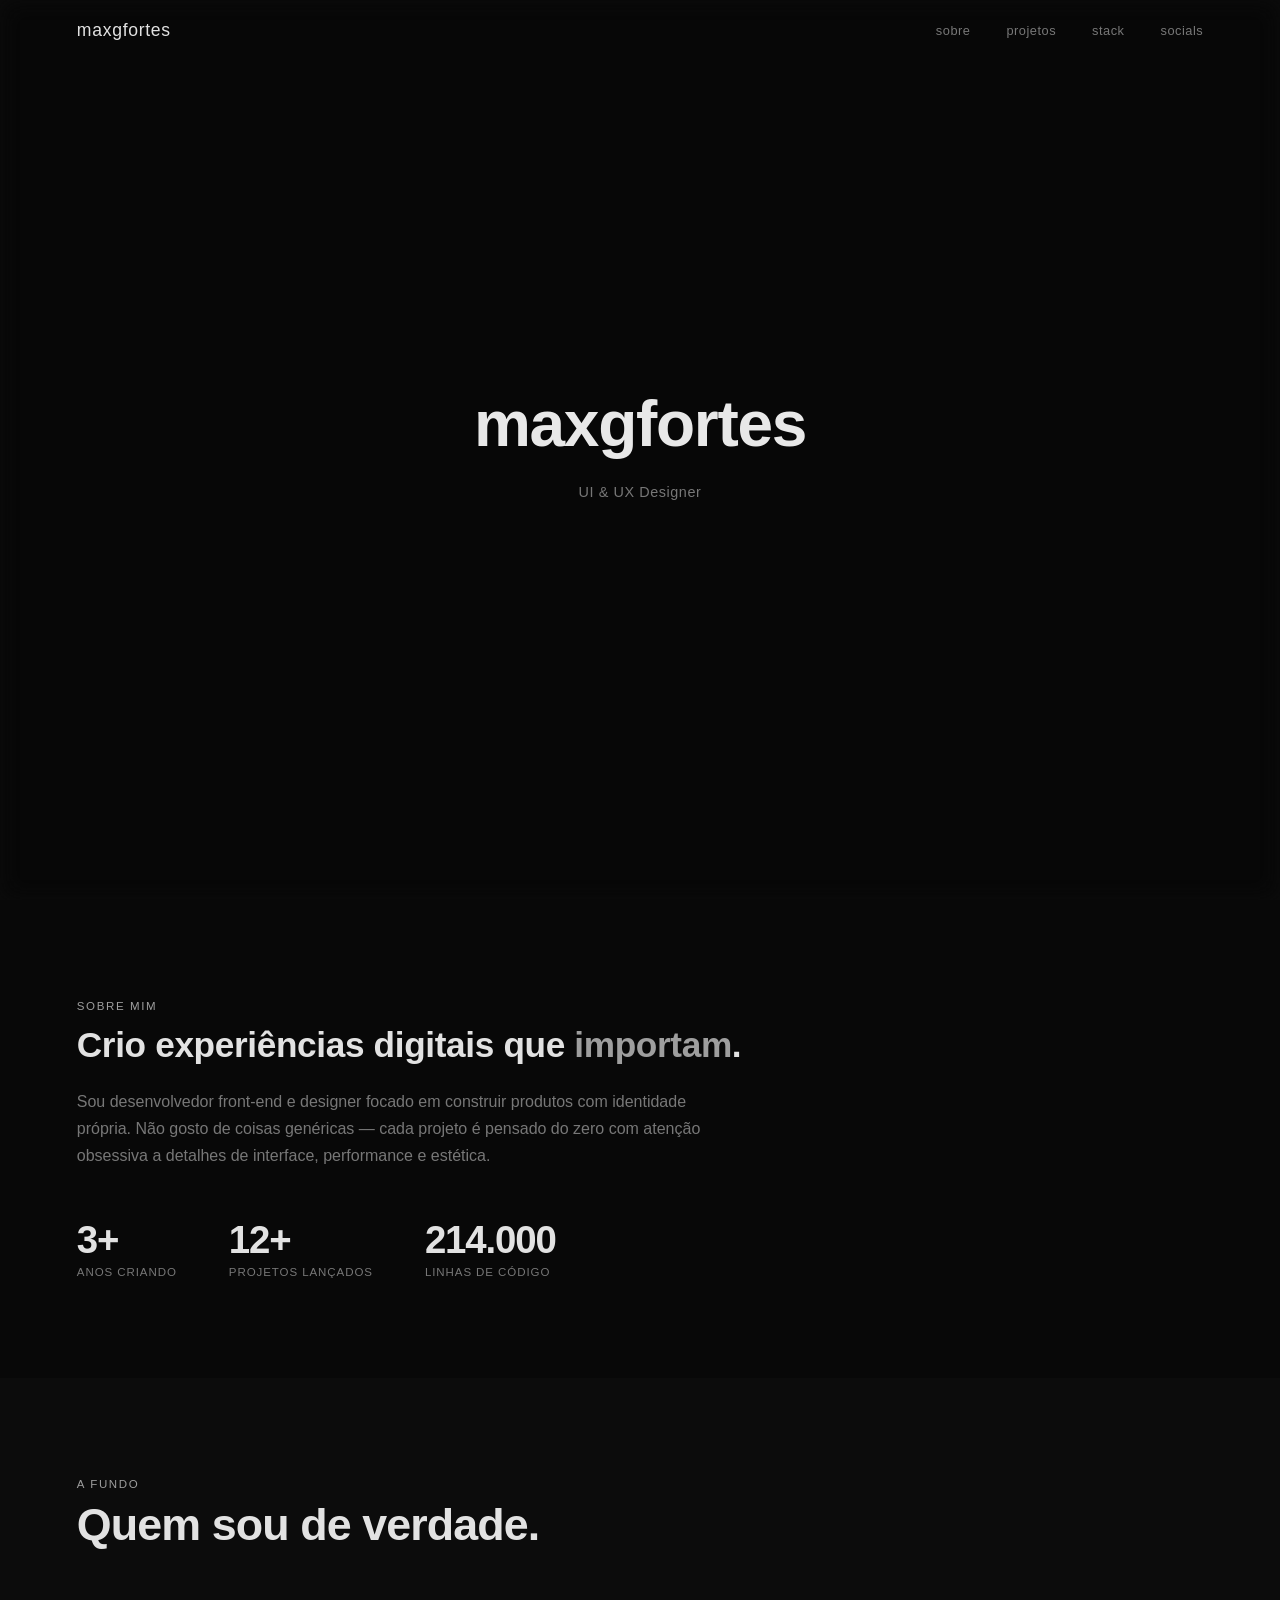
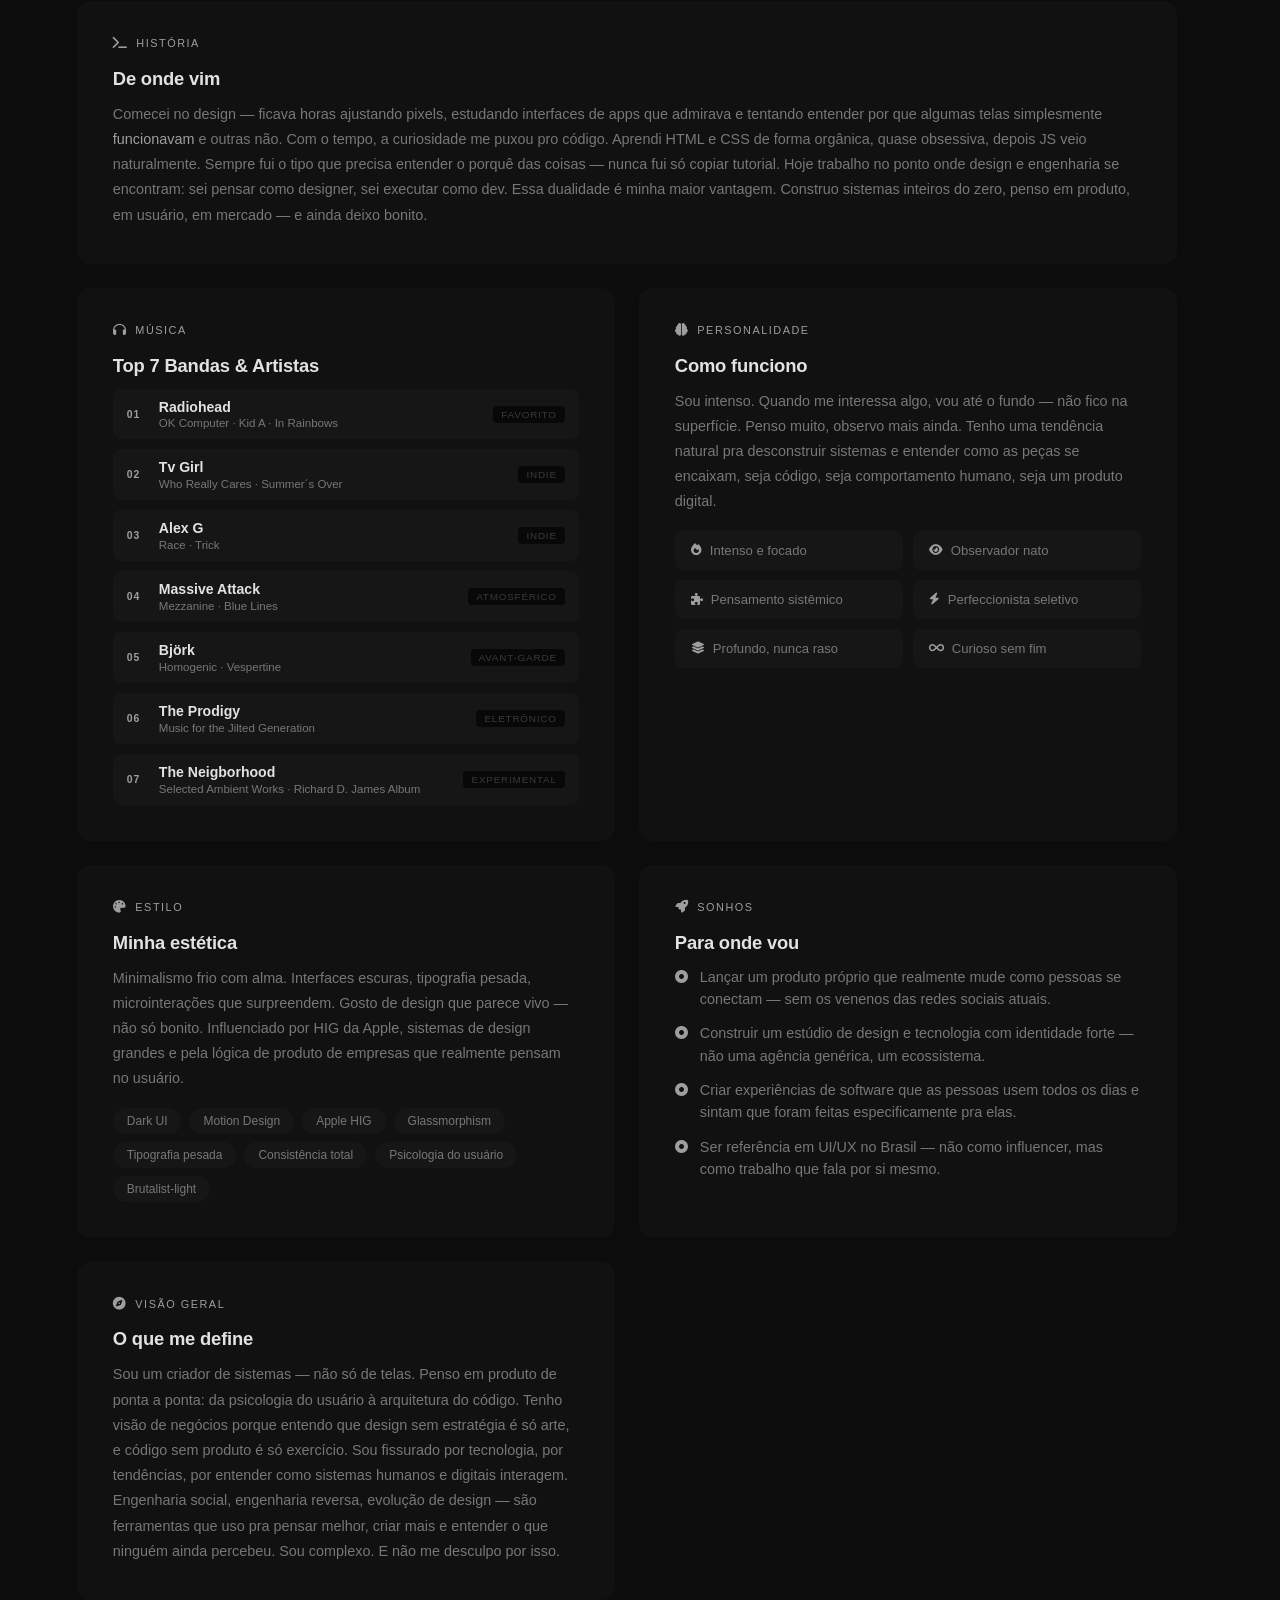
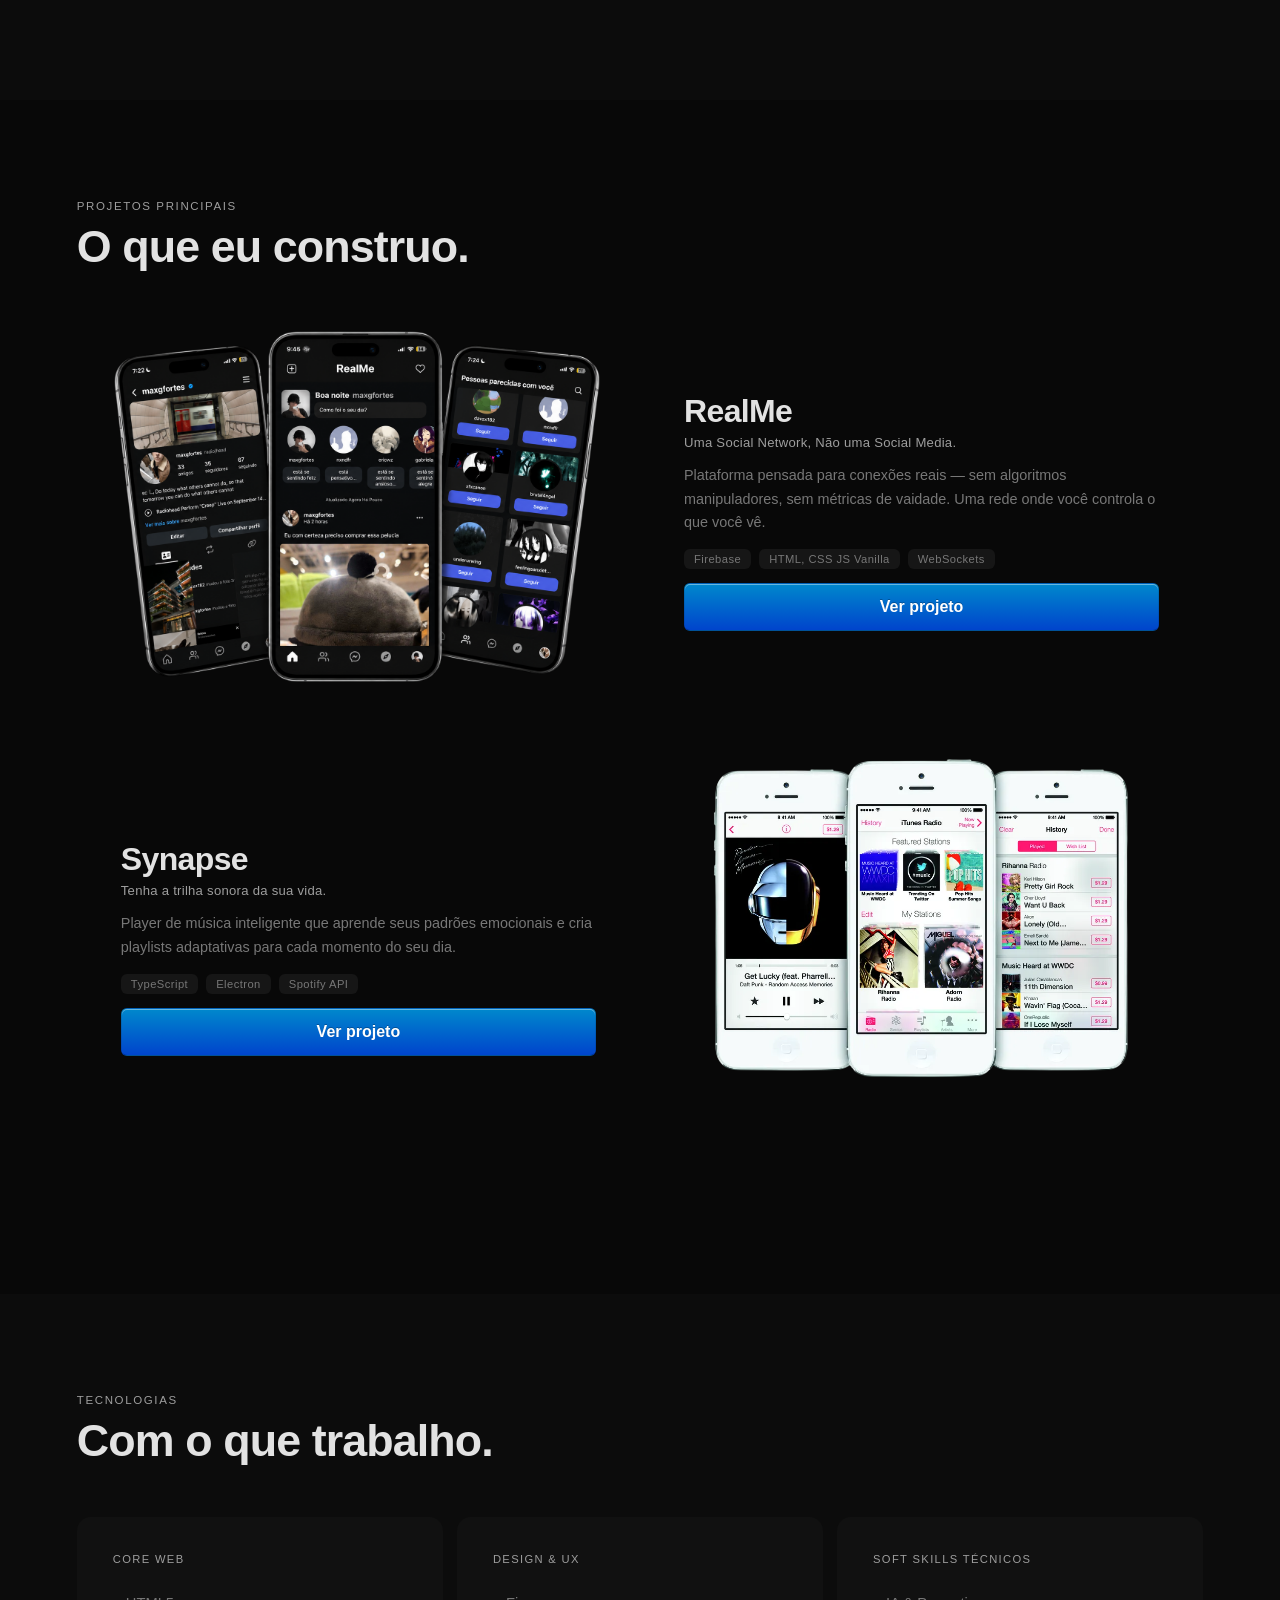
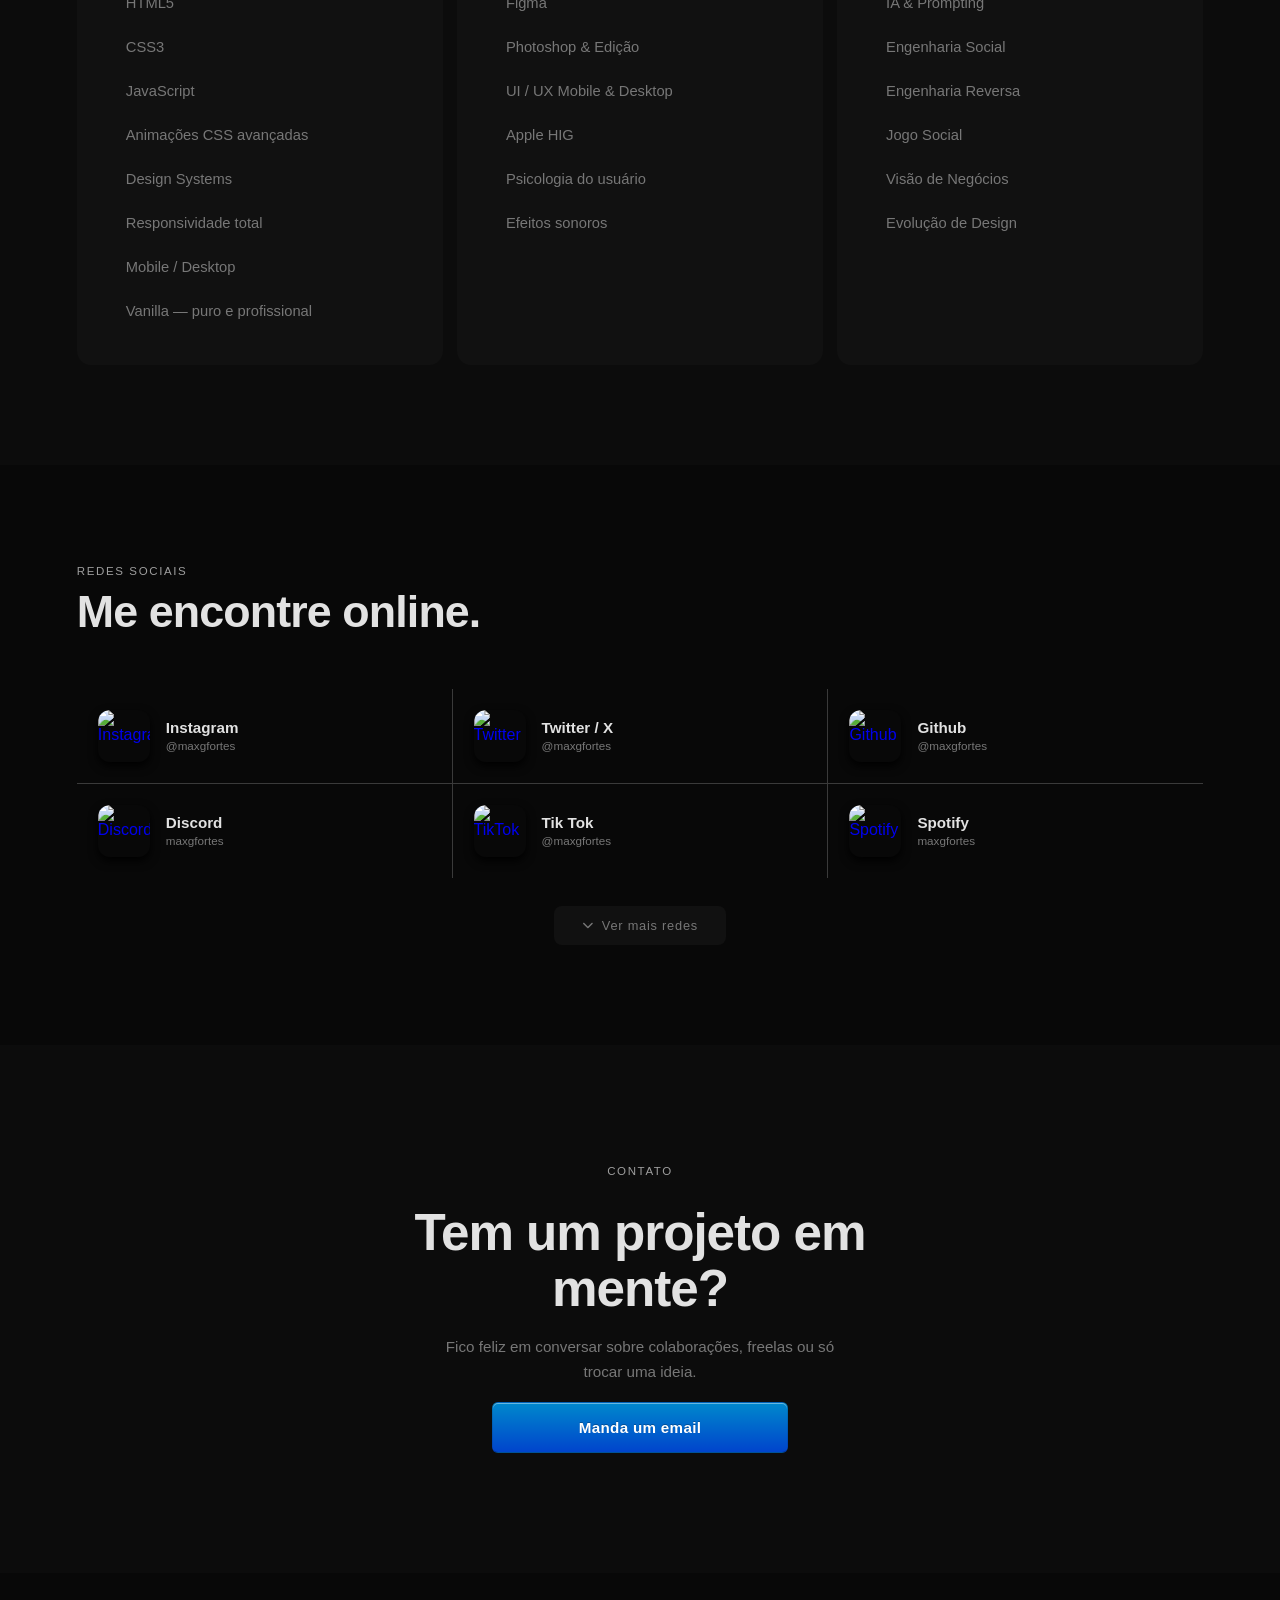
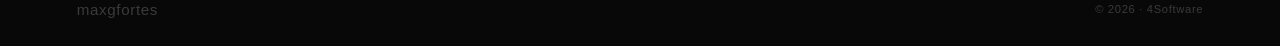
==== index.html @ 912c3d66 "Add files via upload" ====
<!DOCTYPE html>
<html lang="pt-br">
<head>
  <meta charset="UTF-8" />
  <meta name="viewport" content="width=device-width, initial-scale=1.0, maximum-scale=1.0, user-scalable=no">
  <title>maxgfortes</title>
  <link rel="stylesheet" href="https://cdnjs.cloudflare.com/ajax/libs/font-awesome/6.5.0/css/all.min.css">
  <link rel="stylesheet" href="./src/css/style.css">
</head>
<body>

<nav class="navbar-top">
  <div class="logo-nav">maxgfortes</div>
  <div class="nav-links">
    <a href="#about">sobre</a>
    <a href="#projects">projetos</a>
    <a href="#stack">stack</a>
    <a href="#social">socials</a>
  </div>
</nav>

<section class="welcome" id="home">
  <div class="welcome-area">
    <div class="welcome-title">maxgfortes</div>
    <div class="welcome-rows">
      <div class="welcome-text">Programador Front-end</div>
      <div class="welcome-text">UI & UX Designer</div>
      <div class="welcome-text">Mobile and Desktop Dev</div>
      <div class="welcome-text">EcoSystem Creator</div>
      <div class="welcome-text">Responsivity Designer</div>
      <div class="welcome-text">Radiohead Fan</div>
      <div class="welcome-text">Intense</div>
      <div class="welcome-text">Complex</div>
      <div class="welcome-text">A profound person</div>
    </div>
  </div>
</section>

<section class="about-me" id="about">
  <div class="about-inner">
    <div class="about-label section-label">sobre mim</div>
    <div class="about-content">
      <p class="about-big">Crio experiências digitais que <em>importam</em>.</p>
      <p class="about-body">Sou desenvolvedor front-end e designer focado em construir produtos com identidade própria. Não gosto de coisas genéricas — cada projeto é pensado do zero com atenção obsessiva a detalhes de interface, performance e estética.</p>
    </div>
    <div class="about-stats">
      <div class="stat">
        <div class="stat-number">3+</div>
        <div class="stat-label">anos criando</div>
      </div>
      <div class="stat">
        <div class="stat-number">12+</div>
        <div class="stat-label">projetos lançados</div>
      </div>
      <div class="stat">
        <div class="stat-number">214.000</div>
        <div class="stat-label">linhas de código</div>
      </div>
    </div>
  </div>
</section>

<section class="deep-about" id="deep-about">
  <div class="section-header">
    <div class="section-label">a fundo</div>
    <div class="section-title">Quem sou de verdade.</div>
  </div>

  <div class="deep-about-grid">

    <div class="da-card da-card-wide">
      <div class="da-card-label"><i class="fas fa-terminal"></i> história</div>
      <div class="da-card-title">De onde vim</div>
      <div class="da-card-body">
        Comecei no design — ficava horas ajustando pixels, estudando interfaces de apps que admirava e tentando entender por que algumas telas simplesmente <em style="color:var(--accent);font-style:normal;">funcionavam</em> e outras não. Com o tempo, a curiosidade me puxou pro código. Aprendi HTML e CSS de forma orgânica, quase obsessiva, depois JS veio naturalmente. Sempre fui o tipo que precisa entender o porquê das coisas — nunca fui só copiar tutorial. Hoje trabalho no ponto onde design e engenharia se encontram: sei pensar como designer, sei executar como dev. Essa dualidade é minha maior vantagem. Construo sistemas inteiros do zero, penso em produto, em usuário, em mercado — e ainda deixo bonito.
      </div>
    </div>

    <div class="da-card">
      <div class="da-card-label"><i class="fas fa-headphones"></i> música</div>
      <div class="da-card-title">Top 7 Bandas & Artistas</div>
      <div class="music-grid">
        <div class="music-item">
          <div class="music-rank">01</div>
          <div class="music-info">
            <div class="music-name">Radiohead</div>
            <div class="music-sub">OK Computer · Kid A · In Rainbows</div>
          </div>
          <div class="music-tag">Favorito</div>
        </div>
        <div class="music-item">
          <div class="music-rank">02</div>
          <div class="music-info">
            <div class="music-name">Tv Girl</div>
            <div class="music-sub">Who Really Cares · Summer´s Over</div>
          </div>
          <div class="music-tag">Indie</div>
        </div>
        <div class="music-item">
          <div class="music-rank">03</div>
          <div class="music-info">
            <div class="music-name">Alex G</div>
            <div class="music-sub">Race · Trick</div>
          </div>
          <div class="music-tag">Indie</div>
        </div>
        <div class="music-item">
          <div class="music-rank">04</div>
          <div class="music-info">
            <div class="music-name">Massive Attack</div>
            <div class="music-sub">Mezzanine · Blue Lines</div>
          </div>
          <div class="music-tag">Atmosférico</div>
        </div>
        <div class="music-item">
          <div class="music-rank">05</div>
          <div class="music-info">
            <div class="music-name">Björk</div>
            <div class="music-sub">Homogenic · Vespertine</div>
          </div>
          <div class="music-tag">Avant-garde</div>
        </div>
        <div class="music-item">
          <div class="music-rank">06</div>
          <div class="music-info">
            <div class="music-name">The Prodigy</div>
            <div class="music-sub">Music for the Jilted Generation</div>
          </div>
          <div class="music-tag">Eletrônico</div>
        </div>
        <div class="music-item">
          <div class="music-rank">07</div>
          <div class="music-info">
            <div class="music-name">The Neigborhood</div>
            <div class="music-sub">Selected Ambient Works · Richard D. James Album</div>
          </div>
          <div class="music-tag">Experimental</div>
        </div>
      </div>
    </div>

    <div class="da-card">
      <div class="da-card-label"><i class="fas fa-brain"></i> personalidade</div>
      <div class="da-card-title">Como funciono</div>
      <div class="da-card-body" style="margin-bottom: 16px;">
        Sou intenso. Quando me interessa algo, vou até o fundo — não fico na superfície. Penso muito, observo mais ainda. Tenho uma tendência natural pra desconstruir sistemas e entender como as peças se encaixam, seja código, seja comportamento humano, seja um produto digital.
      </div>
      <div class="trait-grid">
        <div class="trait-item"><i class="fas fa-fire"></i> Intenso e focado</div>
        <div class="trait-item"><i class="fas fa-eye"></i> Observador nato</div>
        <div class="trait-item"><i class="fas fa-puzzle-piece"></i> Pensamento sistêmico</div>
        <div class="trait-item"><i class="fas fa-bolt"></i> Perfeccionista seletivo</div>
        <div class="trait-item"><i class="fas fa-layer-group"></i> Profundo, nunca raso</div>
        <div class="trait-item"><i class="fas fa-infinity"></i> Curioso sem fim</div>
      </div>
    </div>

    <div class="da-card">
      <div class="da-card-label"><i class="fas fa-palette"></i> estilo</div>
      <div class="da-card-title">Minha estética</div>
      <div class="da-card-body" style="margin-bottom: 16px;">
        Minimalismo frio com alma. Interfaces escuras, tipografia pesada, microinterações que surpreendem. Gosto de design que parece vivo — não só bonito. Influenciado por HIG da Apple, sistemas de design grandes e pela lógica de produto de empresas que realmente pensam no usuário.
      </div>
      <div class="style-tags">
        <span class="style-tag">Dark UI</span>
        <span class="style-tag">Motion Design</span>
        <span class="style-tag">Apple HIG</span>
        <span class="style-tag">Glassmorphism</span>
        <span class="style-tag">Tipografia pesada</span>
        <span class="style-tag">Consistência total</span>
        <span class="style-tag">Psicologia do usuário</span>
        <span class="style-tag">Brutalist-light</span>
      </div>
    </div>

    <div class="da-card">
      <div class="da-card-label"><i class="fas fa-rocket"></i> sonhos</div>
      <div class="da-card-title">Para onde vou</div>
      <div class="dream-list">
        <div class="dream-item">
          <div class="dream-icon"><i class="fas fa-circle-dot"></i></div>
          <div class="dream-text">Lançar um produto próprio que realmente mude como pessoas se conectam — sem os venenos das redes sociais atuais.</div>
        </div>
        <div class="dream-item">
          <div class="dream-icon"><i class="fas fa-circle-dot"></i></div>
          <div class="dream-text">Construir um estúdio de design e tecnologia com identidade forte — não uma agência genérica, um ecossistema.</div>
        </div>
        <div class="dream-item">
          <div class="dream-icon"><i class="fas fa-circle-dot"></i></div>
          <div class="dream-text">Criar experiências de software que as pessoas usem todos os dias e sintam que foram feitas especificamente pra elas.</div>
        </div>
        <div class="dream-item">
          <div class="dream-icon"><i class="fas fa-circle-dot"></i></div>
          <div class="dream-text">Ser referência em UI/UX no Brasil — não como influencer, mas como trabalho que fala por si mesmo.</div>
        </div>
      </div>
    </div>

    <div class="da-card">
      <div class="da-card-label"><i class="fas fa-compass"></i> visão geral</div>
      <div class="da-card-title">O que me define</div>
      <div class="da-card-body">
        Sou um criador de sistemas — não só de telas. Penso em produto de ponta a ponta: da psicologia do usuário à arquitetura do código. Tenho visão de negócios porque entendo que design sem estratégia é só arte, e código sem produto é só exercício. Sou fissurado por tecnologia, por tendências, por entender como sistemas humanos e digitais interagem. Engenharia social, engenharia reversa, evolução de design — são ferramentas que uso pra pensar melhor, criar mais e entender o que ninguém ainda percebeu. Sou complexo. E não me desculpo por isso.
      </div>
    </div>

  </div>
</section>


<section class="projects" id="projects">
  <div class="section-header">
    <div class="section-label">projetos principais</div>
    <div class="section-title">O que eu construo.</div>
  </div>

  <div class="projects-grid">
    <div class="project-card" data-index="01">
      <div class="project-img">
        <img src="./src/img/realme.png" alt="RealMe">
        <div class="project-overlay"></div>
      </div>
      <div class="project-info">
        <div class="project-meta">
          <div class="project-title">RealMe</div>
          <div class="project-sub">Uma Social Network, Não uma Social Media.</div>
        </div>
        <div class="project-text">Plataforma pensada para conexões reais — sem algoritmos manipuladores, sem métricas de vaidade. Uma rede onde você controla o que você vê.</div>
        <div class="project-tags">
          <span>Firebase</span>
          <span>HTML, CSS JS Vanilla</span>
          <span>WebSockets</span>
        </div>
        <a href="https://socialrealme.com/" class="project-link">Ver projeto</a>
      </div>
    </div>

    <div class="project-card" data-index="02">
      <div class="project-img placeholder-img">
        <img src="./src/img/synapse.png" alt="Synapse">
        <div class="project-overlay"></div>
      </div>
      <div class="project-info">
        <div class="project-meta">
          <div class="project-title">Synapse</div>
          <div class="project-sub">Tenha a trilha sonora da sua vida.</div>
        </div>
        <div class="project-text">Player de música inteligente que aprende seus padrões emocionais e cria playlists adaptativas para cada momento do seu dia.</div>
        <div class="project-tags">
          <span>TypeScript</span>
          <span>Electron</span>
          <span>Spotify API</span>
        </div>
        <a href="https://maxgfortes.github.io/synapse" class="project-link">Ver projeto</a>
      </div>
    </div>
  </div>
</section>


<section class="stack" id="stack">
  <div class="section-header">
    <div class="section-label">tecnologias</div>
    <div class="section-title">Com o que trabalho.</div>
  </div>

  <div class="stack-grid">
    <div class="stack-group">
      <div class="stack-group-title">Core Web</div>
      <div class="stack-items">
        <div class="stack-item">HTML5 </div>
        <div class="stack-item">CSS3 </div>
        <div class="stack-item">JavaScript </div>
        <div class="stack-item">Animações CSS avançadas</div>
        <div class="stack-item">Design Systems</div>
        <div class="stack-item">Responsividade total</div>
        <div class="stack-item">Mobile / Desktop</div>
        <div class="stack-item">Vanilla — puro e profissional</div>
      </div>
    </div>

    <div class="stack-group">
      <div class="stack-group-title">Design & UX</div>
      <div class="stack-items">
        <div class="stack-item">Figma </div>
        <div class="stack-item">Photoshop & Edição</div>
        <div class="stack-item">UI / UX Mobile & Desktop</div>
        <div class="stack-item">Apple HIG</div>
        <div class="stack-item">Psicologia do usuário</div>
        <div class="stack-item">Efeitos sonoros</div>
      </div>
    </div>

    <div class="stack-group">
      <div class="stack-group-title">Soft Skills Técnicos</div>
      <div class="stack-items">
        <div class="stack-item">IA & Prompting</div>
        <div class="stack-item">Engenharia Social</div>
        <div class="stack-item">Engenharia Reversa</div>
        <div class="stack-item">Jogo Social</div>
        <div class="stack-item">Visão de Negócios</div>
        <div class="stack-item">Evolução de Design</div>
      </div>
    </div>
  </div>
</section>


<section class="social-media" id="social">
  <div class="section-header">
    <div class="section-label">redes sociais</div>
    <div class="section-title">Me encontre online.</div>
  </div>

  <div class="social-grid">
    <a href="#" class="social-card">
      <div class="social-icon">
        <img src="https://i.redd.it/n50b6goja95d1.png" alt="Instagram">
      </div>
      <div class="social-card-body">
        <div class="social-card-title">Instagram</div>
        <div class="social-card-sub">@maxgfortes</div>
      </div>
    </a>

    <a href="#" class="social-card">
      <div class="social-icon">
        <img src="https://i.pinimg.com/1200x/7e/1b/c6/7e1bc66bdeaafbc5e36c9eb718090c8f.jpg" alt="Twitter">
      </div>
      <div class="social-card-body">
        <div class="social-card-title">Twitter / X</div>
        <div class="social-card-sub">@maxgfortes</div>
      </div>
    </a>

    <a href="#" class="social-card">
      <div class="social-icon">
        <img src="https://play-lh.googleusercontent.com/PCpXdqvUWfCW1mXhH1Y_98yBpgsWxuTSTofy3NGMo9yBTATDyzVkqU580bfSln50bFU" alt="Github">
      </div>
      <div class="social-card-body">
        <div class="social-card-title">Github</div>
        <div class="social-card-sub">@maxgfortes</div>
      </div>
    </a>

    <a href="#" class="social-card">
      <div class="social-icon">
        <img src="https://i.pinimg.com/736x/ae/0c/97/ae0c9775618e41ba5472ec0f989a8bf6.jpg" alt="Discord">
      </div>
      <div class="social-card-body">
        <div class="social-card-title">Discord</div>
        <div class="social-card-sub">maxgfortes</div>
      </div>
    </a>

    <a href="#" class="social-card">
      <div class="social-icon">
        <img src="https://images.refero.design/favicon/app_116/3f3802c6-1685-471f-ac3d-be1ee09598d3.jpg" alt="TikTok">
      </div>
      <div class="social-card-body">
        <div class="social-card-title">Tik Tok</div>
        <div class="social-card-sub">@maxgfortes</div>
      </div>
    </a>

    <a href="#" class="social-card">
      <div class="social-icon">
        <img src="https://upload.wikimedia.org/wikipedia/commons/thumb/7/74/Spotify_App_Logo.svg/500px-Spotify_App_Logo.svg.png" alt="Spotify">
      </div>
      <div class="social-card-body">
        <div class="social-card-title">Spotify</div>
        <div class="social-card-sub">maxgfortes</div>
      </div>
    </a>

    <a href="#" class="social-card social-extra" style="display:none;">
      <div class="social-icon">
        <img src="./src/img/yt.jpg" alt="YouTube">
      </div>
      <div class="social-card-body">
        <div class="social-card-title">YouTube</div>
        <div class="social-card-sub">@maxgfortes</div>
      </div>
    </a>

    <a href="#" class="social-card social-extra" style="display:none;">
      <div class="social-icon">
        <img src="./src/img/reddit.png" alt="Snapchat">
      </div>
      <div class="social-card-body">
        <div class="social-card-title">Reddit</div>
        <div class="social-card-sub">@maxgfortes</div>
      </div>
    </a>

    <a href="#" class="social-card social-extra" style="display:none;">
      <div class="social-icon">
        <img src="./src/img/bs.jpeg" alt="LinkedIn">
      </div>
      <div class="social-card-body">
        <div class="social-card-title">BlueSky</div>
        <div class="social-card-sub">maxgfortes</div>
      </div>
    </a>

    <a href="#" class="social-card social-extra" style="display:none;">
      <div class="social-icon">
        <img src="./src/img/ps.png" alt="WhatsApp">
      </div>
      <div class="social-card-body">
        <div class="social-card-title">PlayStation Network</div>
        <div class="social-card-sub">maxgfortes</div>
      </div>
    </a>

    <a href="#" class="social-card social-extra" style="display:none;">
      <div class="social-icon">
        <img src="./src/img/pin.jpg" alt="Pinterest">
      </div>
      <div class="social-card-body">
        <div class="social-card-title">Pinterest</div>
        <div class="social-card-sub">@maxgfortes</div>
      </div>
    </a>

    <a href="#" class="social-card social-extra" style="display:none;">
      <div class="social-icon">
        <img src="./src/img/rm.png" alt="Twitch">
      </div>
      <div class="social-card-body">
        <div class="social-card-title">RealMe</div>
        <div class="social-card-sub">maxgfortes</div>
      </div>
    </a>
  </div>

  <div class="social-show-more">
    <button class="btn-show-more" id="btnShowMore" onclick="toggleSocialExtra(this)">
      <i class="fas fa-chevron-down"></i> Ver mais redes
    </button>
  </div>
</section>


<section class="contact-me" id="contact">
  <div class="contact-inner">
    <div class="section-label">contato</div>
    <div class="contact-big">Tem um projeto em mente?</div>
    <p class="contact-sub">Fico feliz em conversar sobre colaborações, freelas ou só trocar uma ideia.</p>
    <a href="mailto:maxgfortes@yahoo.com" class="btn-primary btn-large">Manda um email</a>
  </div>
</section>


<footer class="footer">
  <div class="footer-inner">
    <div class="footer-logo">maxgfortes</div>
    <div class="footer-copy">© 2026 · 4Software</div>
  </div>
</footer>


<script src="./src/js/main.js"></script>
</body>
</html>



<!--

----------- created by ------------------------------------

                            __           _            
                           ╱ _│         │ │           
 _ __ ___   __ ___  ____ _│ │_ ___  _ __│ │_ ___  ___ 
│ '_ ` _ ╲ ╱ _` ╲ ╲╱ ╱ _` │  _╱ _ ╲│ '__│ __╱ _ ╲╱ __│
│ │ │ │ │ │ (_│ │>  < (_│ │ ││ (_) │ │  │ ││  __╱╲__ ╲
│_│ │_│ │_│╲__,_╱_╱╲_╲__, │_│ ╲___╱│_│   ╲__╲___││___╱
                      __╱ │                           
                     │___╱                            





                     

                         ..sSs$$$$$$b.                                       
                       .$$$$$$$$$$$$$$$.                                     
                    .$$$$$$$$$$$$$$$$$$$$$b.                                 
                  .$$$$$$$$$$$$$$$$$$$$$$$$$                                 
                 $$$$$$$$$$$$$$$$$S'   `$$$$                                 
                 $$$$$$$$$$$$$$S'        $$$                                 
                 $$$$$$$$$$$$$'          `$$.                                
                 `$$$$$$$$$$$$$           `$$$.                              
                   `$$$$$$$$$'       .s$$$ $$ $                              
                     $$$$$$$$$.sSs .s$$s"   s s                               
                      $$$$$$$$$$$$           $P                              
                      `$$$$$$$$$$$s          $                               
                        $$$$$$$$$$$.    ",                                   
                        `$$$$$$$$$$sS$                                       
        s$$$.            `$$$$$$$$$$$$.s"'   .$.                              
        $$$$$.              `$$$$$$$$$$.    .$$$Ss.s$s.                      
         $$$$$.              `$$$$$$$$$P   .$$$$$$$$$$$$.                    
         $$$$$$.               `$$$$$$$' .$$$$$$$$$$$$$$$$.                  
         `$$$$$$.                 $$$$$$$$$$$$$$$$$$$$$$$$$$$$$$$s.         
           $$$$$$.                `$$$$$$$$$ $$$$$$$$$$$$$$$$$$$$$$$$s.      
         .s$$$$$$$.                 `$$$$$$$$$$$$$$$$$$$$$$$$$$$$$$$$$$$.    
         s  $$$$$$$.                .$$$$$$$$$$$$$$$$$$$$$$$$$$$$$$$$$$$$.   
         `$$$$$$$$$$.             .$$$' $$$$$$$$$$$$$$$$$$$$$$$$$$$$$$$$$$. 
          `$$$$$$$$$$.           s$'   $$$$$$$$$$$$$$$$$$$$$$$$$$$$$$$$$$$$$. 
          $$$$$$$$$$$$e         $$$     `$$$$$$$$$$$$$$$$$$$$$$$$$$$$$$$$$$$$ 
        .' $$$$$$$$$$7         $$$$       `$$$$$$$$$$$$$$$$$$$$$$$$$$$$$$$$$$
       "   `$$$$$$$$7         $$$$$       .$$$$$$$$$$$$$$$$$$$$$$$$$$$$$$$$$$
      $$Ss..$$$$$$$7        $$$$$$$    .s$$$$$$$$$$$$$$$$$$$$$$$$$$$$$$$$$$$$
       $$$$$$$$$$$$        $$$$$$$$ .s$$$$$$$$$$$$$$$$$$$$$$$$$$$$$$$$$$$$$$$
        $$$$$$$$$$$     .$$$$$$$$$$$$$$$$$$$$$$$$$$$$$$$$$$$$$$$$$$$$$$$$$$$$
      .$$$$$$$$$$$$$   .$$$$$$$$$$$$$$$$$$$$$$$$$$$$$$$$$$$$$$$$$$$$$$$$$$$$$
      $$$$$$$$$$$$$$  .$$$$$$$$$$$ $$$$$$$$$$$$$$$$$$$$$$$$$$$$$$$$$$$$$$$$$$
      $$$$$$$$$$$$$$ .$$$$$$$$$$$' `$$$$$$$$$$$$$$$$$$$$$$$$$$$$$$$$$$$$$$$$$
      $$$$$$$$$$$$$$ $$$$$$$$$$$$   `$$$$$$$$$$$$$$$$$$$$$$$$$$$$$$$$$$$$$$$$
      $$$$$$$$$$$$$$$$$$$$$$$$$$$    `$$$$$$$$$$$$$$$$$$$$$$$$$$$$$$$$$$$$$$$
      `$$$$$$$$$$$$$$$$$$$$$$$$$$     `$$$$$$$$$$$$$$$$$$$$$$$$$$$$$$$$$$$$$$
       $$$$$$$$$$$$$$$$$$$$$$$$$$.     $$$$$$$$$$$$$$$$$$$$$$$$$$$$$$$$$$$$$$
       `$$$$$$$$$$$$$$$$$$$$$$$$$$     `$$$$$$$$$$$$$$$$$$$$$$$$$$$$$$$$$$$$$
         $$$$$$$$$$$$$$$$$$$$$$$$$      $$$$$$$$$$$$$$$$$$$$$$$$$$$$$$$$$$$$$
          $$$$$$$$$$$$$$$$$$$$$$$$      $$$$$$$$$$$$$$$$$$$$$$$$$$$$$$$$$$$$$
           $$$$$$$$$$ $$$$$$$$$$$$      $$$$$$$$$$$$$$$$$$$$$$$$$$$$$$$$$$$$$
            $$$$$$$$$$$$$$$$$$$$$$      $$$$$$$$$$$$$$$$$$$$$$$$$$$$$$$$$$$$$
             $$$$$$$$$$$$$$$$$$$$'      $$$$$$$$$$$$$$$$$$$$$$$$$$$$$$$$$$$$$
             `$$$$$$$$$$$$$$$$$$$       $$$$$$$$$$$$$$$$$$$$$$$$$$$$$$$$$$$$$
              `$$$$$$$$$$$$$$$$$$.      $$$$$$$$$$$$$$$$$$$$$$$$$$$$$$$$$$$$$
               `$$$$$$$$$$$$$$$$$$      $$$$$$$$$$$$$$$$$$$$$$$$$$$$$$$$$$$$$
                 $$$$$$$$$$$$$$$$$.     $$$$$$$$$$$$$$$$$$$$$$$$$$$$$$$$$$$$$
                  `$$$$$$$$$$$$$$$$     $$$$$$$$$$$$$$$$$$$$$$$$$$$$$$$$$$$$$
                    $$$$$$$$$$$$$$$     `$$$$$$$$$$$$$$$$$$$$$$$$$$$$$$$$$$$$
                    $$$$$$$$$$$$$$$      $$$$$$$$$$$$$$$$$$$$$$$$$$$$$$$$$$$$
$$$$$$$$$$$$$$$$$$$$$$$$$$$$$$$$$$$$$$$$$$$$$$$$$$$$$$$$$$$$$$$$$$$$$$$$$$$$$
$$$$$$$$$$$$$$$$$$$$$$$$$$$$$$$$$$$$$$$$$$$$$$$$$$$$$$$$$$$$$$$$$$$$$$$$$$$$$
$$$$$$$$$$$$$$$$$$$$$$$$$$$$$$$$$$$$$$$$$$$$$$$$$$$$$$$$$$$$$$$$$$$$$$$$$$$$$           
$    q$P    $$$'  `$$$   $$   $$$$$      `$$$$'  `$$$   $   $$   q$   $     $
$     $     $$'    `$$   qp   $$$$$   $b  `$$'    `$$.  $  .$$    q   $   $$$
$     '     $'  db  `$.      .$$$$$   $P  .$'  db  `$$     $$$        $   $$$
$           $   $$   $$s    s$$$$$$      .$$   $$   $$.   .$$$        $     $
$   b   d   $   $$   $'      `$$$$$   $$$$$$   $$   $$$   $$$$        $   $$$
$   $   $   $        $   db   $$$$$   $$$$$$        $$$   $$$$   b    $   $$$ 
$   $. .$   $   $$   $   $$   $$$$$   $$$$$$   $$   $$$   $$$$   $b   $     $ 
$$$$$$$$$$$$$$$$$$$$$$$$$$$$$$$$$$$$$$$$$$$$$$$$$$$$$$$$$$$$$$$$$$$$$$$$$$$$$
$$$$$$$$$$$$$$$$$$$$$$$$$$$$$$$$$$$$$$$$$$$$$$$$$$$$$$$$$$$$$$$$$$$$$$$$$$$$$
$$$$$$$$$$$$$$$$$$$$$$$$$$$$$$$$$$$$$$$$$$$$$$$$$$$$$$$$$$$$$$$$$$$$$$$$ dp $




-->
---- src/css/style.css ----
* { 
  margin: 0; 
  padding: 0; 
  box-sizing: border-box; 
}

:root {
  --text-primary: #e2e2e2;
  --text-muted: #777777;
  --text-dim: #3a3a3a;
  --bg-0: #080808;
  --bg-1: #0c0c0c;
  --bg-2: #111111;
  --bg-3: #161616;
  --accent: #9e9e9e;
  --radius: 14px;
  --radius-sm: 8px;
}

html { scroll-behavior: smooth; }

body {
  font-family: "Helvetica Neue", Helvetica, Arial, sans-serif;
  background-color: var(--bg-1);
  color: var(--text-primary);
  overflow-x: hidden;
}

/* ─── NAVBAR ──────────────────────────────────── */
.navbar-top {
  height: 60px;
  width: 100%;
  display: flex;
  align-items: center;
  justify-content: space-between;
  padding: 0 6%;
  position: fixed;
  z-index: 9999;
  transition: background 0.3s, border-color 0.3s;
}

.navbar-top.scrolled {
  backdrop-filter: blur(16px);
  background: #080808F0;
background: linear-gradient(0deg, rgba(8, 8, 8, 0) 0%, rgba(8, 8, 8, 1) 100%);
}

.logo-nav {
  font-size: 1.1rem;
  letter-spacing: 0.04em;
  color: #e2e2e2;
}

.nav-links {
  display: flex;
  gap: 36px;
}

.nav-links a {
  font-family: "Helvetica Neue", Helvetica, Arial, sans-serif;
  font-size: 0.8rem;
  color: var(--text-muted);
  text-decoration: none;
  letter-spacing: 0.04em;
  transition: color 0.2s;
}

.nav-links a:hover { color: var(--text-primary); }


/* ─── WELCOME ─────────────────────────────────── */
.welcome {
  height: 100vh;
  min-height: 600px;
  display: flex;
  align-items: center;
  justify-content: center;
  position: relative;
  overflow: hidden;
  background-image: url('https://maxgfortes.github.io/maxgfortes/src/assets/bg/bg.gif');
  background-size: cover;
  background-position: center;
}

.welcome-area {
  position: relative;
  z-index: 2;
  display: flex;
  flex-direction: column;
  align-items: center;
  text-align: center;
  justify-content: center;
  gap: 20px;
  padding: 0 6%;
  animation: fadeUp 0.9s ease both;
  backdrop-filter: blur(12px) brightness(0.55) saturate(0.7);
  height: 100%;
  width: 100%;
}

@keyframes fadeUp {
  from { opacity: 0; transform: translateY(28px); }
  to   { opacity: 1; transform: translateY(0); }
}

.welcome-eyebrow {
  display: flex;
  align-items: center;
  gap: 8px;
  font-family: "Helvetica Neue", Helvetica, Arial, sans-serif;
  font-size: 0.75rem;
  color: var(--accent);
  text-transform: uppercase;
  animation: fadeUp 0.9s 0.1s ease both;
}

.dot {
  width: 7px;
  height: 7px;
  border-radius: 50%;
  background: var(--accent);
  animation: pulse 2s infinite;
}

@keyframes pulse {
  0%, 100% { box-shadow: 0 0 0 0 var(--accent-glow); }
  50%       { box-shadow: 0 0 0 7px transparent; }
}

.welcome-title {
  font-size: clamp(2.2rem, 5vw, 5.5rem);
  font-weight: 800;
  color: #e8e8e8;
  letter-spacing: -0.02em;
  line-height: 1;
  animation: fadeUp 0.9s 0.15s ease both;
}

.welcome-rows {
  overflow: hidden;
  height: 32px;
  position: relative;
  width: 100%;
  display: flex;
  align-items: center;
  justify-content: center;
  animation: fadeUp 0.9s 0.25s ease both;
}

.welcome-text {
  position: absolute;
  font-family: "Helvetica Neue", Helvetica, Arial, sans-serif;
  font-size: 0.9rem;
  color: var(--text-muted);
  letter-spacing: 0.04em;
  opacity: 0;
  transform: translateY(16px);
  transition: opacity 0.4s ease, transform 0.4s ease;
  white-space: nowrap;
}

.welcome-text.active { opacity: 1; transform: translateY(0); }
.welcome-text.exit   { opacity: 0; transform: translateY(-16px); }

.welcome-cta {
  display: flex;
  gap: 14px;
  margin-top: 12px;
  animation: fadeUp 0.9s 0.35s ease both;
}

.scroll-hint {
  position: absolute;
  bottom: 32px;
  left: 50%;
  transform: translateX(-50%);
  display: flex;
  flex-direction: column;
  align-items: center;
  gap: 8px;
  z-index: 2;
  animation: fadeUp 1.2s 0.6s ease both;
}

.scroll-hint span {
  font-family: "Helvetica Neue", Helvetica, Arial, sans-serif;
  font-size: 0.65rem;
  letter-spacing: 0.12em;
  text-transform: uppercase;
  color: var(--text-dim);
}

.scroll-line {
  width: 1px;
  height: 40px;
  background: linear-gradient(to bottom, var(--text-dim), transparent);
  animation: scrollDrop 2s ease-in-out infinite;
}

@keyframes scrollDrop {
  0%   { transform: scaleY(0); transform-origin: top; }
  50%  { transform: scaleY(1); transform-origin: top; }
  51%  { transform: scaleY(1); transform-origin: bottom; }
  100% { transform: scaleY(0); transform-origin: bottom; }
}


/* ─── BUTTONS ─────────────────────────────────── */
.btn-primary {
  display: inline-flex;
  align-items: center;
  gap: 8px;
  background: var(--accent);
  color: #080808;
  border-radius: var(--radius-sm);
  text-decoration: none;
  font-size: 0.85rem;
  font-weight: 700;
  letter-spacing: 0.02em;
  transition: background 0.2s, transform 0.15s, box-shadow 0.2s;
    padding: 14px 88px;
  font-size: 16px;
  color: white;
  text-decoration: none;
  border-radius: 6px;
  border: 1px solid;
  box-shadow: 
    inset 0 1px 0 rgba(255, 255, 255, 0.397);
  text-shadow: 0 -1px 0 rgba(0,0,0,0.3);
  cursor: pointer;
    text-shadow: 0 -1px 0 rgba(0, 0, 0, 0.25);
    background-color: #006dcc;
    background-image: -moz-linear-gradient(top, #0088cc, #0044cc);
    background-image: -webkit-gradient(linear, 0 0, 0 100%, from(#0088cc), to(#0044cc));
    background-image: -webkit-linear-gradient(top, #0088cc, #0044cc);
    background-image: -o-linear-gradient(top, #0088cc, #0044cc);
    background-image: linear-gradient(to bottom, #0088cc, #0044cc);
    background-repeat: repeat-x;
    border-color: #0044cc #0044cc #002a80;
    border-color: rgba(0, 0, 0, 0.1) rgba(0, 0, 0, 0.1) rgba(0, 0, 0, 0.25);
}


.btn-ghost {
  display: inline-flex;
  align-items: center;
  padding: 12px 26px;
  background: transparent;
  color: var(--text-muted);
  border: 1px solid var(--border);
  border-radius: var(--radius-sm);
  text-decoration: none;
  font-size: 0.85rem;
  font-weight: 500;
  transition: color 0.2s, border-color 0.2s, transform 0.15s;
}

.btn-ghost:hover {
  color: var(--text-primary);
  border-color: var(--border-hover);
  transform: translateY(-2px);
}

.btn-large { padding: 16px 86px; font-size: 0.95rem; }


/* ─── SECTION COMMONS ─────────────────────────── */
.section-header {
  margin-bottom: 52px;
}

.section-label {
  font-family: "Helvetica Neue", Helvetica, Arial, sans-serif;
  font-size: 0.72rem;
  letter-spacing: 0.14em;
  text-transform: uppercase;
  color: var(--accent);
  margin-bottom: 10px;
}

.section-title {
  font-size: clamp(1.8rem, 3.5vw, 2.8rem);
  font-weight: 800;
  color: #e2e2e2;
  letter-spacing: -0.02em;
  line-height: 1.1;
}


/* ─── ABOUT ───────────────────────────────────── */
.about-me {
  padding: 100px 6%;
  background: var(--bg-0);
  border-top: 1px solid var(--border);
}

.about-inner {
  max-width: 860px;
}

.about-content {
  margin: 0 0 52px;
  opacity: 0;
  transform: translateY(24px);
  transition: opacity 0.6s ease, transform 0.6s ease;
}

.about-content.revealed { opacity: 1; transform: translateY(0); }

.about-big {
  font-size: clamp(1.6rem, 2.8vw, 2.2rem);
  font-weight: 700;
  color: #e2e2e2;
  line-height: 1.3;
  margin-bottom: 20px;
  letter-spacing: -0.01em;
}

.about-big em {
  font-style: normal;
  color: var(--accent);
}

.about-body {
  font-size: 1rem;
  color: var(--text-muted);
  line-height: 1.7;
  max-width: 640px;
}

.about-stats {
  display: flex;
  gap: 52px;
  opacity: 0;
  transform: translateY(24px);
  transition: opacity 0.6s 0.15s ease, transform 0.6s 0.15s ease;
}

.about-stats.revealed { opacity: 1; transform: translateY(0); }

.stat-number {
  font-size: 2.4rem;
  font-weight: 800;
  color: #e2e2e2;
  letter-spacing: -0.03em;
  line-height: 1;
  margin-bottom: 6px;
}

.stat-label {
  font-family: "Helvetica Neue", Helvetica, Arial, sans-serif;
  font-size: 0.72rem;
  letter-spacing: 0.08em;
  color: var(--text-muted);
  text-transform: uppercase;
}


/* ─── DEEP ABOUT ──────────────────────────────── */
.deep-about {
  padding: 100px 6%;
  background: var(--bg-1);
  border-top: 1px solid var(--border);
}

.deep-about-grid {
  display: grid;
  grid-template-columns: 1fr 1fr;
  gap: 24px;
  max-width: 1100px;
}

.da-card {
  background: var(--bg-2);
  border: 1px solid var(--border);
  border-radius: var(--radius);
  padding: 36px;
  opacity: 0;
  transform: translateY(28px);
  transition: opacity 0.6s ease, transform 0.6s ease, border-color 0.3s;
}

.da-card.revealed { opacity: 1; transform: translateY(0); }
.da-card:nth-child(2) { transition-delay: 0.08s; }
.da-card:nth-child(3) { transition-delay: 0.16s; }
.da-card:nth-child(4) { transition-delay: 0.24s; }
.da-card:nth-child(5) { transition-delay: 0.32s; }

.da-card:hover {
  border-color: rgba(255,255,255,0.12);
}

.da-card-wide {
  grid-column: 1 / -1;
}

.da-card-label {
  font-size: 0.68rem;
  letter-spacing: 0.14em;
  text-transform: uppercase;
  color: var(--accent);
  margin-bottom: 18px;
  display: flex;
  align-items: center;
  gap: 8px;
}

.da-card-label i {
  font-size: 0.8rem;
}

.da-card-title {
  font-size: 1.15rem;
  font-weight: 700;
  color: #e2e2e2;
  margin-bottom: 12px;
  letter-spacing: -0.01em;
}

.da-card-body {
  font-size: 0.9rem;
  color: var(--text-muted);
  line-height: 1.75;
}

/* Music grid */
.music-grid {
  display: flex;
  flex-direction: column;
  gap: 10px;
  margin-top: 4px;
}

.music-item {
  display: flex;
  align-items: center;
  gap: 14px;
  padding: 10px 14px;
  border-radius: var(--radius-sm);
  border: 1px solid var(--border);
  background: var(--bg-3);
  transition: background 0.2s, border-color 0.2s;
}

.music-item:hover {
  background: var(--accent-dim);
  border-color: rgba(255,255,255,0.14);
}

.music-rank {
  font-size: 0.65rem;
  font-weight: 800;
  color: var(--accent);
  letter-spacing: 0.08em;
  width: 18px;
  flex-shrink: 0;
}

.music-info {
  flex: 1;
}

.music-name {
  font-size: 0.88rem;
  font-weight: 600;
  color: var(--text-primary);
  line-height: 1.2;
}

.music-sub {
  font-size: 0.72rem;
  color: var(--text-muted);
  margin-top: 2px;
}

.music-tag {
  font-size: 0.62rem;
  letter-spacing: 0.08em;
  text-transform: uppercase;
  color: var(--text-dim);
  background: var(--bg-0);
  border: 1px solid var(--border);
  border-radius: 4px;
  padding: 3px 8px;
}

/* Style tags */
.style-tags {
  display: flex;
  flex-wrap: wrap;
  gap: 8px;
  margin-top: 4px;
}

.style-tag {
  font-size: 0.75rem;
  font-weight: 500;
  color: var(--text-muted);
  background: var(--bg-3);
  border: 1px solid var(--border);
  border-radius: 20px;
  padding: 6px 14px;
  transition: border-color 0.2s, color 0.2s;
}

.style-tag:hover {
  border-color: rgba(255,255,255,0.18);
  color: var(--accent);
}

/* Dreams list */
.dream-list {
  display: flex;
  flex-direction: column;
  gap: 12px;
  margin-top: 4px;
}

.dream-item {
  display: flex;
  gap: 12px;
  align-items: flex-start;
}

.dream-icon {
  color: var(--accent);
  font-size: 0.8rem;
  margin-top: 3px;
  flex-shrink: 0;
}

.dream-text {
  font-size: 0.9rem;
  color: var(--text-muted);
  line-height: 1.55;
}

/* Personality traits */
.trait-grid {
  display: grid;
  grid-template-columns: 1fr 1fr;
  gap: 10px;
  margin-top: 4px;
}

.trait-item {
  padding: 12px 16px;
  background: var(--bg-3);
  border: 1px solid var(--border);
  border-radius: var(--radius-sm);
  font-size: 0.82rem;
  color: var(--text-muted);
  display: flex;
  align-items: center;
  gap: 8px;
}

.trait-item i {
  color: var(--accent);
  font-size: 0.75rem;
}


/* ─── PROJECTS ────────────────────────────────── */
.projects {
  padding: 100px 6%;
  background: var(--bg-0);
  border-top: 1px solid var(--border);
}

.projects-grid {
  display: flex;
  flex-direction: column;
  gap: 2px;
}

.project-card {
  display: grid;
  grid-template-columns: 1fr 1fr;
  overflow: hidden;
  opacity: 0;
  transform: translateY(32px);
  transition: opacity 0.65s ease, transform 0.65s ease, border-color 0.3s, box-shadow 0.3s;
  margin-bottom: 24px;
}

.project-card.revealed { opacity: 1; transform: translateY(0); }
.project-card:nth-child(2) { transition-delay: 0.1s; }


.project-card:nth-child(even) .project-img { order: 2; }
.project-card:nth-child(even) .project-info { order: 1; }

.project-img {
  position: relative;
  overflow: hidden;
  min-height: 320px;
}

.project-img img {
  width: 100%;
  height: 100%;
  object-fit: cover;
  transition: transform 0.5s ease;
}


.placeholder-img {
  display: flex;
  align-items: center;
  justify-content: center;
}

.placeholder-icon {
  font-size: 3rem;
  color: var(--text-dim);
}

.project-overlay {
  position: absolute;
  inset: 0;
  pointer-events: none;
}

.project-card:nth-child(even) .project-overlay {
}

.project-info {
  padding: 44px;
  display: flex;
  flex-direction: column;
  justify-content: center;
  gap: 14px;
}

.project-index {
  font-family: "Helvetica Neue", Helvetica, Arial, sans-serif;
  font-size: 0.7rem;
  color: var(--text-dim);
  letter-spacing: 0.1em;
}

.project-meta {
    display: flex;
    flex-direction: column;
    gap: 8px;
}

.project-title {
  font-size: 2rem;
  font-weight: 800;
  color: #e2e2e2;
  letter-spacing: -0.02em;
  line-height: 1;
}

.project-sub {
  font-size: 0.82rem;
  color: var(--accent);
  font-family: "Helvetica Neue", Helvetica, Arial, sans-serif;
  letter-spacing: 0.02em;
}

.project-text {
  font-size: 0.9rem;
  color: var(--text-muted);
  line-height: 1.65;
}

.project-tags {
  display: flex;
  flex-wrap: wrap;
  gap: 8px;
}

.project-tags span {
  font-family: "Helvetica Neue", Helvetica, Arial, sans-serif;
  font-size: 0.7rem;
  color: var(--text-muted);
  background: var(--bg-3);
  border: 1px solid var(--border);
  border-radius: 6px;
  padding: 4px 10px;
  letter-spacing: 0.04em;
}

.project-link {
  align-items: center;
  gap: 8px;
  font-size: 0.82rem;
  font-weight: 600;
  color: var(--text-primary);
  text-align: center;
  text-decoration: none;
  padding: 14px 68px;
  font-size: 16px;
  width: 100%;
  color: white;
  text-decoration: none;
  border-radius: 6px;
  border: 1px solid;
  box-shadow: 
    inset 0 1px 0 rgba(255, 255, 255, 0.397);
  text-shadow: 0 -1px 0 rgba(0,0,0,0.3);
  cursor: pointer;
    text-shadow: 0 -1px 0 rgba(0, 0, 0, 0.25);
    background-color: #006dcc;
    background-image: -moz-linear-gradient(top, #0088cc, #0044cc);
    background-image: -webkit-gradient(linear, 0 0, 0 100%, from(#0088cc), to(#0044cc));
    background-image: -webkit-linear-gradient(top, #0088cc, #0044cc);
    background-image: -o-linear-gradient(top, #0088cc, #0044cc);
    background-image: linear-gradient(to bottom, #0088cc, #0044cc);
    background-repeat: repeat-x;
    border-color: #0044cc #0044cc #002a80;
    border-color: rgba(0, 0, 0, 0.1) rgba(0, 0, 0, 0.1) rgba(0, 0, 0, 0.25);
}

.project-link:hover { color: #ccc; 
      box-shadow: 
    inset 0 1px 0 rgba(255, 255, 255, 0.397);
  text-shadow: 0 -1px 0 rgba(0,0,0,0.3);
  cursor: pointer;
    text-shadow: 0 -1px 0 rgba(0, 0, 0, 0.25);
    background-color: #0061b6;
    background-image: -moz-linear-gradient(top, #0088cc, #0044cc);
    background-image: -webkit-gradient(linear, 0 0, 0 100%, from(#0088cc), to(#0044cc));
    background-image: -webkit-linear-gradient(top, #0088cc, #0044cc);
    background-image: -o-linear-gradient(top, #0088cc, #0044cc);
    background-image: linear-gradient(to bottom, #0088cc, #0044cc);
    background-repeat: repeat-x;
    border-color: #002f8d #0044cc #00246b;
    border-color: rgba(0, 0, 0, 0.1) rgba(0, 0, 0, 0.1) rgba(0, 0, 0, 0.25);
}


/* ─── STACK ───────────────────────────────────── */
.stack {
  padding: 100px 6%;
  background: var(--bg-1);
  border-top: 1px solid var(--border);
}

.stack-grid {
  display: grid;
  grid-template-columns: repeat(3, 1fr);
  gap: 14px;
}

.stack-group {
  padding: 36px;
  background: var(--bg-2);
  border: 1px solid var(--border);
  border-radius: var(--radius);
  opacity: 0;
  transform: translateY(24px);
  transition: opacity 0.6s ease, transform 0.6s ease, border-color 0.3s;
}

.stack-group.revealed { opacity: 1; transform: translateY(0); }
.stack-group:nth-child(2) { transition-delay: 0.08s; }
.stack-group:nth-child(3) { transition-delay: 0.16s; }
.stack-group:nth-child(4) { transition-delay: 0.24s; }
.stack-group:nth-child(5) { transition-delay: 0.32s; }
.stack-group:nth-child(6) { transition-delay: 0.40s; }

.stack-group:hover {
  border-color: rgba(255,255,255,0.12);
}

.stack-group-title {
  font-family: "Helvetica Neue", Helvetica, Arial, sans-serif;
  font-size: 0.7rem;
  letter-spacing: 0.12em;
  text-transform: uppercase;
  color: var(--accent);
  margin-bottom: 20px;
}

.stack-items {
  display: flex;
  flex-direction: column;
  gap: 8px;
}

.stack-item {
  font-size: 0.92rem;
  font-weight: 500;
  color: var(--text-muted);
  display: flex;
  align-items: center;
  gap: 10px;
  padding: 9px 12px;
  border-radius: var(--radius-sm);
  border: 1px solid transparent;
  transition: background 0.2s, border-color 0.2s, color 0.2s;
  cursor: default;
}

.stack-item:hover {
  background: var(--accent-dim);
  border-color: rgba(255,255,255,0.12);
  color: var(--text-primary);
}

.stack-item i {
  color: var(--accent);
  font-size: 0.9rem;
  width: 16px;
  text-align: center;
}

.stack-item .stack-badge {
  margin-left: auto;
  font-size: 0.6rem;
  letter-spacing: 0.1em;
  text-transform: uppercase;
  color: var(--accent);
  background: var(--accent-dim);
  border: 1px solid rgba(255,255,255,0.14);
  border-radius: 4px;
  padding: 2px 7px;
}


/* ─── SOCIAL ──────────────────────────────────── */
.social-media {
  padding: 100px 6%;
  background: var(--bg-0);
  border-top: 1px solid var(--border);
}

.social-grid {
  display: grid;
  grid-template-columns: repeat(3, 1fr);
  gap: 1px;
  background-color: transparent;
  opacity: 0;
}


.social-grid.revealed { opacity: 1; transform: translateY(0); background-color: #3a3a3a;}

.social-card {
  border: 1px solid transparent;
  background: var(--bg-2);
  padding: 20px;
  display: flex;
  align-items: center;
  gap: 16px;
  text-decoration: none;
  opacity: 0;
  transform: translateY(20px);
  transition: opacity 0.5s ease, transform 0.5s ease, background 0.2s, border-color 0.2s;
  background: #121212;
background: linear-gradient(0deg, rgba(18, 18, 18, 1) 0%, rgba(28, 28, 28, 1) 100%);
background: var(--bg-0);
}

.social-card.revealed { opacity: 1; transform: translateY(0); }

.social-card:nth-child(2) { transition-delay: 0.05s; }
.social-card:nth-child(3) { transition-delay: 0.1s; }
.social-card:nth-child(4) { transition-delay: 0.15s; }
.social-card:nth-child(5) { transition-delay: 0.2s; }
.social-card:nth-child(6) { transition-delay: 0.25s; }

.social-card:hover {
    background: var(--bg-1);
}

.social-icon {
  width: 52px;
  height: 52px;
  border-radius: 12px;
  overflow: hidden;
  flex-shrink: 0;
  box-shadow: 0 4px 10px rgb(0, 0, 0);
}

.social-icon img {
  width: 100%;
  height: 100%;
  object-fit: cover;
  display: block;
}

.social-card-body { flex: 1; }

.social-card-title {
  font-weight: 700;
  font-size: 0.95rem;
  color: var(--text-primary);
  margin-bottom: 3px;
}

.social-card-sub {
  font-family: "Helvetica Neue", Helvetica, Arial, sans-serif;
  font-size: 0.73rem;
  color: var(--text-muted);
}



/* ─── CONTACT ─────────────────────────────────── */
.contact-me {
  padding: 120px 6%;
  background: var(--bg-1);
  border-top: 1px solid var(--border);
  text-align: center;
}

.contact-inner {
  max-width: 560px;
  margin: 0 auto;
  display: flex;
  flex-direction: column;
  align-items: center;
  gap: 18px;
}

.contact-big {
  font-size: clamp(2rem, 4vw, 3.2rem);
  font-weight: 800;
  color: #e2e2e2;
  letter-spacing: -0.02em;
  line-height: 1.1;
}

.contact-sub {
  font-size: 0.95rem;
  color: var(--text-muted);
  line-height: 1.6;
  max-width: 420px;
}


/* ─── FOOTER ──────────────────────────────────── */
.footer {
  padding: 28px 6%;
  background: var(--bg-0);
}

.footer-inner {
  display: flex;
  justify-content: space-between;
  align-items: center;
}

.footer-logo {
  font-size: 0.95rem;
  color: var(--text-dim);
  letter-spacing: 0.04em;
}

.footer-copy {
  font-family: "Helvetica Neue", Helvetica, Arial, sans-serif;
  font-size: 0.7rem;
  color: var(--text-dim);
  letter-spacing: 0.06em;
}


/* ─── SOCIAL SHOW MORE ────────────────────────── */
.social-show-more {
  display: flex;
  justify-content: center;
  margin-top: 28px;
}

.btn-show-more {
  background: var(--bg-2);
  border: 1px solid var(--border);
  color: var(--text-muted);
  font-family: "Helvetica Neue", Helvetica, Arial, sans-serif;
  font-size: 0.8rem;
  letter-spacing: 0.06em;
  padding: 12px 28px;
  border-radius: var(--radius-sm);
  cursor: pointer;
  display: inline-flex;
  align-items: center;
  gap: 8px;
  transition: color 0.2s, border-color 0.2s, background 0.2s;
}

.btn-show-more:hover {
  color: var(--text-primary);
  border-color: rgba(255,255,255,0.14);
  background: var(--bg-3);
}

.btn-show-more i {
  font-size: 0.7rem;
  transition: transform 0.3s ease;
}

.btn-show-more.open i {
  transform: rotate(180deg);
}

.btn-show-more.open {
  color: var(--accent);
  border-color: rgba(33,138,255,0.3);
}


/* ─── RESPONSIVE ──────────────────────────────── */
@media (max-width: 900px) {
  .project-card {
    grid-template-columns: 1fr;
  }

  .project-card:nth-child(even) .project-img { order: unset; }
  .project-card:nth-child(even) .project-info { order: unset; }

  .project-img {
    width: 100%;
    min-height: unset;
  }

  .project-info {
    padding: 28px;
  }

  .stack-grid {
    grid-template-columns: 1fr;
    gap: 12px;
  }

  .social-grid.revealed {
    grid-template-columns: 1fr;
    background: transparent;
  }

  .about-stats {
    gap: 32px;
  }

  .nav-links {
    gap: 20px;
  }

  .deep-about-grid {
    grid-template-columns: 1fr;
  }

  .da-card-wide {
    grid-column: 1;
  }

  .trait-grid {
    grid-template-columns: 1fr;
  }

  .stack-group {
    background: transparent;
  }

  .footer {
    padding-bottom: 80px;
  }

  .nav-links a:hover { color: var(--text-muted); }

  .project-img img {
    width: 100%;
    height: 100%;
    object-fit: cover;
    transition: transform 0.5s ease;
  }

  /* ── No hover effects on mobile ── */
  .social-card:hover {
    transform: none !important;
    background: var(--bg-0) !important;
    border-color: transparent !important;
  }

  .stack-item:hover {
    background: transparent !important;
    border-color: transparent !important;
    color: var(--text-muted) !important;
  }

  .stack-group:hover {
    border-color: var(--border) !important;
  }

  .da-card:hover {
    border-color: var(--border) !important;
  }

  .music-item:hover {
    background: var(--bg-3) !important;
    border-color: var(--border) !important;
  }

  .style-tag:hover {
    border-color: var(--border) !important;
    color: var(--text-muted) !important;
  }

  .nav-links a:hover {
    color: var(--text-muted) !important;
  }

  .btn-ghost:hover {
    color: var(--text-muted) !important;
    border-color: var(--border) !important;
    transform: none !important;
  }

  /* ── Stack groups collapsible on mobile ── */
  .stack-group {
    cursor: pointer;
    background: var(--bg-2) !important;
    border: 1px solid var(--border);
  }

  .stack-group-title {
    display: flex;
    align-items: center;
    justify-content: space-between;
    margin-bottom: 0;
    padding-bottom: 0;
  }

  .stack-group-title::after {
    content: '\f078';
    font-family: 'Font Awesome 6 Free';
    font-weight: 900;
    font-size: 0.65rem;
    color: var(--text-dim);
    transition: transform 0.3s ease;
  }

  .stack-group.open .stack-group-title::after {
    transform: rotate(180deg);
  }

  .stack-items {
    display: none;
    margin-top: 16px;
  }

  .stack-group.open .stack-items {
    display: flex;
  }
}







/*

----------- created by ------------------------------------

                            __           _            
                           ╱ _│         │ │           
 _ __ ___   __ ___  ____ _│ │_ ___  _ __│ │_ ___  ___ 
│ '_ ` _ ╲ ╱ _` ╲ ╲╱ ╱ _` │  _╱ _ ╲│ '__│ __╱ _ ╲╱ __│
│ │ │ │ │ │ (_│ │>  < (_│ │ ││ (_) │ │  │ ││  __╱╲__ ╲
│_│ │_│ │_│╲__,_╱_╱╲_╲__, │_│ ╲___╱│_│   ╲__╲___││___╱
                      __╱ │                           
                     │___╱                            





                     

                         ..sSs$$$$$$b.                                       
                       .$$$$$$$$$$$$$$$.                                     
                    .$$$$$$$$$$$$$$$$$$$$$b.                                 
                  .$$$$$$$$$$$$$$$$$$$$$$$$$                                 
                 $$$$$$$$$$$$$$$$$S'   `$$$$                                 
                 $$$$$$$$$$$$$$S'        $$$                                 
                 $$$$$$$$$$$$$'          `$$.                                
                 `$$$$$$$$$$$$$           `$$$.                              
                   `$$$$$$$$$'       .s$$$ $$ $                              
                     $$$$$$$$$.sSs .s$$s"   s s                               
                      $$$$$$$$$$$$           $P                              
                      `$$$$$$$$$$$s          $                               
                        $$$$$$$$$$$.    ",                                   
                        `$$$$$$$$$$sS$                                       
        s$$$.            `$$$$$$$$$$$$.s"'   .$.                              
        $$$$$.              `$$$$$$$$$$.    .$$$Ss.s$s.                      
         $$$$$.              `$$$$$$$$$P   .$$$$$$$$$$$$.                    
         $$$$$$.               `$$$$$$$' .$$$$$$$$$$$$$$$$.                  
         `$$$$$$.                 $$$$$$$$$$$$$$$$$$$$$$$$$$$$$$$s.         
           $$$$$$.                `$$$$$$$$$ $$$$$$$$$$$$$$$$$$$$$$$$s.      
         .s$$$$$$$.                 `$$$$$$$$$$$$$$$$$$$$$$$$$$$$$$$$$$$.    
         s  $$$$$$$.                .$$$$$$$$$$$$$$$$$$$$$$$$$$$$$$$$$$$$.   
         `$$$$$$$$$$.             .$$$' $$$$$$$$$$$$$$$$$$$$$$$$$$$$$$$$$$. 
          `$$$$$$$$$$.           s$'   $$$$$$$$$$$$$$$$$$$$$$$$$$$$$$$$$$$$$. 
          $$$$$$$$$$$$e         $$$     `$$$$$$$$$$$$$$$$$$$$$$$$$$$$$$$$$$$$ 
        .' $$$$$$$$$$7         $$$$       `$$$$$$$$$$$$$$$$$$$$$$$$$$$$$$$$$$
       "   `$$$$$$$$7         $$$$$       .$$$$$$$$$$$$$$$$$$$$$$$$$$$$$$$$$$
      $$Ss..$$$$$$$7        $$$$$$$    .s$$$$$$$$$$$$$$$$$$$$$$$$$$$$$$$$$$$$
       $$$$$$$$$$$$        $$$$$$$$ .s$$$$$$$$$$$$$$$$$$$$$$$$$$$$$$$$$$$$$$$
        $$$$$$$$$$$     .$$$$$$$$$$$$$$$$$$$$$$$$$$$$$$$$$$$$$$$$$$$$$$$$$$$$
      .$$$$$$$$$$$$$   .$$$$$$$$$$$$$$$$$$$$$$$$$$$$$$$$$$$$$$$$$$$$$$$$$$$$$
      $$$$$$$$$$$$$$  .$$$$$$$$$$$ $$$$$$$$$$$$$$$$$$$$$$$$$$$$$$$$$$$$$$$$$$
      $$$$$$$$$$$$$$ .$$$$$$$$$$$' `$$$$$$$$$$$$$$$$$$$$$$$$$$$$$$$$$$$$$$$$$
      $$$$$$$$$$$$$$ $$$$$$$$$$$$   `$$$$$$$$$$$$$$$$$$$$$$$$$$$$$$$$$$$$$$$$
      $$$$$$$$$$$$$$$$$$$$$$$$$$$    `$$$$$$$$$$$$$$$$$$$$$$$$$$$$$$$$$$$$$$$
      `$$$$$$$$$$$$$$$$$$$$$$$$$$     `$$$$$$$$$$$$$$$$$$$$$$$$$$$$$$$$$$$$$$
       $$$$$$$$$$$$$$$$$$$$$$$$$$.     $$$$$$$$$$$$$$$$$$$$$$$$$$$$$$$$$$$$$$
       `$$$$$$$$$$$$$$$$$$$$$$$$$$     `$$$$$$$$$$$$$$$$$$$$$$$$$$$$$$$$$$$$$
         $$$$$$$$$$$$$$$$$$$$$$$$$      $$$$$$$$$$$$$$$$$$$$$$$$$$$$$$$$$$$$$
          $$$$$$$$$$$$$$$$$$$$$$$$      $$$$$$$$$$$$$$$$$$$$$$$$$$$$$$$$$$$$$
           $$$$$$$$$$ $$$$$$$$$$$$      $$$$$$$$$$$$$$$$$$$$$$$$$$$$$$$$$$$$$
            $$$$$$$$$$$$$$$$$$$$$$      $$$$$$$$$$$$$$$$$$$$$$$$$$$$$$$$$$$$$
             $$$$$$$$$$$$$$$$$$$$'      $$$$$$$$$$$$$$$$$$$$$$$$$$$$$$$$$$$$$
             `$$$$$$$$$$$$$$$$$$$       $$$$$$$$$$$$$$$$$$$$$$$$$$$$$$$$$$$$$
              `$$$$$$$$$$$$$$$$$$.      $$$$$$$$$$$$$$$$$$$$$$$$$$$$$$$$$$$$$
               `$$$$$$$$$$$$$$$$$$      $$$$$$$$$$$$$$$$$$$$$$$$$$$$$$$$$$$$$
                 $$$$$$$$$$$$$$$$$.     $$$$$$$$$$$$$$$$$$$$$$$$$$$$$$$$$$$$$
                  `$$$$$$$$$$$$$$$$     $$$$$$$$$$$$$$$$$$$$$$$$$$$$$$$$$$$$$
                    $$$$$$$$$$$$$$$     `$$$$$$$$$$$$$$$$$$$$$$$$$$$$$$$$$$$$
                    $$$$$$$$$$$$$$$      $$$$$$$$$$$$$$$$$$$$$$$$$$$$$$$$$$$$
$$$$$$$$$$$$$$$$$$$$$$$$$$$$$$$$$$$$$$$$$$$$$$$$$$$$$$$$$$$$$$$$$$$$$$$$$$$$$
$$$$$$$$$$$$$$$$$$$$$$$$$$$$$$$$$$$$$$$$$$$$$$$$$$$$$$$$$$$$$$$$$$$$$$$$$$$$$
$$$$$$$$$$$$$$$$$$$$$$$$$$$$$$$$$$$$$$$$$$$$$$$$$$$$$$$$$$$$$$$$$$$$$$$$$$$$$           
$    q$P    $$$'  `$$$   $$   $$$$$      `$$$$'  `$$$   $   $$   q$   $     $
$     $     $$'    `$$   qp   $$$$$   $b  `$$'    `$$.  $  .$$    q   $   $$$
$     '     $'  db  `$.      .$$$$$   $P  .$'  db  `$$     $$$        $   $$$
$           $   $$   $$s    s$$$$$$      .$$   $$   $$.   .$$$        $     $
$   b   d   $   $$   $'      `$$$$$   $$$$$$   $$   $$$   $$$$        $   $$$
$   $   $   $        $   db   $$$$$   $$$$$$        $$$   $$$$   b    $   $$$ 
$   $. .$   $   $$   $   $$   $$$$$   $$$$$$   $$   $$$   $$$$   $b   $     $ 
$$$$$$$$$$$$$$$$$$$$$$$$$$$$$$$$$$$$$$$$$$$$$$$$$$$$$$$$$$$$$$$$$$$$$$$$$$$$$
$$$$$$$$$$$$$$$$$$$$$$$$$$$$$$$$$$$$$$$$$$$$$$$$$$$$$$$$$$$$$$$$$$$$$$$$$$$$$
$$$$$$$$$$$$$$$$$$$$$$$$$$$$$$$$$$$$$$$$$$$$$$$$$$$$$$$$$$$$$$$$$$$$$$$$ dp $



*/
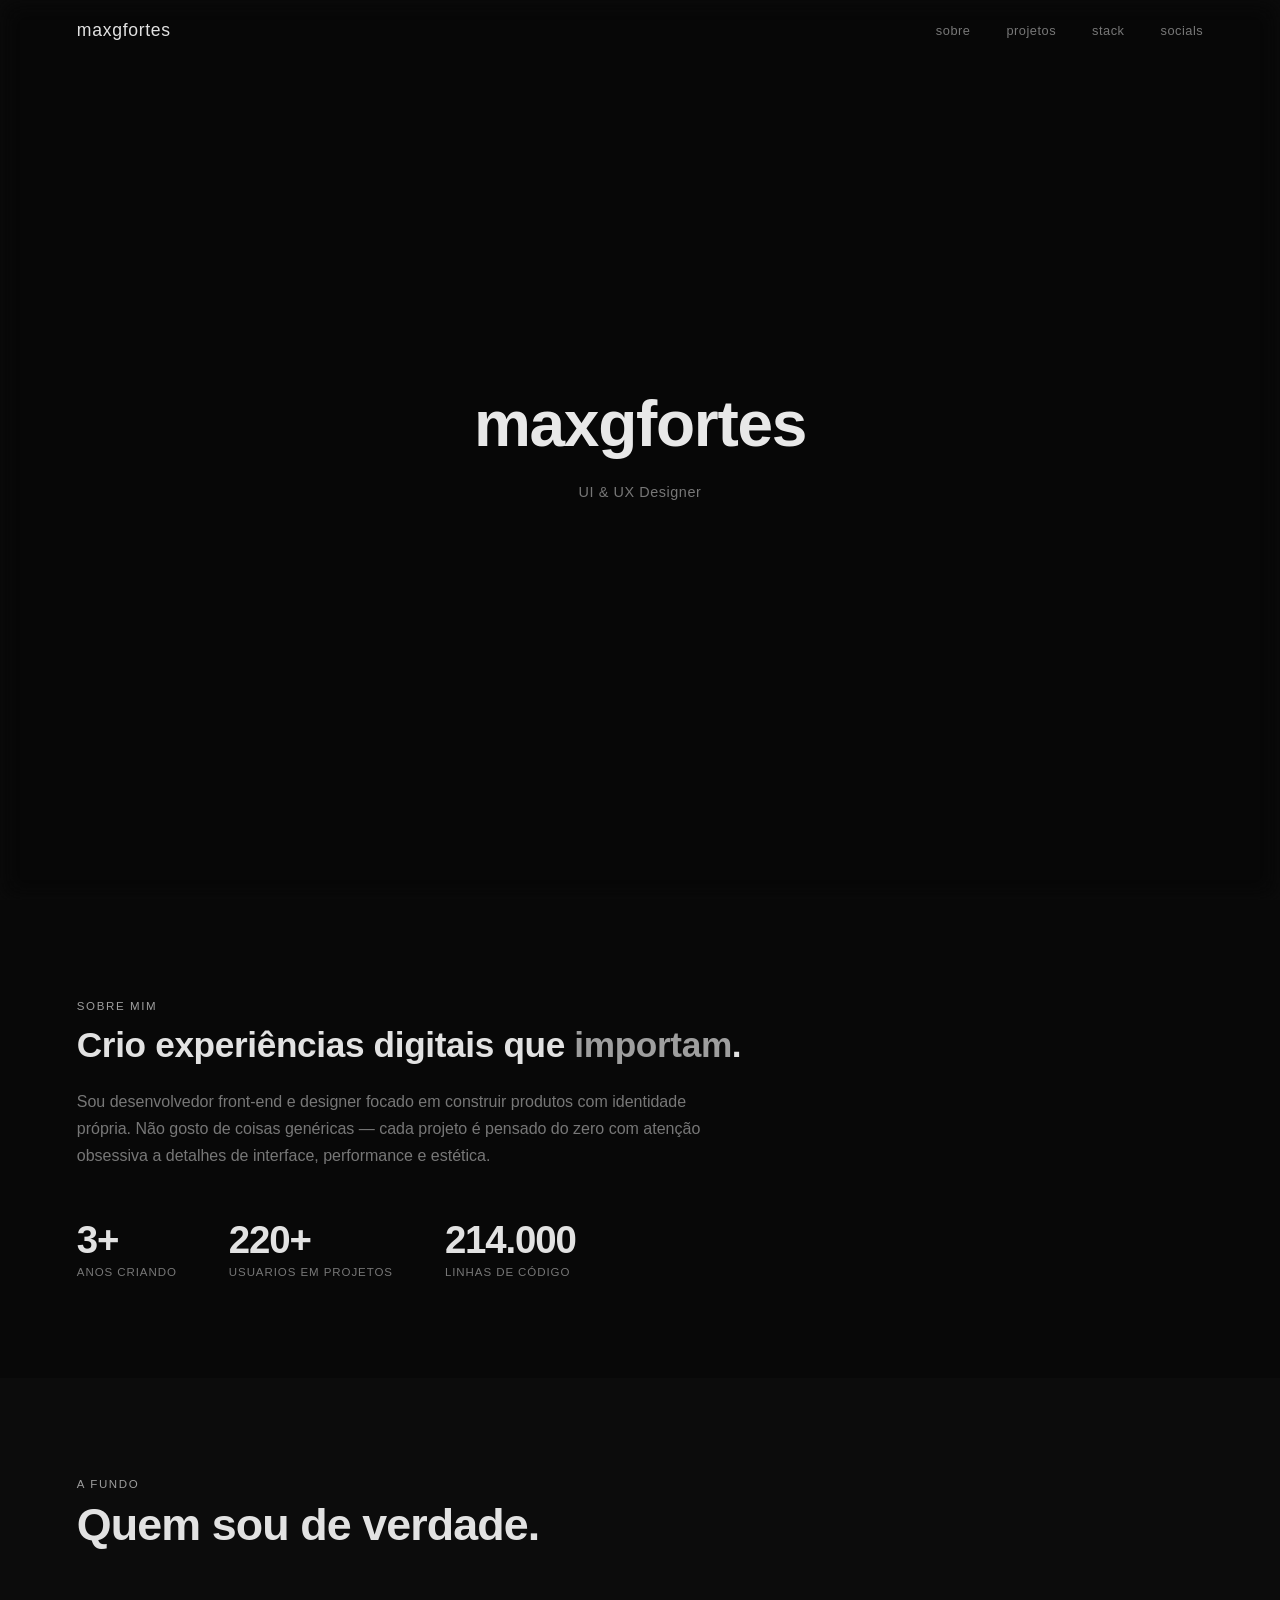
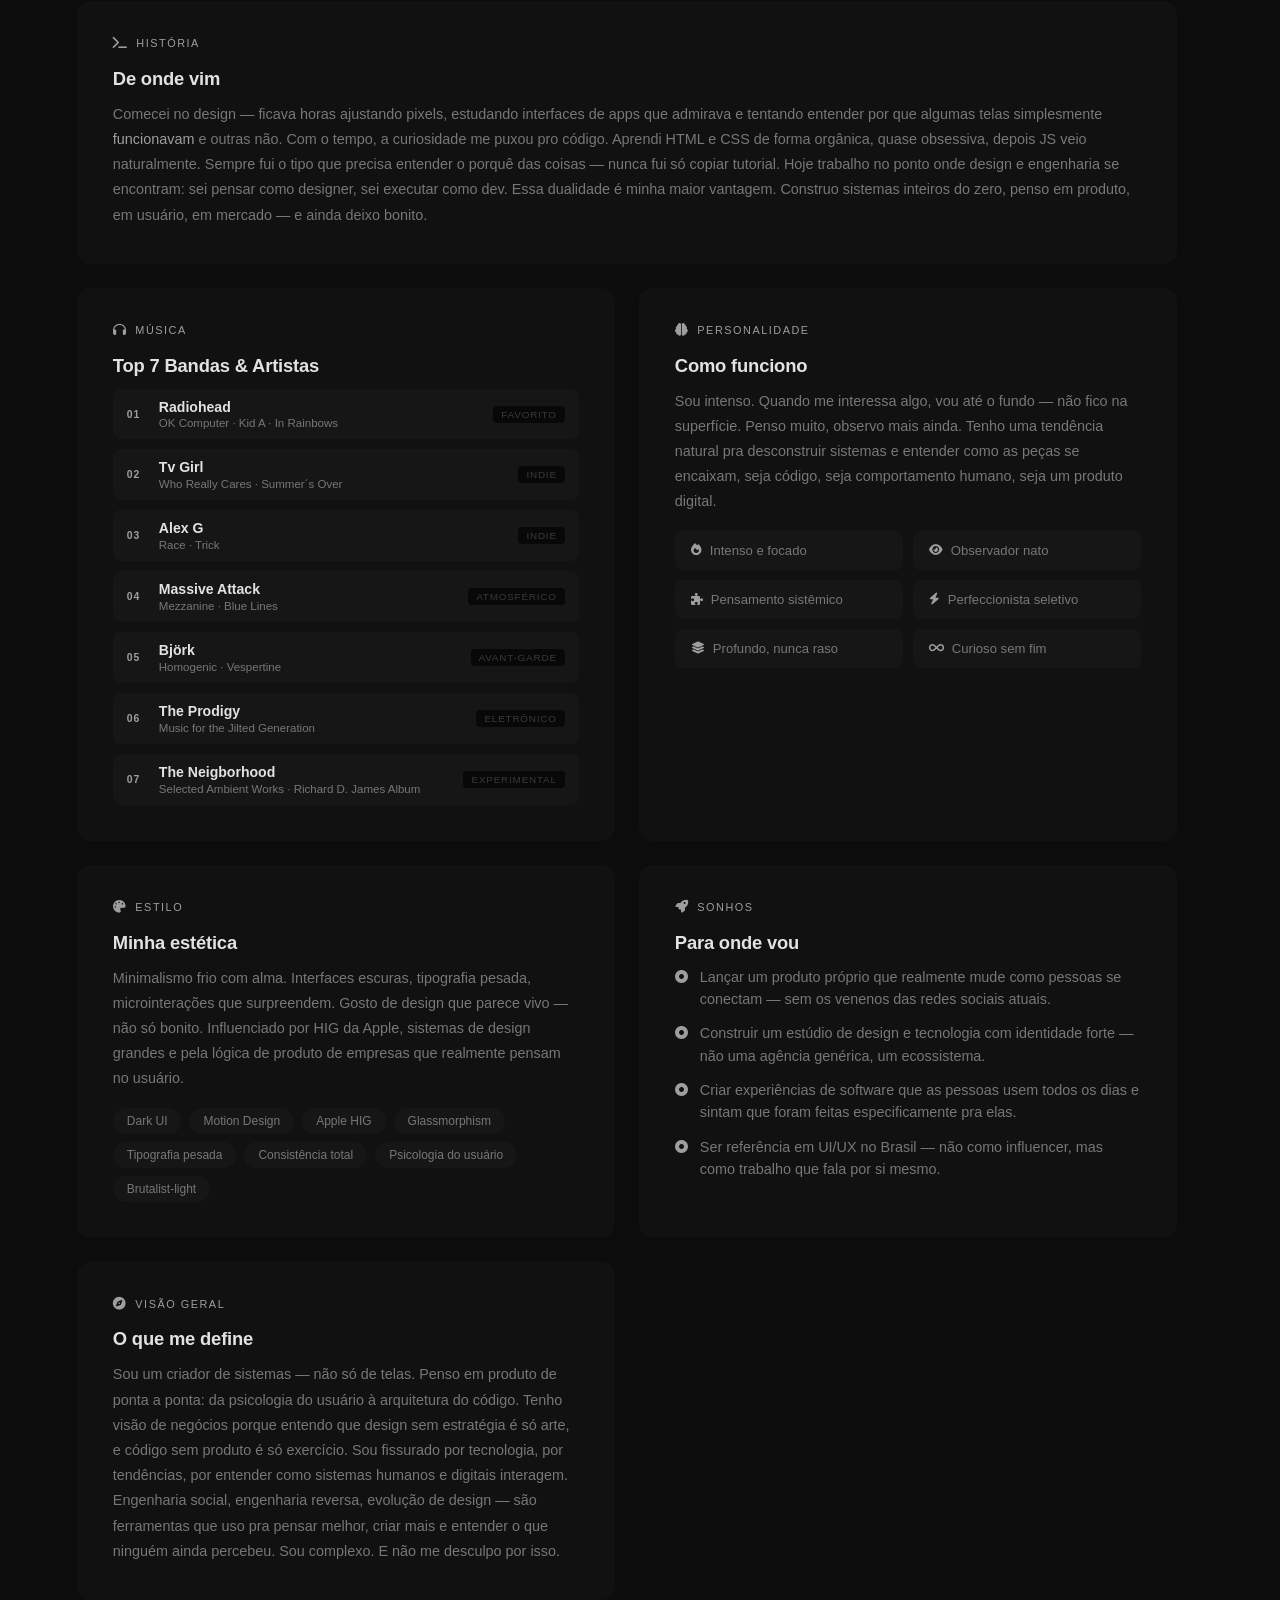
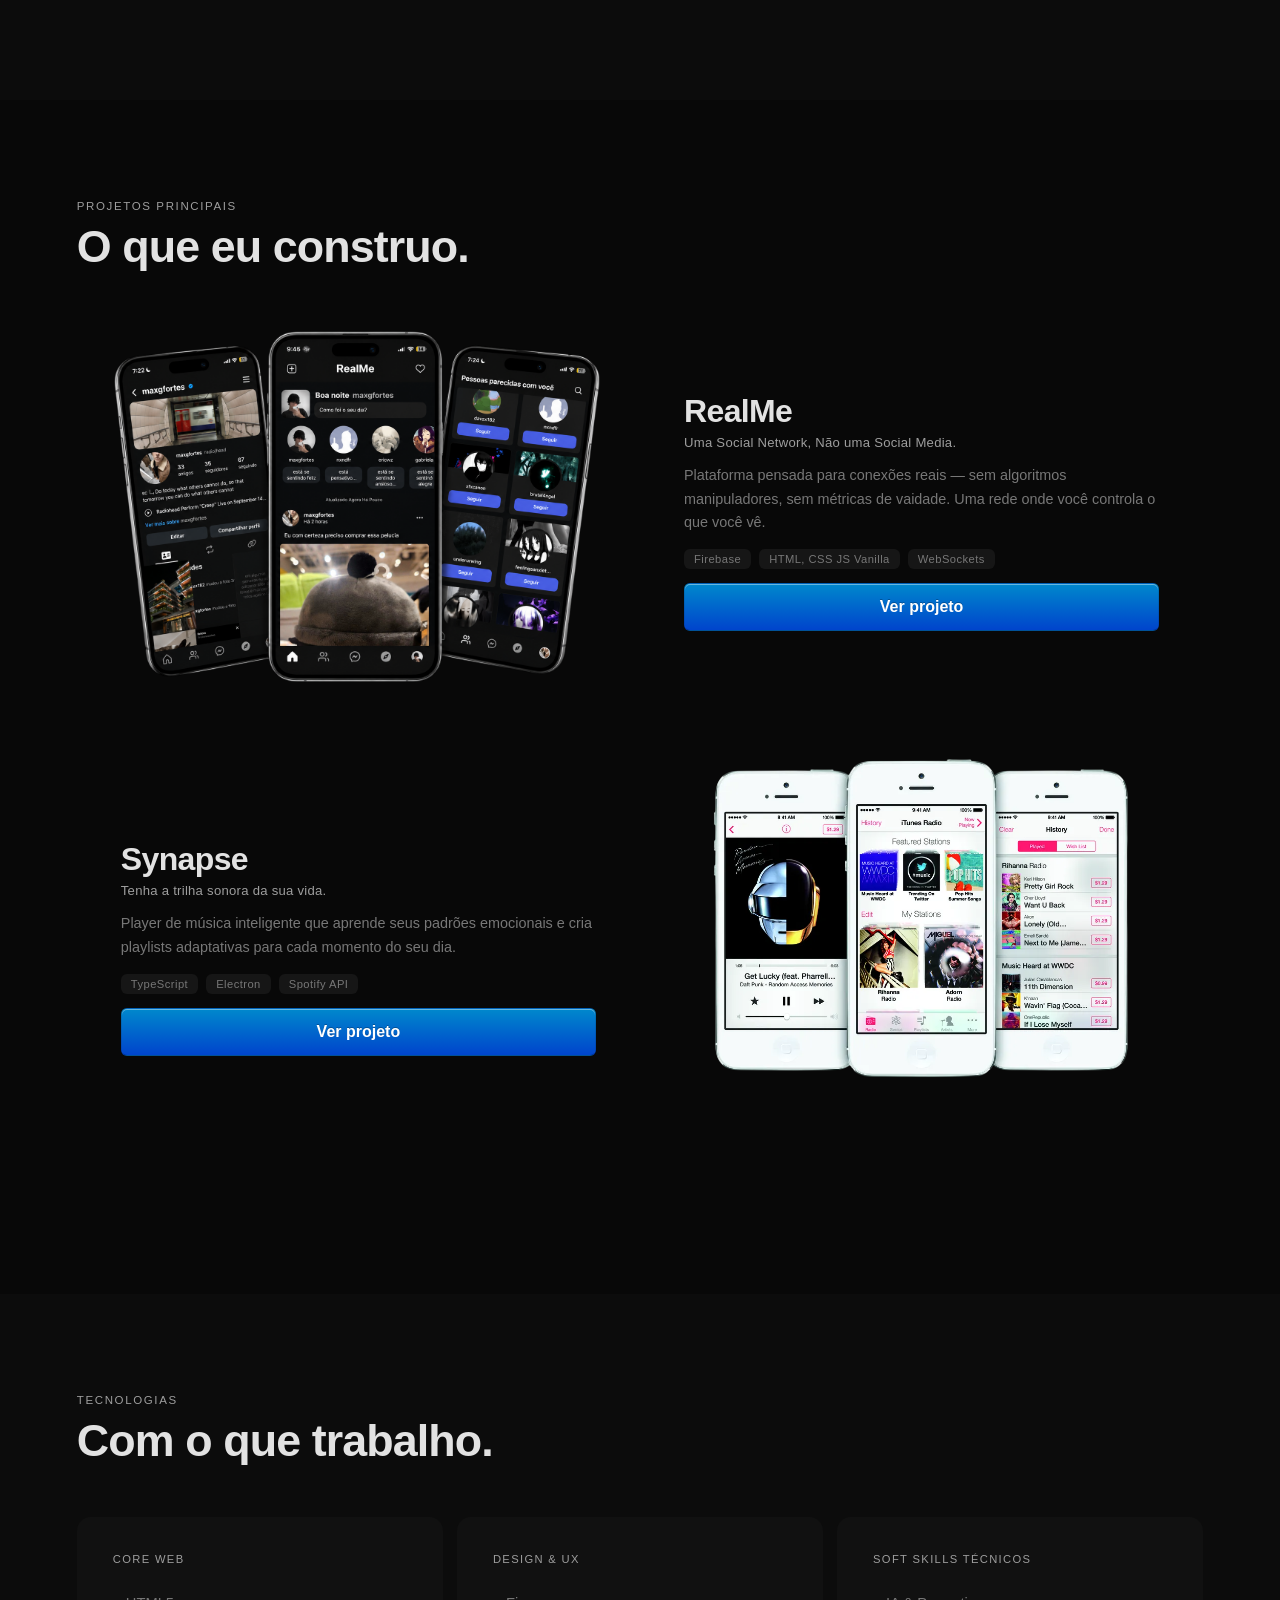
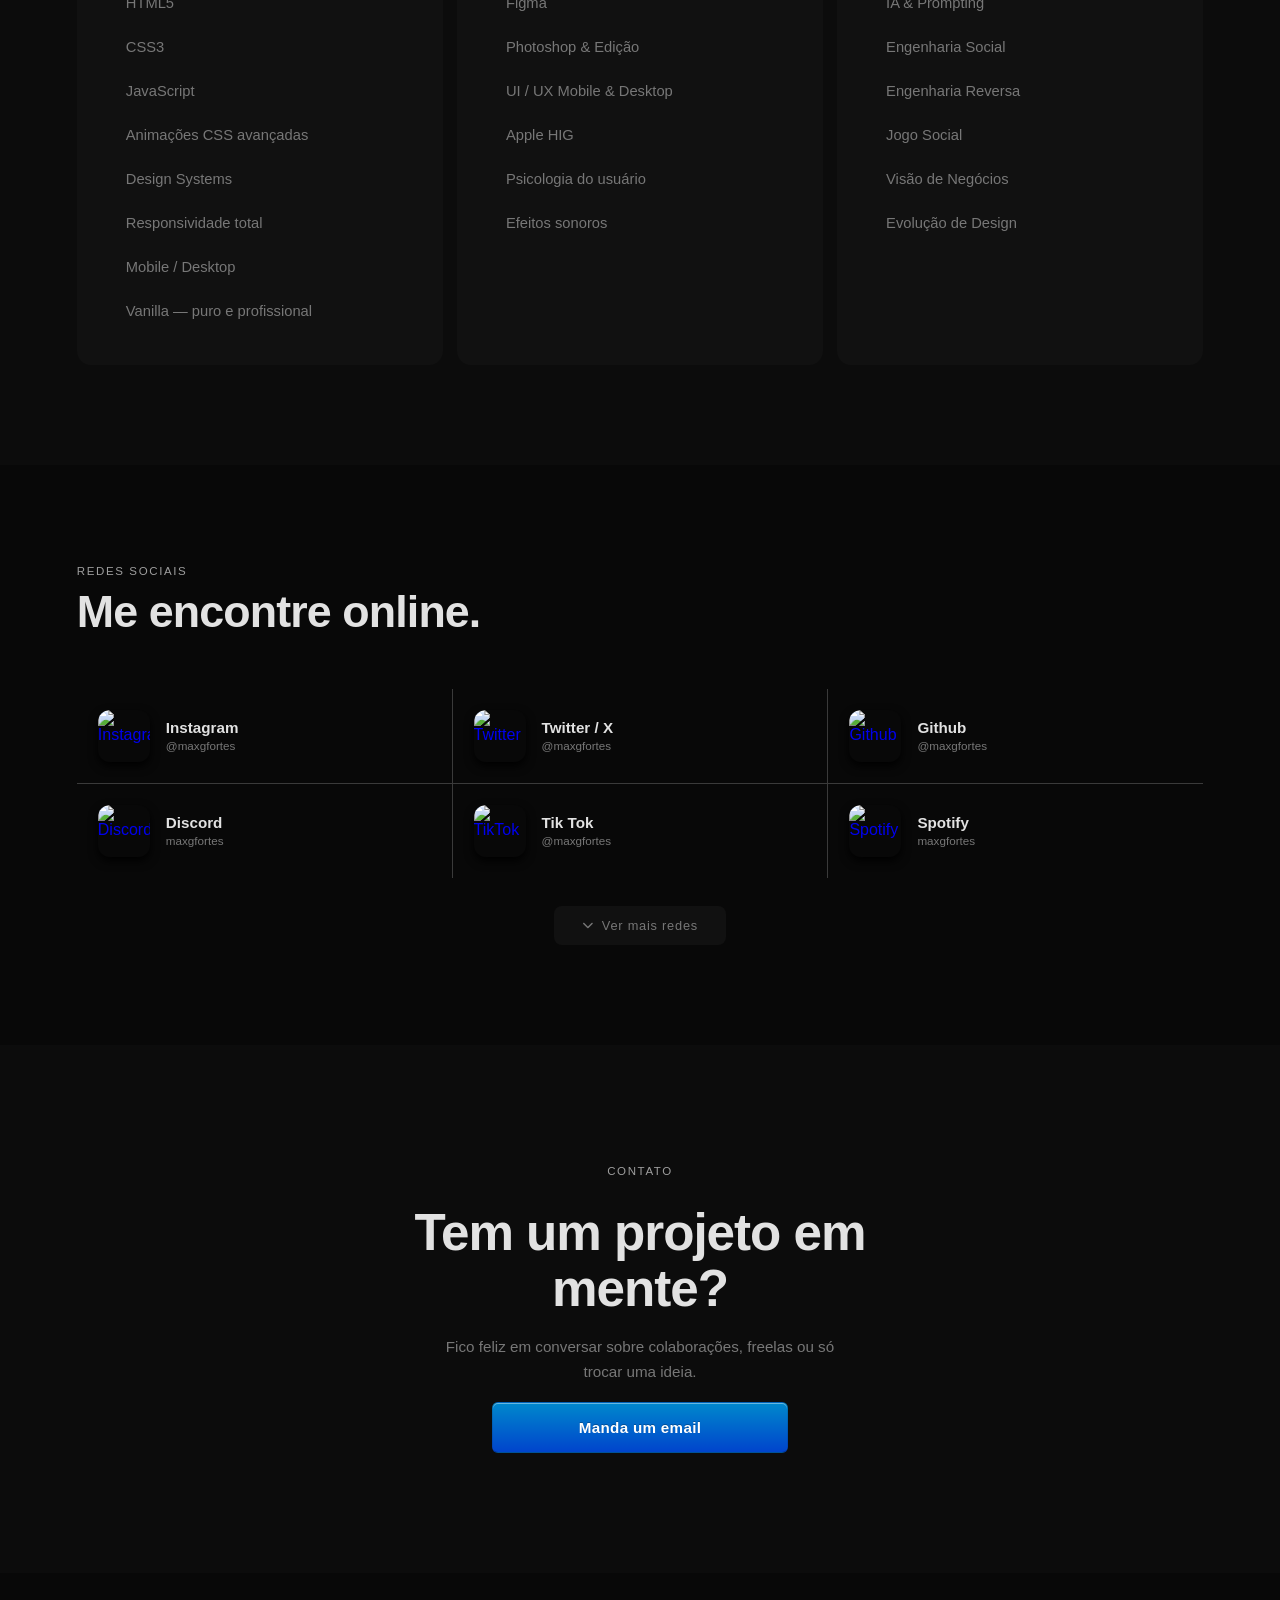
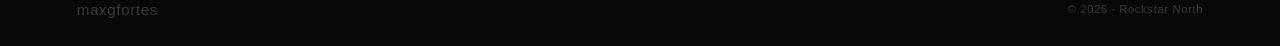
==== commit 8bc3bd29: "Add files via upload" ====
--- a/index.html
+++ b/index.html
@@ -6,6 +6,7 @@
   <title>maxgfortes</title>
   <link rel="stylesheet" href="https://cdnjs.cloudflare.com/ajax/libs/font-awesome/6.5.0/css/all.min.css">
   <link rel="stylesheet" href="./src/css/style.css">
+  <link rel="icon" href="https://assets.codepen.io/605876/finder.png">
 </head>
 <body>
 
@@ -49,8 +50,8 @@
         <div class="stat-label">anos criando</div>
       </div>
       <div class="stat">
-        <div class="stat-number">12+</div>
-        <div class="stat-label">projetos lançados</div>
+        <div class="stat-number">220+</div>
+        <div class="stat-label">usuarios em projetos</div>
       </div>
       <div class="stat">
         <div class="stat-number">214.000</div>
@@ -455,7 +456,7 @@
 <footer class="footer">
   <div class="footer-inner">
     <div class="footer-logo">maxgfortes</div>
-    <div class="footer-copy">© 2026 · 4Software</div>
+    <div class="footer-copy">© 2026 · Rockstar North</div>
   </div>
 </footer>
 
--- a/src/css/style.css
+++ b/src/css/style.css
@@ -77,7 +77,7 @@
   justify-content: center;
   position: relative;
   overflow: hidden;
-  background-image: url('https://maxgfortes.github.io/maxgfortes/src/assets/bg/bg.gif');
+  background-image: url('../img/bg.gif');
   background-size: cover;
   background-position: center;
 }
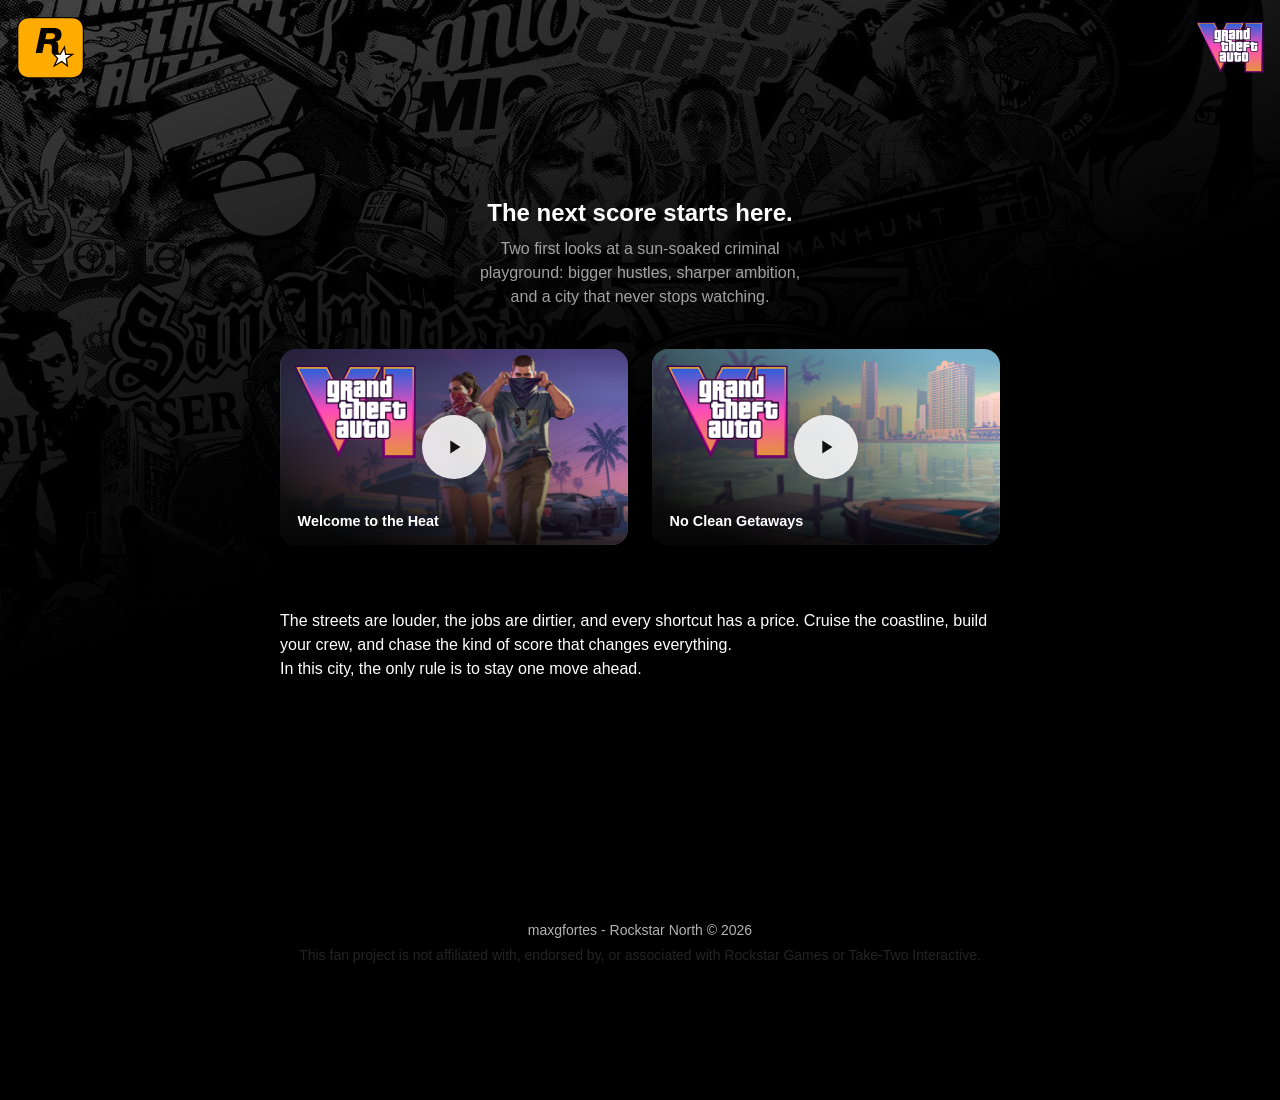
==== commit 4f99f747: "Add files via upload" ====
--- a/index.html
+++ b/index.html
@@ -1,556 +1,273 @@
-<!DOCTYPE html>
-<html lang="pt-br">
-<head>
-  <meta charset="UTF-8" />
-  <meta name="viewport" content="width=device-width, initial-scale=1.0, maximum-scale=1.0, user-scalable=no">
-  <title>maxgfortes</title>
-  <link rel="stylesheet" href="https://cdnjs.cloudflare.com/ajax/libs/font-awesome/6.5.0/css/all.min.css">
-  <link rel="stylesheet" href="./src/css/style.css">
-  <link rel="icon" href="https://assets.codepen.io/605876/finder.png">
-</head>
-<body>
-
-<nav class="navbar-top">
-  <div class="logo-nav">maxgfortes</div>
-  <div class="nav-links">
-    <a href="#about">sobre</a>
-    <a href="#projects">projetos</a>
-    <a href="#stack">stack</a>
-    <a href="#social">socials</a>
-  </div>
-</nav>
-
-<section class="welcome" id="home">
-  <div class="welcome-area">
-    <div class="welcome-title">maxgfortes</div>
-    <div class="welcome-rows">
-      <div class="welcome-text">Programador Front-end</div>
-      <div class="welcome-text">UI & UX Designer</div>
-      <div class="welcome-text">Mobile and Desktop Dev</div>
-      <div class="welcome-text">EcoSystem Creator</div>
-      <div class="welcome-text">Responsivity Designer</div>
-      <div class="welcome-text">Radiohead Fan</div>
-      <div class="welcome-text">Intense</div>
-      <div class="welcome-text">Complex</div>
-      <div class="welcome-text">A profound person</div>
+<!doctype html>
+<html lang="en">
+  <head>
+    <meta charset="utf-8" />
+    <meta name="viewport" content="width=device-width, initial-scale=1" />
+    <title>GTA VI  A New Chapter</title>
+    <link rel="icon" href="./public/img/northLogo.png" />
+    <link rel="stylesheet" href="./src/styles/rockstarstyle.css" />
+  </head>
+  <body>
+    <div class="navbar">
+            <div class="logo left">                   
+                        <svg
+                        xmlns:dc="http://purl.org/dc/elements/1.1/"
+                        xmlns:cc="http://creativecommons.org/ns#"
+                        xmlns:rdf="http://www.w3.org/1999/02/22-rdf-syntax-ns#"
+                        xmlns:svg="http://www.w3.org/2000/svg"
+                        xmlns="http://www.w3.org/2000/svg"
+                        xmlns:sodipodi="http://sodipodi.sourceforge.net/DTD/sodipodi-0.dtd"
+                        xmlns:inkscape="http://www.inkscape.org/namespaces/inkscape"
+                        version="1.2"
+                        viewBox="0 0 216 198.8"
+                        id="svg2"
+                        inkscape:version="0.91 r13725"
+                        sodipodi:docname="Rockstar NYC.svg">
+                        <defs
+                            id="defs16" />
+                        <sodipodi:namedview
+                            pagecolor="#ffffff"
+                            bordercolor="#666666"
+                            borderopacity="1"
+                            objecttolerance="10"
+                            gridtolerance="10"
+                            guidetolerance="10"
+                            inkscape:pageopacity="0"
+                            inkscape:pageshadow="2"
+                            inkscape:window-width="1920"
+                            inkscape:window-height="1017"
+                            id="namedview14"
+                            showgrid="false"
+                            inkscape:zoom="1.1871227"
+                            inkscape:cx="108"
+                            inkscape:cy="99.400002"
+                            inkscape:window-x="-8"
+                            inkscape:window-y="-8"
+                            inkscape:window-maximized="1"
+                            inkscape:current-layer="svg2" />
+                        <path
+                            d="m 214.5,197.4 c -1,1 -2.1,1.5 -3.5,1.5 -1.4,0 -2.5,-0.5 -3.5,-1.5 -1,-1 -1.4,-2.1 -1.4,-3.5 0,-1.4 0.5,-2.5 1.4,-3.5 1,-1 2.1,-1.4 3.5,-1.4 1.4,0 2.5,0.5 3.5,1.4 1,1 1.5,2.1 1.5,3.5 0,1.3 -0.5,2.5 -1.5,3.5 z m -6.5,-6.5 c -0.8,0.8 -1.2,1.8 -1.2,3 0,1.2 0.4,2.2 1.2,3 0.8,0.8 1.8,1.3 3,1.3 1.2,0 2.2,-0.4 3,-1.3 0.8,-0.8 1.2,-1.8 1.2,-3 0,-1.2 -0.4,-2.2 -1.2,-3 -0.8,-0.8 -1.8,-1.2 -3,-1.2 -1.1,-0.1 -2.1,0.3 -3,1.2 z m 3,0.2 c 0.7,0 1.2,0.1 1.5,0.2 0.6,0.2 0.8,0.7 0.8,1.4 0,0.5 -0.2,0.8 -0.5,1.1 -0.2,0.1 -0.5,0.2 -0.8,0.3 0.4,0.1 0.7,0.2 0.9,0.5 0.2,0.3 0.3,0.6 0.3,0.8 l 0,1.2 -0.9,0 0,-0.7 c 0,-0.6 -0.2,-1 -0.5,-1.2 -0.2,-0.1 -0.6,-0.2 -1.1,-0.2 l -0.7,0 0,2.1 -1,0 0,-5.4 2,0 z m 1,0.9 c -0.2,-0.1 -0.6,-0.2 -1.2,-0.2 l -0.8,0 0,1.9 0.9,0 c 0.4,0 0.7,0 0.9,-0.1 0.4,-0.1 0.6,-0.4 0.6,-0.8 0,-0.4 -0.2,-0.6 -0.4,-0.8 z"
+                            id="path4"
+                            inkscape:connector-curvature="0" />
+                        <path
+                            d="M 178.4,0 38.3,0 C 17.2,0 0,16.7 0,37.1 l 0,124.5 c 0,20.7 16.6,37 37.9,37 l 140.2,0 c 21.3,0 37.9,-16.3 37.9,-37 L 216,37.1 C 216,16.3 199.5,0 178.4,0 m 33.3,161.6 c 0,18.4 -14.8,32.7 -33.7,32.7 l -140.1,0 C 19,194.4 4.3,180 4.3,161.6 L 4.3,37.1 C 4.3,18.7 19.2,4.2 38.3,4.2 l 140.2,0 c 18.7,0 33.3,14.4 33.3,32.9 l 0,124.5 z"
+                            id="path6"
+                            inkscape:connector-curvature="0"
+                            style="fill:#040301" />
+                        <path
+                            d="m 211.7,161.6 c 0,18.4 -14.8,32.7 -33.7,32.7 l -140.1,0 C 19,194.4 4.3,180 4.3,161.6 L 4.3,37.1 C 4.3,18.7 19.2,4.2 38.3,4.2 l 140.2,0 c 18.7,0 33.3,14.4 33.3,32.9 l 0,124.5 z"
+                            id="path8"
+                            inkscape:connector-curvature="0"
+                            style="fill:#ffab00" />
+                        <path
+                            d="m 173,122.1 -17.9,0 -3.1,-19.5 -11.5,19.3 -18.1,0 11,11.6 -9,19.5 19.8,-11.8 15.5,12 -2.9,-19.7"
+                            id="path10"
+                            inkscape:connector-curvature="0"
+                            style="fill:#ffffff" />
+                        <path
+                            d="m 185.5,118.2 -27.1,0 -4.3,-27 -15.8,26.8 -3,0 c -1.8,-3.1 -2.5,-7.6 -2.5,-10.4 0,-4.6 0.3,-9.1 0.3,-15 0,-7.8 -2.3,-11.9 -8.4,-13.4 l 0,-0.2 c 12.9,-1.8 18.8,-10.4 18.8,-22.4 0,-17.1 -11.4,-20.8 -26.3,-20.8 l -40.1,0 -17,80.4 21.3,0 6.2,-29.3 14.2,0 c 7.6,0 10.7,3.7 10.7,10.8 0,5.4 -0.6,9.7 -0.6,13.8 0,1.5 0.3,5.1 1.4,6.5 l 15.4,16.3 -13.3,28.5 28.4,-16.9 21.2,16.3 -3.9,-26.9 24.4,-17.1 z m -77.3,-46.3 -17,0 4.1,-19.4 15.8,0 c 5.6,0 11.5,1.5 11.5,8.3 0,8.7 -6.7,11.1 -14.4,11.1 m 36,69.3 -19.8,11.8 9.1,-19.4 -11,-11.6 18.1,0 11.4,-19.3 3.1,19.5 18,0 -16.2,11.3 2.9,19.8 -15.6,-12.1 z"
+                            id="path12"
+                            inkscape:connector-curvature="0"
+                            style="fill:#040301" />
+                        </svg>
+            </div>
+            <div class="logo right">
+                                           <svg xmlns="http://www.w3.org/2000/svg" xmlns:xlink="http://www.w3.org/1999/xlink" version="1.1" id="Capa_1" x="0px" y="0px" style="enable-background:new 0 0 1000 800;" xml:space="preserve" viewBox="10 28.01 980 743.98">
+<title>Grand Theft Auto VI logo</title>         
+                                    <style type="text/css">
+                                        
+                                            .st0{clip-path:url(#SVGID_00000097487940525801255610000010189204427885772971_);fill:url(#SVGID_00000021079588890789356160000017576338957985942658_);}
+                                        
+                                            .st1{clip-path:url(#SVGID_00000088844800139591244070000010020829746589525938_);fill:url(#SVGID_00000006701805251262277520000012598879435261304465_);}
+                                        
+                                            .st2{clip-path:url(#SVGID_00000137827389282705942250000014688726812118990772_);fill:url(#SVGID_00000016754964405070353800000004170314414622520477_);}
+                                        .st3{filter:url(#Adobe_OpacityMaskFilter);}
+                                        
+                                            .st4{clip-path:url(#SVGID_00000145041402407237559410000007088200554041627009_);fill:url(#SVGID_00000127740099876176266180000015305052547840317105_);}
+                                        
+                                            .st5{clip-path:url(#SVGID_00000145041402407237559410000007088200554041627009_);mask:url(#SVGID_00000060030666716632588380000003341272058095144092_);fill:url(#SVGID_00000096738587089865295360000000124934111076444604_);}
+                                        
+                                            .st6{clip-path:url(#SVGID_00000148620062701764144630000000046964475974026900_);fill:url(#SVGID_00000147912441865063375850000009959526291889804990_);}
+                                        
+                                            .st7{clip-path:url(#SVGID_00000163031821190847116780000013501978700425503422_);fill:url(#SVGID_00000083053353772842647480000008419699595706930057_);}
+                                        .st8{fill-rule:evenodd;clip-rule:evenodd;fill:#1D0030;}
+                                        .st9{fill-rule:evenodd;clip-rule:evenodd;fill:#FF2B90;}
+                                        .st10{fill:#FFFFFF;}
+                                        .st11{fill-rule:evenodd;clip-rule:evenodd;fill:#FFFFFF;}
+                                    </style>
+                                    <g>
+                                        <defs>
+                                            <path id="SVGID_1_" d="M954.37445,63.63692H755.95789v672.72601h198.41656V63.63692z M738.14526,28.01145H990v743.97705H720.3327    V42.93183L571.03625,352.14615L368.7681,771.07098L10,28.01145h274.16174l84.60669,171.97447l84.60669-171.97447H720.3327h7.20367    H738.14526z M368.76843,689.33337L670.87073,63.63692H475.45245L368.7681,280.48663L262.08429,63.63692H66.66634    L368.76843,689.33337z"/>
+                                        </defs>
+                                        <clipPath id="SVGID_00000155130864425621506400000011246359472498530727_">
+                                            <use xlink:href="#SVGID_1_" style="overflow:visible;"/>
+                                        </clipPath>
+                                        
+                                            <linearGradient id="SVGID_00000015327975038571381660000009895725336551574442_" gradientUnits="userSpaceOnUse" x1="500" y1="28.01145" x2="500" y2="771.98853">
+                                            <stop offset="0" style="stop-color:#350054"/>
+                                            <stop offset="1" style="stop-color:#6D016D"/>
+                                        </linearGradient>
+                                        
+                                            <rect x="10" y="28.01145" style="clip-path:url(#SVGID_00000155130864425621506400000011246359472498530727_);fill:url(#SVGID_00000015327975038571381660000009895725336551574442_);" width="980" height="743.97711"/>
+                                    </g>
+                                    <g>
+                                        <defs>
+                                            <polygon id="SVGID_00000032645392918268761040000011977638184012716684_" points="368.76843,730.20215 555.03296,344.42249     699.20367,45.82433 464.41391,45.82433 368.76843,240.23631 273.12277,45.82433 38.33322,45.82433 182.5041,344.42249   "/>
+                                        </defs>
+                                        <clipPath id="SVGID_00000065069507012881491440000005846513068063525785_">
+                                            <use xlink:href="#SVGID_00000032645392918268761040000011977638184012716684_" style="overflow:visible;"/>
+                                        </clipPath>
+                                        
+                                            <linearGradient id="SVGID_00000086673160546572941400000003101887695976692904_" gradientUnits="userSpaceOnUse" x1="368.76843" y1="730.20215" x2="368.76843" y2="45.82433">
+                                            <stop offset="0" style="stop-color:#E6953E"/>
+                                            <stop offset="0.5" style="stop-color:#FF4CB9"/>
+                                            <stop offset="1" style="stop-color:#2B60DA"/>
+                                        </linearGradient>
+                                        
+                                            <rect x="38.33322" y="45.82433" style="clip-path:url(#SVGID_00000065069507012881491440000005846513068063525785_);fill:url(#SVGID_00000086673160546572941400000003101887695976692904_);" width="660.87042" height="684.37781"/>
+                                    </g>
+                                    <g>
+                                        <defs>
+                                            
+                                                <rect id="SVGID_00000073684341689665879260000002493633541776414870_" x="738.14526" y="45.82433" width="234.04211" height="708.3515"/>
+                                        </defs>
+                                        <clipPath id="SVGID_00000109719146958530594960000004349924573323276443_">
+                                            <use xlink:href="#SVGID_00000073684341689665879260000002493633541776414870_" style="overflow:visible;"/>
+                                        </clipPath>
+                                        
+                                            <linearGradient id="SVGID_00000091012915291273429000000012876425826711723961_" gradientUnits="userSpaceOnUse" x1="855.16632" y1="754.17584" x2="855.16632" y2="45.82433">
+                                            <stop offset="0" style="stop-color:#E6953E"/>
+                                            <stop offset="0.5" style="stop-color:#FF4CB9"/>
+                                            <stop offset="1" style="stop-color:#2B60DA"/>
+                                        </linearGradient>
+                                        
+                                            <rect x="738.14526" y="45.82433" style="clip-path:url(#SVGID_00000109719146958530594960000004349924573323276443_);fill:url(#SVGID_00000091012915291273429000000012876425826711723961_);" width="234.04211" height="708.3515"/>
+                                    </g>
+                                    <g>
+                                        <defs>
+                                            <path id="SVGID_00000128453615970210169270000005729495952343833232_" d="M309.11041,365.25156    c-2.77405-10.64252-4.90482-21.64163-6.65155-32.85358c1.4462,15.19324,1.20779,30.30597,0.85016,45.41333    C305.21909,373.61954,307.15274,369.43311,309.11041,365.25156 M316.41913,326.69397l-1.40457,26.1102    c2.46951-5.1398,4.97382-10.27197,7.51425-15.39667L316.41913,326.69397z M496.8952,287.5947l71.53436,8.17679l-48.51636-51.46317    l22.16339,38.61734l-24.04498-20.45657l7.94531,19.62161l-42.44525-34.65125l29.69055,39.03476l-34.91776-26.71918    L496.8952,287.5947z M469.29813,284.4408l27.2879,3.11856l-47.76306-33.43994L469.29813,284.4408z M430.10822,279.96082    l5.05212,0.57782l-9.75546-17.65213L430.10822,279.96082z M381.09662,293.85492l9.23499,12.05368l-3.25766-12.74472    L381.09662,293.85492z M317.79199,301.1727l-0.02924,0.54593l1.08804-0.6683L317.79199,301.1727z M295.60001,299.55423    c6.24075-0.34723,12.50394-0.62717,18.78635-0.85104l11.70065-27.88452    C314.23026,279.70105,304.42108,289.42426,295.60001,299.55423z M273.00375,301.12997    c5.68729-0.48224,11.39716-0.89816,17.12726-1.25433c4.64752-12.49448,12.29651-23.76874,21.31976-34.48425    C297.52179,275.30328,284.94208,287.64026,273.00375,301.12997z M255.52057,302.84082    c4.55896-0.50845,9.13422-0.96802,13.72485-1.38226c5.80231-12.19882,10.80725-24.22034,15.02383-36.06717    C273.43207,277.58569,264.00253,290.1041,255.52057,302.84082z M235.85625,305.36737    c4.68797-0.68585,9.39499-1.3118,14.12114-1.88309c1.15704-6.17007,3.15163-12.43832,6.6922-18.88837    C248.59842,291.21127,241.91164,298.20346,235.85625,305.36737z M866.18256,257.56531    c0.71313,9.43857,1.63104,19.1546,2.71686,29.09839l-4.935-10.44476C864.76337,270.0062,866.02136,263.83258,866.18256,257.56531z     M813.91779,242.54335c-5.24493-5.29848-10.46594-10.57281-15.5451-15.87427c11.13074,5.75989,22.26135,9.91031,33.39203,10.93251    C826.94159,240.72311,820.96252,242.21959,813.91779,242.54335z M835.79663,265.11935    c-3.16547-3.40787-6.38678-6.77884-9.63483-10.12509c4.35944,2.39493,8.93219,4.34052,13.54822,6.19537    C838.92578,263.33099,837.578,264.57184,835.79663,265.11935z M857.87372,291.34012    c1.35095-0.15387,2.78809-0.26367,4.27527-0.34561c-3.66577-6.39001-8.59528-11.16214-15.37201-13.56973    C850.64746,281.96832,854.36713,286.5975,857.87372,291.34012z M915.01654,225.03293    c3.77075-5.50537,7.78601-10.90494,12.04974-16.18294c-13.3288,5.46616-24.53333,12.67862-34.22766,21.13324    C900.55341,227.76901,908.04431,225.9263,915.01654,225.03293z M904.47327,241.78632    c2.30408-3.99774,4.72687-7.95164,7.27094-11.85605c-7.2652,4.38387-13.9342,8.76746-20.36926,13.1516    C896.01123,242.40457,900.61993,241.75272,904.47327,241.78632z M897.02246,255.68851    c1.34814-2.713,2.74866-5.40953,4.20081-8.08815c-6.35016,3.84528-11.93573,8.19891-17.37549,12.65028    C888.3363,258.45349,892.74359,256.88821,897.02246,255.68851z M882.80402,290.51706    c3.33209-10.25204,7.33618-20.3801,12.02643-30.30466c-13.73682,6.88913-16.32422,10.46942-18.83868,30.37918    C878.39734,290.53214,880.69574,290.48883,882.80402,290.51706z M923.61755,280.48947    c5.18616-2.21979,10.58093-4.35559,16.17609-6.41183c-8.91284-1.41785-18.64752-3.97153-29.24445-7.71771    C915.57721,271.01422,919.92035,275.72501,923.61755,280.48947z M895.505,294.58234    c6.57062-3.88483,13.65942-7.56247,21.23865-11.04459c-4.888-2.38351-10.21252-5.2395-16.02167-8.61942l-13.17023,15.84531    c0.98083,0.10397,1.88019,0.24628,2.68158,0.43643C892.79498,291.8074,894.36218,292.90408,895.505,294.58234z     M926.71918,312.64804c-8.4071-1.62082-17.2821-2.6745-26.84631-2.89258c-0.24982-1.74478-0.55585-3.45633-0.90204-5.07935    C908.33679,302.55356,917.76385,297.95267,926.71918,312.64804z M817.70172,484.3855    c-6.88617,9.78198-11.61945,20.72861-11.81342,34.12946C809.37494,507.07437,813.24017,495.68741,817.70172,484.3855z     M874.56714,428.91006c-14.09033-12.92398-19.60944-28.92856-19.75909-46.86258    C860.94153,398.12115,867.31738,413.95102,874.56714,428.91006z M848.51984,315.01962l-1.93073,9.87921    c1.23474-2.17538,2.47601-4.3013,3.72522-6.36017c-0.49005-0.76718-0.91522-1.57162-1.30664-2.4115    C848.83875,315.76434,848.67621,315.39462,848.51984,315.01962z M832.17059,310.72821    c4.91956-0.26364,9.83948-0.44861,14.75934-0.54791c-0.72449-2.90274-1.07751-5.84686-1.00616-8.40387    c0.05011-1.78934,0.30792-3.38828,0.91272-4.76535l-2.88159-0.64487L832.17059,310.72821z M813.10175,312.11844    c4.71918-0.43033,9.4386-0.79999,14.15839-1.10126l-1.07776-9.01465L813.10175,312.11844z M804.77454,312.93927    c2.19312-0.23184,4.3858-0.45187,6.57892-0.65863l0.19232-13.82703L804.77454,312.93927z M778.58765,316.22903    c1.60144-0.23035,3.20361-0.45563,4.80524-0.67599l2.85327-16.68164L778.58765,316.22903z M790.63708,175.38538    l-19.26105-21.49089l16.19641,7.08234l-0.3548-1.66832l-20.96332-21.80086l8.57214,3.96642l-6.27258-18.16075l13.93872,13.78049    L776.565,109.2256c-1.74628-4.4873-2.64526-8.97523-3.13617-13.46344c4.85089,9.00635,9.92322,15.8029,15.05438,22.02213    c-8.37433-24.13783-8.42285-41.68421-0.6275-53.02013c1.96503,16.75803,4.72614,32.85356,8.36371,48.21911    c0.35455-15.97536,4.23682-30.92374,17.98157-43.00092c-4.58655,16.55122-6.77411,32.36483-7.73627,47.80194    c4.78595-12.31504,10.33551-23.59088,18.19061-31.72861c-1.29285,8.72604-3.02802,17.78307-5.43622,27.34502    c3.28235-3.31582,6.89294-8.02336,11.29095-16.07299c0,16.45544-2.92725,34.37273-4.39069,51.5592    c7.90875-9.69292,11.25922-20.5735,12.75446-31.93723c14.32245,28.77104,0.73181,57.75139-1.2547,70.34552    c6.12048-7.7915,10.67944-18.9213,14.84564-30.89394c3.23193,14.78362,2.41296,31.13989-1.88226,48.84531    c2.94843-2.39478,6.11285-6.58018,9.61841-13.56786c2.20178,14.79039,2.90533,29.53326-3.55463,44.04456    c2.16022-1.13269,4.32092-3.11246,6.48187-6.26253c0.66125,8.067,0.73279,16.35526-0.83655,25.25761l3.31732-5.38165    c-3.85822-60.56487,1.44739-108.71565,25.97504-130.82126c-2.36035,5.28886-3.49371,10.71422-3.34528,16.28181    c6.40863-17.95877,15.05756-30.60815,25.92712-37.99085c-3.88605,4.9248-6.42853,10.24381-7.94525,15.86437    c12.27545-14.3013,24.79285-27.76122,39.30872-34.23374c-1.92334,2.36608-3.23425,4.73133-4.18195,7.0974    c9.7572-7.5275,19.51508-12.16472,29.27258-15.23824c-6.96393,4.68079-13.59863,9.72044-19.02728,16.0732    c7.84296-4.40952,15.01776-5.81873,21.7453-5.21874c-12.09412,6.15141-23.03333,13.40017-32.19958,22.33551    c6.22711-2.90466,11.89368-4.60956,17.14526-5.4275c-7.70703,4.24349-13.27209,9.32394-17.77246,14.8208    c13.1192-3.13873,22.21802-3.12469,29.48157-1.66991c-19.00757,5.57278-37.65845,12.09502-54.99066,22.12649    c21.61078-4.67125,41.67944-8.20473,56.8725-8.14084c-10.40204,2.96254-20.47552,6.22041-29.48187,10.43701    c5.06152,0.24954,11.45404-0.38667,18.19092-1.25247c-12.17053,3.93303-23.65576,8.17361-33.03619,13.35973    c14.30969-0.86455,25.76593,0.02994,35.33618,2.08707c-12.02954,3.36775-24.44092,6.35345-34.29059,11.89824    c12.26337-1.38737,23.35223-1.4651,33.24524-0.20883c-22.69574,7.1781-43.79559,15.01877-63.1452,23.58804    c16.18921-4.10278,32.66467-7.45517,50.39093-7.51498c-16.62927,6.02431-32.57867,12.7605-46.41815,21.70932    c10.69012-4.1523,21.23407-7.55219,30.94537-6.67996c-14.05341,6.62512-26.51074,14.11115-37.2182,22.54433    c10.84644-3.66452,21.45532-6.19843,31.86194-7.77553c12.38086-15.09822,26.80829-29.1786,43.34814-41.84914l0.20917,70.972    l-11.08148-4.27917c3.1792,4.592,7.27502,9.18489,12.12683,13.77724c-9.73376,0.44185-21.00287-0.54536-33.2453-2.60962    c6.4549,5.04575,17.86877,8.38396,32.409,10.64584c-3.32758,9.31972-16.74548,11.34581-44.32678,3.13112    c4.02765,5.40054,10.11652,10.31137,17.94647,14.80835c8.66504-3.02518,17.78046-5.87018,27.3197-8.5466l-0.41815,65.75366    c-6.83026-7.13763-13.66095-16.24066-20.49084-27.55377c2.37604,7.2243,5.5318,14.16544,9.22046,20.91324    c2.62054,0.94385,5.2243,1.90887,7.81909,2.88412l-1.25464,147.16205l-12.75439-65.96201l-8.78149,71.18085L934.59161,377.4108    l-1.04565,76.60812l-23.62817-70.76718l-1.61847,10.17694c22.66669,62.00845,44.90253,124.25607,63.36615,188.59641v94.35089    c-22.71735-78.2583-46.5636-156.29132-71.12201-234.18234l-0.5498,3.45517c3.48535,13.19308,5.58136,26.03885,5.84631,38.42722    c-5.30005-12.05054-10.93903-21.90662-17.35431-26.71887c6.80847,20.43631,12.07928,41.69897,15.26367,64.08365    c-8.72845-21.70132-17.89447-42.31424-27.18188-62.62244c8.2569,29.40997,15.78918,59.06104,22.37262,89.02777    c-10.53369-18.82257-21.87445-37.46695-34.91815-55.73358c14.5351,30.17804,26.2373,60.59027,34.08179,91.32422    c-5.14081-12.47534-12.91144-24.33307-22.79089-35.69464c8.75079,17.72241,15.08783,35.64545,20.49103,53.64661    c-11.90125-20.75262-26.78015-38.39117-44.53638-53.02032c19.80371,28.04602,34.21033,57.67725,44.53638,88.50629    l-35.3363-37.36493l25.50873,54.69037l-13.38159-13.77716c6.90704,15.52374,12.5376,31.79083,16.09973,49.263    c-8.78156-8.34967-15.99536-16.59485-26.3454-25.04883c6.69971,13.70715,11.35333,27.414,15.26379,41.12183l-18.40002-27.13654    c5.41425,12.98529,9.22186,26.32697,12.12726,39.86975c-12.98529-17.03711-27.78662-32.50378-44.95398-45.92291    c0.97778,10.37885-0.48907,19.81915-3.1366,28.80615c0.11694-13.80573-0.74512-27.17731-3.13623-39.86938    c-4.14886,5.81573-7.42316,13.59406-10.45471,21.91779c-1.67255-23.72705-2.72046-47.4541-1.88153-71.18085    c-5.03748,8.34375-9.18176,17.67871-11.70911,28.80646c-2.41046-26.51935-2.1908-52.4549,0.41809-77.86053    c-3.17212-29.59259-0.10364-57.93964,10.66376-84.74887l-0.44507,0.55579c-0.24414,1.36777-0.91302,2.59164-1.86743,3.53287    c-0.54944,0.54083-1.19275,0.98822-1.90271,1.31732c-9.15314,12.07999-17.33038,25.134-24.84821,38.84735    c9.10565-42.19135,26.59741-104.62338,48.19885-155.82617l-4.61932-16.86176l-3.39856,20.54617l0.06934-0.02951l-0.16376,0.60052    l-0.27075,1.63556l-0.20074,0.08282c-4.03381,14.64816-8.51917,29.1752-16.51007,42.76907l1.04565-23.58771    c-3.96539,12.82562-8.92346,22.67532-14.00946,32.14606c1.98309-11.07925,2.33893-21.34583,2.09137-31.3111    c-5.85144,16.22464-12.27039,30.32458-19.23651,42.37436c3.00262-15.58618,4.73315-31.17203,5.22742-46.75787l0.85162-0.36392    l-3.16797-24.11884c-6.29047,28.30334-14.68799,53.87183-26.55438,74.93787l4.80872-50.72388l-15.47247,25.04919l1.2547-90.38538    c8.43536-1.5116,16.87097-2.9664,25.3064-4.31802l5.76416-26.35941l-20.28156,23.3793l12.63873-33.71619l-23.00891,28.28079    l-0.41815-49.26266l32.89209,1.2225l1.35388-2.81662l-31.94592-13.85275l12.12708-5.42715l-11.70905-3.75732l12.96375-12.10706    l-14.21844-2.92229l-2.50873-56.36031l31.78156,45.50578l-4.18188-31.72888l30.10974,43.98999    c8.62384-1.0065,17.40405-1.88834,22.01569-6.09969c-7.65405-3.28145-12.78046-7.42772-16.38934-12.09357l-13.68152-10.5571    l8.53113,1.48817c-0.21686-0.52725-0.42493-1.05727-0.62402-1.59059l-0.26202-1.23125l-17.5766-18.07915l14.34851,2.90245    L790.63708,175.38538z M194.77805,318.62152l-19.86372-0.20905c18.99284-5.55084,38.46449-9.64673,58.29933-12.65097    c6.27562-13.64655,13.18533-27.02866,22.20123-39.53519c-13.38179,13.01193-28.43587,23.93588-42.65398,35.90366    c4.01006-13.08279,13.51796-26.02148,28.12216-38.82559c-16.26027,13.60312-31.76163,23.27383-46.6272,29.64111    c15.40891-12.26077,28.67482-27.19122,39.62245-45.29701c-16.23901,15.53987-32.47833,29.98216-48.71776,38.826    c17.66814-17.63849,32.82724-40.91307,49.24023-61.37c-22.72057,19.2738-44.91899,40.42621-67.63989,59.7001    c6.06058-18.3306,13.66318-36.22035,23.62721-53.43793c-15.44717,11.83205-29.29756,26.01974-41.81812,42.16556    c3.545-11.63327,7.95235-23.0873,14.84528-34.02458c-8.55901,5.78201-14.93262,14.94679-20.69968,25.04912    c-3.23775-11.20135-1.22319-20.31848,7.10912-26.92786c-8.20488,1.59184-14.52264,5.77504-20.49101,10.43701    c5.54965-11.55519,12.91943-22.74748,24.04527-33.18976c-10.20059,4.40157-19.14207,10.41939-27.39053,17.32559    c-0.80154-8.21136,1.29005-14.47154,5.64561-19.20418c-4.44485,0.5966-7.9623,1.69971-10.87285,3.13106l-3.3456-9.18456    c3.83185-4.51814,8.64375-8.14601,14.00909-11.27196l-11.91817,5.63564l-28.85404-49.05399    c64.95947-9.34035,139.73862,15.18576,223.09834,69.30215c9.06866-2.36394,21.82977-2.87451,26.13593-9.81075    c-11.50775-0.07268-22.15604-0.62212-31.15405-2.08755c7.94986-3.23352,14.0383-6.9735,18.92181-11.04233    c-12.91174,3.09296-23.81787,2.7529-32.82681-0.83459c5.5004-2.69246,10.07736-5.6781,14.32315-8.78862    c-8.10843,0.81566-15.24066,2.45576-21.53622,4.80138c1.63751-4.08847,4.56491-7.53206,8.99051-10.22859    c-9.72235-3.58307-23.41776-1.53093-35.1268-2.29617c4.2785-2.52602,9.38013-4.6411,16.72714-5.63564    c-12.7196-1.82674-25.54401,2.60919-38.47243,1.2524c7.44366-4.7034,13.25539-9.76906,18.19066-15.02936    c-13.38869,0.64134-27.35403,2.79169-41.85832,6.35504c10.86026-8.11615,23.35997-15.75063,36.59097-23.17026    c-15.12408,3.64752-30.20796,8.01569-45.33205,14.31001l3.76341-6.67961c-5.1237,1.83391-10.21091,3.39145-15.05432,3.13098    c4.38255-4.1821,7.18672-8.2718,9.19966-12.3156c-8.85129,2.52151-17.70279,5.33858-26.55399,9.3933    c5.0948-6.3502,12.74692-11.94926,22.58144-16.908c-15.95575,2.78787-31.29848,7.92676-45.58148,17.11676    c11.18652-15.82986,28.22682-22.47429,38.89056-35.90344c-19.58459,3.23554-38.96062,25.46643-58.12679,26.30139    c10.71481-7.43665,18.90608-14.62048,24.04527-21.50029c-16.23003,11.05104-32.11362,19.68427-47.50712,24.8905    c12.9625-11.67529,24.74282-23.11459,34.91781-34.2334c-19.82193,13.37231-43.19733,22.67212-69.9881,28.25154    c5.38811-3.14674,8.21346-7.53905,13.41306-10.71291c12.34393-7.53358,25.95696-14.0077,31.75031-22.47678    c-20.14084,5.01131-34.73404,14.55016-47.89435,25.13549l-3.13624-12.10691c16.07076-19.07412,36.96962-31.8595,65.8641-34.23374    l-34.70914-6.67976c21.46725-9.1508,46.836-10.05318,77.78162,0.83509c-7.81073-5.82047-17.452-11.40182-31.67723-16.38616    c21.13359-3.79977,42.46364,1.81221,63.87683,11.3763c-4.24193-6.15915-11.1384-11.08381-21.74628-14.80932    c18.45529-0.27327,35.17125,5.71854,48.8868,23.25911c-1.91406-8.5105-7.28448-16.06303-14.21721-23.18201    c31.80695,9.74339,43.17365,25.55978,51.47604,42.286c1.31247-2.46994,1.75409-5.46194,1.67285-8.76711    c11.27289,9.66533,21.62515,19.69796,30.10907,30.47649l59.38113,124.82668    c10.14487-10.83876,20.24368-22.27191,30.10873-36.73827c1.95154,3.06171,3.1712,6.43629,5.85474,9.18497    c-0.15295-10.09183,0.1474-19.83205,2.50906-27.97163c2.87381,5.52873,6.04837,10.3362,9.61801,14.19434    c0.63116-30.0984,10.38153-56.73819,33.03595-78.48637c-1.53757,8.26317-2.12939,15.38422-2.09052,21.70863    c8.59677-19.37587,19.28009-35.03716,34.29056-43.0005c-10.79547,12.71555-15.13278,26.87552-15.05438,42.37492    c12.06039-24.19267,27.66199-46.36409,51.43594-63.87514c-2.95453,5.36679-5.40961,10.84512-7.10913,16.4905    c9.47168-4.79688,19.94055-8.42262,31.78156-10.43701c-9.94147,5.70057-18.21661,12.52947-24.25439,20.87402    c17.56348-5.28796,36.17249-14.02029,52.69031-15.8643c-14.35742,6.98131-24.95483,15.00556-34.29065,23.37888    c14.2746-6.25768,34.70648-12.04884,48.40442-11.58479c-3.89874,2.27432-7.28735,4.71861-9.93188,7.41002    c10.34583,1.86614,18.78723,6.20472,26.34528,11.68982c-12.96313-1.4021-25.92749-1.94034-38.8905,0    c9.49115,6.99991,18.10858,14.29163,25.09045,22.12648c-7.66559-2.61569-15.33331-5.90317-22.99957-5.8448    c2.75989,2.92949,5.04608,5.97743,6.69092,9.18462c-9.06061-4.73645-18.12134-8.95338-27.18146-12.57677    c8.42529,5.84868,15.96814,12.10408,22.58142,18.78702c-16.92462-7.16884-34.09375-12.54117-51.43616-16.64726l45.99963,24.63141    c-14.49658-1.82631-29.82996-7.51498-44.74493-11.27231l25.09064,14.19434l-43.4903-5.42696    c10.45975,5.5647,19.7879,11.55235,28.0177,17.95172c-15.01962-3.8945-27.91565-5.98697-40.14496-7.51471l28.43591,16.69926    l-18.39966-2.9223l5.43622,4.59219l-15.47247,3.33981l-23.41806-2.50485l38.89053,14.19447l-18.81781,0.83495l3.34534,5.84502    l-33.87244,0.41743l10.87271,4.59235c49.06595-0.41759,72.4147-41.12225,147.19876-1.25275l-10.45435,23.79639l-8.36383-7.93179    l5.85437,16.6989l-4.59991,9.18483l-6.90009-11.06348l3.97253,15.23837l-6.69061,18.78668l-38.47278-40.91351l31.36346,52.3945    l-45.79645,98.10938l16.72717-44.87958l-6.06378-6.67975l2.09131,9.60205l-15.89099,43.83585l-24.04523-51.14175l5.2269,71.80676    l-33.03595-90.59341l6.27283,67.84067l-22.3728-53.64621l0.62738,32.146l-26.97269-63.45709l3.34558,33.39844l-23.20911-34.85999    l2.92722,26.71915l-19.02716-37.57367l-3.38446,13.362l37.26077,48.63364l-13.38211-5.00977l30.52707,46.96725l-12.96341-8.35001    l18.19101,42.16595l-20.28189-16.07306l19.02719,82.45248l-15.47281-29.64117l3.13654,52.39392l-9.40909-11.48041    l-11.70908,45.50537l2.50919-13.77716l-20.90909,49.6803l0.83655-22.75281l-29.27286,70.34589l-1.67239-33.1897    l-15.05441,40.91321l1.04535-50.30688l-11.50006,16.2821l7.52716-26.71881l-7.10898,7.30591l24.88147-57.40387l-25.09052,34.65118    l13.59091-45.08789l-22.37253,26.3009l19.44498-42.79172l-17.35431,22.33517l36.59085-65.54486l-35.33615,48.63684    l15.26367-41.33096l-14.63651,13.77731l31.99091-69.92844c-12.45413,17.33963-23.51346,35.60861-34.29095,54.06409    c6.68259-20.31741,12.62399-40.63501,16.51816-60.95245c-6.81943,6.16324-11.931,13.17926-16.51816,20.45679    c1.73538-12.71936,4.95523-25.34045,10.87253-37.78238c-5.02194,3.3692-9.9621,7.55585-14.84506,12.31573    c9.42001-18.04901,20.75238-34.90591,32.40878-51.5592c-9.38013,9.63062-18.42926,20.35965-26.9725,32.77289l4.35376-25.08578    c-27.37454,56.34772-47.92914,118.93619-65.61813,184.14572l-22.58157-49.88864    c12.22995-36.28207,26.26794-72.17767,42.01593-107.70724c-4.09863-16.83533-5.4144-37.18826-10.85928-51.77045    c1.82639,36.70935-1.68597,65.99438-15.47244,80.9913c2.03052-17.11707,3.40634-34.23318,3.76376-51.35016    c-3.27377,21.18488-10.10791,37.12332-19.23634,49.68018c3.07982-20.40451,5.21446-40.89484,5.22725-61.57843    c-8.83104,30.8194-18.62636,59.7811-31.36342,83.07907c1.37704-15.85275,3.21812-31.80856,7.1091-48.21906    c-5.73172,10.44724-11.69307,19.05502-17.98163,25.04886c1.5258-14.75443,4.04958-29.08179,7.52727-43.00092    c-4.86403,7.74911-8.86578,16.18646-12.33635,25.04892l-42.02681-75.35532L194.77805,318.62152z"/>
+                                        </defs>
+                                        <clipPath id="SVGID_00000127738951789558104900000000999834621042054027_">
+                                            <use xlink:href="#SVGID_00000128453615970210169270000005729495952343833232_" style="overflow:visible;"/>
+                                        </clipPath>
+                                        <defs>
+                                            
+                                                <filter id="Adobe_OpacityMaskFilter" filterUnits="userSpaceOnUse" x="72.04345" y="60.46957" width="901.29449" height="658.02258">
+                                                <feColorMatrix type="matrix" values="1 0 0 0 0  0 1 0 0 0  0 0 1 0 0  0 0 0 1 0"/>
+                                            </filter>
+                                        </defs>
+                                        
+                                            <mask maskUnits="userSpaceOnUse" x="72.04345" y="60.46957" width="901.29449" height="658.02258" id="SVGID_00000156586133676251194730000006474746111563290016_">
+                                            <g class="st3">
+                                                
+                                                    <linearGradient id="SVGID_00000084525109539204390610000009630030526592187274_" gradientUnits="userSpaceOnUse" x1="333.70291" y1="551.94751" x2="333.70291" y2="952.73627" gradientTransform="matrix(1 0 0 1 188.98779 -285.61011)">
+                                                    <stop offset="0" style="stop-color:#FFFFFF"/>
+                                                    <stop offset="1" style="stop-color:#000000"/>
+                                                </linearGradient>
+                                                
+                                                    <rect x="72.04345" y="60.82733" style="clip-path:url(#SVGID_00000127738951789558104900000000999834621042054027_);fill:url(#SVGID_00000084525109539204390610000009630030526592187274_);" width="901.29449" height="657.66486"/>
+                                            </g>
+                                        </mask>
+                                        
+                                            <linearGradient id="SVGID_00000059309742721136502770000005599730653034453902_" gradientUnits="userSpaceOnUse" x1="522.69067" y1="60.46957" x2="522.69067" y2="718.49219">
+                                            <stop offset="0" style="stop-color:#2E49BF"/>
+                                            <stop offset="0.49" style="stop-color:#C045B6"/>
+                                            <stop offset="1" style="stop-color:#DF7B4D"/>
+                                        </linearGradient>
+                                    </g>
+                                    <g>
+                                        <defs>
+                                            <path id="SVGID_00000040550677991128517700000011902727857822705570_" d="M560.03406,346.83612L368.7681,742.97388    C255.67601,508.73306,142.58101,274.49371,29.47875,40.2577h247.09377l92.19592,187.39984l92.1958-187.39984h247.09351    L560.03406,346.83612z M368.76843,717.43054L690.34949,51.39067h-222.4856L368.7681,252.81468L269.67322,51.39067H47.18735    L368.76843,717.43054z"/>
+                                        </defs>
+                                        <clipPath id="SVGID_00000176759377595798775690000015317877839487032499_">
+                                            <use xlink:href="#SVGID_00000040550677991128517700000011902727857822705570_" style="overflow:visible;"/>
+                                        </clipPath>
+                                        
+                                            <linearGradient id="SVGID_00000148640857132662001670000011115719499344320442_" gradientUnits="userSpaceOnUse" x1="368.76825" y1="40.2577" x2="368.76825" y2="742.97388">
+                                            <stop offset="0" style="stop-color:#FFBC24"/>
+                                            <stop offset="0.29" style="stop-color:#FF49B9"/>
+                                            <stop offset="0.75" style="stop-color:#BC0082"/>
+                                            <stop offset="0.94" style="stop-color:#8B0179"/>
+                                            <stop offset="1" style="stop-color:#6D016D"/>
+                                        </linearGradient>
+                                        
+                                            <rect x="29.47875" y="40.2577" style="clip-path:url(#SVGID_00000176759377595798775690000015317877839487032499_);fill:url(#SVGID_00000148640857132662001670000011115719499344320442_);" width="678.57898" height="702.71619"/>
+                                    </g>
+                                    <g>
+                                        <defs>
+                                            <path id="SVGID_00000083078338454103247500000013965094812776400813_" d="M966.62073,51.39067H743.71191v697.21857h222.90881    V51.39067z M738.14526,40.2577h239.6084v719.48444H732.57898V40.2577H738.14526z"/>
+                                        </defs>
+                                        <clipPath id="SVGID_00000179637003871384046130000016655883919677643948_">
+                                            <use xlink:href="#SVGID_00000083078338454103247500000013965094812776400813_" style="overflow:visible;"/>
+                                        </clipPath>
+                                        
+                                            <linearGradient id="SVGID_00000031201958078016473780000012088482542189780391_" gradientUnits="userSpaceOnUse" x1="855.16632" y1="40.2577" x2="855.16632" y2="759.74213">
+                                            <stop offset="0" style="stop-color:#FFBC24"/>
+                                            <stop offset="0.29" style="stop-color:#FF49B9"/>
+                                            <stop offset="0.75" style="stop-color:#BC0082"/>
+                                            <stop offset="0.94" style="stop-color:#8B0179"/>
+                                            <stop offset="1" style="stop-color:#6D016D"/>
+                                        </linearGradient>
+                                        
+                                            <rect x="732.57898" y="40.2577" style="clip-path:url(#SVGID_00000179637003871384046130000016655883919677643948_);fill:url(#SVGID_00000031201958078016473780000012088482542189780391_);" width="245.17468" height="719.48444"/>
+                                    </g>
+                                    <path class="st8" d="M919.23175,439.3046l-0.00189,0.39734c-0.10596,8.63324-3.1629,15.30322-9.16974,20.0069  c-5.29822,4.1492-12.49103,6.22504-21.5755,6.22504c-0.64539,0-0.78717-0.00162-0.71674-0.00421h-52.88287  c-20.95667,0-31.43353-8.88846-31.43353-26.6655V408.4483h-48.68176v50.95547c9.04541,0.11566,16.19885,2.24091,21.45593,6.37396  c6.16528,4.84702,9.24811,11.7113,9.24811,20.59207v105.96765c0,8.81268-3.1098,15.62598-9.32904,20.4389  c-5.40405,4.18188-12.79224,6.27313-22.16248,6.27313h-53.10168c-9.36945,0-16.75696-2.091-22.16077-6.27313  c-1.67291-1.29456-3.12018-2.73383-4.34314-4.31805c-1.24213,1.63751-2.71997,3.12024-4.43439,4.44708  c-5.38409,4.16687-12.77222,6.20154-22.16235,6.10455v0.03955h-53.10132c-9.36993,0-16.75739-2.091-22.16125-6.27313  c-3.75885-2.90918-6.38129-6.54932-7.8681-10.91974c-1.48724,4.37073-4.10962,8.01086-7.86859,10.91974  c-5.40417,4.18213-12.79193,6.27313-22.16278,6.27313H375.3157c-9.37082,0-16.75885-2.091-22.16272-6.27313  c-6.21918-4.81262-9.3288-11.62555-9.3288-20.4389c0-39.49078,0-70.0033,0-105.96765c0-8.88043,3.08231-15.74506,9.24756-20.59207  c5.40829-4.25247,12.82373-6.37943,22.24396-6.37943h6.62231c-5.34735-4.44363-8.02246-11.15414-8.02246-20.13416v-63.69952  h-10.53943v-42.9841c-3.19437,0.71609-6.72723,1.0744-10.59949,1.0744h-84.38702c0-56.63571,0-109.85941,0-170.76924  c0-8.86571,3.07812-15.71909,9.23276-20.55836c5.39896-4.24509,12.79926-6.36783,22.19897-6.36783h158.86469  c9.40042,0,16.80051,2.12274,22.20007,6.36783c1.64651,1.29416,3.07205,2.73297,4.27792,4.31514  c1.20621-1.58217,2.63202-3.02098,4.2782-4.31514c5.39935-4.24452,12.79962-6.36783,22.19937-6.36783h158.86591  c3.45551,0,6.85028,0.52849,10.18439,1.58609c3.14166,0.99614,6.26221,2.51517,9.35986,4.55563l0.16193,0.0809  c2.3562,1.6105,4.36359,3.39354,6.02234,5.34854c1.29443-1.88953,2.88727-3.58957,4.77844-5.09961  c5.18738-4.14171,12.35681-6.28369,21.50507-6.42474c2.0069-0.0305-0.52441-0.04681,0.9436-0.04681h21.26581v-35.3883h63.12122  v192.17392h-84.38702c-9.03015,0-16.20471-1.87805-21.5224-5.63156v5.63156H543.07465v13.6879h21.14032  c9.39911,0,16.79938,2.12241,22.1991,6.36713c1.64612,1.29431,3.07166,2.73264,4.27765,4.31458  c1.20605-1.58221,2.63196-3.0206,4.27814-4.31476c5.39935-4.2449,12.79962-6.36694,22.19934-6.36694h52.95532  c9.40027,0,16.80066,2.12204,22.20032,6.36694c1.66699,1.31018,3.10767,2.76886,4.32349,4.37451  c1.19592-1.5527,2.60663-2.96765,4.23199-4.24548c5.32867-4.1886,12.68915-6.34158,22.07861-6.45587l0.12103-0.0401  l143.49469-0.04495v12.08701h52.69763v120.78909L919.23175,439.3046z"/>
+                                    <path class="st9" d="M921.23126,440.14481c-0.10187,4.43173-0.95068,8.3891-2.54565,11.86954  c-1.66449,3.63113-4.12799,6.72409-7.38879,9.27777c-2.84955,2.23157-6.20129,3.90411-10.05396,5.01526  c-3.79553,1.09473-8.04871,1.64294-12.75854,1.64294v-0.00806c-0.23529-0.00034-0.48169-0.00995-0.71643-0.00067v0.00485h-0.12903  c-19.27612,0.77197-32.99359,0.5889-40.5105,0h-12.24316c-22.30151,0-33.45044-9.56094-33.45044-28.68228v-28.79904h-44.64862  v46.98779c3.92358,0.18082,7.4906,0.74796,10.6991,1.70102c3.82922,1.13748,7.15814,2.81802,9.98511,5.04071  c3.33698,2.62369,5.84705,5.80679,7.52698,9.54712c1.6618,3.70105,2.49323,7.91064,2.49323,12.62805v105.96765  c0,4.68707-0.84033,8.87213-2.52124,12.55432c-1.69214,3.70776-4.22461,6.86725-7.59528,9.47552  c-2.90881,2.2514-6.3363,3.93518-10.27966,5.05151c-3.87939,1.0979-8.25073,1.64734-13.11212,1.64734h-53.10132  c-4.86108,0-9.23242-0.54944-13.11115-1.64734c-3.94336-1.11603-7.37012-2.80011-10.27905-5.05115  c-0.90399-0.69916-1.74731-1.43884-2.52899-2.21588c-0.19489-0.19342-0.38531-0.38928-0.57251-0.58777  c-0.20587,0.22192-0.41504,0.44006-0.62787,0.65326c-0.79993,0.80219-1.66382,1.56262-2.59027,2.27972  c-2.89679,2.24158-6.32422,3.90796-10.27966,4.99731c-3.32666,0.91614-7.02496,1.42029-11.09485,1.51251v0.05933h-55.11798  c-4.86139,0-9.23254-0.54944-13.11145-1.64734c-3.94336-1.11603-7.37012-2.80029-10.27875-5.05115  c-2.03088-1.57135-3.76025-3.34857-5.18738-5.3291c-0.52631-0.73029-1.01038-1.48651-1.45178-2.26819  c-0.44202,0.78204-0.92584,1.53827-1.45215,2.26849c-1.42731,1.98059-3.15686,3.75745-5.18774,5.3288  c-2.90863,2.25085-6.33582,3.93512-10.27911,5.05115c-3.87933,1.0979-8.25061,1.64734-13.11237,1.64734H375.3157  c-4.86163,0-9.23294-0.54944-13.11273-1.64734c-3.94351-1.11603-7.37012-2.80011-10.27896-5.05115  c-3.37042-2.60834-5.90256-5.76776-7.59558-9.47552c-1.68021-3.68195-2.52094-7.86743-2.52094-12.55469V486.36981  c0-4.71741,0.83109-8.92764,2.49332-12.62842c1.6795-3.7403,4.1889-6.92343,7.52655-9.54675  c2.91171-2.28976,6.34918-4.00275,10.31107-5.13925c3.89029-1.11533,8.28345-1.67377,13.17728-1.67377h1.90442  c-1.28741-1.67474-2.34274-3.54413-3.1651-5.6088c-1.4371-3.60605-2.15579-7.7757-2.15579-12.50867v-61.68271h-10.53983v-42.5661  c-0.92014,0.15005-1.86429,0.27396-2.83176,0.37186c-1.86978,0.18921-3.78723,0.28455-5.75137,0.28455h-86.40311V162.8857  c0-4.71017,0.82986-8.91315,2.48947-12.60829c1.677-3.73451,4.18277-6.91272,7.51523-9.53326  c2.90704-2.28552,6.33804-3.99622,10.29224-5.13031c3.88327-1.11395,8.26743-1.67081,13.15125-1.67081h158.86469  c9.86255,0,17.67819,2.267,23.44479,6.80112c0.87415,0.68718,1.70273,1.42554,2.48431,2.21388  c0.18661,0.18857,0.36966,0.37831,0.54916,0.57068c0.17889-0.19202,0.36157-0.38176,0.54785-0.56978  c0.78204-0.78889,1.61084-1.52725,2.48569-2.21478c2.90695-2.28517,6.33859-3.99622,10.29312-5.13031  c3.88318-1.11395,8.26712-1.67081,13.15063-1.67081h158.86627c3.6604,0,7.25775,0.56038,10.79028,1.68056  c1.66473,0.52794,3.32275,1.19397,4.97223,1.99677c1.57233,0.76498,3.16803,1.67827,4.78467,2.73782l0.20801,0.10399  l0.08484,0.05774c1.25696,0.85909,2.41632,1.76056,3.47766,2.70317l-0.00354,0.00407  c0.43829,0.38959,0.86029,0.78482,1.2652,1.18637c0.27374-0.32382,0.55658-0.64134,0.84912-0.95326  c0.86328-0.9216,1.80609-1.79065,2.82605-2.60464c2.79645-2.23297,6.11188-3.92244,9.94446-5.06725  c3.74921-1.12025,8.0127-1.71754,12.78906-1.79071c0.03357-0.00034,0.06281,0.00388,0.08856,0.01122  c0.25592-0.0437,0.54749-0.06584,0.87866-0.06584h19.24902V98.55439h67.15466v196.20706h-86.40369  c-4.6701,0-8.88947-0.49289-12.65674-1.47842c-2.48975-0.65164-4.77277-1.51675-6.849-2.59518v4.07361H545.09149v9.65475h19.12384  c4.88287,0,9.2674,0.55753,13.15063,1.67093c3.95416,1.13394,7.38586,2.84467,10.29279,5.12988  c0.87451,0.68762,1.703,1.42584,2.48468,2.21451c0.18665,0.18796,0.36908,0.37778,0.54828,0.56979  c0.17908-0.19202,0.36188-0.38184,0.54803-0.56979c0.7821-0.78867,1.61096-1.52725,2.48566-2.21478  c2.90704-2.28558,6.33838-3.99567,10.29224-5.12961c3.88293-1.11374,8.26733-1.67093,13.15155-1.67093h52.95496  c4.88458,0,9.26935,0.55719,13.15265,1.67093c3.95416,1.13361,7.38586,2.8443,10.29272,5.12961  c0.88605,0.69647,1.72614,1.44672,2.51941,2.24924c0.19482,0.19714,0.38562,0.39627,0.57288,0.59763  c0.16858-0.17957,0.3407-0.35706,0.51569-0.5325c0.776-0.77838,1.59552-1.50742,2.45801-2.18533  c2.86169-2.24948,6.26349-3.95093,10.20264-5.10251c3.76862-1.1022,8.03107-1.6937,12.78448-1.77402l0.13458-0.04462  c48.61084-0.04306,97.22296-0.03207,145.83417-0.04572v12.07941h52.69727v123.62869L921.23126,440.14481z M564.64923,601.85663  c-1.48724,4.37073-4.10962,8.01086-7.86859,10.91974c-5.40417,4.18213-12.79224,6.27313-22.16278,6.27313H375.3157  c-9.37082,0-16.75885-2.091-22.16306-6.27313c-6.21884-4.81293-9.32846-11.62555-9.32846-20.4389V486.36981  c0-8.88043,3.08231-15.74506,9.24789-20.59207c5.40796-4.25247,12.82339-6.37973,22.24362-6.37973h6.62231  c-5.34735-4.44333-8.02246-11.15384-8.02246-20.13385v-63.69952h-10.53943v-42.9841  c-3.19437,0.71609-6.72723,1.0744-10.59985,1.0744h-84.38666V162.8857c0-8.86571,3.07812-15.71909,9.23309-20.55836  c5.39862-4.24509,12.79892-6.36783,22.19864-6.36783h158.86469c9.40042,0,16.80051,2.12274,22.20007,6.36783  c1.64651,1.29416,3.07205,2.73297,4.27792,4.31514c1.20621-1.58217,2.63174-3.02098,4.2782-4.31514  c5.39935-4.24487,12.79962-6.36783,22.19937-6.36783h158.86627c3.45514,0,6.84991,0.52849,10.18372,1.58609  c3.14197,0.99649,6.26251,2.51517,9.36017,4.55563l0.16156,0.0809c2.3562,1.61086,4.36395,3.39354,6.02271,5.34854  c1.29443-1.88953,2.88727-3.58957,4.77844-5.09961c5.18774-4.14171,12.35681-6.28369,21.50488-6.42474  c2.00708-0.03015-0.52441-0.04681,0.94379-0.04681h21.26544v-35.38864h63.12158v192.17426h-84.38702  c-9.03052,0-16.20471-1.87805-21.52216-5.63156v5.63156H543.07465v13.6879h21.14069c9.3985,0,16.79938,2.12241,22.19873,6.36713  c1.64612,1.29431,3.07202,2.73264,4.27765,4.31458c1.20605-1.58221,2.63196-3.0206,4.2785-4.31476  c5.39899-4.2449,12.79926-6.36694,22.19897-6.36694h52.95496c9.40045,0,16.80139,2.12204,22.20068,6.36694  c1.66699,1.31018,3.10791,2.76886,4.32349,4.37451c1.19592-1.5527,2.60663-2.96765,4.23199-4.24548  c5.32867-4.1886,12.68915-6.34158,22.07825-6.45587l0.1214-0.0401l143.49469-0.04495v12.08701h52.69763v120.78909l-0.04053,0.04044  l-0.00189,0.39734c-0.10596,8.63324-3.1629,15.30322-9.16974,20.0069c-5.29822,4.1492-12.49103,6.22504-21.57581,6.22504  c-0.64508,0-0.78705-0.00162-0.71643-0.00421h-52.88269c-20.95685,0-31.43372-8.88846-31.43372-26.6655v-30.81552h-48.68176  v50.95477c9.04578,0.11603,16.19849,2.241,21.45593,6.37433c6.16528,4.84702,9.24847,11.7113,9.24847,20.59207v105.96765  c0,8.81268-3.11017,15.62561-9.32904,20.43854c-5.40442,4.18225-12.7926,6.2735-22.16284,6.2735h-53.10132  c-9.36981,0-16.75732-2.091-22.1615-6.27313c-1.67255-1.29456-3.11981-2.73383-4.34277-4.31805  c-1.24213,1.63715-2.71997,3.12024-4.43457,4.44708c-5.38391,4.16687-12.77203,6.20154-22.16217,6.10492v0.03918h-53.10132  c-9.36993,0-16.75739-2.091-22.16125-6.27313C568.75848,609.86719,566.13605,606.22705,564.64923,601.85663z"/>
+                                    <path class="st10" d="M479.38284,439.26416c0,11.04688-7.02655,16.48544-21.07996,16.31232h-52.95422  c-14.05362,0-21.07956-5.43753-21.07956-16.31232v-74.05307h-10.53946v-32.62543h10.53946v-16.06372h42.41583v16.06372h52.69791  v32.62543h-52.69791v57.74118h10.53979v-49.45609h42.15811V439.26416z M331.44046,179.19759H321.1575v70.56978h10.28296V179.19759z   M373.8562,306.98984c0,10.8732-7.02719,16.31198-21.07956,16.31198h-74.03351V290.6763h52.69733v-8.28473h-31.61911  c-14.3963,0-21.42215-5.43726-21.07822-16.31259V162.8857c0-11.04813,7.02588-16.57265,21.07822-16.57265h74.03485V306.98984z   M437.34958,179.19759h-10.28162v16.31267h10.28162V179.19759z M458.68604,318.50043c-4.79803,0-9.42511-1.46722-13.88095-4.40219  c-4.96927-3.4516-7.45551-7.42157-7.45551-11.90976V228.3932h-10.28162v75.91676h-42.41608V146.31305h74.03415  c14.05377,0,21.07996,5.52452,21.07996,16.57265v35.21391c0,6.55992-3.51364,11.13387-10.53949,13.72226  c7.02585,2.5899,10.53949,7.16393,10.53949,13.72392v66.8004h52.95526v18.63968h-0.12653v5.80035h31.62024  c14.05084,0,21.07898,5.52292,21.07898,16.57138v122.21887H542.8775V349.66931h-10.28278v105.90717H490.1799V318.50043H458.68604z   M543.26227,228.3932h-10.28455v21.37416h10.28455V228.3932z M511.6416,282.39157c-14.05237,0-21.07892-5.43726-21.07892-16.31259  v-54.25711c0-10.70171,7.02655-16.14006,21.07892-16.31161h31.62067v-16.31267h-10.28455v8.02759h-42.41504V162.8857  c0-11.04813,7.02655-16.57265,21.07892-16.57265h52.95526c14.05371,0,21.0799,5.52452,21.0799,16.57265v119.50587H511.6416z   M649.17169,282.39157V179.19759h-10.28314v103.19398H596.474V146.31305h42.41455v8.28633  c7.02588-5.52328,17.56689-8.28633,31.61896-8.28633c4.7995,0,9.42651,1.46724,13.8822,4.40247  c4.79755,3.27979,7.19751,7.33707,7.19751,12.17018v119.50587H649.17169z M755.08215,179.19759h-10.28284v70.56978h10.28284  V179.19759z M723.46313,282.39157c-14.39606,0-21.42224-5.43726-21.0802-16.31259V162.8857  c-0.17053-11.04813,6.85632-16.57265,21.0802-16.57265h31.61902v-35.38864h42.41479v171.46716H723.46313z M648.78827,349.66931  h-10.2829v16.31195h10.2829V349.66931z M691.20465,439.26416c0,10.87479-7.02655,16.31232-21.08014,16.31232h-52.95532  c-14.05267,0-21.07855-5.43753-21.07855-16.31232V333.3576c0-11.04846,7.02588-16.57138,21.07855-16.57138h52.95532  c14.05359,0,21.08014,5.52292,21.08014,16.57138v73.02359h-52.69928v16.57108h10.2829v-8.28598h42.41638V439.26416z   M744.4162,398.09509v57.48138h-42.41608V333.3576c0-10.87506,7.0274-16.3999,21.07983-16.57138h70.65002v32.88309H744.4162v8.02707  h49.31378v40.39871H744.4162z M407.02026,554.98029h-10.30994v21.00061h10.30994V554.98029z M375.3157,608.69598  c-14.09277,0-21.13803-5.45203-21.13803-16.35852v-56.89624c0-10.73248,7.04526-16.18341,21.13803-16.35687h31.70456v-16.35727  h-10.30994v8.0477h-42.53265v-24.40497c0-11.07791,7.04526-16.61795,21.13803-16.61795h53.10147  c14.09119,0,21.13632,5.54004,21.13632,16.61795v122.32617H375.3157z M555.75586,592.33746  c0,10.90649-7.04541,16.35852-21.138,16.35852h-53.10101c-14.09094,0-21.13641-5.45203-21.13641-16.35852v-122.5856h42.53125  V575.9809h10.31091V469.75186h42.53326V592.33746z M668.9176,592.33746c0,11.07861-7.04578,16.53094-21.1377,16.35852h-53.10132  c-14.09094,0-21.13605-5.45203-21.13605-16.35852v-81.56268h-10.57043v-32.71405h10.57043v-12.44861h42.53265v12.44861h52.84241  v32.71405H616.0752v65.20612h10.56793v-56.89655h42.27448V592.33746z M732.5874,502.72708h-10.31152v73.25381h10.31152V502.72708z   M908.86774,439.26416c0,11.04688-7.02655,16.48544-21.07996,16.31232h-52.95422c-14.05341,0-21.07959-5.43753-21.07959-16.31232  v-74.05307h-10.53943v-32.62543h10.53943v-16.06372h42.41571v16.06372h52.69806v32.62543h-52.69806v57.74118h10.53979v-49.45609  h42.15826V439.26416z M775.12061,592.33746c0,10.90649-7.04736,16.35852-21.13837,16.35852h-53.10168  c-14.09033,0-21.13611-5.45203-21.13611-16.35852V486.36981c0-11.07791,7.04578-16.61795,21.13611-16.61795h53.10168  c14.091,0,21.13837,5.54004,21.13837,16.61795V592.33746z"/>
+                                    <path class="st11" d="M795.89447,474.19196h0.97656c0.63263,0,1.02661-0.02731,1.18469-0.08066  c0.15668-0.05322,0.28131-0.14603,0.36987-0.27679c0.0896-0.13071,0.13367-0.29477,0.13367-0.49133  c0-0.22034-0.05945-0.39697-0.17639-0.53369c-0.11713-0.1355-0.2832-0.22034-0.49609-0.25537  c-0.10791-0.01541-0.42871-0.0231-0.96234-0.0231h-1.02997V474.19196z M801.28125,470.92218  c-0.96436-0.96448-2.29865-1.56174-3.77148-1.56174c-1.47296,0-2.80713,0.59726-3.77142,1.56174  c-0.96606,0.96307-1.56171,2.29672-1.56171,3.77142c0,1.47495,0.59564,2.80838,1.55908,3.77145l0.00262,0.00247  c0.96307,0.96344,2.29651,1.55945,3.77142,1.55945c1.47467,0,2.80841-0.59601,3.77148-1.55945  c0.96442-0.96692,1.56171-2.30093,1.56171-3.77393C802.84296,473.22083,802.24567,471.88651,801.28125,470.92218z   M797.50977,468.02417c1.84113,0,3.50873,0.74692,4.71564,1.95383c1.20685,1.20676,1.9538,2.87451,1.9538,4.71561  s-0.74695,3.50906-1.9538,4.71582c-1.20978,1.20657-2.8772,1.95361-4.71564,1.95361c-1.8385,0-3.50525-0.7467-4.71338-1.95361  l-0.0022-0.00247c-1.20715-1.2081-1.9538-2.87488-1.9538-4.71335c0-1.83859,0.74695-3.50589,1.95502-4.71436  C794.00073,468.77109,795.6687,468.02417,797.50977,468.02417z M794.57135,477.96078v-6.53381h2.77881  c0.69781,0,1.20587,0.05902,1.52216,0.1763c0.31836,0.11746,0.5708,0.32556,0.76056,0.62524  c0.19043,0.30127,0.28619,0.64325,0.28619,1.02957c0,0.49136-0.14337,0.8959-0.43079,1.21518  c-0.28741,0.31958-0.71613,0.52023-1.28802,0.6037c0.28448,0.16611,0.51868,0.34851,0.7027,0.54755  c0.18549,0.19949,0.43475,0.55399,0.74817,1.06177l0.79706,1.27451h-1.57715l-0.94604-1.42676  c-0.33911-0.50641-0.5719-0.82565-0.69812-0.95801c-0.12457-0.13062-0.25732-0.22214-0.39697-0.27066  c-0.1413-0.0488-0.36353-0.07294-0.6676-0.07294h-0.26782v2.72836H794.57135z"/>
+                                    </svg>
+            </div>
     </div>
-  </div>
-</section>
-
-<section class="about-me" id="about">
-  <div class="about-inner">
-    <div class="about-label section-label">sobre mim</div>
-    <div class="about-content">
-      <p class="about-big">Crio experiências digitais que <em>importam</em>.</p>
-      <p class="about-body">Sou desenvolvedor front-end e designer focado em construir produtos com identidade própria. Não gosto de coisas genéricas — cada projeto é pensado do zero com atenção obsessiva a detalhes de interface, performance e estética.</p>
-    </div>
-    <div class="about-stats">
-      <div class="stat">
-        <div class="stat-number">3+</div>
-        <div class="stat-label">anos criando</div>
+    <main>
+      <section class="placeholder">
+      </section>
+      <section class="video-section">
+        <h2 class="section-title">The next score starts here.</h2>
+        <p class="section-subtitle fluid">
+          Two first looks at a sun-soaked criminal playground: bigger hustles,
+          sharper ambition, and a city that never stops watching.
+        </p>
+        <div class="video-grid">
+          <button class="video-card" type="button" data-video="./public/video/leak1.mp4" aria-label="Play video: Welcome to the heat">
+            <video class="video-preview" poster="./public/img/preview1.png" muted playsinline preload="metadata" aria-hidden="true">
+              <source src="./public/video/leak1.mp4" type="video/mp4" />
+            </video>
+            <span class="play-button" aria-hidden="true">
+              <svg viewBox="0 0 24 24"><path d="M8 5v14l11-7z"/></svg>
+            </span>
+            <span class="video-caption">Welcome to the Heat</span>
+          </button>
+          <button class="video-card" type="button" data-video="./public/video/leak2.mp4" aria-label="Play video: No clean getaways">
+            <video class="video-preview" poster="./public/img/preview2.png" muted playsinline preload="metadata" aria-hidden="true">
+              <source src="./public/video/leak2.mp4" type="video/mp4" />
+            </video>
+            <span class="play-button" aria-hidden="true">
+              <svg viewBox="0 0 24 24"><path d="M8 5v14l11-7z"/></svg>
+            </span>
+            <span class="video-caption">No Clean Getaways</span>
+          </button>
+        </div>
+      </section>
+      <section>
+        <p class="fluid">
+          The streets are louder, the jobs are dirtier, and every shortcut has
+          a price. Cruise the coastline, build your crew, and chase the kind
+          of score that changes everything.<br />In this city, the only rule is
+          to stay one move ahead.
+        </p>
+      </section>
+    </main>
+    <footer>
+      maxgfortes  -  Rockstar North &copy; 2026
+      <div class="footer-min">
+        This fan project is not affiliated with, endorsed by, or associated
+        with Rockstar Games or Take-Two Interactive.
       </div>
-      <div class="stat">
-        <div class="stat-number">220+</div>
-        <div class="stat-label">usuarios em projetos</div>
-      </div>
-      <div class="stat">
-        <div class="stat-number">214.000</div>
-        <div class="stat-label">linhas de código</div>
-      </div>
-    </div>
-  </div>
-</section>
-
-<section class="deep-about" id="deep-about">
-  <div class="section-header">
-    <div class="section-label">a fundo</div>
-    <div class="section-title">Quem sou de verdade.</div>
-  </div>
-
-  <div class="deep-about-grid">
-
-    <div class="da-card da-card-wide">
-      <div class="da-card-label"><i class="fas fa-terminal"></i> história</div>
-      <div class="da-card-title">De onde vim</div>
-      <div class="da-card-body">
-        Comecei no design — ficava horas ajustando pixels, estudando interfaces de apps que admirava e tentando entender por que algumas telas simplesmente <em style="color:var(--accent);font-style:normal;">funcionavam</em> e outras não. Com o tempo, a curiosidade me puxou pro código. Aprendi HTML e CSS de forma orgânica, quase obsessiva, depois JS veio naturalmente. Sempre fui o tipo que precisa entender o porquê das coisas — nunca fui só copiar tutorial. Hoje trabalho no ponto onde design e engenharia se encontram: sei pensar como designer, sei executar como dev. Essa dualidade é minha maior vantagem. Construo sistemas inteiros do zero, penso em produto, em usuário, em mercado — e ainda deixo bonito.
-      </div>
-    </div>
-
-    <div class="da-card">
-      <div class="da-card-label"><i class="fas fa-headphones"></i> música</div>
-      <div class="da-card-title">Top 7 Bandas & Artistas</div>
-      <div class="music-grid">
-        <div class="music-item">
-          <div class="music-rank">01</div>
-          <div class="music-info">
-            <div class="music-name">Radiohead</div>
-            <div class="music-sub">OK Computer · Kid A · In Rainbows</div>
-          </div>
-          <div class="music-tag">Favorito</div>
-        </div>
-        <div class="music-item">
-          <div class="music-rank">02</div>
-          <div class="music-info">
-            <div class="music-name">Tv Girl</div>
-            <div class="music-sub">Who Really Cares · Summer´s Over</div>
-          </div>
-          <div class="music-tag">Indie</div>
-        </div>
-        <div class="music-item">
-          <div class="music-rank">03</div>
-          <div class="music-info">
-            <div class="music-name">Alex G</div>
-            <div class="music-sub">Race · Trick</div>
-          </div>
-          <div class="music-tag">Indie</div>
-        </div>
-        <div class="music-item">
-          <div class="music-rank">04</div>
-          <div class="music-info">
-            <div class="music-name">Massive Attack</div>
-            <div class="music-sub">Mezzanine · Blue Lines</div>
-          </div>
-          <div class="music-tag">Atmosférico</div>
-        </div>
-        <div class="music-item">
-          <div class="music-rank">05</div>
-          <div class="music-info">
-            <div class="music-name">Björk</div>
-            <div class="music-sub">Homogenic · Vespertine</div>
-          </div>
-          <div class="music-tag">Avant-garde</div>
-        </div>
-        <div class="music-item">
-          <div class="music-rank">06</div>
-          <div class="music-info">
-            <div class="music-name">The Prodigy</div>
-            <div class="music-sub">Music for the Jilted Generation</div>
-          </div>
-          <div class="music-tag">Eletrônico</div>
-        </div>
-        <div class="music-item">
-          <div class="music-rank">07</div>
-          <div class="music-info">
-            <div class="music-name">The Neigborhood</div>
-            <div class="music-sub">Selected Ambient Works · Richard D. James Album</div>
-          </div>
-          <div class="music-tag">Experimental</div>
-        </div>
-      </div>
-    </div>
-
-    <div class="da-card">
-      <div class="da-card-label"><i class="fas fa-brain"></i> personalidade</div>
-      <div class="da-card-title">Como funciono</div>
-      <div class="da-card-body" style="margin-bottom: 16px;">
-        Sou intenso. Quando me interessa algo, vou até o fundo — não fico na superfície. Penso muito, observo mais ainda. Tenho uma tendência natural pra desconstruir sistemas e entender como as peças se encaixam, seja código, seja comportamento humano, seja um produto digital.
-      </div>
-      <div class="trait-grid">
-        <div class="trait-item"><i class="fas fa-fire"></i> Intenso e focado</div>
-        <div class="trait-item"><i class="fas fa-eye"></i> Observador nato</div>
-        <div class="trait-item"><i class="fas fa-puzzle-piece"></i> Pensamento sistêmico</div>
-        <div class="trait-item"><i class="fas fa-bolt"></i> Perfeccionista seletivo</div>
-        <div class="trait-item"><i class="fas fa-layer-group"></i> Profundo, nunca raso</div>
-        <div class="trait-item"><i class="fas fa-infinity"></i> Curioso sem fim</div>
-      </div>
-    </div>
-
-    <div class="da-card">
-      <div class="da-card-label"><i class="fas fa-palette"></i> estilo</div>
-      <div class="da-card-title">Minha estética</div>
-      <div class="da-card-body" style="margin-bottom: 16px;">
-        Minimalismo frio com alma. Interfaces escuras, tipografia pesada, microinterações que surpreendem. Gosto de design que parece vivo — não só bonito. Influenciado por HIG da Apple, sistemas de design grandes e pela lógica de produto de empresas que realmente pensam no usuário.
-      </div>
-      <div class="style-tags">
-        <span class="style-tag">Dark UI</span>
-        <span class="style-tag">Motion Design</span>
-        <span class="style-tag">Apple HIG</span>
-        <span class="style-tag">Glassmorphism</span>
-        <span class="style-tag">Tipografia pesada</span>
-        <span class="style-tag">Consistência total</span>
-        <span class="style-tag">Psicologia do usuário</span>
-        <span class="style-tag">Brutalist-light</span>
-      </div>
-    </div>
-
-    <div class="da-card">
-      <div class="da-card-label"><i class="fas fa-rocket"></i> sonhos</div>
-      <div class="da-card-title">Para onde vou</div>
-      <div class="dream-list">
-        <div class="dream-item">
-          <div class="dream-icon"><i class="fas fa-circle-dot"></i></div>
-          <div class="dream-text">Lançar um produto próprio que realmente mude como pessoas se conectam — sem os venenos das redes sociais atuais.</div>
-        </div>
-        <div class="dream-item">
-          <div class="dream-icon"><i class="fas fa-circle-dot"></i></div>
-          <div class="dream-text">Construir um estúdio de design e tecnologia com identidade forte — não uma agência genérica, um ecossistema.</div>
-        </div>
-        <div class="dream-item">
-          <div class="dream-icon"><i class="fas fa-circle-dot"></i></div>
-          <div class="dream-text">Criar experiências de software que as pessoas usem todos os dias e sintam que foram feitas especificamente pra elas.</div>
-        </div>
-        <div class="dream-item">
-          <div class="dream-icon"><i class="fas fa-circle-dot"></i></div>
-          <div class="dream-text">Ser referência em UI/UX no Brasil — não como influencer, mas como trabalho que fala por si mesmo.</div>
-        </div>
-      </div>
-    </div>
-
-    <div class="da-card">
-      <div class="da-card-label"><i class="fas fa-compass"></i> visão geral</div>
-      <div class="da-card-title">O que me define</div>
-      <div class="da-card-body">
-        Sou um criador de sistemas — não só de telas. Penso em produto de ponta a ponta: da psicologia do usuário à arquitetura do código. Tenho visão de negócios porque entendo que design sem estratégia é só arte, e código sem produto é só exercício. Sou fissurado por tecnologia, por tendências, por entender como sistemas humanos e digitais interagem. Engenharia social, engenharia reversa, evolução de design — são ferramentas que uso pra pensar melhor, criar mais e entender o que ninguém ainda percebeu. Sou complexo. E não me desculpo por isso.
-      </div>
-    </div>
-
-  </div>
-</section>
-
-
-<section class="projects" id="projects">
-  <div class="section-header">
-    <div class="section-label">projetos principais</div>
-    <div class="section-title">O que eu construo.</div>
-  </div>
-
-  <div class="projects-grid">
-    <div class="project-card" data-index="01">
-      <div class="project-img">
-        <img src="./src/img/realme.png" alt="RealMe">
-        <div class="project-overlay"></div>
-      </div>
-      <div class="project-info">
-        <div class="project-meta">
-          <div class="project-title">RealMe</div>
-          <div class="project-sub">Uma Social Network, Não uma Social Media.</div>
-        </div>
-        <div class="project-text">Plataforma pensada para conexões reais — sem algoritmos manipuladores, sem métricas de vaidade. Uma rede onde você controla o que você vê.</div>
-        <div class="project-tags">
-          <span>Firebase</span>
-          <span>HTML, CSS JS Vanilla</span>
-          <span>WebSockets</span>
-        </div>
-        <a href="https://socialrealme.com/" class="project-link">Ver projeto</a>
-      </div>
-    </div>
-
-    <div class="project-card" data-index="02">
-      <div class="project-img placeholder-img">
-        <img src="./src/img/synapse.png" alt="Synapse">
-        <div class="project-overlay"></div>
-      </div>
-      <div class="project-info">
-        <div class="project-meta">
-          <div class="project-title">Synapse</div>
-          <div class="project-sub">Tenha a trilha sonora da sua vida.</div>
-        </div>
-        <div class="project-text">Player de música inteligente que aprende seus padrões emocionais e cria playlists adaptativas para cada momento do seu dia.</div>
-        <div class="project-tags">
-          <span>TypeScript</span>
-          <span>Electron</span>
-          <span>Spotify API</span>
-        </div>
-        <a href="https://maxgfortes.github.io/synapse" class="project-link">Ver projeto</a>
-      </div>
-    </div>
-  </div>
-</section>
-
-
-<section class="stack" id="stack">
-  <div class="section-header">
-    <div class="section-label">tecnologias</div>
-    <div class="section-title">Com o que trabalho.</div>
-  </div>
-
-  <div class="stack-grid">
-    <div class="stack-group">
-      <div class="stack-group-title">Core Web</div>
-      <div class="stack-items">
-        <div class="stack-item">HTML5 </div>
-        <div class="stack-item">CSS3 </div>
-        <div class="stack-item">JavaScript </div>
-        <div class="stack-item">Animações CSS avançadas</div>
-        <div class="stack-item">Design Systems</div>
-        <div class="stack-item">Responsividade total</div>
-        <div class="stack-item">Mobile / Desktop</div>
-        <div class="stack-item">Vanilla — puro e profissional</div>
-      </div>
-    </div>
-
-    <div class="stack-group">
-      <div class="stack-group-title">Design & UX</div>
-      <div class="stack-items">
-        <div class="stack-item">Figma </div>
-        <div class="stack-item">Photoshop & Edição</div>
-        <div class="stack-item">UI / UX Mobile & Desktop</div>
-        <div class="stack-item">Apple HIG</div>
-        <div class="stack-item">Psicologia do usuário</div>
-        <div class="stack-item">Efeitos sonoros</div>
-      </div>
-    </div>
-
-    <div class="stack-group">
-      <div class="stack-group-title">Soft Skills Técnicos</div>
-      <div class="stack-items">
-        <div class="stack-item">IA & Prompting</div>
-        <div class="stack-item">Engenharia Social</div>
-        <div class="stack-item">Engenharia Reversa</div>
-        <div class="stack-item">Jogo Social</div>
-        <div class="stack-item">Visão de Negócios</div>
-        <div class="stack-item">Evolução de Design</div>
-      </div>
-    </div>
-  </div>
-</section>
-
-
-<section class="social-media" id="social">
-  <div class="section-header">
-    <div class="section-label">redes sociais</div>
-    <div class="section-title">Me encontre online.</div>
-  </div>
-
-  <div class="social-grid">
-    <a href="#" class="social-card">
-      <div class="social-icon">
-        <img src="https://i.redd.it/n50b6goja95d1.png" alt="Instagram">
-      </div>
-      <div class="social-card-body">
-        <div class="social-card-title">Instagram</div>
-        <div class="social-card-sub">@maxgfortes</div>
-      </div>
-    </a>
-
-    <a href="#" class="social-card">
-      <div class="social-icon">
-        <img src="https://i.pinimg.com/1200x/7e/1b/c6/7e1bc66bdeaafbc5e36c9eb718090c8f.jpg" alt="Twitter">
-      </div>
-      <div class="social-card-body">
-        <div class="social-card-title">Twitter / X</div>
-        <div class="social-card-sub">@maxgfortes</div>
-      </div>
-    </a>
-
-    <a href="#" class="social-card">
-      <div class="social-icon">
-        <img src="https://play-lh.googleusercontent.com/PCpXdqvUWfCW1mXhH1Y_98yBpgsWxuTSTofy3NGMo9yBTATDyzVkqU580bfSln50bFU" alt="Github">
-      </div>
-      <div class="social-card-body">
-        <div class="social-card-title">Github</div>
-        <div class="social-card-sub">@maxgfortes</div>
-      </div>
-    </a>
-
-    <a href="#" class="social-card">
-      <div class="social-icon">
-        <img src="https://i.pinimg.com/736x/ae/0c/97/ae0c9775618e41ba5472ec0f989a8bf6.jpg" alt="Discord">
-      </div>
-      <div class="social-card-body">
-        <div class="social-card-title">Discord</div>
-        <div class="social-card-sub">maxgfortes</div>
-      </div>
-    </a>
-
-    <a href="#" class="social-card">
-      <div class="social-icon">
-        <img src="https://images.refero.design/favicon/app_116/3f3802c6-1685-471f-ac3d-be1ee09598d3.jpg" alt="TikTok">
-      </div>
-      <div class="social-card-body">
-        <div class="social-card-title">Tik Tok</div>
-        <div class="social-card-sub">@maxgfortes</div>
-      </div>
-    </a>
-
-    <a href="#" class="social-card">
-      <div class="social-icon">
-        <img src="https://upload.wikimedia.org/wikipedia/commons/thumb/7/74/Spotify_App_Logo.svg/500px-Spotify_App_Logo.svg.png" alt="Spotify">
-      </div>
-      <div class="social-card-body">
-        <div class="social-card-title">Spotify</div>
-        <div class="social-card-sub">maxgfortes</div>
-      </div>
-    </a>
-
-    <a href="#" class="social-card social-extra" style="display:none;">
-      <div class="social-icon">
-        <img src="./src/img/yt.jpg" alt="YouTube">
-      </div>
-      <div class="social-card-body">
-        <div class="social-card-title">YouTube</div>
-        <div class="social-card-sub">@maxgfortes</div>
-      </div>
-    </a>
-
-    <a href="#" class="social-card social-extra" style="display:none;">
-      <div class="social-icon">
-        <img src="./src/img/reddit.png" alt="Snapchat">
-      </div>
-      <div class="social-card-body">
-        <div class="social-card-title">Reddit</div>
-        <div class="social-card-sub">@maxgfortes</div>
-      </div>
-    </a>
-
-    <a href="#" class="social-card social-extra" style="display:none;">
-      <div class="social-icon">
-        <img src="./src/img/bs.jpeg" alt="LinkedIn">
-      </div>
-      <div class="social-card-body">
-        <div class="social-card-title">BlueSky</div>
-        <div class="social-card-sub">maxgfortes</div>
-      </div>
-    </a>
-
-    <a href="#" class="social-card social-extra" style="display:none;">
-      <div class="social-icon">
-        <img src="./src/img/ps.png" alt="WhatsApp">
-      </div>
-      <div class="social-card-body">
-        <div class="social-card-title">PlayStation Network</div>
-        <div class="social-card-sub">maxgfortes</div>
-      </div>
-    </a>
-
-    <a href="#" class="social-card social-extra" style="display:none;">
-      <div class="social-icon">
-        <img src="./src/img/pin.jpg" alt="Pinterest">
-      </div>
-      <div class="social-card-body">
-        <div class="social-card-title">Pinterest</div>
-        <div class="social-card-sub">@maxgfortes</div>
-      </div>
-    </a>
-
-    <a href="#" class="social-card social-extra" style="display:none;">
-      <div class="social-icon">
-        <img src="./src/img/rm.png" alt="Twitch">
-      </div>
-      <div class="social-card-body">
-        <div class="social-card-title">RealMe</div>
-        <div class="social-card-sub">maxgfortes</div>
-      </div>
-    </a>
-  </div>
-
-  <div class="social-show-more">
-    <button class="btn-show-more" id="btnShowMore" onclick="toggleSocialExtra(this)">
-      <i class="fas fa-chevron-down"></i> Ver mais redes
-    </button>
-  </div>
-</section>
-
-
-<section class="contact-me" id="contact">
-  <div class="contact-inner">
-    <div class="section-label">contato</div>
-    <div class="contact-big">Tem um projeto em mente?</div>
-    <p class="contact-sub">Fico feliz em conversar sobre colaborações, freelas ou só trocar uma ideia.</p>
-    <a href="mailto:maxgfortes@yahoo.com" class="btn-primary btn-large">Manda um email</a>
-  </div>
-</section>
-
-
-<footer class="footer">
-  <div class="footer-inner">
-    <div class="footer-logo">maxgfortes</div>
-    <div class="footer-copy">© 2026 · Rockstar North</div>
-  </div>
-</footer>
-
-
-<script src="./src/js/main.js"></script>
-</body>
+    </footer>
+    <dialog class="video-player" aria-label="Video player">
+      <button class="video-player-close" type="button" aria-label="Close video">×</button>
+      <video controls playsinline></video>
+    </dialog>
+    <script src="./src/js/rockstarscript.js"></script>
+  </body>
 </html>
-
-
-
-<!--
-
------------ created by ------------------------------------
-
-                            __           _            
-                           ╱ _│         │ │           
- _ __ ___   __ ___  ____ _│ │_ ___  _ __│ │_ ___  ___ 
-│ '_ ` _ ╲ ╱ _` ╲ ╲╱ ╱ _` │  _╱ _ ╲│ '__│ __╱ _ ╲╱ __│
-│ │ │ │ │ │ (_│ │>  < (_│ │ ││ (_) │ │  │ ││  __╱╲__ ╲
-│_│ │_│ │_│╲__,_╱_╱╲_╲__, │_│ ╲___╱│_│   ╲__╲___││___╱
-                      __╱ │                           
-                     │___╱                            
-
-
-
-
-
-                     
-
-                         ..sSs$$$$$$b.                                       
-                       .$$$$$$$$$$$$$$$.                                     
-                    .$$$$$$$$$$$$$$$$$$$$$b.                                 
-                  .$$$$$$$$$$$$$$$$$$$$$$$$$                                 
-                 $$$$$$$$$$$$$$$$$S'   `$$$$                                 
-                 $$$$$$$$$$$$$$S'        $$$                                 
-                 $$$$$$$$$$$$$'          `$$.                                
-                 `$$$$$$$$$$$$$           `$$$.                              
-                   `$$$$$$$$$'       .s$$$ $$ $                              
-                     $$$$$$$$$.sSs .s$$s"   s s                               
-                      $$$$$$$$$$$$           $P                              
-                      `$$$$$$$$$$$s          $                               
-                        $$$$$$$$$$$.    ",                                   
-                        `$$$$$$$$$$sS$                                       
-        s$$$.            `$$$$$$$$$$$$.s"'   .$.                              
-        $$$$$.              `$$$$$$$$$$.    .$$$Ss.s$s.                      
-         $$$$$.              `$$$$$$$$$P   .$$$$$$$$$$$$.                    
-         $$$$$$.               `$$$$$$$' .$$$$$$$$$$$$$$$$.                  
-         `$$$$$$.                 $$$$$$$$$$$$$$$$$$$$$$$$$$$$$$$s.         
-           $$$$$$.                `$$$$$$$$$ $$$$$$$$$$$$$$$$$$$$$$$$s.      
-         .s$$$$$$$.                 `$$$$$$$$$$$$$$$$$$$$$$$$$$$$$$$$$$$.    
-         s  $$$$$$$.                .$$$$$$$$$$$$$$$$$$$$$$$$$$$$$$$$$$$$.   
-         `$$$$$$$$$$.             .$$$' $$$$$$$$$$$$$$$$$$$$$$$$$$$$$$$$$$. 
-          `$$$$$$$$$$.           s$'   $$$$$$$$$$$$$$$$$$$$$$$$$$$$$$$$$$$$$. 
-          $$$$$$$$$$$$e         $$$     `$$$$$$$$$$$$$$$$$$$$$$$$$$$$$$$$$$$$ 
-        .' $$$$$$$$$$7         $$$$       `$$$$$$$$$$$$$$$$$$$$$$$$$$$$$$$$$$
-       "   `$$$$$$$$7         $$$$$       .$$$$$$$$$$$$$$$$$$$$$$$$$$$$$$$$$$
-      $$Ss..$$$$$$$7        $$$$$$$    .s$$$$$$$$$$$$$$$$$$$$$$$$$$$$$$$$$$$$
-       $$$$$$$$$$$$        $$$$$$$$ .s$$$$$$$$$$$$$$$$$$$$$$$$$$$$$$$$$$$$$$$
-        $$$$$$$$$$$     .$$$$$$$$$$$$$$$$$$$$$$$$$$$$$$$$$$$$$$$$$$$$$$$$$$$$
-      .$$$$$$$$$$$$$   .$$$$$$$$$$$$$$$$$$$$$$$$$$$$$$$$$$$$$$$$$$$$$$$$$$$$$
-      $$$$$$$$$$$$$$  .$$$$$$$$$$$ $$$$$$$$$$$$$$$$$$$$$$$$$$$$$$$$$$$$$$$$$$
-      $$$$$$$$$$$$$$ .$$$$$$$$$$$' `$$$$$$$$$$$$$$$$$$$$$$$$$$$$$$$$$$$$$$$$$
-      $$$$$$$$$$$$$$ $$$$$$$$$$$$   `$$$$$$$$$$$$$$$$$$$$$$$$$$$$$$$$$$$$$$$$
-      $$$$$$$$$$$$$$$$$$$$$$$$$$$    `$$$$$$$$$$$$$$$$$$$$$$$$$$$$$$$$$$$$$$$
-      `$$$$$$$$$$$$$$$$$$$$$$$$$$     `$$$$$$$$$$$$$$$$$$$$$$$$$$$$$$$$$$$$$$
-       $$$$$$$$$$$$$$$$$$$$$$$$$$.     $$$$$$$$$$$$$$$$$$$$$$$$$$$$$$$$$$$$$$
-       `$$$$$$$$$$$$$$$$$$$$$$$$$$     `$$$$$$$$$$$$$$$$$$$$$$$$$$$$$$$$$$$$$
-         $$$$$$$$$$$$$$$$$$$$$$$$$      $$$$$$$$$$$$$$$$$$$$$$$$$$$$$$$$$$$$$
-          $$$$$$$$$$$$$$$$$$$$$$$$      $$$$$$$$$$$$$$$$$$$$$$$$$$$$$$$$$$$$$
-           $$$$$$$$$$ $$$$$$$$$$$$      $$$$$$$$$$$$$$$$$$$$$$$$$$$$$$$$$$$$$
-            $$$$$$$$$$$$$$$$$$$$$$      $$$$$$$$$$$$$$$$$$$$$$$$$$$$$$$$$$$$$
-             $$$$$$$$$$$$$$$$$$$$'      $$$$$$$$$$$$$$$$$$$$$$$$$$$$$$$$$$$$$
-             `$$$$$$$$$$$$$$$$$$$       $$$$$$$$$$$$$$$$$$$$$$$$$$$$$$$$$$$$$
-              `$$$$$$$$$$$$$$$$$$.      $$$$$$$$$$$$$$$$$$$$$$$$$$$$$$$$$$$$$
-               `$$$$$$$$$$$$$$$$$$      $$$$$$$$$$$$$$$$$$$$$$$$$$$$$$$$$$$$$
-                 $$$$$$$$$$$$$$$$$.     $$$$$$$$$$$$$$$$$$$$$$$$$$$$$$$$$$$$$
-                  `$$$$$$$$$$$$$$$$     $$$$$$$$$$$$$$$$$$$$$$$$$$$$$$$$$$$$$
-                    $$$$$$$$$$$$$$$     `$$$$$$$$$$$$$$$$$$$$$$$$$$$$$$$$$$$$
-                    $$$$$$$$$$$$$$$      $$$$$$$$$$$$$$$$$$$$$$$$$$$$$$$$$$$$
-$$$$$$$$$$$$$$$$$$$$$$$$$$$$$$$$$$$$$$$$$$$$$$$$$$$$$$$$$$$$$$$$$$$$$$$$$$$$$
-$$$$$$$$$$$$$$$$$$$$$$$$$$$$$$$$$$$$$$$$$$$$$$$$$$$$$$$$$$$$$$$$$$$$$$$$$$$$$
-$$$$$$$$$$$$$$$$$$$$$$$$$$$$$$$$$$$$$$$$$$$$$$$$$$$$$$$$$$$$$$$$$$$$$$$$$$$$$           
-$    q$P    $$$'  `$$$   $$   $$$$$      `$$$$'  `$$$   $   $$   q$   $     $
-$     $     $$'    `$$   qp   $$$$$   $b  `$$'    `$$.  $  .$$    q   $   $$$
-$     '     $'  db  `$.      .$$$$$   $P  .$'  db  `$$     $$$        $   $$$
-$           $   $$   $$s    s$$$$$$      .$$   $$   $$.   .$$$        $     $
-$   b   d   $   $$   $'      `$$$$$   $$$$$$   $$   $$$   $$$$        $   $$$
-$   $   $   $        $   db   $$$$$   $$$$$$        $$$   $$$$   b    $   $$$ 
-$   $. .$   $   $$   $   $$   $$$$$   $$$$$$   $$   $$$   $$$$   $b   $     $ 
-$$$$$$$$$$$$$$$$$$$$$$$$$$$$$$$$$$$$$$$$$$$$$$$$$$$$$$$$$$$$$$$$$$$$$$$$$$$$$
-$$$$$$$$$$$$$$$$$$$$$$$$$$$$$$$$$$$$$$$$$$$$$$$$$$$$$$$$$$$$$$$$$$$$$$$$$$$$$
-$$$$$$$$$$$$$$$$$$$$$$$$$$$$$$$$$$$$$$$$$$$$$$$$$$$$$$$$$$$$$$$$$$$$$$$$ dp $
-
-
-
-
--->
--- a/src/styles/rockstarstyle.css
+++ b/src/styles/rockstarstyle.css
@@ -0,0 +1,169 @@
+@font-face {
+  font-family: 'Helvetica Neue Local';
+  src: url('./public/font/HelveticaNeueRoman.otf') format('opentype');
+  font-style: normal;
+  font-weight: 400;
+  font-display: swap;
+}
+
+@font-face {
+  font-family: 'Helvetica Neue Local';
+  src: url('./public/font/HelveticaNeueBold.otf') format('opentype');
+  font-style: normal;
+  font-weight: 700;
+  font-display: swap;
+}
+
+:root {
+  color-scheme: dark;
+  scrollbar-color: canvasText transparent;
+}
+
+*, *::after, *::before { box-sizing: border-box; }
+
+body {
+  min-height: 100vh;
+  margin: 0;
+  overflow-x: hidden;
+  background: #000;
+  font-family: 'Helvetica Neue Local', Helvetica, Arial, sans-serif;
+}
+
+body::before {
+  content: '';
+  position: fixed;
+  z-index: -1;
+  top: 0;
+  width: 100vw;
+  height: 100vh;
+  background: url('/public/img/bg.jpeg') center / cover no-repeat;
+  mask: linear-gradient(-20deg, transparent 50%, white);
+  pointer-events: none;
+}
+
+main { width: 720px; max-width: calc(100vw - 2rem); margin: 0 auto; }
+section { margin-block: 4rem; }
+section p { line-height: 1.5; }
+
+footer {
+  padding: 177px 1rem 1rem;
+  text-align: center;
+  font-size: 0.875rem;
+  opacity: 0.7;
+}
+
+.placeholder { margin-bottom: 200px; }
+
+.navbar {
+  position: fixed;
+  z-index: 999999;
+  top: 0;
+  left: 0;
+  display: flex;
+  align-items: center;
+  justify-content: space-between;
+  width: 100%;
+  padding: 17px;
+}
+
+.logo { display: flex; width: 100%; height: 100%; }
+.logo.left { justify-content: flex-start; }
+.logo.right { justify-content: flex-end; }
+.logo svg { max-width: 67px; max-height: 67px; }
+
+.video-section { text-align: center; }
+.video-section .section-title { margin: 0 0 0.75rem; line-height: 1.05; text-wrap: balance; }
+.video-section .section-subtitle {
+  max-width: 46ch;
+  margin: 0 auto 2.5rem;
+  color: color-mix(in oklch, canvasText, canvas 35%);
+  text-wrap: balance;
+}
+
+.video-grid { display: grid; grid-template-columns: repeat(2, 1fr); gap: 1.5rem; text-align: left; }
+
+.video-card {
+  position: relative;
+  display: block;
+  aspect-ratio: 16 / 9;
+  padding: 0;
+  overflow: hidden;
+  border: 0;
+  border-radius: 16px;
+  background: color-mix(in oklch, canvasText, canvas 92%);
+  box-shadow: 0 4px 16px rgb(17 17 26 / 5%), 0 8px 24px rgb(17 17 26 / 5%), 0 16px 56px rgb(17 17 26 / 5%);
+  cursor: pointer;
+  text-align: left;
+}
+
+.video-card .video-preview {
+  display: block;
+  width: 100%;
+  height: 100%;
+  object-fit: cover;
+  transition: filter 0.3s ease-out;
+}
+
+.video-card:hover .video-preview { filter: brightness(0.85); }
+
+.video-card .play-button {
+  position: absolute;
+  top: 50%;
+  left: 50%;
+  display: flex;
+  align-items: center;
+  justify-content: center;
+  width: 64px;
+  height: 64px;
+  border-radius: 50%;
+  translate: -50% -50%;
+  background: hsl(0 0% 100% / 0.85);
+  backdrop-filter: blur(6px);
+  box-shadow: 0 0 2px 1px color-mix(in oklch, canvasText, #0000 85%) inset, 0 4px 16px rgb(17 17 26 / 15%);
+  transition: scale 0.26s ease-out;
+}
+
+.video-card:hover .play-button { scale: 1.08; }
+.video-card .play-button svg { width: 22px; height: 22px; fill: #111; }
+
+.video-card .video-caption {
+  position: absolute;
+  right: 0;
+  bottom: 0;
+  left: 0;
+  padding: 1rem 1.1rem;
+  color: #fff;
+  font-size: 0.9rem;
+  font-weight: bold;
+  background: linear-gradient(to top, rgb(0 0 0 / 65%), transparent);
+}
+
+.video-player { width: min(960px, calc(100vw - 2rem)); padding: 0; border: 0; background: #000; color: #fff; }
+.video-player::backdrop { background: rgb(0 0 0 / 0.8); backdrop-filter: blur(4px); }
+.video-player video { display: block; width: 100%; max-height: calc(100vh - 2rem); }
+
+.video-player-close {
+  position: absolute;
+  z-index: 1;
+  top: 0.75rem;
+  right: 0.75rem;
+  display: flex;
+  align-items: center;
+  justify-content: center;
+  width: 2.5rem;
+  height: 2.5rem;
+  border: 0;
+  border-radius: 50%;
+  background: rgb(0 0 0 / 0.7);
+  color: #fff;
+  cursor: pointer;
+  font: inherit;
+  font-size: 1.5rem;
+}
+
+.footer-min { padding: 9px; color: #333; }
+
+@media (max-width: 640px) {
+  .video-grid { grid-template-columns: 1fr; }
+  .video-card .play-button { width: 52px; height: 52px; }
+}
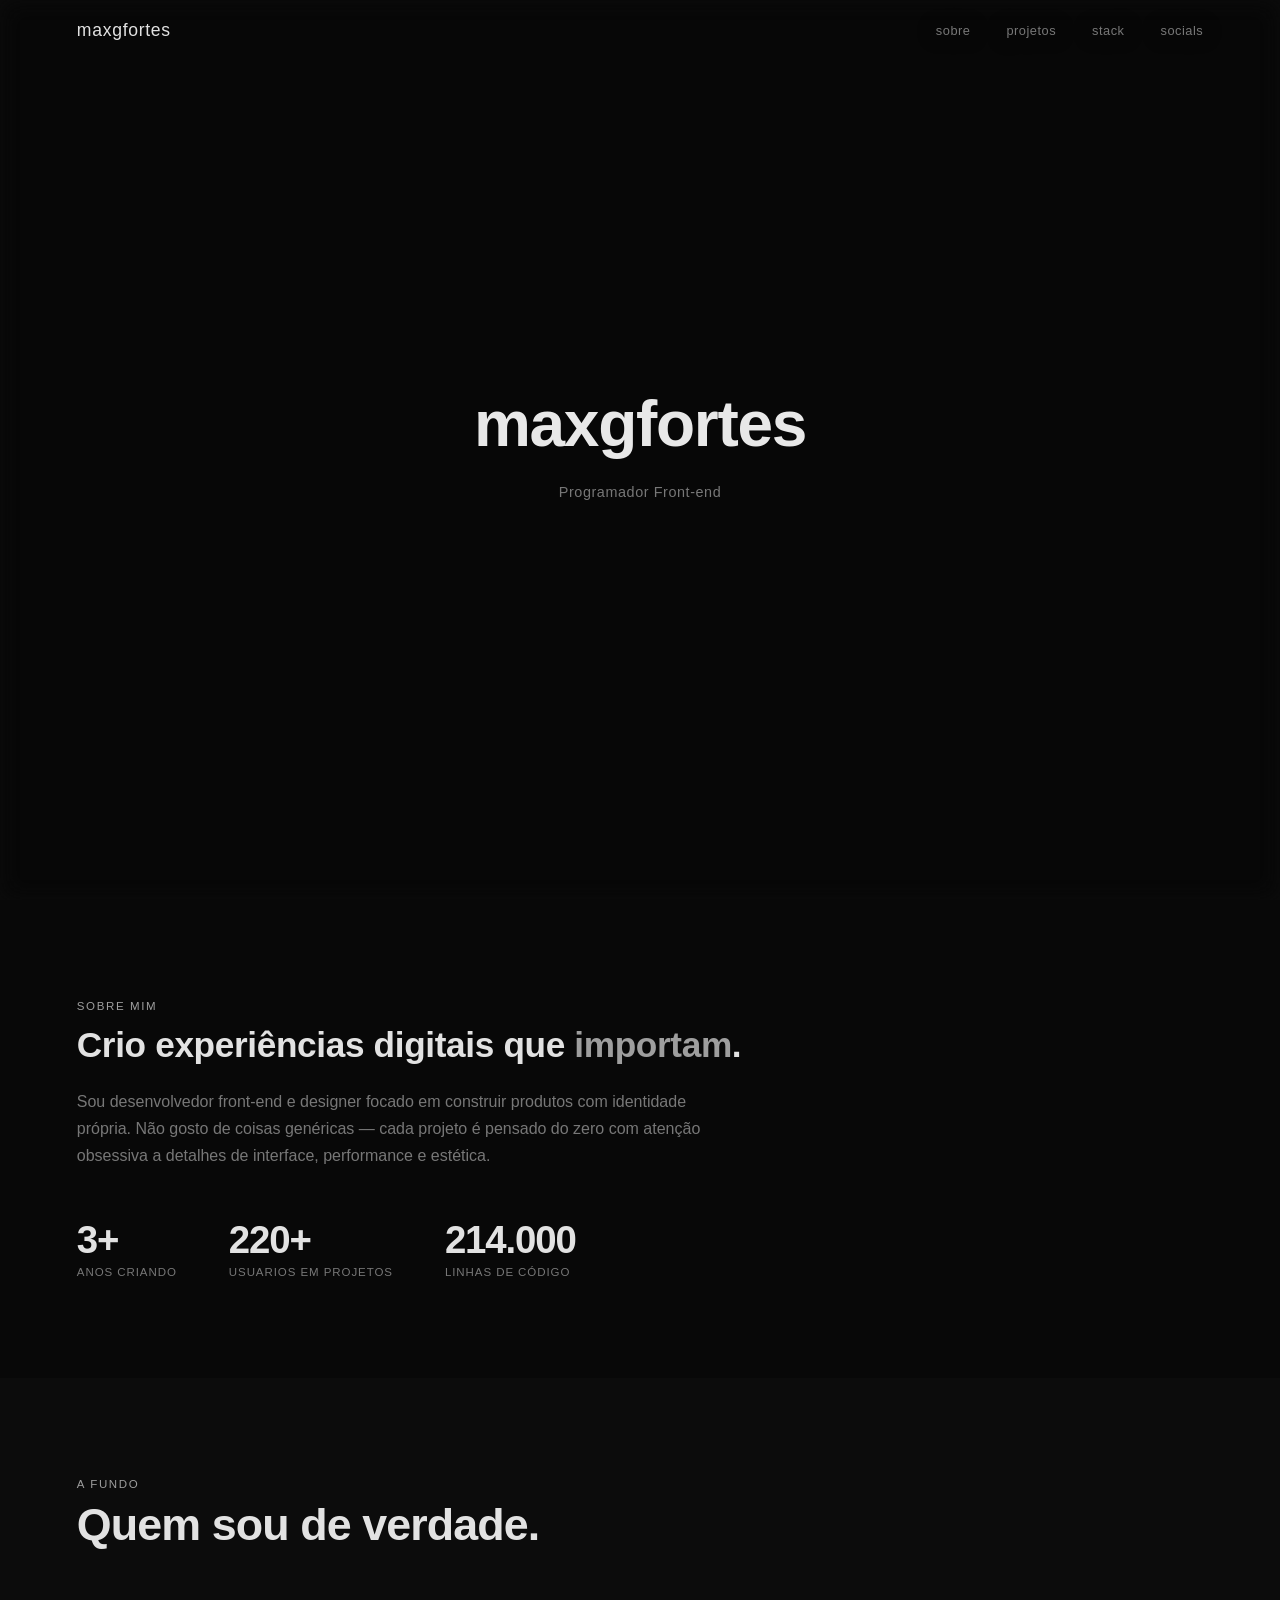
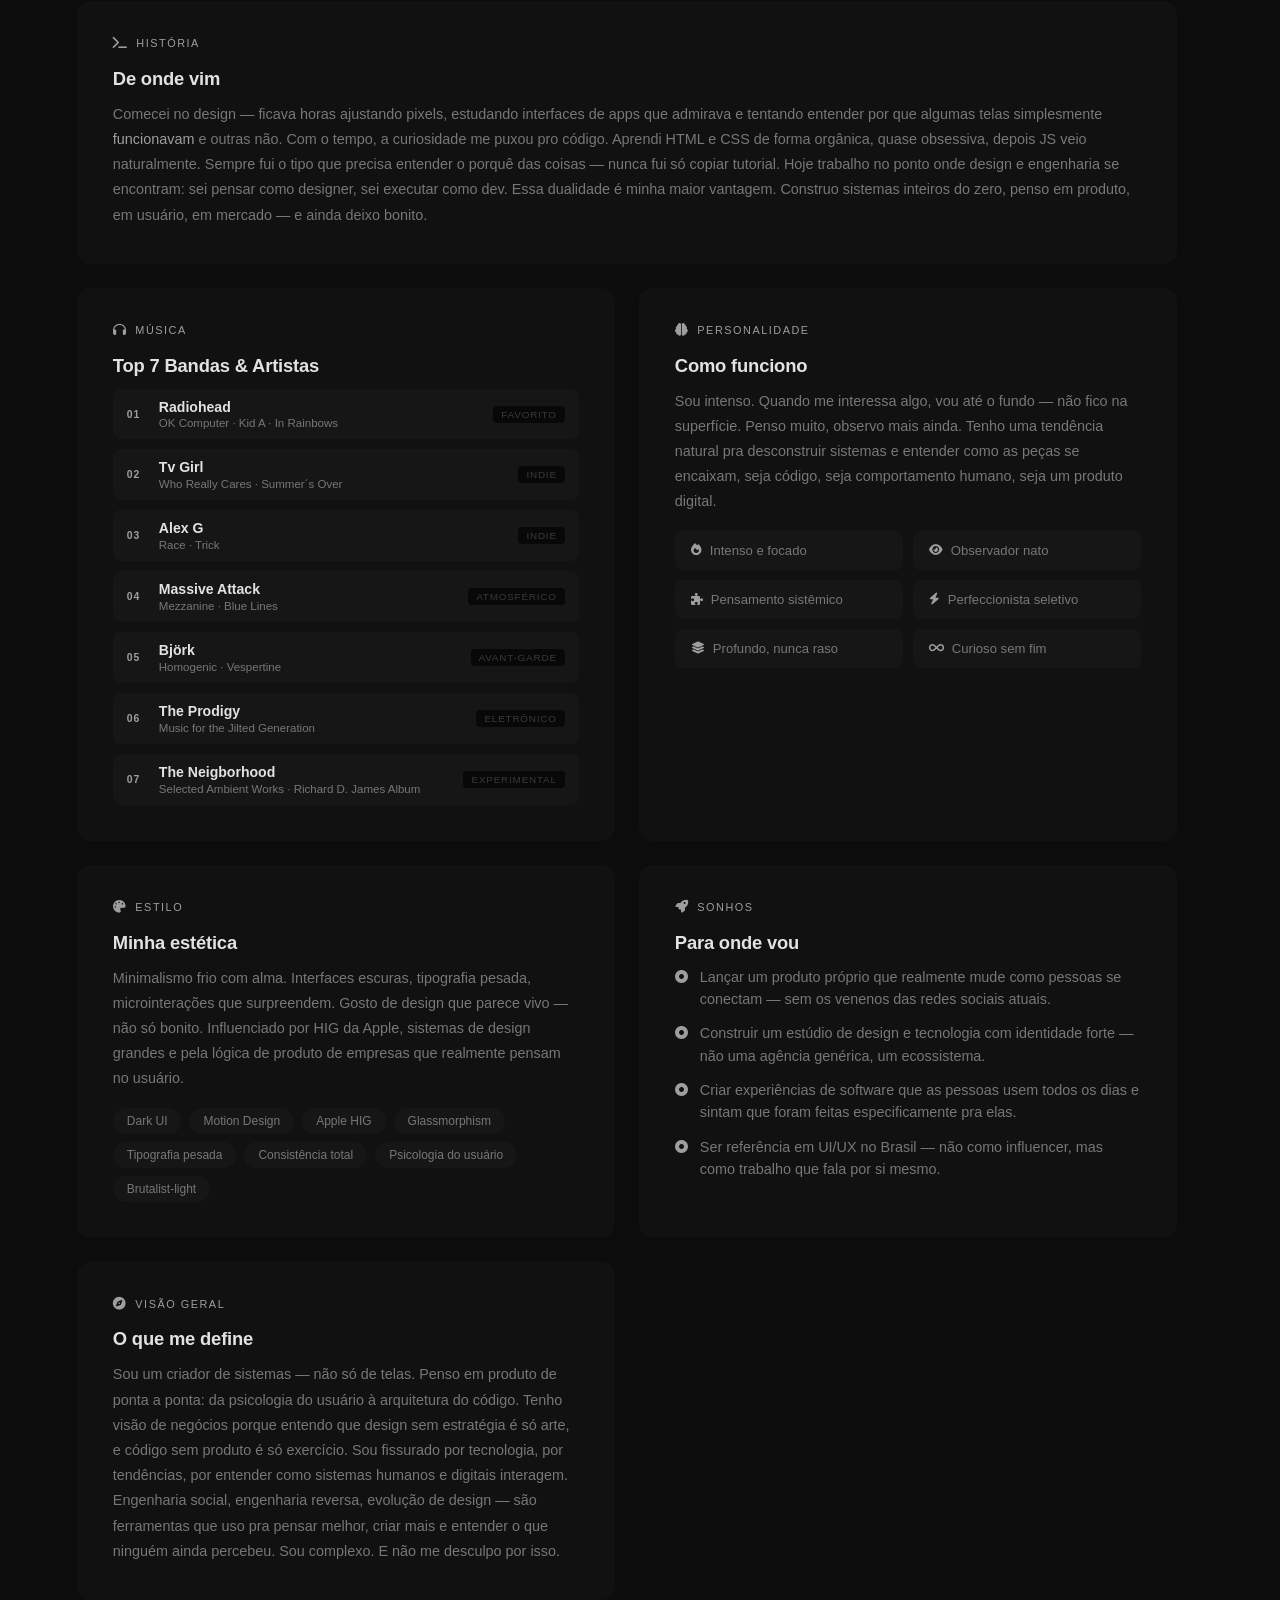
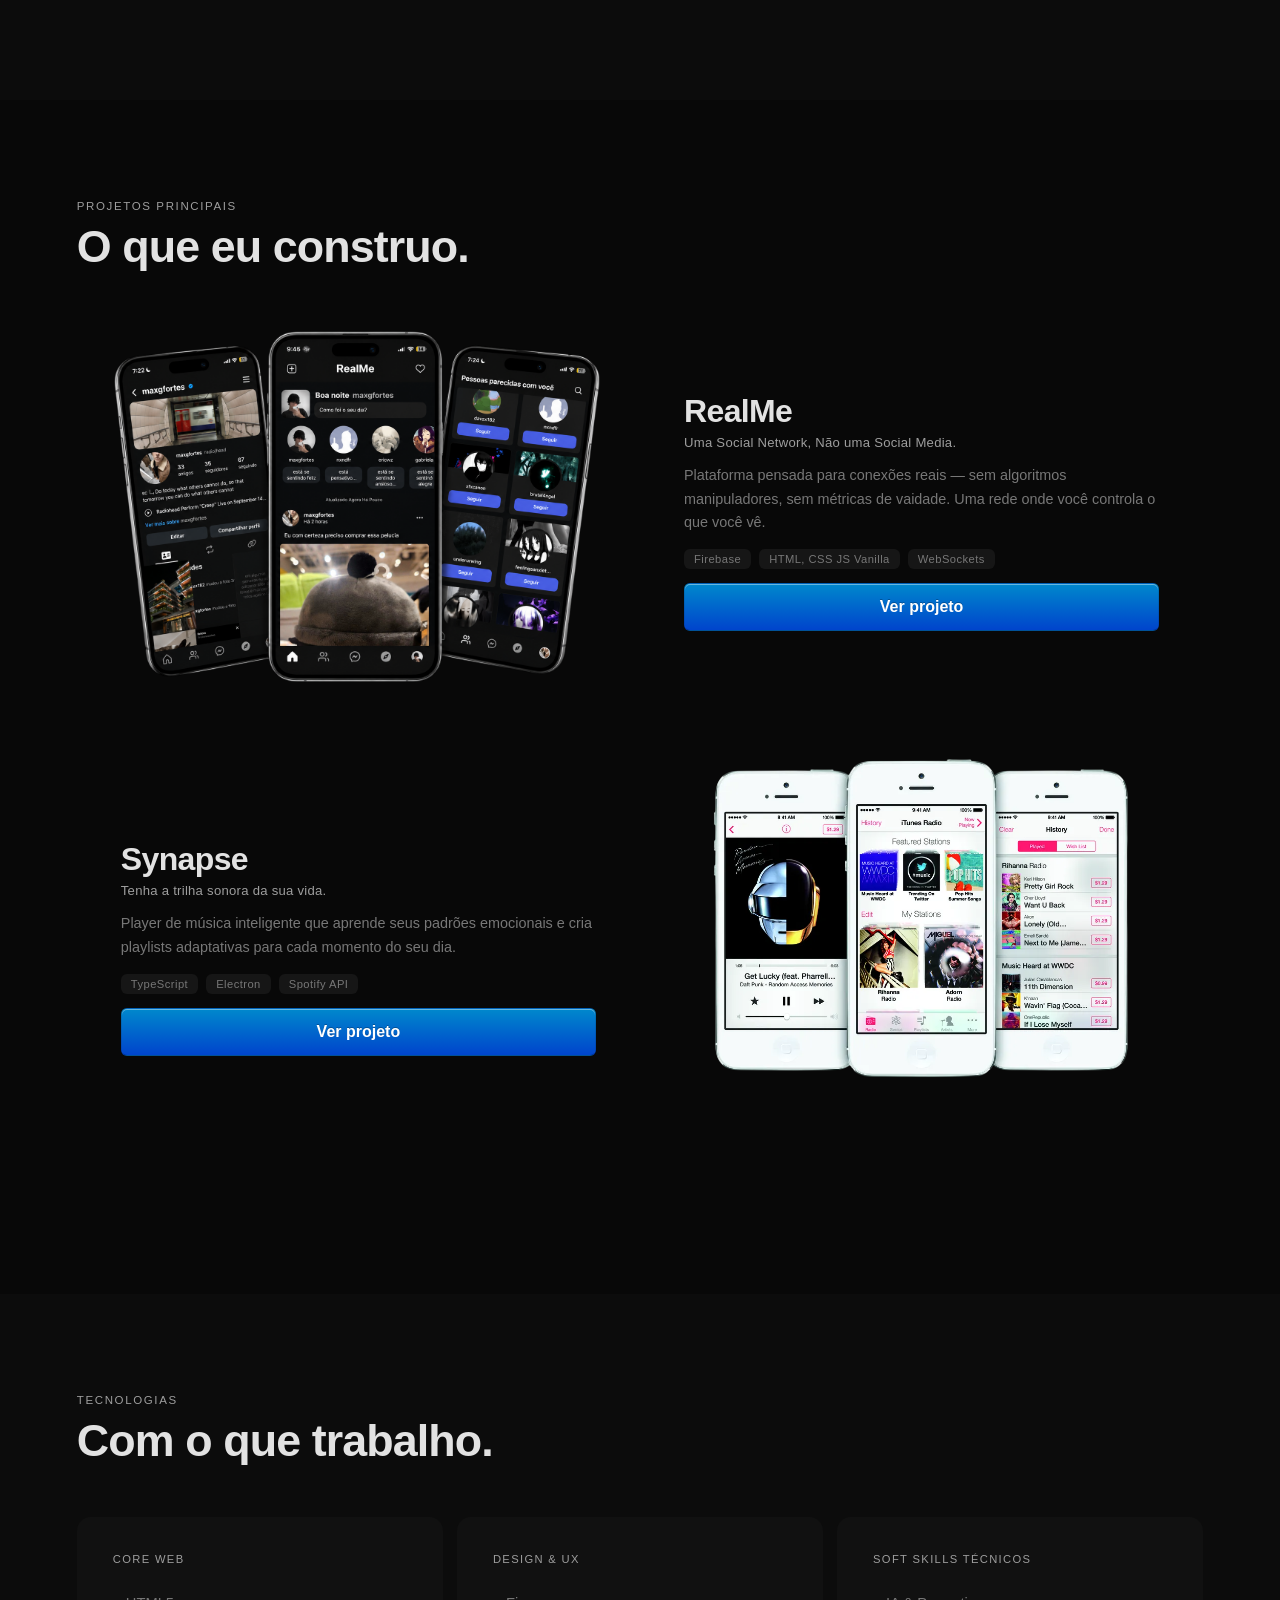
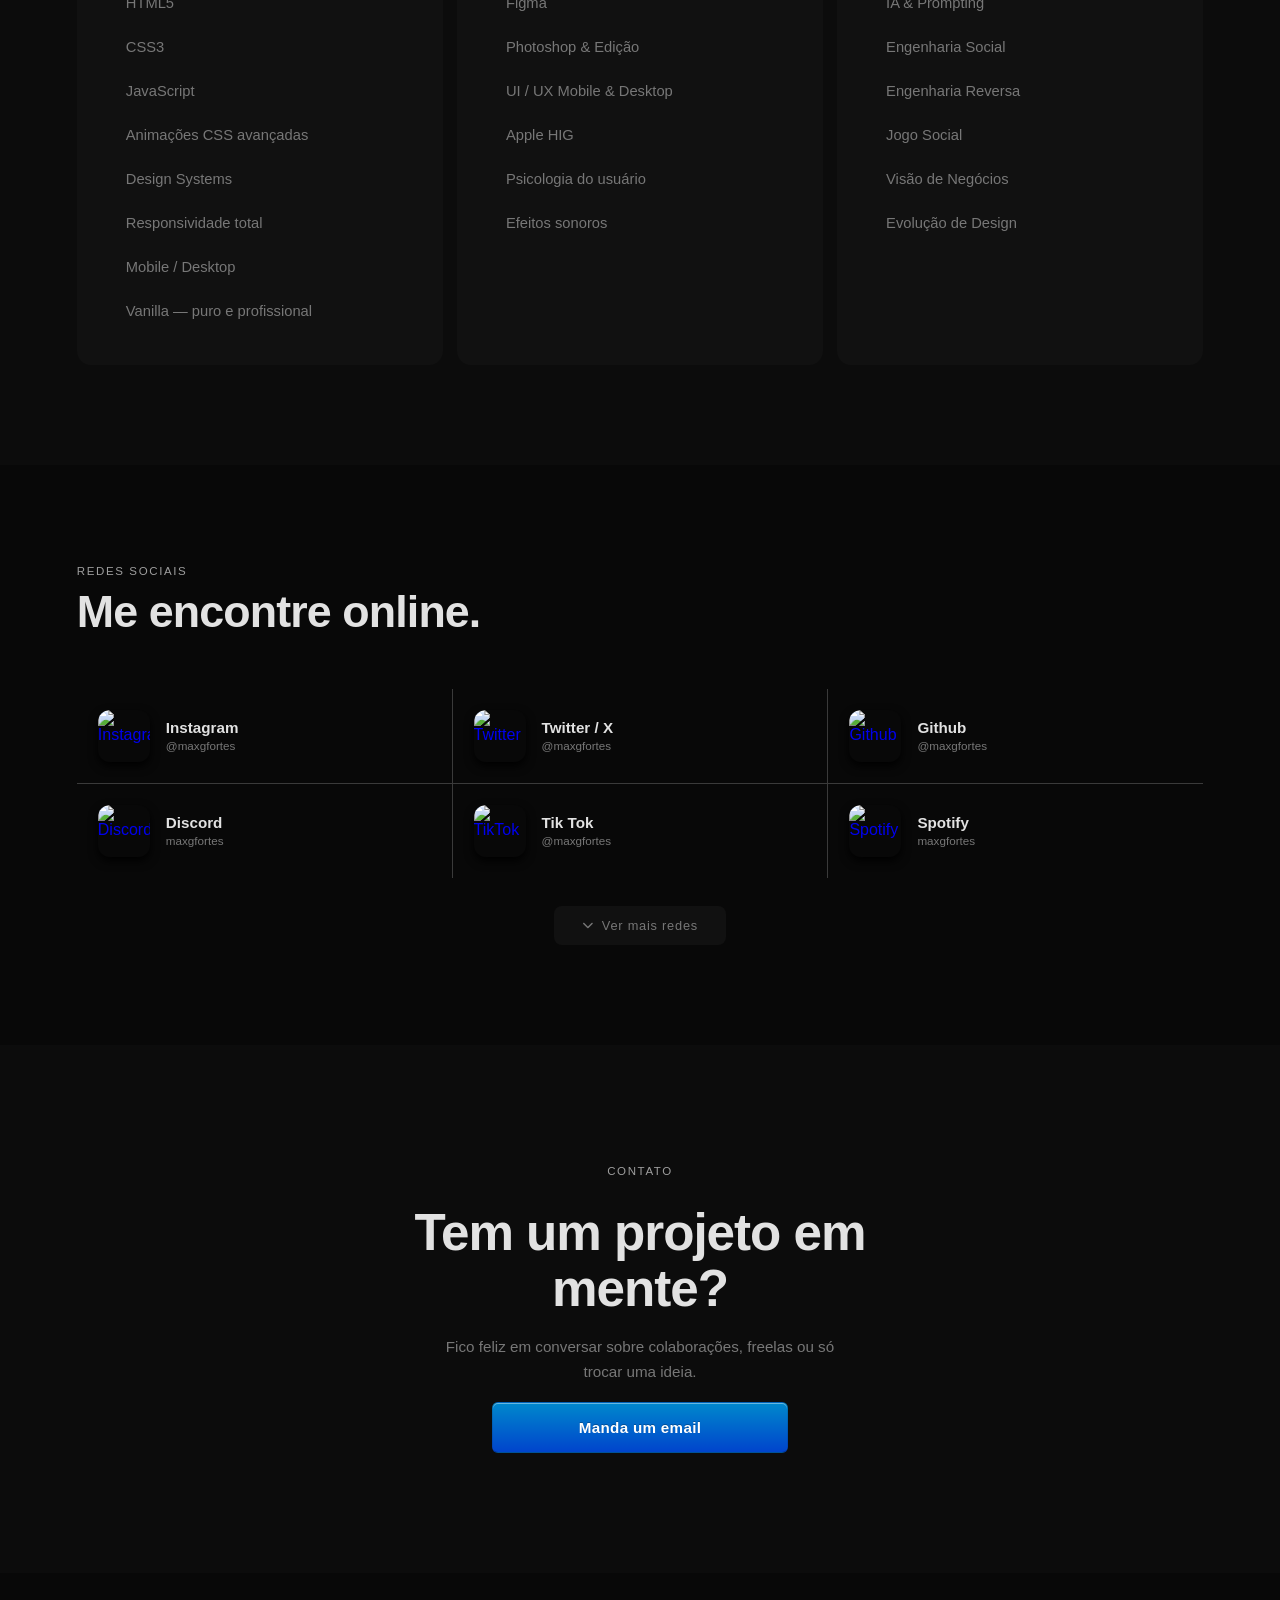
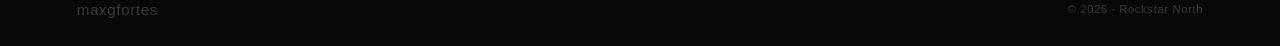
==== commit d570d725: "Rename maxgfortes.html to index.html" ====
--- a/index.html
+++ b/index.html
@@ -1,273 +1,556 @@
-<!doctype html>
-<html lang="en">
-  <head>
-    <meta charset="utf-8" />
-    <meta name="viewport" content="width=device-width, initial-scale=1" />
-    <title>GTA VI  A New Chapter</title>
-    <link rel="icon" href="./public/img/northLogo.png" />
-    <link rel="stylesheet" href="./src/styles/rockstarstyle.css" />
-  </head>
-  <body>
-    <div class="navbar">
-            <div class="logo left">                   
-                        <svg
-                        xmlns:dc="http://purl.org/dc/elements/1.1/"
-                        xmlns:cc="http://creativecommons.org/ns#"
-                        xmlns:rdf="http://www.w3.org/1999/02/22-rdf-syntax-ns#"
-                        xmlns:svg="http://www.w3.org/2000/svg"
-                        xmlns="http://www.w3.org/2000/svg"
-                        xmlns:sodipodi="http://sodipodi.sourceforge.net/DTD/sodipodi-0.dtd"
-                        xmlns:inkscape="http://www.inkscape.org/namespaces/inkscape"
-                        version="1.2"
-                        viewBox="0 0 216 198.8"
-                        id="svg2"
-                        inkscape:version="0.91 r13725"
-                        sodipodi:docname="Rockstar NYC.svg">
-                        <defs
-                            id="defs16" />
-                        <sodipodi:namedview
-                            pagecolor="#ffffff"
-                            bordercolor="#666666"
-                            borderopacity="1"
-                            objecttolerance="10"
-                            gridtolerance="10"
-                            guidetolerance="10"
-                            inkscape:pageopacity="0"
-                            inkscape:pageshadow="2"
-                            inkscape:window-width="1920"
-                            inkscape:window-height="1017"
-                            id="namedview14"
-                            showgrid="false"
-                            inkscape:zoom="1.1871227"
-                            inkscape:cx="108"
-                            inkscape:cy="99.400002"
-                            inkscape:window-x="-8"
-                            inkscape:window-y="-8"
-                            inkscape:window-maximized="1"
-                            inkscape:current-layer="svg2" />
-                        <path
-                            d="m 214.5,197.4 c -1,1 -2.1,1.5 -3.5,1.5 -1.4,0 -2.5,-0.5 -3.5,-1.5 -1,-1 -1.4,-2.1 -1.4,-3.5 0,-1.4 0.5,-2.5 1.4,-3.5 1,-1 2.1,-1.4 3.5,-1.4 1.4,0 2.5,0.5 3.5,1.4 1,1 1.5,2.1 1.5,3.5 0,1.3 -0.5,2.5 -1.5,3.5 z m -6.5,-6.5 c -0.8,0.8 -1.2,1.8 -1.2,3 0,1.2 0.4,2.2 1.2,3 0.8,0.8 1.8,1.3 3,1.3 1.2,0 2.2,-0.4 3,-1.3 0.8,-0.8 1.2,-1.8 1.2,-3 0,-1.2 -0.4,-2.2 -1.2,-3 -0.8,-0.8 -1.8,-1.2 -3,-1.2 -1.1,-0.1 -2.1,0.3 -3,1.2 z m 3,0.2 c 0.7,0 1.2,0.1 1.5,0.2 0.6,0.2 0.8,0.7 0.8,1.4 0,0.5 -0.2,0.8 -0.5,1.1 -0.2,0.1 -0.5,0.2 -0.8,0.3 0.4,0.1 0.7,0.2 0.9,0.5 0.2,0.3 0.3,0.6 0.3,0.8 l 0,1.2 -0.9,0 0,-0.7 c 0,-0.6 -0.2,-1 -0.5,-1.2 -0.2,-0.1 -0.6,-0.2 -1.1,-0.2 l -0.7,0 0,2.1 -1,0 0,-5.4 2,0 z m 1,0.9 c -0.2,-0.1 -0.6,-0.2 -1.2,-0.2 l -0.8,0 0,1.9 0.9,0 c 0.4,0 0.7,0 0.9,-0.1 0.4,-0.1 0.6,-0.4 0.6,-0.8 0,-0.4 -0.2,-0.6 -0.4,-0.8 z"
-                            id="path4"
-                            inkscape:connector-curvature="0" />
-                        <path
-                            d="M 178.4,0 38.3,0 C 17.2,0 0,16.7 0,37.1 l 0,124.5 c 0,20.7 16.6,37 37.9,37 l 140.2,0 c 21.3,0 37.9,-16.3 37.9,-37 L 216,37.1 C 216,16.3 199.5,0 178.4,0 m 33.3,161.6 c 0,18.4 -14.8,32.7 -33.7,32.7 l -140.1,0 C 19,194.4 4.3,180 4.3,161.6 L 4.3,37.1 C 4.3,18.7 19.2,4.2 38.3,4.2 l 140.2,0 c 18.7,0 33.3,14.4 33.3,32.9 l 0,124.5 z"
-                            id="path6"
-                            inkscape:connector-curvature="0"
-                            style="fill:#040301" />
-                        <path
-                            d="m 211.7,161.6 c 0,18.4 -14.8,32.7 -33.7,32.7 l -140.1,0 C 19,194.4 4.3,180 4.3,161.6 L 4.3,37.1 C 4.3,18.7 19.2,4.2 38.3,4.2 l 140.2,0 c 18.7,0 33.3,14.4 33.3,32.9 l 0,124.5 z"
-                            id="path8"
-                            inkscape:connector-curvature="0"
-                            style="fill:#ffab00" />
-                        <path
-                            d="m 173,122.1 -17.9,0 -3.1,-19.5 -11.5,19.3 -18.1,0 11,11.6 -9,19.5 19.8,-11.8 15.5,12 -2.9,-19.7"
-                            id="path10"
-                            inkscape:connector-curvature="0"
-                            style="fill:#ffffff" />
-                        <path
-                            d="m 185.5,118.2 -27.1,0 -4.3,-27 -15.8,26.8 -3,0 c -1.8,-3.1 -2.5,-7.6 -2.5,-10.4 0,-4.6 0.3,-9.1 0.3,-15 0,-7.8 -2.3,-11.9 -8.4,-13.4 l 0,-0.2 c 12.9,-1.8 18.8,-10.4 18.8,-22.4 0,-17.1 -11.4,-20.8 -26.3,-20.8 l -40.1,0 -17,80.4 21.3,0 6.2,-29.3 14.2,0 c 7.6,0 10.7,3.7 10.7,10.8 0,5.4 -0.6,9.7 -0.6,13.8 0,1.5 0.3,5.1 1.4,6.5 l 15.4,16.3 -13.3,28.5 28.4,-16.9 21.2,16.3 -3.9,-26.9 24.4,-17.1 z m -77.3,-46.3 -17,0 4.1,-19.4 15.8,0 c 5.6,0 11.5,1.5 11.5,8.3 0,8.7 -6.7,11.1 -14.4,11.1 m 36,69.3 -19.8,11.8 9.1,-19.4 -11,-11.6 18.1,0 11.4,-19.3 3.1,19.5 18,0 -16.2,11.3 2.9,19.8 -15.6,-12.1 z"
-                            id="path12"
-                            inkscape:connector-curvature="0"
-                            style="fill:#040301" />
-                        </svg>
-            </div>
-            <div class="logo right">
-                                           <svg xmlns="http://www.w3.org/2000/svg" xmlns:xlink="http://www.w3.org/1999/xlink" version="1.1" id="Capa_1" x="0px" y="0px" style="enable-background:new 0 0 1000 800;" xml:space="preserve" viewBox="10 28.01 980 743.98">
-<title>Grand Theft Auto VI logo</title>         
-                                    <style type="text/css">
-                                        
-                                            .st0{clip-path:url(#SVGID_00000097487940525801255610000010189204427885772971_);fill:url(#SVGID_00000021079588890789356160000017576338957985942658_);}
-                                        
-                                            .st1{clip-path:url(#SVGID_00000088844800139591244070000010020829746589525938_);fill:url(#SVGID_00000006701805251262277520000012598879435261304465_);}
-                                        
-                                            .st2{clip-path:url(#SVGID_00000137827389282705942250000014688726812118990772_);fill:url(#SVGID_00000016754964405070353800000004170314414622520477_);}
-                                        .st3{filter:url(#Adobe_OpacityMaskFilter);}
-                                        
-                                            .st4{clip-path:url(#SVGID_00000145041402407237559410000007088200554041627009_);fill:url(#SVGID_00000127740099876176266180000015305052547840317105_);}
-                                        
-                                            .st5{clip-path:url(#SVGID_00000145041402407237559410000007088200554041627009_);mask:url(#SVGID_00000060030666716632588380000003341272058095144092_);fill:url(#SVGID_00000096738587089865295360000000124934111076444604_);}
-                                        
-                                            .st6{clip-path:url(#SVGID_00000148620062701764144630000000046964475974026900_);fill:url(#SVGID_00000147912441865063375850000009959526291889804990_);}
-                                        
-                                            .st7{clip-path:url(#SVGID_00000163031821190847116780000013501978700425503422_);fill:url(#SVGID_00000083053353772842647480000008419699595706930057_);}
-                                        .st8{fill-rule:evenodd;clip-rule:evenodd;fill:#1D0030;}
-                                        .st9{fill-rule:evenodd;clip-rule:evenodd;fill:#FF2B90;}
-                                        .st10{fill:#FFFFFF;}
-                                        .st11{fill-rule:evenodd;clip-rule:evenodd;fill:#FFFFFF;}
-                                    </style>
-                                    <g>
-                                        <defs>
-                                            <path id="SVGID_1_" d="M954.37445,63.63692H755.95789v672.72601h198.41656V63.63692z M738.14526,28.01145H990v743.97705H720.3327    V42.93183L571.03625,352.14615L368.7681,771.07098L10,28.01145h274.16174l84.60669,171.97447l84.60669-171.97447H720.3327h7.20367    H738.14526z M368.76843,689.33337L670.87073,63.63692H475.45245L368.7681,280.48663L262.08429,63.63692H66.66634    L368.76843,689.33337z"/>
-                                        </defs>
-                                        <clipPath id="SVGID_00000155130864425621506400000011246359472498530727_">
-                                            <use xlink:href="#SVGID_1_" style="overflow:visible;"/>
-                                        </clipPath>
-                                        
-                                            <linearGradient id="SVGID_00000015327975038571381660000009895725336551574442_" gradientUnits="userSpaceOnUse" x1="500" y1="28.01145" x2="500" y2="771.98853">
-                                            <stop offset="0" style="stop-color:#350054"/>
-                                            <stop offset="1" style="stop-color:#6D016D"/>
-                                        </linearGradient>
-                                        
-                                            <rect x="10" y="28.01145" style="clip-path:url(#SVGID_00000155130864425621506400000011246359472498530727_);fill:url(#SVGID_00000015327975038571381660000009895725336551574442_);" width="980" height="743.97711"/>
-                                    </g>
-                                    <g>
-                                        <defs>
-                                            <polygon id="SVGID_00000032645392918268761040000011977638184012716684_" points="368.76843,730.20215 555.03296,344.42249     699.20367,45.82433 464.41391,45.82433 368.76843,240.23631 273.12277,45.82433 38.33322,45.82433 182.5041,344.42249   "/>
-                                        </defs>
-                                        <clipPath id="SVGID_00000065069507012881491440000005846513068063525785_">
-                                            <use xlink:href="#SVGID_00000032645392918268761040000011977638184012716684_" style="overflow:visible;"/>
-                                        </clipPath>
-                                        
-                                            <linearGradient id="SVGID_00000086673160546572941400000003101887695976692904_" gradientUnits="userSpaceOnUse" x1="368.76843" y1="730.20215" x2="368.76843" y2="45.82433">
-                                            <stop offset="0" style="stop-color:#E6953E"/>
-                                            <stop offset="0.5" style="stop-color:#FF4CB9"/>
-                                            <stop offset="1" style="stop-color:#2B60DA"/>
-                                        </linearGradient>
-                                        
-                                            <rect x="38.33322" y="45.82433" style="clip-path:url(#SVGID_00000065069507012881491440000005846513068063525785_);fill:url(#SVGID_00000086673160546572941400000003101887695976692904_);" width="660.87042" height="684.37781"/>
-                                    </g>
-                                    <g>
-                                        <defs>
-                                            
-                                                <rect id="SVGID_00000073684341689665879260000002493633541776414870_" x="738.14526" y="45.82433" width="234.04211" height="708.3515"/>
-                                        </defs>
-                                        <clipPath id="SVGID_00000109719146958530594960000004349924573323276443_">
-                                            <use xlink:href="#SVGID_00000073684341689665879260000002493633541776414870_" style="overflow:visible;"/>
-                                        </clipPath>
-                                        
-                                            <linearGradient id="SVGID_00000091012915291273429000000012876425826711723961_" gradientUnits="userSpaceOnUse" x1="855.16632" y1="754.17584" x2="855.16632" y2="45.82433">
-                                            <stop offset="0" style="stop-color:#E6953E"/>
-                                            <stop offset="0.5" style="stop-color:#FF4CB9"/>
-                                            <stop offset="1" style="stop-color:#2B60DA"/>
-                                        </linearGradient>
-                                        
-                                            <rect x="738.14526" y="45.82433" style="clip-path:url(#SVGID_00000109719146958530594960000004349924573323276443_);fill:url(#SVGID_00000091012915291273429000000012876425826711723961_);" width="234.04211" height="708.3515"/>
-                                    </g>
-                                    <g>
-                                        <defs>
-                                            <path id="SVGID_00000128453615970210169270000005729495952343833232_" d="M309.11041,365.25156    c-2.77405-10.64252-4.90482-21.64163-6.65155-32.85358c1.4462,15.19324,1.20779,30.30597,0.85016,45.41333    C305.21909,373.61954,307.15274,369.43311,309.11041,365.25156 M316.41913,326.69397l-1.40457,26.1102    c2.46951-5.1398,4.97382-10.27197,7.51425-15.39667L316.41913,326.69397z M496.8952,287.5947l71.53436,8.17679l-48.51636-51.46317    l22.16339,38.61734l-24.04498-20.45657l7.94531,19.62161l-42.44525-34.65125l29.69055,39.03476l-34.91776-26.71918    L496.8952,287.5947z M469.29813,284.4408l27.2879,3.11856l-47.76306-33.43994L469.29813,284.4408z M430.10822,279.96082    l5.05212,0.57782l-9.75546-17.65213L430.10822,279.96082z M381.09662,293.85492l9.23499,12.05368l-3.25766-12.74472    L381.09662,293.85492z M317.79199,301.1727l-0.02924,0.54593l1.08804-0.6683L317.79199,301.1727z M295.60001,299.55423    c6.24075-0.34723,12.50394-0.62717,18.78635-0.85104l11.70065-27.88452    C314.23026,279.70105,304.42108,289.42426,295.60001,299.55423z M273.00375,301.12997    c5.68729-0.48224,11.39716-0.89816,17.12726-1.25433c4.64752-12.49448,12.29651-23.76874,21.31976-34.48425    C297.52179,275.30328,284.94208,287.64026,273.00375,301.12997z M255.52057,302.84082    c4.55896-0.50845,9.13422-0.96802,13.72485-1.38226c5.80231-12.19882,10.80725-24.22034,15.02383-36.06717    C273.43207,277.58569,264.00253,290.1041,255.52057,302.84082z M235.85625,305.36737    c4.68797-0.68585,9.39499-1.3118,14.12114-1.88309c1.15704-6.17007,3.15163-12.43832,6.6922-18.88837    C248.59842,291.21127,241.91164,298.20346,235.85625,305.36737z M866.18256,257.56531    c0.71313,9.43857,1.63104,19.1546,2.71686,29.09839l-4.935-10.44476C864.76337,270.0062,866.02136,263.83258,866.18256,257.56531z     M813.91779,242.54335c-5.24493-5.29848-10.46594-10.57281-15.5451-15.87427c11.13074,5.75989,22.26135,9.91031,33.39203,10.93251    C826.94159,240.72311,820.96252,242.21959,813.91779,242.54335z M835.79663,265.11935    c-3.16547-3.40787-6.38678-6.77884-9.63483-10.12509c4.35944,2.39493,8.93219,4.34052,13.54822,6.19537    C838.92578,263.33099,837.578,264.57184,835.79663,265.11935z M857.87372,291.34012    c1.35095-0.15387,2.78809-0.26367,4.27527-0.34561c-3.66577-6.39001-8.59528-11.16214-15.37201-13.56973    C850.64746,281.96832,854.36713,286.5975,857.87372,291.34012z M915.01654,225.03293    c3.77075-5.50537,7.78601-10.90494,12.04974-16.18294c-13.3288,5.46616-24.53333,12.67862-34.22766,21.13324    C900.55341,227.76901,908.04431,225.9263,915.01654,225.03293z M904.47327,241.78632    c2.30408-3.99774,4.72687-7.95164,7.27094-11.85605c-7.2652,4.38387-13.9342,8.76746-20.36926,13.1516    C896.01123,242.40457,900.61993,241.75272,904.47327,241.78632z M897.02246,255.68851    c1.34814-2.713,2.74866-5.40953,4.20081-8.08815c-6.35016,3.84528-11.93573,8.19891-17.37549,12.65028    C888.3363,258.45349,892.74359,256.88821,897.02246,255.68851z M882.80402,290.51706    c3.33209-10.25204,7.33618-20.3801,12.02643-30.30466c-13.73682,6.88913-16.32422,10.46942-18.83868,30.37918    C878.39734,290.53214,880.69574,290.48883,882.80402,290.51706z M923.61755,280.48947    c5.18616-2.21979,10.58093-4.35559,16.17609-6.41183c-8.91284-1.41785-18.64752-3.97153-29.24445-7.71771    C915.57721,271.01422,919.92035,275.72501,923.61755,280.48947z M895.505,294.58234    c6.57062-3.88483,13.65942-7.56247,21.23865-11.04459c-4.888-2.38351-10.21252-5.2395-16.02167-8.61942l-13.17023,15.84531    c0.98083,0.10397,1.88019,0.24628,2.68158,0.43643C892.79498,291.8074,894.36218,292.90408,895.505,294.58234z     M926.71918,312.64804c-8.4071-1.62082-17.2821-2.6745-26.84631-2.89258c-0.24982-1.74478-0.55585-3.45633-0.90204-5.07935    C908.33679,302.55356,917.76385,297.95267,926.71918,312.64804z M817.70172,484.3855    c-6.88617,9.78198-11.61945,20.72861-11.81342,34.12946C809.37494,507.07437,813.24017,495.68741,817.70172,484.3855z     M874.56714,428.91006c-14.09033-12.92398-19.60944-28.92856-19.75909-46.86258    C860.94153,398.12115,867.31738,413.95102,874.56714,428.91006z M848.51984,315.01962l-1.93073,9.87921    c1.23474-2.17538,2.47601-4.3013,3.72522-6.36017c-0.49005-0.76718-0.91522-1.57162-1.30664-2.4115    C848.83875,315.76434,848.67621,315.39462,848.51984,315.01962z M832.17059,310.72821    c4.91956-0.26364,9.83948-0.44861,14.75934-0.54791c-0.72449-2.90274-1.07751-5.84686-1.00616-8.40387    c0.05011-1.78934,0.30792-3.38828,0.91272-4.76535l-2.88159-0.64487L832.17059,310.72821z M813.10175,312.11844    c4.71918-0.43033,9.4386-0.79999,14.15839-1.10126l-1.07776-9.01465L813.10175,312.11844z M804.77454,312.93927    c2.19312-0.23184,4.3858-0.45187,6.57892-0.65863l0.19232-13.82703L804.77454,312.93927z M778.58765,316.22903    c1.60144-0.23035,3.20361-0.45563,4.80524-0.67599l2.85327-16.68164L778.58765,316.22903z M790.63708,175.38538    l-19.26105-21.49089l16.19641,7.08234l-0.3548-1.66832l-20.96332-21.80086l8.57214,3.96642l-6.27258-18.16075l13.93872,13.78049    L776.565,109.2256c-1.74628-4.4873-2.64526-8.97523-3.13617-13.46344c4.85089,9.00635,9.92322,15.8029,15.05438,22.02213    c-8.37433-24.13783-8.42285-41.68421-0.6275-53.02013c1.96503,16.75803,4.72614,32.85356,8.36371,48.21911    c0.35455-15.97536,4.23682-30.92374,17.98157-43.00092c-4.58655,16.55122-6.77411,32.36483-7.73627,47.80194    c4.78595-12.31504,10.33551-23.59088,18.19061-31.72861c-1.29285,8.72604-3.02802,17.78307-5.43622,27.34502    c3.28235-3.31582,6.89294-8.02336,11.29095-16.07299c0,16.45544-2.92725,34.37273-4.39069,51.5592    c7.90875-9.69292,11.25922-20.5735,12.75446-31.93723c14.32245,28.77104,0.73181,57.75139-1.2547,70.34552    c6.12048-7.7915,10.67944-18.9213,14.84564-30.89394c3.23193,14.78362,2.41296,31.13989-1.88226,48.84531    c2.94843-2.39478,6.11285-6.58018,9.61841-13.56786c2.20178,14.79039,2.90533,29.53326-3.55463,44.04456    c2.16022-1.13269,4.32092-3.11246,6.48187-6.26253c0.66125,8.067,0.73279,16.35526-0.83655,25.25761l3.31732-5.38165    c-3.85822-60.56487,1.44739-108.71565,25.97504-130.82126c-2.36035,5.28886-3.49371,10.71422-3.34528,16.28181    c6.40863-17.95877,15.05756-30.60815,25.92712-37.99085c-3.88605,4.9248-6.42853,10.24381-7.94525,15.86437    c12.27545-14.3013,24.79285-27.76122,39.30872-34.23374c-1.92334,2.36608-3.23425,4.73133-4.18195,7.0974    c9.7572-7.5275,19.51508-12.16472,29.27258-15.23824c-6.96393,4.68079-13.59863,9.72044-19.02728,16.0732    c7.84296-4.40952,15.01776-5.81873,21.7453-5.21874c-12.09412,6.15141-23.03333,13.40017-32.19958,22.33551    c6.22711-2.90466,11.89368-4.60956,17.14526-5.4275c-7.70703,4.24349-13.27209,9.32394-17.77246,14.8208    c13.1192-3.13873,22.21802-3.12469,29.48157-1.66991c-19.00757,5.57278-37.65845,12.09502-54.99066,22.12649    c21.61078-4.67125,41.67944-8.20473,56.8725-8.14084c-10.40204,2.96254-20.47552,6.22041-29.48187,10.43701    c5.06152,0.24954,11.45404-0.38667,18.19092-1.25247c-12.17053,3.93303-23.65576,8.17361-33.03619,13.35973    c14.30969-0.86455,25.76593,0.02994,35.33618,2.08707c-12.02954,3.36775-24.44092,6.35345-34.29059,11.89824    c12.26337-1.38737,23.35223-1.4651,33.24524-0.20883c-22.69574,7.1781-43.79559,15.01877-63.1452,23.58804    c16.18921-4.10278,32.66467-7.45517,50.39093-7.51498c-16.62927,6.02431-32.57867,12.7605-46.41815,21.70932    c10.69012-4.1523,21.23407-7.55219,30.94537-6.67996c-14.05341,6.62512-26.51074,14.11115-37.2182,22.54433    c10.84644-3.66452,21.45532-6.19843,31.86194-7.77553c12.38086-15.09822,26.80829-29.1786,43.34814-41.84914l0.20917,70.972    l-11.08148-4.27917c3.1792,4.592,7.27502,9.18489,12.12683,13.77724c-9.73376,0.44185-21.00287-0.54536-33.2453-2.60962    c6.4549,5.04575,17.86877,8.38396,32.409,10.64584c-3.32758,9.31972-16.74548,11.34581-44.32678,3.13112    c4.02765,5.40054,10.11652,10.31137,17.94647,14.80835c8.66504-3.02518,17.78046-5.87018,27.3197-8.5466l-0.41815,65.75366    c-6.83026-7.13763-13.66095-16.24066-20.49084-27.55377c2.37604,7.2243,5.5318,14.16544,9.22046,20.91324    c2.62054,0.94385,5.2243,1.90887,7.81909,2.88412l-1.25464,147.16205l-12.75439-65.96201l-8.78149,71.18085L934.59161,377.4108    l-1.04565,76.60812l-23.62817-70.76718l-1.61847,10.17694c22.66669,62.00845,44.90253,124.25607,63.36615,188.59641v94.35089    c-22.71735-78.2583-46.5636-156.29132-71.12201-234.18234l-0.5498,3.45517c3.48535,13.19308,5.58136,26.03885,5.84631,38.42722    c-5.30005-12.05054-10.93903-21.90662-17.35431-26.71887c6.80847,20.43631,12.07928,41.69897,15.26367,64.08365    c-8.72845-21.70132-17.89447-42.31424-27.18188-62.62244c8.2569,29.40997,15.78918,59.06104,22.37262,89.02777    c-10.53369-18.82257-21.87445-37.46695-34.91815-55.73358c14.5351,30.17804,26.2373,60.59027,34.08179,91.32422    c-5.14081-12.47534-12.91144-24.33307-22.79089-35.69464c8.75079,17.72241,15.08783,35.64545,20.49103,53.64661    c-11.90125-20.75262-26.78015-38.39117-44.53638-53.02032c19.80371,28.04602,34.21033,57.67725,44.53638,88.50629    l-35.3363-37.36493l25.50873,54.69037l-13.38159-13.77716c6.90704,15.52374,12.5376,31.79083,16.09973,49.263    c-8.78156-8.34967-15.99536-16.59485-26.3454-25.04883c6.69971,13.70715,11.35333,27.414,15.26379,41.12183l-18.40002-27.13654    c5.41425,12.98529,9.22186,26.32697,12.12726,39.86975c-12.98529-17.03711-27.78662-32.50378-44.95398-45.92291    c0.97778,10.37885-0.48907,19.81915-3.1366,28.80615c0.11694-13.80573-0.74512-27.17731-3.13623-39.86938    c-4.14886,5.81573-7.42316,13.59406-10.45471,21.91779c-1.67255-23.72705-2.72046-47.4541-1.88153-71.18085    c-5.03748,8.34375-9.18176,17.67871-11.70911,28.80646c-2.41046-26.51935-2.1908-52.4549,0.41809-77.86053    c-3.17212-29.59259-0.10364-57.93964,10.66376-84.74887l-0.44507,0.55579c-0.24414,1.36777-0.91302,2.59164-1.86743,3.53287    c-0.54944,0.54083-1.19275,0.98822-1.90271,1.31732c-9.15314,12.07999-17.33038,25.134-24.84821,38.84735    c9.10565-42.19135,26.59741-104.62338,48.19885-155.82617l-4.61932-16.86176l-3.39856,20.54617l0.06934-0.02951l-0.16376,0.60052    l-0.27075,1.63556l-0.20074,0.08282c-4.03381,14.64816-8.51917,29.1752-16.51007,42.76907l1.04565-23.58771    c-3.96539,12.82562-8.92346,22.67532-14.00946,32.14606c1.98309-11.07925,2.33893-21.34583,2.09137-31.3111    c-5.85144,16.22464-12.27039,30.32458-19.23651,42.37436c3.00262-15.58618,4.73315-31.17203,5.22742-46.75787l0.85162-0.36392    l-3.16797-24.11884c-6.29047,28.30334-14.68799,53.87183-26.55438,74.93787l4.80872-50.72388l-15.47247,25.04919l1.2547-90.38538    c8.43536-1.5116,16.87097-2.9664,25.3064-4.31802l5.76416-26.35941l-20.28156,23.3793l12.63873-33.71619l-23.00891,28.28079    l-0.41815-49.26266l32.89209,1.2225l1.35388-2.81662l-31.94592-13.85275l12.12708-5.42715l-11.70905-3.75732l12.96375-12.10706    l-14.21844-2.92229l-2.50873-56.36031l31.78156,45.50578l-4.18188-31.72888l30.10974,43.98999    c8.62384-1.0065,17.40405-1.88834,22.01569-6.09969c-7.65405-3.28145-12.78046-7.42772-16.38934-12.09357l-13.68152-10.5571    l8.53113,1.48817c-0.21686-0.52725-0.42493-1.05727-0.62402-1.59059l-0.26202-1.23125l-17.5766-18.07915l14.34851,2.90245    L790.63708,175.38538z M194.77805,318.62152l-19.86372-0.20905c18.99284-5.55084,38.46449-9.64673,58.29933-12.65097    c6.27562-13.64655,13.18533-27.02866,22.20123-39.53519c-13.38179,13.01193-28.43587,23.93588-42.65398,35.90366    c4.01006-13.08279,13.51796-26.02148,28.12216-38.82559c-16.26027,13.60312-31.76163,23.27383-46.6272,29.64111    c15.40891-12.26077,28.67482-27.19122,39.62245-45.29701c-16.23901,15.53987-32.47833,29.98216-48.71776,38.826    c17.66814-17.63849,32.82724-40.91307,49.24023-61.37c-22.72057,19.2738-44.91899,40.42621-67.63989,59.7001    c6.06058-18.3306,13.66318-36.22035,23.62721-53.43793c-15.44717,11.83205-29.29756,26.01974-41.81812,42.16556    c3.545-11.63327,7.95235-23.0873,14.84528-34.02458c-8.55901,5.78201-14.93262,14.94679-20.69968,25.04912    c-3.23775-11.20135-1.22319-20.31848,7.10912-26.92786c-8.20488,1.59184-14.52264,5.77504-20.49101,10.43701    c5.54965-11.55519,12.91943-22.74748,24.04527-33.18976c-10.20059,4.40157-19.14207,10.41939-27.39053,17.32559    c-0.80154-8.21136,1.29005-14.47154,5.64561-19.20418c-4.44485,0.5966-7.9623,1.69971-10.87285,3.13106l-3.3456-9.18456    c3.83185-4.51814,8.64375-8.14601,14.00909-11.27196l-11.91817,5.63564l-28.85404-49.05399    c64.95947-9.34035,139.73862,15.18576,223.09834,69.30215c9.06866-2.36394,21.82977-2.87451,26.13593-9.81075    c-11.50775-0.07268-22.15604-0.62212-31.15405-2.08755c7.94986-3.23352,14.0383-6.9735,18.92181-11.04233    c-12.91174,3.09296-23.81787,2.7529-32.82681-0.83459c5.5004-2.69246,10.07736-5.6781,14.32315-8.78862    c-8.10843,0.81566-15.24066,2.45576-21.53622,4.80138c1.63751-4.08847,4.56491-7.53206,8.99051-10.22859    c-9.72235-3.58307-23.41776-1.53093-35.1268-2.29617c4.2785-2.52602,9.38013-4.6411,16.72714-5.63564    c-12.7196-1.82674-25.54401,2.60919-38.47243,1.2524c7.44366-4.7034,13.25539-9.76906,18.19066-15.02936    c-13.38869,0.64134-27.35403,2.79169-41.85832,6.35504c10.86026-8.11615,23.35997-15.75063,36.59097-23.17026    c-15.12408,3.64752-30.20796,8.01569-45.33205,14.31001l3.76341-6.67961c-5.1237,1.83391-10.21091,3.39145-15.05432,3.13098    c4.38255-4.1821,7.18672-8.2718,9.19966-12.3156c-8.85129,2.52151-17.70279,5.33858-26.55399,9.3933    c5.0948-6.3502,12.74692-11.94926,22.58144-16.908c-15.95575,2.78787-31.29848,7.92676-45.58148,17.11676    c11.18652-15.82986,28.22682-22.47429,38.89056-35.90344c-19.58459,3.23554-38.96062,25.46643-58.12679,26.30139    c10.71481-7.43665,18.90608-14.62048,24.04527-21.50029c-16.23003,11.05104-32.11362,19.68427-47.50712,24.8905    c12.9625-11.67529,24.74282-23.11459,34.91781-34.2334c-19.82193,13.37231-43.19733,22.67212-69.9881,28.25154    c5.38811-3.14674,8.21346-7.53905,13.41306-10.71291c12.34393-7.53358,25.95696-14.0077,31.75031-22.47678    c-20.14084,5.01131-34.73404,14.55016-47.89435,25.13549l-3.13624-12.10691c16.07076-19.07412,36.96962-31.8595,65.8641-34.23374    l-34.70914-6.67976c21.46725-9.1508,46.836-10.05318,77.78162,0.83509c-7.81073-5.82047-17.452-11.40182-31.67723-16.38616    c21.13359-3.79977,42.46364,1.81221,63.87683,11.3763c-4.24193-6.15915-11.1384-11.08381-21.74628-14.80932    c18.45529-0.27327,35.17125,5.71854,48.8868,23.25911c-1.91406-8.5105-7.28448-16.06303-14.21721-23.18201    c31.80695,9.74339,43.17365,25.55978,51.47604,42.286c1.31247-2.46994,1.75409-5.46194,1.67285-8.76711    c11.27289,9.66533,21.62515,19.69796,30.10907,30.47649l59.38113,124.82668    c10.14487-10.83876,20.24368-22.27191,30.10873-36.73827c1.95154,3.06171,3.1712,6.43629,5.85474,9.18497    c-0.15295-10.09183,0.1474-19.83205,2.50906-27.97163c2.87381,5.52873,6.04837,10.3362,9.61801,14.19434    c0.63116-30.0984,10.38153-56.73819,33.03595-78.48637c-1.53757,8.26317-2.12939,15.38422-2.09052,21.70863    c8.59677-19.37587,19.28009-35.03716,34.29056-43.0005c-10.79547,12.71555-15.13278,26.87552-15.05438,42.37492    c12.06039-24.19267,27.66199-46.36409,51.43594-63.87514c-2.95453,5.36679-5.40961,10.84512-7.10913,16.4905    c9.47168-4.79688,19.94055-8.42262,31.78156-10.43701c-9.94147,5.70057-18.21661,12.52947-24.25439,20.87402    c17.56348-5.28796,36.17249-14.02029,52.69031-15.8643c-14.35742,6.98131-24.95483,15.00556-34.29065,23.37888    c14.2746-6.25768,34.70648-12.04884,48.40442-11.58479c-3.89874,2.27432-7.28735,4.71861-9.93188,7.41002    c10.34583,1.86614,18.78723,6.20472,26.34528,11.68982c-12.96313-1.4021-25.92749-1.94034-38.8905,0    c9.49115,6.99991,18.10858,14.29163,25.09045,22.12648c-7.66559-2.61569-15.33331-5.90317-22.99957-5.8448    c2.75989,2.92949,5.04608,5.97743,6.69092,9.18462c-9.06061-4.73645-18.12134-8.95338-27.18146-12.57677    c8.42529,5.84868,15.96814,12.10408,22.58142,18.78702c-16.92462-7.16884-34.09375-12.54117-51.43616-16.64726l45.99963,24.63141    c-14.49658-1.82631-29.82996-7.51498-44.74493-11.27231l25.09064,14.19434l-43.4903-5.42696    c10.45975,5.5647,19.7879,11.55235,28.0177,17.95172c-15.01962-3.8945-27.91565-5.98697-40.14496-7.51471l28.43591,16.69926    l-18.39966-2.9223l5.43622,4.59219l-15.47247,3.33981l-23.41806-2.50485l38.89053,14.19447l-18.81781,0.83495l3.34534,5.84502    l-33.87244,0.41743l10.87271,4.59235c49.06595-0.41759,72.4147-41.12225,147.19876-1.25275l-10.45435,23.79639l-8.36383-7.93179    l5.85437,16.6989l-4.59991,9.18483l-6.90009-11.06348l3.97253,15.23837l-6.69061,18.78668l-38.47278-40.91351l31.36346,52.3945    l-45.79645,98.10938l16.72717-44.87958l-6.06378-6.67975l2.09131,9.60205l-15.89099,43.83585l-24.04523-51.14175l5.2269,71.80676    l-33.03595-90.59341l6.27283,67.84067l-22.3728-53.64621l0.62738,32.146l-26.97269-63.45709l3.34558,33.39844l-23.20911-34.85999    l2.92722,26.71915l-19.02716-37.57367l-3.38446,13.362l37.26077,48.63364l-13.38211-5.00977l30.52707,46.96725l-12.96341-8.35001    l18.19101,42.16595l-20.28189-16.07306l19.02719,82.45248l-15.47281-29.64117l3.13654,52.39392l-9.40909-11.48041    l-11.70908,45.50537l2.50919-13.77716l-20.90909,49.6803l0.83655-22.75281l-29.27286,70.34589l-1.67239-33.1897    l-15.05441,40.91321l1.04535-50.30688l-11.50006,16.2821l7.52716-26.71881l-7.10898,7.30591l24.88147-57.40387l-25.09052,34.65118    l13.59091-45.08789l-22.37253,26.3009l19.44498-42.79172l-17.35431,22.33517l36.59085-65.54486l-35.33615,48.63684    l15.26367-41.33096l-14.63651,13.77731l31.99091-69.92844c-12.45413,17.33963-23.51346,35.60861-34.29095,54.06409    c6.68259-20.31741,12.62399-40.63501,16.51816-60.95245c-6.81943,6.16324-11.931,13.17926-16.51816,20.45679    c1.73538-12.71936,4.95523-25.34045,10.87253-37.78238c-5.02194,3.3692-9.9621,7.55585-14.84506,12.31573    c9.42001-18.04901,20.75238-34.90591,32.40878-51.5592c-9.38013,9.63062-18.42926,20.35965-26.9725,32.77289l4.35376-25.08578    c-27.37454,56.34772-47.92914,118.93619-65.61813,184.14572l-22.58157-49.88864    c12.22995-36.28207,26.26794-72.17767,42.01593-107.70724c-4.09863-16.83533-5.4144-37.18826-10.85928-51.77045    c1.82639,36.70935-1.68597,65.99438-15.47244,80.9913c2.03052-17.11707,3.40634-34.23318,3.76376-51.35016    c-3.27377,21.18488-10.10791,37.12332-19.23634,49.68018c3.07982-20.40451,5.21446-40.89484,5.22725-61.57843    c-8.83104,30.8194-18.62636,59.7811-31.36342,83.07907c1.37704-15.85275,3.21812-31.80856,7.1091-48.21906    c-5.73172,10.44724-11.69307,19.05502-17.98163,25.04886c1.5258-14.75443,4.04958-29.08179,7.52727-43.00092    c-4.86403,7.74911-8.86578,16.18646-12.33635,25.04892l-42.02681-75.35532L194.77805,318.62152z"/>
-                                        </defs>
-                                        <clipPath id="SVGID_00000127738951789558104900000000999834621042054027_">
-                                            <use xlink:href="#SVGID_00000128453615970210169270000005729495952343833232_" style="overflow:visible;"/>
-                                        </clipPath>
-                                        <defs>
-                                            
-                                                <filter id="Adobe_OpacityMaskFilter" filterUnits="userSpaceOnUse" x="72.04345" y="60.46957" width="901.29449" height="658.02258">
-                                                <feColorMatrix type="matrix" values="1 0 0 0 0  0 1 0 0 0  0 0 1 0 0  0 0 0 1 0"/>
-                                            </filter>
-                                        </defs>
-                                        
-                                            <mask maskUnits="userSpaceOnUse" x="72.04345" y="60.46957" width="901.29449" height="658.02258" id="SVGID_00000156586133676251194730000006474746111563290016_">
-                                            <g class="st3">
-                                                
-                                                    <linearGradient id="SVGID_00000084525109539204390610000009630030526592187274_" gradientUnits="userSpaceOnUse" x1="333.70291" y1="551.94751" x2="333.70291" y2="952.73627" gradientTransform="matrix(1 0 0 1 188.98779 -285.61011)">
-                                                    <stop offset="0" style="stop-color:#FFFFFF"/>
-                                                    <stop offset="1" style="stop-color:#000000"/>
-                                                </linearGradient>
-                                                
-                                                    <rect x="72.04345" y="60.82733" style="clip-path:url(#SVGID_00000127738951789558104900000000999834621042054027_);fill:url(#SVGID_00000084525109539204390610000009630030526592187274_);" width="901.29449" height="657.66486"/>
-                                            </g>
-                                        </mask>
-                                        
-                                            <linearGradient id="SVGID_00000059309742721136502770000005599730653034453902_" gradientUnits="userSpaceOnUse" x1="522.69067" y1="60.46957" x2="522.69067" y2="718.49219">
-                                            <stop offset="0" style="stop-color:#2E49BF"/>
-                                            <stop offset="0.49" style="stop-color:#C045B6"/>
-                                            <stop offset="1" style="stop-color:#DF7B4D"/>
-                                        </linearGradient>
-                                    </g>
-                                    <g>
-                                        <defs>
-                                            <path id="SVGID_00000040550677991128517700000011902727857822705570_" d="M560.03406,346.83612L368.7681,742.97388    C255.67601,508.73306,142.58101,274.49371,29.47875,40.2577h247.09377l92.19592,187.39984l92.1958-187.39984h247.09351    L560.03406,346.83612z M368.76843,717.43054L690.34949,51.39067h-222.4856L368.7681,252.81468L269.67322,51.39067H47.18735    L368.76843,717.43054z"/>
-                                        </defs>
-                                        <clipPath id="SVGID_00000176759377595798775690000015317877839487032499_">
-                                            <use xlink:href="#SVGID_00000040550677991128517700000011902727857822705570_" style="overflow:visible;"/>
-                                        </clipPath>
-                                        
-                                            <linearGradient id="SVGID_00000148640857132662001670000011115719499344320442_" gradientUnits="userSpaceOnUse" x1="368.76825" y1="40.2577" x2="368.76825" y2="742.97388">
-                                            <stop offset="0" style="stop-color:#FFBC24"/>
-                                            <stop offset="0.29" style="stop-color:#FF49B9"/>
-                                            <stop offset="0.75" style="stop-color:#BC0082"/>
-                                            <stop offset="0.94" style="stop-color:#8B0179"/>
-                                            <stop offset="1" style="stop-color:#6D016D"/>
-                                        </linearGradient>
-                                        
-                                            <rect x="29.47875" y="40.2577" style="clip-path:url(#SVGID_00000176759377595798775690000015317877839487032499_);fill:url(#SVGID_00000148640857132662001670000011115719499344320442_);" width="678.57898" height="702.71619"/>
-                                    </g>
-                                    <g>
-                                        <defs>
-                                            <path id="SVGID_00000083078338454103247500000013965094812776400813_" d="M966.62073,51.39067H743.71191v697.21857h222.90881    V51.39067z M738.14526,40.2577h239.6084v719.48444H732.57898V40.2577H738.14526z"/>
-                                        </defs>
-                                        <clipPath id="SVGID_00000179637003871384046130000016655883919677643948_">
-                                            <use xlink:href="#SVGID_00000083078338454103247500000013965094812776400813_" style="overflow:visible;"/>
-                                        </clipPath>
-                                        
-                                            <linearGradient id="SVGID_00000031201958078016473780000012088482542189780391_" gradientUnits="userSpaceOnUse" x1="855.16632" y1="40.2577" x2="855.16632" y2="759.74213">
-                                            <stop offset="0" style="stop-color:#FFBC24"/>
-                                            <stop offset="0.29" style="stop-color:#FF49B9"/>
-                                            <stop offset="0.75" style="stop-color:#BC0082"/>
-                                            <stop offset="0.94" style="stop-color:#8B0179"/>
-                                            <stop offset="1" style="stop-color:#6D016D"/>
-                                        </linearGradient>
-                                        
-                                            <rect x="732.57898" y="40.2577" style="clip-path:url(#SVGID_00000179637003871384046130000016655883919677643948_);fill:url(#SVGID_00000031201958078016473780000012088482542189780391_);" width="245.17468" height="719.48444"/>
-                                    </g>
-                                    <path class="st8" d="M919.23175,439.3046l-0.00189,0.39734c-0.10596,8.63324-3.1629,15.30322-9.16974,20.0069  c-5.29822,4.1492-12.49103,6.22504-21.5755,6.22504c-0.64539,0-0.78717-0.00162-0.71674-0.00421h-52.88287  c-20.95667,0-31.43353-8.88846-31.43353-26.6655V408.4483h-48.68176v50.95547c9.04541,0.11566,16.19885,2.24091,21.45593,6.37396  c6.16528,4.84702,9.24811,11.7113,9.24811,20.59207v105.96765c0,8.81268-3.1098,15.62598-9.32904,20.4389  c-5.40405,4.18188-12.79224,6.27313-22.16248,6.27313h-53.10168c-9.36945,0-16.75696-2.091-22.16077-6.27313  c-1.67291-1.29456-3.12018-2.73383-4.34314-4.31805c-1.24213,1.63751-2.71997,3.12024-4.43439,4.44708  c-5.38409,4.16687-12.77222,6.20154-22.16235,6.10455v0.03955h-53.10132c-9.36993,0-16.75739-2.091-22.16125-6.27313  c-3.75885-2.90918-6.38129-6.54932-7.8681-10.91974c-1.48724,4.37073-4.10962,8.01086-7.86859,10.91974  c-5.40417,4.18213-12.79193,6.27313-22.16278,6.27313H375.3157c-9.37082,0-16.75885-2.091-22.16272-6.27313  c-6.21918-4.81262-9.3288-11.62555-9.3288-20.4389c0-39.49078,0-70.0033,0-105.96765c0-8.88043,3.08231-15.74506,9.24756-20.59207  c5.40829-4.25247,12.82373-6.37943,22.24396-6.37943h6.62231c-5.34735-4.44363-8.02246-11.15414-8.02246-20.13416v-63.69952  h-10.53943v-42.9841c-3.19437,0.71609-6.72723,1.0744-10.59949,1.0744h-84.38702c0-56.63571,0-109.85941,0-170.76924  c0-8.86571,3.07812-15.71909,9.23276-20.55836c5.39896-4.24509,12.79926-6.36783,22.19897-6.36783h158.86469  c9.40042,0,16.80051,2.12274,22.20007,6.36783c1.64651,1.29416,3.07205,2.73297,4.27792,4.31514  c1.20621-1.58217,2.63202-3.02098,4.2782-4.31514c5.39935-4.24452,12.79962-6.36783,22.19937-6.36783h158.86591  c3.45551,0,6.85028,0.52849,10.18439,1.58609c3.14166,0.99614,6.26221,2.51517,9.35986,4.55563l0.16193,0.0809  c2.3562,1.6105,4.36359,3.39354,6.02234,5.34854c1.29443-1.88953,2.88727-3.58957,4.77844-5.09961  c5.18738-4.14171,12.35681-6.28369,21.50507-6.42474c2.0069-0.0305-0.52441-0.04681,0.9436-0.04681h21.26581v-35.3883h63.12122  v192.17392h-84.38702c-9.03015,0-16.20471-1.87805-21.5224-5.63156v5.63156H543.07465v13.6879h21.14032  c9.39911,0,16.79938,2.12241,22.1991,6.36713c1.64612,1.29431,3.07166,2.73264,4.27765,4.31458  c1.20605-1.58221,2.63196-3.0206,4.27814-4.31476c5.39935-4.2449,12.79962-6.36694,22.19934-6.36694h52.95532  c9.40027,0,16.80066,2.12204,22.20032,6.36694c1.66699,1.31018,3.10767,2.76886,4.32349,4.37451  c1.19592-1.5527,2.60663-2.96765,4.23199-4.24548c5.32867-4.1886,12.68915-6.34158,22.07861-6.45587l0.12103-0.0401  l143.49469-0.04495v12.08701h52.69763v120.78909L919.23175,439.3046z"/>
-                                    <path class="st9" d="M921.23126,440.14481c-0.10187,4.43173-0.95068,8.3891-2.54565,11.86954  c-1.66449,3.63113-4.12799,6.72409-7.38879,9.27777c-2.84955,2.23157-6.20129,3.90411-10.05396,5.01526  c-3.79553,1.09473-8.04871,1.64294-12.75854,1.64294v-0.00806c-0.23529-0.00034-0.48169-0.00995-0.71643-0.00067v0.00485h-0.12903  c-19.27612,0.77197-32.99359,0.5889-40.5105,0h-12.24316c-22.30151,0-33.45044-9.56094-33.45044-28.68228v-28.79904h-44.64862  v46.98779c3.92358,0.18082,7.4906,0.74796,10.6991,1.70102c3.82922,1.13748,7.15814,2.81802,9.98511,5.04071  c3.33698,2.62369,5.84705,5.80679,7.52698,9.54712c1.6618,3.70105,2.49323,7.91064,2.49323,12.62805v105.96765  c0,4.68707-0.84033,8.87213-2.52124,12.55432c-1.69214,3.70776-4.22461,6.86725-7.59528,9.47552  c-2.90881,2.2514-6.3363,3.93518-10.27966,5.05151c-3.87939,1.0979-8.25073,1.64734-13.11212,1.64734h-53.10132  c-4.86108,0-9.23242-0.54944-13.11115-1.64734c-3.94336-1.11603-7.37012-2.80011-10.27905-5.05115  c-0.90399-0.69916-1.74731-1.43884-2.52899-2.21588c-0.19489-0.19342-0.38531-0.38928-0.57251-0.58777  c-0.20587,0.22192-0.41504,0.44006-0.62787,0.65326c-0.79993,0.80219-1.66382,1.56262-2.59027,2.27972  c-2.89679,2.24158-6.32422,3.90796-10.27966,4.99731c-3.32666,0.91614-7.02496,1.42029-11.09485,1.51251v0.05933h-55.11798  c-4.86139,0-9.23254-0.54944-13.11145-1.64734c-3.94336-1.11603-7.37012-2.80029-10.27875-5.05115  c-2.03088-1.57135-3.76025-3.34857-5.18738-5.3291c-0.52631-0.73029-1.01038-1.48651-1.45178-2.26819  c-0.44202,0.78204-0.92584,1.53827-1.45215,2.26849c-1.42731,1.98059-3.15686,3.75745-5.18774,5.3288  c-2.90863,2.25085-6.33582,3.93512-10.27911,5.05115c-3.87933,1.0979-8.25061,1.64734-13.11237,1.64734H375.3157  c-4.86163,0-9.23294-0.54944-13.11273-1.64734c-3.94351-1.11603-7.37012-2.80011-10.27896-5.05115  c-3.37042-2.60834-5.90256-5.76776-7.59558-9.47552c-1.68021-3.68195-2.52094-7.86743-2.52094-12.55469V486.36981  c0-4.71741,0.83109-8.92764,2.49332-12.62842c1.6795-3.7403,4.1889-6.92343,7.52655-9.54675  c2.91171-2.28976,6.34918-4.00275,10.31107-5.13925c3.89029-1.11533,8.28345-1.67377,13.17728-1.67377h1.90442  c-1.28741-1.67474-2.34274-3.54413-3.1651-5.6088c-1.4371-3.60605-2.15579-7.7757-2.15579-12.50867v-61.68271h-10.53983v-42.5661  c-0.92014,0.15005-1.86429,0.27396-2.83176,0.37186c-1.86978,0.18921-3.78723,0.28455-5.75137,0.28455h-86.40311V162.8857  c0-4.71017,0.82986-8.91315,2.48947-12.60829c1.677-3.73451,4.18277-6.91272,7.51523-9.53326  c2.90704-2.28552,6.33804-3.99622,10.29224-5.13031c3.88327-1.11395,8.26743-1.67081,13.15125-1.67081h158.86469  c9.86255,0,17.67819,2.267,23.44479,6.80112c0.87415,0.68718,1.70273,1.42554,2.48431,2.21388  c0.18661,0.18857,0.36966,0.37831,0.54916,0.57068c0.17889-0.19202,0.36157-0.38176,0.54785-0.56978  c0.78204-0.78889,1.61084-1.52725,2.48569-2.21478c2.90695-2.28517,6.33859-3.99622,10.29312-5.13031  c3.88318-1.11395,8.26712-1.67081,13.15063-1.67081h158.86627c3.6604,0,7.25775,0.56038,10.79028,1.68056  c1.66473,0.52794,3.32275,1.19397,4.97223,1.99677c1.57233,0.76498,3.16803,1.67827,4.78467,2.73782l0.20801,0.10399  l0.08484,0.05774c1.25696,0.85909,2.41632,1.76056,3.47766,2.70317l-0.00354,0.00407  c0.43829,0.38959,0.86029,0.78482,1.2652,1.18637c0.27374-0.32382,0.55658-0.64134,0.84912-0.95326  c0.86328-0.9216,1.80609-1.79065,2.82605-2.60464c2.79645-2.23297,6.11188-3.92244,9.94446-5.06725  c3.74921-1.12025,8.0127-1.71754,12.78906-1.79071c0.03357-0.00034,0.06281,0.00388,0.08856,0.01122  c0.25592-0.0437,0.54749-0.06584,0.87866-0.06584h19.24902V98.55439h67.15466v196.20706h-86.40369  c-4.6701,0-8.88947-0.49289-12.65674-1.47842c-2.48975-0.65164-4.77277-1.51675-6.849-2.59518v4.07361H545.09149v9.65475h19.12384  c4.88287,0,9.2674,0.55753,13.15063,1.67093c3.95416,1.13394,7.38586,2.84467,10.29279,5.12988  c0.87451,0.68762,1.703,1.42584,2.48468,2.21451c0.18665,0.18796,0.36908,0.37778,0.54828,0.56979  c0.17908-0.19202,0.36188-0.38184,0.54803-0.56979c0.7821-0.78867,1.61096-1.52725,2.48566-2.21478  c2.90704-2.28558,6.33838-3.99567,10.29224-5.12961c3.88293-1.11374,8.26733-1.67093,13.15155-1.67093h52.95496  c4.88458,0,9.26935,0.55719,13.15265,1.67093c3.95416,1.13361,7.38586,2.8443,10.29272,5.12961  c0.88605,0.69647,1.72614,1.44672,2.51941,2.24924c0.19482,0.19714,0.38562,0.39627,0.57288,0.59763  c0.16858-0.17957,0.3407-0.35706,0.51569-0.5325c0.776-0.77838,1.59552-1.50742,2.45801-2.18533  c2.86169-2.24948,6.26349-3.95093,10.20264-5.10251c3.76862-1.1022,8.03107-1.6937,12.78448-1.77402l0.13458-0.04462  c48.61084-0.04306,97.22296-0.03207,145.83417-0.04572v12.07941h52.69727v123.62869L921.23126,440.14481z M564.64923,601.85663  c-1.48724,4.37073-4.10962,8.01086-7.86859,10.91974c-5.40417,4.18213-12.79224,6.27313-22.16278,6.27313H375.3157  c-9.37082,0-16.75885-2.091-22.16306-6.27313c-6.21884-4.81293-9.32846-11.62555-9.32846-20.4389V486.36981  c0-8.88043,3.08231-15.74506,9.24789-20.59207c5.40796-4.25247,12.82339-6.37973,22.24362-6.37973h6.62231  c-5.34735-4.44333-8.02246-11.15384-8.02246-20.13385v-63.69952h-10.53943v-42.9841  c-3.19437,0.71609-6.72723,1.0744-10.59985,1.0744h-84.38666V162.8857c0-8.86571,3.07812-15.71909,9.23309-20.55836  c5.39862-4.24509,12.79892-6.36783,22.19864-6.36783h158.86469c9.40042,0,16.80051,2.12274,22.20007,6.36783  c1.64651,1.29416,3.07205,2.73297,4.27792,4.31514c1.20621-1.58217,2.63174-3.02098,4.2782-4.31514  c5.39935-4.24487,12.79962-6.36783,22.19937-6.36783h158.86627c3.45514,0,6.84991,0.52849,10.18372,1.58609  c3.14197,0.99649,6.26251,2.51517,9.36017,4.55563l0.16156,0.0809c2.3562,1.61086,4.36395,3.39354,6.02271,5.34854  c1.29443-1.88953,2.88727-3.58957,4.77844-5.09961c5.18774-4.14171,12.35681-6.28369,21.50488-6.42474  c2.00708-0.03015-0.52441-0.04681,0.94379-0.04681h21.26544v-35.38864h63.12158v192.17426h-84.38702  c-9.03052,0-16.20471-1.87805-21.52216-5.63156v5.63156H543.07465v13.6879h21.14069c9.3985,0,16.79938,2.12241,22.19873,6.36713  c1.64612,1.29431,3.07202,2.73264,4.27765,4.31458c1.20605-1.58221,2.63196-3.0206,4.2785-4.31476  c5.39899-4.2449,12.79926-6.36694,22.19897-6.36694h52.95496c9.40045,0,16.80139,2.12204,22.20068,6.36694  c1.66699,1.31018,3.10791,2.76886,4.32349,4.37451c1.19592-1.5527,2.60663-2.96765,4.23199-4.24548  c5.32867-4.1886,12.68915-6.34158,22.07825-6.45587l0.1214-0.0401l143.49469-0.04495v12.08701h52.69763v120.78909l-0.04053,0.04044  l-0.00189,0.39734c-0.10596,8.63324-3.1629,15.30322-9.16974,20.0069c-5.29822,4.1492-12.49103,6.22504-21.57581,6.22504  c-0.64508,0-0.78705-0.00162-0.71643-0.00421h-52.88269c-20.95685,0-31.43372-8.88846-31.43372-26.6655v-30.81552h-48.68176  v50.95477c9.04578,0.11603,16.19849,2.241,21.45593,6.37433c6.16528,4.84702,9.24847,11.7113,9.24847,20.59207v105.96765  c0,8.81268-3.11017,15.62561-9.32904,20.43854c-5.40442,4.18225-12.7926,6.2735-22.16284,6.2735h-53.10132  c-9.36981,0-16.75732-2.091-22.1615-6.27313c-1.67255-1.29456-3.11981-2.73383-4.34277-4.31805  c-1.24213,1.63715-2.71997,3.12024-4.43457,4.44708c-5.38391,4.16687-12.77203,6.20154-22.16217,6.10492v0.03918h-53.10132  c-9.36993,0-16.75739-2.091-22.16125-6.27313C568.75848,609.86719,566.13605,606.22705,564.64923,601.85663z"/>
-                                    <path class="st10" d="M479.38284,439.26416c0,11.04688-7.02655,16.48544-21.07996,16.31232h-52.95422  c-14.05362,0-21.07956-5.43753-21.07956-16.31232v-74.05307h-10.53946v-32.62543h10.53946v-16.06372h42.41583v16.06372h52.69791  v32.62543h-52.69791v57.74118h10.53979v-49.45609h42.15811V439.26416z M331.44046,179.19759H321.1575v70.56978h10.28296V179.19759z   M373.8562,306.98984c0,10.8732-7.02719,16.31198-21.07956,16.31198h-74.03351V290.6763h52.69733v-8.28473h-31.61911  c-14.3963,0-21.42215-5.43726-21.07822-16.31259V162.8857c0-11.04813,7.02588-16.57265,21.07822-16.57265h74.03485V306.98984z   M437.34958,179.19759h-10.28162v16.31267h10.28162V179.19759z M458.68604,318.50043c-4.79803,0-9.42511-1.46722-13.88095-4.40219  c-4.96927-3.4516-7.45551-7.42157-7.45551-11.90976V228.3932h-10.28162v75.91676h-42.41608V146.31305h74.03415  c14.05377,0,21.07996,5.52452,21.07996,16.57265v35.21391c0,6.55992-3.51364,11.13387-10.53949,13.72226  c7.02585,2.5899,10.53949,7.16393,10.53949,13.72392v66.8004h52.95526v18.63968h-0.12653v5.80035h31.62024  c14.05084,0,21.07898,5.52292,21.07898,16.57138v122.21887H542.8775V349.66931h-10.28278v105.90717H490.1799V318.50043H458.68604z   M543.26227,228.3932h-10.28455v21.37416h10.28455V228.3932z M511.6416,282.39157c-14.05237,0-21.07892-5.43726-21.07892-16.31259  v-54.25711c0-10.70171,7.02655-16.14006,21.07892-16.31161h31.62067v-16.31267h-10.28455v8.02759h-42.41504V162.8857  c0-11.04813,7.02655-16.57265,21.07892-16.57265h52.95526c14.05371,0,21.0799,5.52452,21.0799,16.57265v119.50587H511.6416z   M649.17169,282.39157V179.19759h-10.28314v103.19398H596.474V146.31305h42.41455v8.28633  c7.02588-5.52328,17.56689-8.28633,31.61896-8.28633c4.7995,0,9.42651,1.46724,13.8822,4.40247  c4.79755,3.27979,7.19751,7.33707,7.19751,12.17018v119.50587H649.17169z M755.08215,179.19759h-10.28284v70.56978h10.28284  V179.19759z M723.46313,282.39157c-14.39606,0-21.42224-5.43726-21.0802-16.31259V162.8857  c-0.17053-11.04813,6.85632-16.57265,21.0802-16.57265h31.61902v-35.38864h42.41479v171.46716H723.46313z M648.78827,349.66931  h-10.2829v16.31195h10.2829V349.66931z M691.20465,439.26416c0,10.87479-7.02655,16.31232-21.08014,16.31232h-52.95532  c-14.05267,0-21.07855-5.43753-21.07855-16.31232V333.3576c0-11.04846,7.02588-16.57138,21.07855-16.57138h52.95532  c14.05359,0,21.08014,5.52292,21.08014,16.57138v73.02359h-52.69928v16.57108h10.2829v-8.28598h42.41638V439.26416z   M744.4162,398.09509v57.48138h-42.41608V333.3576c0-10.87506,7.0274-16.3999,21.07983-16.57138h70.65002v32.88309H744.4162v8.02707  h49.31378v40.39871H744.4162z M407.02026,554.98029h-10.30994v21.00061h10.30994V554.98029z M375.3157,608.69598  c-14.09277,0-21.13803-5.45203-21.13803-16.35852v-56.89624c0-10.73248,7.04526-16.18341,21.13803-16.35687h31.70456v-16.35727  h-10.30994v8.0477h-42.53265v-24.40497c0-11.07791,7.04526-16.61795,21.13803-16.61795h53.10147  c14.09119,0,21.13632,5.54004,21.13632,16.61795v122.32617H375.3157z M555.75586,592.33746  c0,10.90649-7.04541,16.35852-21.138,16.35852h-53.10101c-14.09094,0-21.13641-5.45203-21.13641-16.35852v-122.5856h42.53125  V575.9809h10.31091V469.75186h42.53326V592.33746z M668.9176,592.33746c0,11.07861-7.04578,16.53094-21.1377,16.35852h-53.10132  c-14.09094,0-21.13605-5.45203-21.13605-16.35852v-81.56268h-10.57043v-32.71405h10.57043v-12.44861h42.53265v12.44861h52.84241  v32.71405H616.0752v65.20612h10.56793v-56.89655h42.27448V592.33746z M732.5874,502.72708h-10.31152v73.25381h10.31152V502.72708z   M908.86774,439.26416c0,11.04688-7.02655,16.48544-21.07996,16.31232h-52.95422c-14.05341,0-21.07959-5.43753-21.07959-16.31232  v-74.05307h-10.53943v-32.62543h10.53943v-16.06372h42.41571v16.06372h52.69806v32.62543h-52.69806v57.74118h10.53979v-49.45609  h42.15826V439.26416z M775.12061,592.33746c0,10.90649-7.04736,16.35852-21.13837,16.35852h-53.10168  c-14.09033,0-21.13611-5.45203-21.13611-16.35852V486.36981c0-11.07791,7.04578-16.61795,21.13611-16.61795h53.10168  c14.091,0,21.13837,5.54004,21.13837,16.61795V592.33746z"/>
-                                    <path class="st11" d="M795.89447,474.19196h0.97656c0.63263,0,1.02661-0.02731,1.18469-0.08066  c0.15668-0.05322,0.28131-0.14603,0.36987-0.27679c0.0896-0.13071,0.13367-0.29477,0.13367-0.49133  c0-0.22034-0.05945-0.39697-0.17639-0.53369c-0.11713-0.1355-0.2832-0.22034-0.49609-0.25537  c-0.10791-0.01541-0.42871-0.0231-0.96234-0.0231h-1.02997V474.19196z M801.28125,470.92218  c-0.96436-0.96448-2.29865-1.56174-3.77148-1.56174c-1.47296,0-2.80713,0.59726-3.77142,1.56174  c-0.96606,0.96307-1.56171,2.29672-1.56171,3.77142c0,1.47495,0.59564,2.80838,1.55908,3.77145l0.00262,0.00247  c0.96307,0.96344,2.29651,1.55945,3.77142,1.55945c1.47467,0,2.80841-0.59601,3.77148-1.55945  c0.96442-0.96692,1.56171-2.30093,1.56171-3.77393C802.84296,473.22083,802.24567,471.88651,801.28125,470.92218z   M797.50977,468.02417c1.84113,0,3.50873,0.74692,4.71564,1.95383c1.20685,1.20676,1.9538,2.87451,1.9538,4.71561  s-0.74695,3.50906-1.9538,4.71582c-1.20978,1.20657-2.8772,1.95361-4.71564,1.95361c-1.8385,0-3.50525-0.7467-4.71338-1.95361  l-0.0022-0.00247c-1.20715-1.2081-1.9538-2.87488-1.9538-4.71335c0-1.83859,0.74695-3.50589,1.95502-4.71436  C794.00073,468.77109,795.6687,468.02417,797.50977,468.02417z M794.57135,477.96078v-6.53381h2.77881  c0.69781,0,1.20587,0.05902,1.52216,0.1763c0.31836,0.11746,0.5708,0.32556,0.76056,0.62524  c0.19043,0.30127,0.28619,0.64325,0.28619,1.02957c0,0.49136-0.14337,0.8959-0.43079,1.21518  c-0.28741,0.31958-0.71613,0.52023-1.28802,0.6037c0.28448,0.16611,0.51868,0.34851,0.7027,0.54755  c0.18549,0.19949,0.43475,0.55399,0.74817,1.06177l0.79706,1.27451h-1.57715l-0.94604-1.42676  c-0.33911-0.50641-0.5719-0.82565-0.69812-0.95801c-0.12457-0.13062-0.25732-0.22214-0.39697-0.27066  c-0.1413-0.0488-0.36353-0.07294-0.6676-0.07294h-0.26782v2.72836H794.57135z"/>
-                                    </svg>
-            </div>
-    </div>
-    <main>
-      <section class="placeholder">
-      </section>
-      <section class="video-section">
-        <h2 class="section-title">The next score starts here.</h2>
-        <p class="section-subtitle fluid">
-          Two first looks at a sun-soaked criminal playground: bigger hustles,
-          sharper ambition, and a city that never stops watching.
-        </p>
-        <div class="video-grid">
-          <button class="video-card" type="button" data-video="./public/video/leak1.mp4" aria-label="Play video: Welcome to the heat">
-            <video class="video-preview" poster="./public/img/preview1.png" muted playsinline preload="metadata" aria-hidden="true">
-              <source src="./public/video/leak1.mp4" type="video/mp4" />
-            </video>
-            <span class="play-button" aria-hidden="true">
-              <svg viewBox="0 0 24 24"><path d="M8 5v14l11-7z"/></svg>
-            </span>
-            <span class="video-caption">Welcome to the Heat</span>
-          </button>
-          <button class="video-card" type="button" data-video="./public/video/leak2.mp4" aria-label="Play video: No clean getaways">
-            <video class="video-preview" poster="./public/img/preview2.png" muted playsinline preload="metadata" aria-hidden="true">
-              <source src="./public/video/leak2.mp4" type="video/mp4" />
-            </video>
-            <span class="play-button" aria-hidden="true">
-              <svg viewBox="0 0 24 24"><path d="M8 5v14l11-7z"/></svg>
-            </span>
-            <span class="video-caption">No Clean Getaways</span>
-          </button>
-        </div>
-      </section>
-      <section>
-        <p class="fluid">
-          The streets are louder, the jobs are dirtier, and every shortcut has
-          a price. Cruise the coastline, build your crew, and chase the kind
-          of score that changes everything.<br />In this city, the only rule is
-          to stay one move ahead.
-        </p>
-      </section>
-    </main>
-    <footer>
-      maxgfortes  -  Rockstar North &copy; 2026
-      <div class="footer-min">
-        This fan project is not affiliated with, endorsed by, or associated
-        with Rockstar Games or Take-Two Interactive.
-      </div>
-    </footer>
-    <dialog class="video-player" aria-label="Video player">
-      <button class="video-player-close" type="button" aria-label="Close video">×</button>
-      <video controls playsinline></video>
-    </dialog>
-    <script src="./src/js/rockstarscript.js"></script>
-  </body>
+<!DOCTYPE html>
+<html lang="pt-br">
+<head>
+  <meta charset="UTF-8" />
+  <meta name="viewport" content="width=device-width, initial-scale=1.0, maximum-scale=1.0, user-scalable=no">
+  <title>maxgfortes</title>
+  <link rel="stylesheet" href="https://cdnjs.cloudflare.com/ajax/libs/font-awesome/6.5.0/css/all.min.css">
+  <link rel="stylesheet" href="./src/css/style.css">
+  <link rel="icon" href="https://assets.codepen.io/605876/finder.png">
+</head>
+<body>
+
+<nav class="navbar-top">
+  <div class="logo-nav">maxgfortes</div>
+  <div class="nav-links">
+    <a href="#about">sobre</a>
+    <a href="#projects">projetos</a>
+    <a href="#stack">stack</a>
+    <a href="#social">socials</a>
+  </div>
+</nav>
+
+<section class="welcome" id="home">
+  <div class="welcome-area">
+    <div class="welcome-title">maxgfortes</div>
+    <div class="welcome-rows">
+      <div class="welcome-text">Programador Front-end</div>
+      <div class="welcome-text">UI & UX Designer</div>
+      <div class="welcome-text">Mobile and Desktop Dev</div>
+      <div class="welcome-text">EcoSystem Creator</div>
+      <div class="welcome-text">Responsivity Designer</div>
+      <div class="welcome-text">Radiohead Fan</div>
+      <div class="welcome-text">Intense</div>
+      <div class="welcome-text">Complex</div>
+      <div class="welcome-text">A profound person</div>
+    </div>
+  </div>
+</section>
+
+<section class="about-me" id="about">
+  <div class="about-inner">
+    <div class="about-label section-label">sobre mim</div>
+    <div class="about-content">
+      <p class="about-big">Crio experiências digitais que <em>importam</em>.</p>
+      <p class="about-body">Sou desenvolvedor front-end e designer focado em construir produtos com identidade própria. Não gosto de coisas genéricas — cada projeto é pensado do zero com atenção obsessiva a detalhes de interface, performance e estética.</p>
+    </div>
+    <div class="about-stats">
+      <div class="stat">
+        <div class="stat-number">3+</div>
+        <div class="stat-label">anos criando</div>
+      </div>
+      <div class="stat">
+        <div class="stat-number">220+</div>
+        <div class="stat-label">usuarios em projetos</div>
+      </div>
+      <div class="stat">
+        <div class="stat-number">214.000</div>
+        <div class="stat-label">linhas de código</div>
+      </div>
+    </div>
+  </div>
+</section>
+
+<section class="deep-about" id="deep-about">
+  <div class="section-header">
+    <div class="section-label">a fundo</div>
+    <div class="section-title">Quem sou de verdade.</div>
+  </div>
+
+  <div class="deep-about-grid">
+
+    <div class="da-card da-card-wide">
+      <div class="da-card-label"><i class="fas fa-terminal"></i> história</div>
+      <div class="da-card-title">De onde vim</div>
+      <div class="da-card-body">
+        Comecei no design — ficava horas ajustando pixels, estudando interfaces de apps que admirava e tentando entender por que algumas telas simplesmente <em style="color:var(--accent);font-style:normal;">funcionavam</em> e outras não. Com o tempo, a curiosidade me puxou pro código. Aprendi HTML e CSS de forma orgânica, quase obsessiva, depois JS veio naturalmente. Sempre fui o tipo que precisa entender o porquê das coisas — nunca fui só copiar tutorial. Hoje trabalho no ponto onde design e engenharia se encontram: sei pensar como designer, sei executar como dev. Essa dualidade é minha maior vantagem. Construo sistemas inteiros do zero, penso em produto, em usuário, em mercado — e ainda deixo bonito.
+      </div>
+    </div>
+
+    <div class="da-card">
+      <div class="da-card-label"><i class="fas fa-headphones"></i> música</div>
+      <div class="da-card-title">Top 7 Bandas & Artistas</div>
+      <div class="music-grid">
+        <div class="music-item">
+          <div class="music-rank">01</div>
+          <div class="music-info">
+            <div class="music-name">Radiohead</div>
+            <div class="music-sub">OK Computer · Kid A · In Rainbows</div>
+          </div>
+          <div class="music-tag">Favorito</div>
+        </div>
+        <div class="music-item">
+          <div class="music-rank">02</div>
+          <div class="music-info">
+            <div class="music-name">Tv Girl</div>
+            <div class="music-sub">Who Really Cares · Summer´s Over</div>
+          </div>
+          <div class="music-tag">Indie</div>
+        </div>
+        <div class="music-item">
+          <div class="music-rank">03</div>
+          <div class="music-info">
+            <div class="music-name">Alex G</div>
+            <div class="music-sub">Race · Trick</div>
+          </div>
+          <div class="music-tag">Indie</div>
+        </div>
+        <div class="music-item">
+          <div class="music-rank">04</div>
+          <div class="music-info">
+            <div class="music-name">Massive Attack</div>
+            <div class="music-sub">Mezzanine · Blue Lines</div>
+          </div>
+          <div class="music-tag">Atmosférico</div>
+        </div>
+        <div class="music-item">
+          <div class="music-rank">05</div>
+          <div class="music-info">
+            <div class="music-name">Björk</div>
+            <div class="music-sub">Homogenic · Vespertine</div>
+          </div>
+          <div class="music-tag">Avant-garde</div>
+        </div>
+        <div class="music-item">
+          <div class="music-rank">06</div>
+          <div class="music-info">
+            <div class="music-name">The Prodigy</div>
+            <div class="music-sub">Music for the Jilted Generation</div>
+          </div>
+          <div class="music-tag">Eletrônico</div>
+        </div>
+        <div class="music-item">
+          <div class="music-rank">07</div>
+          <div class="music-info">
+            <div class="music-name">The Neigborhood</div>
+            <div class="music-sub">Selected Ambient Works · Richard D. James Album</div>
+          </div>
+          <div class="music-tag">Experimental</div>
+        </div>
+      </div>
+    </div>
+
+    <div class="da-card">
+      <div class="da-card-label"><i class="fas fa-brain"></i> personalidade</div>
+      <div class="da-card-title">Como funciono</div>
+      <div class="da-card-body" style="margin-bottom: 16px;">
+        Sou intenso. Quando me interessa algo, vou até o fundo — não fico na superfície. Penso muito, observo mais ainda. Tenho uma tendência natural pra desconstruir sistemas e entender como as peças se encaixam, seja código, seja comportamento humano, seja um produto digital.
+      </div>
+      <div class="trait-grid">
+        <div class="trait-item"><i class="fas fa-fire"></i> Intenso e focado</div>
+        <div class="trait-item"><i class="fas fa-eye"></i> Observador nato</div>
+        <div class="trait-item"><i class="fas fa-puzzle-piece"></i> Pensamento sistêmico</div>
+        <div class="trait-item"><i class="fas fa-bolt"></i> Perfeccionista seletivo</div>
+        <div class="trait-item"><i class="fas fa-layer-group"></i> Profundo, nunca raso</div>
+        <div class="trait-item"><i class="fas fa-infinity"></i> Curioso sem fim</div>
+      </div>
+    </div>
+
+    <div class="da-card">
+      <div class="da-card-label"><i class="fas fa-palette"></i> estilo</div>
+      <div class="da-card-title">Minha estética</div>
+      <div class="da-card-body" style="margin-bottom: 16px;">
+        Minimalismo frio com alma. Interfaces escuras, tipografia pesada, microinterações que surpreendem. Gosto de design que parece vivo — não só bonito. Influenciado por HIG da Apple, sistemas de design grandes e pela lógica de produto de empresas que realmente pensam no usuário.
+      </div>
+      <div class="style-tags">
+        <span class="style-tag">Dark UI</span>
+        <span class="style-tag">Motion Design</span>
+        <span class="style-tag">Apple HIG</span>
+        <span class="style-tag">Glassmorphism</span>
+        <span class="style-tag">Tipografia pesada</span>
+        <span class="style-tag">Consistência total</span>
+        <span class="style-tag">Psicologia do usuário</span>
+        <span class="style-tag">Brutalist-light</span>
+      </div>
+    </div>
+
+    <div class="da-card">
+      <div class="da-card-label"><i class="fas fa-rocket"></i> sonhos</div>
+      <div class="da-card-title">Para onde vou</div>
+      <div class="dream-list">
+        <div class="dream-item">
+          <div class="dream-icon"><i class="fas fa-circle-dot"></i></div>
+          <div class="dream-text">Lançar um produto próprio que realmente mude como pessoas se conectam — sem os venenos das redes sociais atuais.</div>
+        </div>
+        <div class="dream-item">
+          <div class="dream-icon"><i class="fas fa-circle-dot"></i></div>
+          <div class="dream-text">Construir um estúdio de design e tecnologia com identidade forte — não uma agência genérica, um ecossistema.</div>
+        </div>
+        <div class="dream-item">
+          <div class="dream-icon"><i class="fas fa-circle-dot"></i></div>
+          <div class="dream-text">Criar experiências de software que as pessoas usem todos os dias e sintam que foram feitas especificamente pra elas.</div>
+        </div>
+        <div class="dream-item">
+          <div class="dream-icon"><i class="fas fa-circle-dot"></i></div>
+          <div class="dream-text">Ser referência em UI/UX no Brasil — não como influencer, mas como trabalho que fala por si mesmo.</div>
+        </div>
+      </div>
+    </div>
+
+    <div class="da-card">
+      <div class="da-card-label"><i class="fas fa-compass"></i> visão geral</div>
+      <div class="da-card-title">O que me define</div>
+      <div class="da-card-body">
+        Sou um criador de sistemas — não só de telas. Penso em produto de ponta a ponta: da psicologia do usuário à arquitetura do código. Tenho visão de negócios porque entendo que design sem estratégia é só arte, e código sem produto é só exercício. Sou fissurado por tecnologia, por tendências, por entender como sistemas humanos e digitais interagem. Engenharia social, engenharia reversa, evolução de design — são ferramentas que uso pra pensar melhor, criar mais e entender o que ninguém ainda percebeu. Sou complexo. E não me desculpo por isso.
+      </div>
+    </div>
+
+  </div>
+</section>
+
+
+<section class="projects" id="projects">
+  <div class="section-header">
+    <div class="section-label">projetos principais</div>
+    <div class="section-title">O que eu construo.</div>
+  </div>
+
+  <div class="projects-grid">
+    <div class="project-card" data-index="01">
+      <div class="project-img">
+        <img src="./src/img/realme.png" alt="RealMe">
+        <div class="project-overlay"></div>
+      </div>
+      <div class="project-info">
+        <div class="project-meta">
+          <div class="project-title">RealMe</div>
+          <div class="project-sub">Uma Social Network, Não uma Social Media.</div>
+        </div>
+        <div class="project-text">Plataforma pensada para conexões reais — sem algoritmos manipuladores, sem métricas de vaidade. Uma rede onde você controla o que você vê.</div>
+        <div class="project-tags">
+          <span>Firebase</span>
+          <span>HTML, CSS JS Vanilla</span>
+          <span>WebSockets</span>
+        </div>
+        <a href="https://socialrealme.com/" class="project-link">Ver projeto</a>
+      </div>
+    </div>
+
+    <div class="project-card" data-index="02">
+      <div class="project-img placeholder-img">
+        <img src="./src/img/synapse.png" alt="Synapse">
+        <div class="project-overlay"></div>
+      </div>
+      <div class="project-info">
+        <div class="project-meta">
+          <div class="project-title">Synapse</div>
+          <div class="project-sub">Tenha a trilha sonora da sua vida.</div>
+        </div>
+        <div class="project-text">Player de música inteligente que aprende seus padrões emocionais e cria playlists adaptativas para cada momento do seu dia.</div>
+        <div class="project-tags">
+          <span>TypeScript</span>
+          <span>Electron</span>
+          <span>Spotify API</span>
+        </div>
+        <a href="https://maxgfortes.github.io/synapse" class="project-link">Ver projeto</a>
+      </div>
+    </div>
+  </div>
+</section>
+
+
+<section class="stack" id="stack">
+  <div class="section-header">
+    <div class="section-label">tecnologias</div>
+    <div class="section-title">Com o que trabalho.</div>
+  </div>
+
+  <div class="stack-grid">
+    <div class="stack-group">
+      <div class="stack-group-title">Core Web</div>
+      <div class="stack-items">
+        <div class="stack-item">HTML5 </div>
+        <div class="stack-item">CSS3 </div>
+        <div class="stack-item">JavaScript </div>
+        <div class="stack-item">Animações CSS avançadas</div>
+        <div class="stack-item">Design Systems</div>
+        <div class="stack-item">Responsividade total</div>
+        <div class="stack-item">Mobile / Desktop</div>
+        <div class="stack-item">Vanilla — puro e profissional</div>
+      </div>
+    </div>
+
+    <div class="stack-group">
+      <div class="stack-group-title">Design & UX</div>
+      <div class="stack-items">
+        <div class="stack-item">Figma </div>
+        <div class="stack-item">Photoshop & Edição</div>
+        <div class="stack-item">UI / UX Mobile & Desktop</div>
+        <div class="stack-item">Apple HIG</div>
+        <div class="stack-item">Psicologia do usuário</div>
+        <div class="stack-item">Efeitos sonoros</div>
+      </div>
+    </div>
+
+    <div class="stack-group">
+      <div class="stack-group-title">Soft Skills Técnicos</div>
+      <div class="stack-items">
+        <div class="stack-item">IA & Prompting</div>
+        <div class="stack-item">Engenharia Social</div>
+        <div class="stack-item">Engenharia Reversa</div>
+        <div class="stack-item">Jogo Social</div>
+        <div class="stack-item">Visão de Negócios</div>
+        <div class="stack-item">Evolução de Design</div>
+      </div>
+    </div>
+  </div>
+</section>
+
+
+<section class="social-media" id="social">
+  <div class="section-header">
+    <div class="section-label">redes sociais</div>
+    <div class="section-title">Me encontre online.</div>
+  </div>
+
+  <div class="social-grid">
+    <a href="#" class="social-card">
+      <div class="social-icon">
+        <img src="https://i.redd.it/n50b6goja95d1.png" alt="Instagram">
+      </div>
+      <div class="social-card-body">
+        <div class="social-card-title">Instagram</div>
+        <div class="social-card-sub">@maxgfortes</div>
+      </div>
+    </a>
+
+    <a href="#" class="social-card">
+      <div class="social-icon">
+        <img src="https://i.pinimg.com/1200x/7e/1b/c6/7e1bc66bdeaafbc5e36c9eb718090c8f.jpg" alt="Twitter">
+      </div>
+      <div class="social-card-body">
+        <div class="social-card-title">Twitter / X</div>
+        <div class="social-card-sub">@maxgfortes</div>
+      </div>
+    </a>
+
+    <a href="#" class="social-card">
+      <div class="social-icon">
+        <img src="https://play-lh.googleusercontent.com/PCpXdqvUWfCW1mXhH1Y_98yBpgsWxuTSTofy3NGMo9yBTATDyzVkqU580bfSln50bFU" alt="Github">
+      </div>
+      <div class="social-card-body">
+        <div class="social-card-title">Github</div>
+        <div class="social-card-sub">@maxgfortes</div>
+      </div>
+    </a>
+
+    <a href="#" class="social-card">
+      <div class="social-icon">
+        <img src="https://i.pinimg.com/736x/ae/0c/97/ae0c9775618e41ba5472ec0f989a8bf6.jpg" alt="Discord">
+      </div>
+      <div class="social-card-body">
+        <div class="social-card-title">Discord</div>
+        <div class="social-card-sub">maxgfortes</div>
+      </div>
+    </a>
+
+    <a href="#" class="social-card">
+      <div class="social-icon">
+        <img src="https://images.refero.design/favicon/app_116/3f3802c6-1685-471f-ac3d-be1ee09598d3.jpg" alt="TikTok">
+      </div>
+      <div class="social-card-body">
+        <div class="social-card-title">Tik Tok</div>
+        <div class="social-card-sub">@maxgfortes</div>
+      </div>
+    </a>
+
+    <a href="#" class="social-card">
+      <div class="social-icon">
+        <img src="https://upload.wikimedia.org/wikipedia/commons/thumb/7/74/Spotify_App_Logo.svg/500px-Spotify_App_Logo.svg.png" alt="Spotify">
+      </div>
+      <div class="social-card-body">
+        <div class="social-card-title">Spotify</div>
+        <div class="social-card-sub">maxgfortes</div>
+      </div>
+    </a>
+
+    <a href="#" class="social-card social-extra" style="display:none;">
+      <div class="social-icon">
+        <img src="./src/img/yt.jpg" alt="YouTube">
+      </div>
+      <div class="social-card-body">
+        <div class="social-card-title">YouTube</div>
+        <div class="social-card-sub">@maxgfortes</div>
+      </div>
+    </a>
+
+    <a href="#" class="social-card social-extra" style="display:none;">
+      <div class="social-icon">
+        <img src="./src/img/reddit.png" alt="Snapchat">
+      </div>
+      <div class="social-card-body">
+        <div class="social-card-title">Reddit</div>
+        <div class="social-card-sub">@maxgfortes</div>
+      </div>
+    </a>
+
+    <a href="#" class="social-card social-extra" style="display:none;">
+      <div class="social-icon">
+        <img src="./src/img/bs.jpeg" alt="LinkedIn">
+      </div>
+      <div class="social-card-body">
+        <div class="social-card-title">BlueSky</div>
+        <div class="social-card-sub">maxgfortes</div>
+      </div>
+    </a>
+
+    <a href="#" class="social-card social-extra" style="display:none;">
+      <div class="social-icon">
+        <img src="./src/img/ps.png" alt="WhatsApp">
+      </div>
+      <div class="social-card-body">
+        <div class="social-card-title">PlayStation Network</div>
+        <div class="social-card-sub">maxgfortes</div>
+      </div>
+    </a>
+
+    <a href="#" class="social-card social-extra" style="display:none;">
+      <div class="social-icon">
+        <img src="./src/img/pin.jpg" alt="Pinterest">
+      </div>
+      <div class="social-card-body">
+        <div class="social-card-title">Pinterest</div>
+        <div class="social-card-sub">@maxgfortes</div>
+      </div>
+    </a>
+
+    <a href="#" class="social-card social-extra" style="display:none;">
+      <div class="social-icon">
+        <img src="./src/img/rm.png" alt="Twitch">
+      </div>
+      <div class="social-card-body">
+        <div class="social-card-title">RealMe</div>
+        <div class="social-card-sub">maxgfortes</div>
+      </div>
+    </a>
+  </div>
+
+  <div class="social-show-more">
+    <button class="btn-show-more" id="btnShowMore" onclick="toggleSocialExtra(this)">
+      <i class="fas fa-chevron-down"></i> Ver mais redes
+    </button>
+  </div>
+</section>
+
+
+<section class="contact-me" id="contact">
+  <div class="contact-inner">
+    <div class="section-label">contato</div>
+    <div class="contact-big">Tem um projeto em mente?</div>
+    <p class="contact-sub">Fico feliz em conversar sobre colaborações, freelas ou só trocar uma ideia.</p>
+    <a href="mailto:maxgfortes@yahoo.com" class="btn-primary btn-large">Manda um email</a>
+  </div>
+</section>
+
+
+<footer class="footer">
+  <div class="footer-inner">
+    <div class="footer-logo">maxgfortes</div>
+    <div class="footer-copy">© 2026 · Rockstar North</div>
+  </div>
+</footer>
+
+
+<script src="./src/js/main.js"></script>
+</body>
 </html>
+
+
+
+<!--
+
+----------- created by ------------------------------------
+
+                            __           _            
+                           ╱ _│         │ │           
+ _ __ ___   __ ___  ____ _│ │_ ___  _ __│ │_ ___  ___ 
+│ '_ ` _ ╲ ╱ _` ╲ ╲╱ ╱ _` │  _╱ _ ╲│ '__│ __╱ _ ╲╱ __│
+│ │ │ │ │ │ (_│ │>  < (_│ │ ││ (_) │ │  │ ││  __╱╲__ ╲
+│_│ │_│ │_│╲__,_╱_╱╲_╲__, │_│ ╲___╱│_│   ╲__╲___││___╱
+                      __╱ │                           
+                     │___╱                            
+
+
+
+
+
+                     
+
+                         ..sSs$$$$$$b.                                       
+                       .$$$$$$$$$$$$$$$.                                     
+                    .$$$$$$$$$$$$$$$$$$$$$b.                                 
+                  .$$$$$$$$$$$$$$$$$$$$$$$$$                                 
+                 $$$$$$$$$$$$$$$$$S'   `$$$$                                 
+                 $$$$$$$$$$$$$$S'        $$$                                 
+                 $$$$$$$$$$$$$'          `$$.                                
+                 `$$$$$$$$$$$$$           `$$$.                              
+                   `$$$$$$$$$'       .s$$$ $$ $                              
+                     $$$$$$$$$.sSs .s$$s"   s s                               
+                      $$$$$$$$$$$$           $P                              
+                      `$$$$$$$$$$$s          $                               
+                        $$$$$$$$$$$.    ",                                   
+                        `$$$$$$$$$$sS$                                       
+        s$$$.            `$$$$$$$$$$$$.s"'   .$.                              
+        $$$$$.              `$$$$$$$$$$.    .$$$Ss.s$s.                      
+         $$$$$.              `$$$$$$$$$P   .$$$$$$$$$$$$.                    
+         $$$$$$.               `$$$$$$$' .$$$$$$$$$$$$$$$$.                  
+         `$$$$$$.                 $$$$$$$$$$$$$$$$$$$$$$$$$$$$$$$s.         
+           $$$$$$.                `$$$$$$$$$ $$$$$$$$$$$$$$$$$$$$$$$$s.      
+         .s$$$$$$$.                 `$$$$$$$$$$$$$$$$$$$$$$$$$$$$$$$$$$$.    
+         s  $$$$$$$.                .$$$$$$$$$$$$$$$$$$$$$$$$$$$$$$$$$$$$.   
+         `$$$$$$$$$$.             .$$$' $$$$$$$$$$$$$$$$$$$$$$$$$$$$$$$$$$. 
+          `$$$$$$$$$$.           s$'   $$$$$$$$$$$$$$$$$$$$$$$$$$$$$$$$$$$$$. 
+          $$$$$$$$$$$$e         $$$     `$$$$$$$$$$$$$$$$$$$$$$$$$$$$$$$$$$$$ 
+        .' $$$$$$$$$$7         $$$$       `$$$$$$$$$$$$$$$$$$$$$$$$$$$$$$$$$$
+       "   `$$$$$$$$7         $$$$$       .$$$$$$$$$$$$$$$$$$$$$$$$$$$$$$$$$$
+      $$Ss..$$$$$$$7        $$$$$$$    .s$$$$$$$$$$$$$$$$$$$$$$$$$$$$$$$$$$$$
+       $$$$$$$$$$$$        $$$$$$$$ .s$$$$$$$$$$$$$$$$$$$$$$$$$$$$$$$$$$$$$$$
+        $$$$$$$$$$$     .$$$$$$$$$$$$$$$$$$$$$$$$$$$$$$$$$$$$$$$$$$$$$$$$$$$$
+      .$$$$$$$$$$$$$   .$$$$$$$$$$$$$$$$$$$$$$$$$$$$$$$$$$$$$$$$$$$$$$$$$$$$$
+      $$$$$$$$$$$$$$  .$$$$$$$$$$$ $$$$$$$$$$$$$$$$$$$$$$$$$$$$$$$$$$$$$$$$$$
+      $$$$$$$$$$$$$$ .$$$$$$$$$$$' `$$$$$$$$$$$$$$$$$$$$$$$$$$$$$$$$$$$$$$$$$
+      $$$$$$$$$$$$$$ $$$$$$$$$$$$   `$$$$$$$$$$$$$$$$$$$$$$$$$$$$$$$$$$$$$$$$
+      $$$$$$$$$$$$$$$$$$$$$$$$$$$    `$$$$$$$$$$$$$$$$$$$$$$$$$$$$$$$$$$$$$$$
+      `$$$$$$$$$$$$$$$$$$$$$$$$$$     `$$$$$$$$$$$$$$$$$$$$$$$$$$$$$$$$$$$$$$
+       $$$$$$$$$$$$$$$$$$$$$$$$$$.     $$$$$$$$$$$$$$$$$$$$$$$$$$$$$$$$$$$$$$
+       `$$$$$$$$$$$$$$$$$$$$$$$$$$     `$$$$$$$$$$$$$$$$$$$$$$$$$$$$$$$$$$$$$
+         $$$$$$$$$$$$$$$$$$$$$$$$$      $$$$$$$$$$$$$$$$$$$$$$$$$$$$$$$$$$$$$
+          $$$$$$$$$$$$$$$$$$$$$$$$      $$$$$$$$$$$$$$$$$$$$$$$$$$$$$$$$$$$$$
+           $$$$$$$$$$ $$$$$$$$$$$$      $$$$$$$$$$$$$$$$$$$$$$$$$$$$$$$$$$$$$
+            $$$$$$$$$$$$$$$$$$$$$$      $$$$$$$$$$$$$$$$$$$$$$$$$$$$$$$$$$$$$
+             $$$$$$$$$$$$$$$$$$$$'      $$$$$$$$$$$$$$$$$$$$$$$$$$$$$$$$$$$$$
+             `$$$$$$$$$$$$$$$$$$$       $$$$$$$$$$$$$$$$$$$$$$$$$$$$$$$$$$$$$
+              `$$$$$$$$$$$$$$$$$$.      $$$$$$$$$$$$$$$$$$$$$$$$$$$$$$$$$$$$$
+               `$$$$$$$$$$$$$$$$$$      $$$$$$$$$$$$$$$$$$$$$$$$$$$$$$$$$$$$$
+                 $$$$$$$$$$$$$$$$$.     $$$$$$$$$$$$$$$$$$$$$$$$$$$$$$$$$$$$$
+                  `$$$$$$$$$$$$$$$$     $$$$$$$$$$$$$$$$$$$$$$$$$$$$$$$$$$$$$
+                    $$$$$$$$$$$$$$$     `$$$$$$$$$$$$$$$$$$$$$$$$$$$$$$$$$$$$
+                    $$$$$$$$$$$$$$$      $$$$$$$$$$$$$$$$$$$$$$$$$$$$$$$$$$$$
+$$$$$$$$$$$$$$$$$$$$$$$$$$$$$$$$$$$$$$$$$$$$$$$$$$$$$$$$$$$$$$$$$$$$$$$$$$$$$
+$$$$$$$$$$$$$$$$$$$$$$$$$$$$$$$$$$$$$$$$$$$$$$$$$$$$$$$$$$$$$$$$$$$$$$$$$$$$$
+$$$$$$$$$$$$$$$$$$$$$$$$$$$$$$$$$$$$$$$$$$$$$$$$$$$$$$$$$$$$$$$$$$$$$$$$$$$$$           
+$    q$P    $$$'  `$$$   $$   $$$$$      `$$$$'  `$$$   $   $$   q$   $     $
+$     $     $$'    `$$   qp   $$$$$   $b  `$$'    `$$.  $  .$$    q   $   $$$
+$     '     $'  db  `$.      .$$$$$   $P  .$'  db  `$$     $$$        $   $$$
+$           $   $$   $$s    s$$$$$$      .$$   $$   $$.   .$$$        $     $
+$   b   d   $   $$   $'      `$$$$$   $$$$$$   $$   $$$   $$$$        $   $$$
+$   $   $   $        $   db   $$$$$   $$$$$$        $$$   $$$$   b    $   $$$ 
+$   $. .$   $   $$   $   $$   $$$$$   $$$$$$   $$   $$$   $$$$   $b   $     $ 
+$$$$$$$$$$$$$$$$$$$$$$$$$$$$$$$$$$$$$$$$$$$$$$$$$$$$$$$$$$$$$$$$$$$$$$$$$$$$$
+$$$$$$$$$$$$$$$$$$$$$$$$$$$$$$$$$$$$$$$$$$$$$$$$$$$$$$$$$$$$$$$$$$$$$$$$$$$$$
+$$$$$$$$$$$$$$$$$$$$$$$$$$$$$$$$$$$$$$$$$$$$$$$$$$$$$$$$$$$$$$$$$$$$$$$$ dp $
+
+
+
+
+-->
--- a/src/css/style.css
+++ b/src/css/style.css
@@ -0,0 +1,1243 @@
+* { 
+  margin: 0; 
+  padding: 0; 
+  box-sizing: border-box; 
+}
+
+:root {
+  --text-primary: #e2e2e2;
+  --text-muted: #777777;
+  --text-dim: #3a3a3a;
+  --bg-0: #080808;
+  --bg-1: #0c0c0c;
+  --bg-2: #111111;
+  --bg-3: #161616;
+  --accent: #9e9e9e;
+  --radius: 14px;
+  --radius-sm: 8px;
+}
+
+html { scroll-behavior: smooth; }
+
+body {
+  font-family: "Helvetica Neue", Helvetica, Arial, sans-serif;
+  background-color: var(--bg-1);
+  color: var(--text-primary);
+  overflow-x: hidden;
+}
+
+/* ─── NAVBAR ──────────────────────────────────── */
+.navbar-top {
+  height: 60px;
+  width: 100%;
+  display: flex;
+  align-items: center;
+  justify-content: space-between;
+  padding: 0 6%;
+  position: fixed;
+  z-index: 9999;
+  transition: background 0.3s, border-color 0.3s;
+}
+
+.navbar-top.scrolled {
+  backdrop-filter: blur(16px);
+  background: #080808F0;
+background: linear-gradient(0deg, rgba(8, 8, 8, 0) 0%, rgba(8, 8, 8, 1) 100%);
+}
+
+.logo-nav {
+  font-size: 1.1rem;
+  letter-spacing: 0.04em;
+  color: #e2e2e2;
+}
+
+.nav-links {
+  display: flex;
+  gap: 36px;
+}
+
+.nav-links a {
+  font-family: "Helvetica Neue", Helvetica, Arial, sans-serif;
+  font-size: 0.8rem;
+  color: var(--text-muted);
+  text-decoration: none;
+  letter-spacing: 0.04em;
+  transition: color 0.2s;
+  text-shadow:  0 0 20px rgb(0, 0, 0);
+}
+
+.nav-links a:hover { color: var(--text-primary); }
+
+
+/* ─── WELCOME ─────────────────────────────────── */
+.welcome {
+  height: 100vh;
+  min-height: 600px;
+  display: flex;
+  align-items: center;
+  justify-content: center;
+  position: relative;
+  overflow: hidden;
+  background-image: url('../img/bg.gif');
+  background-size: cover;
+  background-position: center;
+}
+
+.welcome-area {
+  position: relative;
+  z-index: 2;
+  display: flex;
+  flex-direction: column;
+  align-items: center;
+  text-align: center;
+  justify-content: center;
+  gap: 20px;
+  padding: 0 6%;
+  animation: fadeUp 0.9s ease both;
+  backdrop-filter: blur(12px) brightness(0.55) saturate(0.7);
+  height: 100%;
+  width: 100%;
+}
+
+@keyframes fadeUp {
+  from { opacity: 0; transform: translateY(28px); }
+  to   { opacity: 1; transform: translateY(0); }
+}
+
+.welcome-eyebrow {
+  display: flex;
+  align-items: center;
+  gap: 8px;
+  font-family: "Helvetica Neue", Helvetica, Arial, sans-serif;
+  font-size: 0.75rem;
+  color: var(--accent);
+  text-transform: uppercase;
+  animation: fadeUp 0.9s 0.1s ease both;
+}
+
+.dot {
+  width: 7px;
+  height: 7px;
+  border-radius: 50%;
+  background: var(--accent);
+  animation: pulse 2s infinite;
+}
+
+@keyframes pulse {
+  0%, 100% { box-shadow: 0 0 0 0 var(--accent-glow); }
+  50%       { box-shadow: 0 0 0 7px transparent; }
+}
+
+.welcome-title {
+  font-size: clamp(2.2rem, 5vw, 5.5rem);
+  font-weight: 800;
+  color: #e8e8e8;
+  letter-spacing: -0.02em;
+  line-height: 1;
+  animation: fadeUp 0.9s 0.15s ease both;
+}
+
+.welcome-rows {
+  overflow: hidden;
+  height: 32px;
+  position: relative;
+  width: 100%;
+  display: flex;
+  align-items: center;
+  justify-content: center;
+  animation: fadeUp 0.9s 0.25s ease both;
+}
+
+.welcome-text {
+  position: absolute;
+  font-family: "Helvetica Neue", Helvetica, Arial, sans-serif;
+  font-size: 0.9rem;
+  color: var(--text-muted);
+  letter-spacing: 0.04em;
+  opacity: 0;
+  transform: translateY(16px);
+  transition: opacity 0.4s ease, transform 0.4s ease;
+  white-space: nowrap;
+}
+
+.welcome-text.active { opacity: 1; transform: translateY(0); }
+.welcome-text.exit   { opacity: 0; transform: translateY(-16px); }
+
+.welcome-cta {
+  display: flex;
+  gap: 14px;
+  margin-top: 12px;
+  animation: fadeUp 0.9s 0.35s ease both;
+}
+
+.scroll-hint {
+  position: absolute;
+  bottom: 32px;
+  left: 50%;
+  transform: translateX(-50%);
+  display: flex;
+  flex-direction: column;
+  align-items: center;
+  gap: 8px;
+  z-index: 2;
+  animation: fadeUp 1.2s 0.6s ease both;
+}
+
+.scroll-hint span {
+  font-family: "Helvetica Neue", Helvetica, Arial, sans-serif;
+  font-size: 0.65rem;
+  letter-spacing: 0.12em;
+  text-transform: uppercase;
+  color: var(--text-dim);
+}
+
+.scroll-line {
+  width: 1px;
+  height: 40px;
+  background: linear-gradient(to bottom, var(--text-dim), transparent);
+  animation: scrollDrop 2s ease-in-out infinite;
+}
+
+@keyframes scrollDrop {
+  0%   { transform: scaleY(0); transform-origin: top; }
+  50%  { transform: scaleY(1); transform-origin: top; }
+  51%  { transform: scaleY(1); transform-origin: bottom; }
+  100% { transform: scaleY(0); transform-origin: bottom; }
+}
+
+
+/* ─── BUTTONS ─────────────────────────────────── */
+.btn-primary {
+  display: inline-flex;
+  align-items: center;
+  gap: 8px;
+  background: var(--accent);
+  color: #080808;
+  border-radius: var(--radius-sm);
+  text-decoration: none;
+  font-size: 0.85rem;
+  font-weight: 700;
+  letter-spacing: 0.02em;
+  transition: background 0.2s, transform 0.15s, box-shadow 0.2s;
+    padding: 14px 88px;
+  font-size: 16px;
+  color: white;
+  text-decoration: none;
+  border-radius: 6px;
+  border: 1px solid;
+  box-shadow: 
+    inset 0 1px 0 rgba(255, 255, 255, 0.397);
+  text-shadow: 0 -1px 0 rgba(0,0,0,0.3);
+  cursor: pointer;
+    text-shadow: 0 -1px 0 rgba(0, 0, 0, 0.25);
+    background-color: #006dcc;
+    background-image: -moz-linear-gradient(top, #0088cc, #0044cc);
+    background-image: -webkit-gradient(linear, 0 0, 0 100%, from(#0088cc), to(#0044cc));
+    background-image: -webkit-linear-gradient(top, #0088cc, #0044cc);
+    background-image: -o-linear-gradient(top, #0088cc, #0044cc);
+    background-image: linear-gradient(to bottom, #0088cc, #0044cc);
+    background-repeat: repeat-x;
+    border-color: #0044cc #0044cc #002a80;
+    border-color: rgba(0, 0, 0, 0.1) rgba(0, 0, 0, 0.1) rgba(0, 0, 0, 0.25);
+}
+
+
+.btn-ghost {
+  display: inline-flex;
+  align-items: center;
+  padding: 12px 26px;
+  background: transparent;
+  color: var(--text-muted);
+  border: 1px solid var(--border);
+  border-radius: var(--radius-sm);
+  text-decoration: none;
+  font-size: 0.85rem;
+  font-weight: 500;
+  transition: color 0.2s, border-color 0.2s, transform 0.15s;
+}
+
+.btn-ghost:hover {
+  color: var(--text-primary);
+  border-color: var(--border-hover);
+  transform: translateY(-2px);
+}
+
+.btn-large { padding: 16px 86px; font-size: 0.95rem; }
+
+
+/* ─── SECTION COMMONS ─────────────────────────── */
+.section-header {
+  margin-bottom: 52px;
+}
+
+.section-label {
+  font-family: "Helvetica Neue", Helvetica, Arial, sans-serif;
+  font-size: 0.72rem;
+  letter-spacing: 0.14em;
+  text-transform: uppercase;
+  color: var(--accent);
+  margin-bottom: 10px;
+}
+
+.section-title {
+  font-size: clamp(1.8rem, 3.5vw, 2.8rem);
+  font-weight: 800;
+  color: #e2e2e2;
+  letter-spacing: -0.02em;
+  line-height: 1.1;
+}
+
+
+/* ─── ABOUT ───────────────────────────────────── */
+.about-me {
+  padding: 100px 6%;
+  background: var(--bg-0);
+  border-top: 1px solid var(--border);
+}
+
+.about-inner {
+  max-width: 860px;
+}
+
+.about-content {
+  margin: 0 0 52px;
+  opacity: 0;
+  transform: translateY(24px);
+  transition: opacity 0.6s ease, transform 0.6s ease;
+}
+
+.about-content.revealed { opacity: 1; transform: translateY(0); }
+
+.about-big {
+  font-size: clamp(1.6rem, 2.8vw, 2.2rem);
+  font-weight: 700;
+  color: #e2e2e2;
+  line-height: 1.3;
+  margin-bottom: 20px;
+  letter-spacing: -0.01em;
+}
+
+.about-big em {
+  font-style: normal;
+  color: var(--accent);
+}
+
+.about-body {
+  font-size: 1rem;
+  color: var(--text-muted);
+  line-height: 1.7;
+  max-width: 640px;
+}
+
+.about-stats {
+  display: flex;
+  gap: 52px;
+  opacity: 0;
+  transform: translateY(24px);
+  transition: opacity 0.6s 0.15s ease, transform 0.6s 0.15s ease;
+}
+
+.about-stats.revealed { opacity: 1; transform: translateY(0); }
+
+.stat-number {
+  font-size: 2.4rem;
+  font-weight: 800;
+  color: #e2e2e2;
+  letter-spacing: -0.03em;
+  line-height: 1;
+  margin-bottom: 6px;
+}
+
+.stat-label {
+  font-family: "Helvetica Neue", Helvetica, Arial, sans-serif;
+  font-size: 0.72rem;
+  letter-spacing: 0.08em;
+  color: var(--text-muted);
+  text-transform: uppercase;
+}
+
+
+/* ─── DEEP ABOUT ──────────────────────────────── */
+.deep-about {
+  padding: 100px 6%;
+  background: var(--bg-1);
+  border-top: 1px solid var(--border);
+}
+
+.deep-about-grid {
+  display: grid;
+  grid-template-columns: 1fr 1fr;
+  gap: 24px;
+  max-width: 1100px;
+}
+
+.da-card {
+  background: var(--bg-2);
+  border: 1px solid var(--border);
+  border-radius: var(--radius);
+  padding: 36px;
+  opacity: 0;
+  transform: translateY(28px);
+  transition: opacity 0.6s ease, transform 0.6s ease, border-color 0.3s;
+}
+
+.da-card.revealed { opacity: 1; transform: translateY(0); }
+.da-card:nth-child(2) { transition-delay: 0.08s; }
+.da-card:nth-child(3) { transition-delay: 0.16s; }
+.da-card:nth-child(4) { transition-delay: 0.24s; }
+.da-card:nth-child(5) { transition-delay: 0.32s; }
+
+.da-card:hover {
+  border-color: rgba(255,255,255,0.12);
+}
+
+.da-card-wide {
+  grid-column: 1 / -1;
+}
+
+.da-card-label {
+  font-size: 0.68rem;
+  letter-spacing: 0.14em;
+  text-transform: uppercase;
+  color: var(--accent);
+  margin-bottom: 18px;
+  display: flex;
+  align-items: center;
+  gap: 8px;
+}
+
+.da-card-label i {
+  font-size: 0.8rem;
+}
+
+.da-card-title {
+  font-size: 1.15rem;
+  font-weight: 700;
+  color: #e2e2e2;
+  margin-bottom: 12px;
+  letter-spacing: -0.01em;
+}
+
+.da-card-body {
+  font-size: 0.9rem;
+  color: var(--text-muted);
+  line-height: 1.75;
+}
+
+/* Music grid */
+.music-grid {
+  display: flex;
+  flex-direction: column;
+  gap: 10px;
+  margin-top: 4px;
+}
+
+.music-item {
+  display: flex;
+  align-items: center;
+  gap: 14px;
+  padding: 10px 14px;
+  border-radius: var(--radius-sm);
+  border: 1px solid var(--border);
+  background: var(--bg-3);
+  transition: background 0.2s, border-color 0.2s;
+}
+
+.music-item:hover {
+  background: var(--accent-dim);
+  border-color: rgba(255,255,255,0.14);
+}
+
+.music-rank {
+  font-size: 0.65rem;
+  font-weight: 800;
+  color: var(--accent);
+  letter-spacing: 0.08em;
+  width: 18px;
+  flex-shrink: 0;
+}
+
+.music-info {
+  flex: 1;
+}
+
+.music-name {
+  font-size: 0.88rem;
+  font-weight: 600;
+  color: var(--text-primary);
+  line-height: 1.2;
+}
+
+.music-sub {
+  font-size: 0.72rem;
+  color: var(--text-muted);
+  margin-top: 2px;
+}
+
+.music-tag {
+  font-size: 0.62rem;
+  letter-spacing: 0.08em;
+  text-transform: uppercase;
+  color: var(--text-dim);
+  background: var(--bg-0);
+  border: 1px solid var(--border);
+  border-radius: 4px;
+  padding: 3px 8px;
+}
+
+/* Style tags */
+.style-tags {
+  display: flex;
+  flex-wrap: wrap;
+  gap: 8px;
+  margin-top: 4px;
+}
+
+.style-tag {
+  font-size: 0.75rem;
+  font-weight: 500;
+  color: var(--text-muted);
+  background: var(--bg-3);
+  border: 1px solid var(--border);
+  border-radius: 20px;
+  padding: 6px 14px;
+  transition: border-color 0.2s, color 0.2s;
+}
+
+.style-tag:hover {
+  border-color: rgba(255,255,255,0.18);
+  color: var(--accent);
+}
+
+/* Dreams list */
+.dream-list {
+  display: flex;
+  flex-direction: column;
+  gap: 12px;
+  margin-top: 4px;
+}
+
+.dream-item {
+  display: flex;
+  gap: 12px;
+  align-items: flex-start;
+}
+
+.dream-icon {
+  color: var(--accent);
+  font-size: 0.8rem;
+  margin-top: 3px;
+  flex-shrink: 0;
+}
+
+.dream-text {
+  font-size: 0.9rem;
+  color: var(--text-muted);
+  line-height: 1.55;
+}
+
+/* Personality traits */
+.trait-grid {
+  display: grid;
+  grid-template-columns: 1fr 1fr;
+  gap: 10px;
+  margin-top: 4px;
+}
+
+.trait-item {
+  padding: 12px 16px;
+  background: var(--bg-3);
+  border: 1px solid var(--border);
+  border-radius: var(--radius-sm);
+  font-size: 0.82rem;
+  color: var(--text-muted);
+  display: flex;
+  align-items: center;
+  gap: 8px;
+}
+
+.trait-item i {
+  color: var(--accent);
+  font-size: 0.75rem;
+}
+
+
+/* ─── PROJECTS ────────────────────────────────── */
+.projects {
+  padding: 100px 6%;
+  background: var(--bg-0);
+  border-top: 1px solid var(--border);
+}
+
+.projects-grid {
+  display: flex;
+  flex-direction: column;
+  gap: 2px;
+}
+
+.project-card {
+  display: grid;
+  grid-template-columns: 1fr 1fr;
+  overflow: hidden;
+  opacity: 0;
+  transform: translateY(32px);
+  transition: opacity 0.65s ease, transform 0.65s ease, border-color 0.3s, box-shadow 0.3s;
+  margin-bottom: 24px;
+}
+
+.project-card.revealed { opacity: 1; transform: translateY(0); }
+.project-card:nth-child(2) { transition-delay: 0.1s; }
+
+
+.project-card:nth-child(even) .project-img { order: 2; }
+.project-card:nth-child(even) .project-info { order: 1; }
+
+.project-img {
+  position: relative;
+  overflow: hidden;
+  min-height: 320px;
+}
+
+.project-img img {
+  width: 100%;
+  height: 100%;
+  object-fit: cover;
+  transition: transform 0.5s ease;
+}
+
+
+.placeholder-img {
+  display: flex;
+  align-items: center;
+  justify-content: center;
+}
+
+.placeholder-icon {
+  font-size: 3rem;
+  color: var(--text-dim);
+}
+
+.project-overlay {
+  position: absolute;
+  inset: 0;
+  pointer-events: none;
+}
+
+.project-card:nth-child(even) .project-overlay {
+}
+
+.project-info {
+  padding: 44px;
+  display: flex;
+  flex-direction: column;
+  justify-content: center;
+  gap: 14px;
+}
+
+.project-index {
+  font-family: "Helvetica Neue", Helvetica, Arial, sans-serif;
+  font-size: 0.7rem;
+  color: var(--text-dim);
+  letter-spacing: 0.1em;
+}
+
+.project-meta {
+    display: flex;
+    flex-direction: column;
+    gap: 8px;
+}
+
+.project-title {
+  font-size: 2rem;
+  font-weight: 800;
+  color: #e2e2e2;
+  letter-spacing: -0.02em;
+  line-height: 1;
+}
+
+.project-sub {
+  font-size: 0.82rem;
+  color: var(--accent);
+  font-family: "Helvetica Neue", Helvetica, Arial, sans-serif;
+  letter-spacing: 0.02em;
+}
+
+.project-text {
+  font-size: 0.9rem;
+  color: var(--text-muted);
+  line-height: 1.65;
+}
+
+.project-tags {
+  display: flex;
+  flex-wrap: wrap;
+  gap: 8px;
+}
+
+.project-tags span {
+  font-family: "Helvetica Neue", Helvetica, Arial, sans-serif;
+  font-size: 0.7rem;
+  color: var(--text-muted);
+  background: var(--bg-3);
+  border: 1px solid var(--border);
+  border-radius: 6px;
+  padding: 4px 10px;
+  letter-spacing: 0.04em;
+}
+
+.project-link {
+  align-items: center;
+  gap: 8px;
+  font-size: 0.82rem;
+  font-weight: 600;
+  color: var(--text-primary);
+  text-align: center;
+  text-decoration: none;
+  padding: 14px 68px;
+  font-size: 16px;
+  width: 100%;
+  color: white;
+  text-decoration: none;
+  border-radius: 6px;
+  border: 1px solid;
+  box-shadow: 
+    inset 0 1px 0 rgba(255, 255, 255, 0.397);
+  text-shadow: 0 -1px 0 rgba(0,0,0,0.3);
+  cursor: pointer;
+    text-shadow: 0 -1px 0 rgba(0, 0, 0, 0.25);
+    background-color: #006dcc;
+    background-image: -moz-linear-gradient(top, #0088cc, #0044cc);
+    background-image: -webkit-gradient(linear, 0 0, 0 100%, from(#0088cc), to(#0044cc));
+    background-image: -webkit-linear-gradient(top, #0088cc, #0044cc);
+    background-image: -o-linear-gradient(top, #0088cc, #0044cc);
+    background-image: linear-gradient(to bottom, #0088cc, #0044cc);
+    background-repeat: repeat-x;
+    border-color: #0044cc #0044cc #002a80;
+    border-color: rgba(0, 0, 0, 0.1) rgba(0, 0, 0, 0.1) rgba(0, 0, 0, 0.25);
+}
+
+.project-link:hover { color: #ccc; 
+      box-shadow: 
+    inset 0 1px 0 rgba(255, 255, 255, 0.397);
+  text-shadow: 0 -1px 0 rgba(0,0,0,0.3);
+  cursor: pointer;
+    text-shadow: 0 -1px 0 rgba(0, 0, 0, 0.25);
+    background-color: #0061b6;
+    background-image: -moz-linear-gradient(top, #0088cc, #0044cc);
+    background-image: -webkit-gradient(linear, 0 0, 0 100%, from(#0088cc), to(#0044cc));
+    background-image: -webkit-linear-gradient(top, #0088cc, #0044cc);
+    background-image: -o-linear-gradient(top, #0088cc, #0044cc);
+    background-image: linear-gradient(to bottom, #0088cc, #0044cc);
+    background-repeat: repeat-x;
+    border-color: #002f8d #0044cc #00246b;
+    border-color: rgba(0, 0, 0, 0.1) rgba(0, 0, 0, 0.1) rgba(0, 0, 0, 0.25);
+}
+
+
+/* ─── STACK ───────────────────────────────────── */
+.stack {
+  padding: 100px 6%;
+  background: var(--bg-1);
+  border-top: 1px solid var(--border);
+}
+
+.stack-grid {
+  display: grid;
+  grid-template-columns: repeat(3, 1fr);
+  gap: 14px;
+}
+
+.stack-group {
+  padding: 36px;
+  background: var(--bg-2);
+  border: 1px solid var(--border);
+  border-radius: var(--radius);
+  opacity: 0;
+  transform: translateY(24px);
+  transition: opacity 0.6s ease, transform 0.6s ease, border-color 0.3s;
+}
+
+.stack-group.revealed { opacity: 1; transform: translateY(0); }
+.stack-group:nth-child(2) { transition-delay: 0.08s; }
+.stack-group:nth-child(3) { transition-delay: 0.16s; }
+.stack-group:nth-child(4) { transition-delay: 0.24s; }
+.stack-group:nth-child(5) { transition-delay: 0.32s; }
+.stack-group:nth-child(6) { transition-delay: 0.40s; }
+
+.stack-group:hover {
+  border-color: rgba(255,255,255,0.12);
+}
+
+.stack-group-title {
+  font-family: "Helvetica Neue", Helvetica, Arial, sans-serif;
+  font-size: 0.7rem;
+  letter-spacing: 0.12em;
+  text-transform: uppercase;
+  color: var(--accent);
+  margin-bottom: 20px;
+}
+
+.stack-items {
+  display: flex;
+  flex-direction: column;
+  gap: 8px;
+}
+
+.stack-item {
+  font-size: 0.92rem;
+  font-weight: 500;
+  color: var(--text-muted);
+  display: flex;
+  align-items: center;
+  gap: 10px;
+  padding: 9px 12px;
+  border-radius: var(--radius-sm);
+  border: 1px solid transparent;
+  transition: background 0.2s, border-color 0.2s, color 0.2s;
+  cursor: default;
+}
+
+.stack-item:hover {
+  background: var(--accent-dim);
+  border-color: rgba(255,255,255,0.12);
+  color: var(--text-primary);
+}
+
+.stack-item i {
+  color: var(--accent);
+  font-size: 0.9rem;
+  width: 16px;
+  text-align: center;
+}
+
+.stack-item .stack-badge {
+  margin-left: auto;
+  font-size: 0.6rem;
+  letter-spacing: 0.1em;
+  text-transform: uppercase;
+  color: var(--accent);
+  background: var(--accent-dim);
+  border: 1px solid rgba(255,255,255,0.14);
+  border-radius: 4px;
+  padding: 2px 7px;
+}
+
+
+/* ─── SOCIAL ──────────────────────────────────── */
+.social-media {
+  padding: 100px 6%;
+  background: var(--bg-0);
+  border-top: 1px solid var(--border);
+}
+
+.social-grid {
+  display: grid;
+  grid-template-columns: repeat(3, 1fr);
+  gap: 1px;
+  background-color: transparent;
+  opacity: 0;
+}
+
+
+.social-grid.revealed { opacity: 1; transform: translateY(0); background-color: #3a3a3a;}
+
+.social-card {
+  border: 1px solid transparent;
+  background: var(--bg-2);
+  padding: 20px;
+  display: flex;
+  align-items: center;
+  gap: 16px;
+  text-decoration: none;
+  opacity: 0;
+  transform: translateY(20px);
+  transition: opacity 0.5s ease, transform 0.5s ease, background 0.2s, border-color 0.2s;
+  background: #121212;
+background: linear-gradient(0deg, rgba(18, 18, 18, 1) 0%, rgba(28, 28, 28, 1) 100%);
+background: var(--bg-0);
+}
+
+.social-card.revealed { opacity: 1; transform: translateY(0); }
+
+.social-card:nth-child(2) { transition-delay: 0.05s; }
+.social-card:nth-child(3) { transition-delay: 0.1s; }
+.social-card:nth-child(4) { transition-delay: 0.15s; }
+.social-card:nth-child(5) { transition-delay: 0.2s; }
+.social-card:nth-child(6) { transition-delay: 0.25s; }
+
+.social-card:hover {
+    background: var(--bg-1);
+}
+
+.social-icon {
+  width: 52px;
+  height: 52px;
+  border-radius: 12px;
+  overflow: hidden;
+  flex-shrink: 0;
+  box-shadow: 0 4px 10px rgb(0, 0, 0);
+}
+
+.social-icon img {
+  width: 100%;
+  height: 100%;
+  object-fit: cover;
+  display: block;
+}
+
+.social-card-body { flex: 1; }
+
+.social-card-title {
+  font-weight: 700;
+  font-size: 0.95rem;
+  color: var(--text-primary);
+  margin-bottom: 3px;
+}
+
+.social-card-sub {
+  font-family: "Helvetica Neue", Helvetica, Arial, sans-serif;
+  font-size: 0.73rem;
+  color: var(--text-muted);
+}
+
+
+
+/* ─── CONTACT ─────────────────────────────────── */
+.contact-me {
+  padding: 120px 6%;
+  background: var(--bg-1);
+  border-top: 1px solid var(--border);
+  text-align: center;
+}
+
+.contact-inner {
+  max-width: 560px;
+  margin: 0 auto;
+  display: flex;
+  flex-direction: column;
+  align-items: center;
+  gap: 18px;
+}
+
+.contact-big {
+  font-size: clamp(2rem, 4vw, 3.2rem);
+  font-weight: 800;
+  color: #e2e2e2;
+  letter-spacing: -0.02em;
+  line-height: 1.1;
+}
+
+.contact-sub {
+  font-size: 0.95rem;
+  color: var(--text-muted);
+  line-height: 1.6;
+  max-width: 420px;
+}
+
+
+/* ─── FOOTER ──────────────────────────────────── */
+.footer {
+  padding: 28px 6%;
+  background: var(--bg-0);
+}
+
+.footer-inner {
+  display: flex;
+  justify-content: space-between;
+  align-items: center;
+}
+
+.footer-logo {
+  font-size: 0.95rem;
+  color: var(--text-dim);
+  letter-spacing: 0.04em;
+}
+
+.footer-copy {
+  font-family: "Helvetica Neue", Helvetica, Arial, sans-serif;
+  font-size: 0.7rem;
+  color: var(--text-dim);
+  letter-spacing: 0.06em;
+}
+
+
+/* ─── SOCIAL SHOW MORE ────────────────────────── */
+.social-show-more {
+  display: flex;
+  justify-content: center;
+  margin-top: 28px;
+}
+
+.btn-show-more {
+  background: var(--bg-2);
+  border: 1px solid var(--border);
+  color: var(--text-muted);
+  font-family: "Helvetica Neue", Helvetica, Arial, sans-serif;
+  font-size: 0.8rem;
+  letter-spacing: 0.06em;
+  padding: 12px 28px;
+  border-radius: var(--radius-sm);
+  cursor: pointer;
+  display: inline-flex;
+  align-items: center;
+  gap: 8px;
+  transition: color 0.2s, border-color 0.2s, background 0.2s;
+}
+
+.btn-show-more:hover {
+  color: var(--text-primary);
+  border-color: rgba(255,255,255,0.14);
+  background: var(--bg-3);
+}
+
+.btn-show-more i {
+  font-size: 0.7rem;
+  transition: transform 0.3s ease;
+}
+
+.btn-show-more.open i {
+  transform: rotate(180deg);
+}
+
+.btn-show-more.open {
+  color: var(--accent);
+  border-color: rgba(33,138,255,0.3);
+}
+
+
+/* ─── RESPONSIVE ──────────────────────────────── */
+@media (max-width: 900px) {
+  .project-card {
+    grid-template-columns: 1fr;
+  }
+
+  .project-card:nth-child(even) .project-img { order: unset; }
+  .project-card:nth-child(even) .project-info { order: unset; }
+
+  .project-img {
+    width: 100%;
+    min-height: unset;
+  }
+
+  .project-info {
+    padding: 28px;
+  }
+
+  .stack-grid {
+    grid-template-columns: 1fr;
+    gap: 12px;
+  }
+
+  .social-grid.revealed {
+    grid-template-columns: 1fr;
+    background: transparent;
+  }
+
+  .about-stats {
+    gap: 32px;
+  }
+
+  .nav-links {
+    gap: 20px;
+  }
+
+  .deep-about-grid {
+    grid-template-columns: 1fr;
+  }
+
+  .da-card-wide {
+    grid-column: 1;
+  }
+
+  .trait-grid {
+    grid-template-columns: 1fr;
+  }
+
+  .stack-group {
+    background: transparent;
+  }
+
+  .footer {
+    padding-bottom: 80px;
+  }
+
+  .nav-links a:hover { color: var(--text-muted); }
+
+  .project-img img {
+    width: 100%;
+    height: 100%;
+    object-fit: cover;
+    transition: transform 0.5s ease;
+  }
+
+  /* ── No hover effects on mobile ── */
+  .social-card:hover {
+    transform: none !important;
+    background: var(--bg-0) !important;
+    border-color: transparent !important;
+  }
+
+  .stack-item:hover {
+    background: transparent !important;
+    border-color: transparent !important;
+    color: var(--text-muted) !important;
+  }
+
+  .stack-group:hover {
+    border-color: var(--border) !important;
+  }
+
+  .da-card:hover {
+    border-color: var(--border) !important;
+  }
+
+  .music-item:hover {
+    background: var(--bg-3) !important;
+    border-color: var(--border) !important;
+  }
+
+  .style-tag:hover {
+    border-color: var(--border) !important;
+    color: var(--text-muted) !important;
+  }
+
+  .nav-links a:hover {
+    color: var(--text-muted) !important;
+  }
+
+  .btn-ghost:hover {
+    color: var(--text-muted) !important;
+    border-color: var(--border) !important;
+    transform: none !important;
+  }
+
+  /* ── Stack groups collapsible on mobile ── */
+  .stack-group {
+    cursor: pointer;
+    background: var(--bg-2) !important;
+    border: 1px solid var(--border);
+  }
+
+  .stack-group-title {
+    display: flex;
+    align-items: center;
+    justify-content: space-between;
+    margin-bottom: 0;
+    padding-bottom: 0;
+  }
+
+  .stack-group-title::after {
+    content: '\f078';
+    font-family: 'Font Awesome 6 Free';
+    font-weight: 900;
+    font-size: 0.65rem;
+    color: var(--text-dim);
+    transition: transform 0.3s ease;
+  }
+
+  .stack-group.open .stack-group-title::after {
+    transform: rotate(180deg);
+  }
+
+  .stack-items {
+    display: none;
+    margin-top: 16px;
+  }
+
+  .stack-group.open .stack-items {
+    display: flex;
+  }
+}
+
+
+
+
+
+
+
+/*
+
+----------- created by ------------------------------------
+
+                            __           _            
+                           ╱ _│         │ │           
+ _ __ ___   __ ___  ____ _│ │_ ___  _ __│ │_ ___  ___ 
+│ '_ ` _ ╲ ╱ _` ╲ ╲╱ ╱ _` │  _╱ _ ╲│ '__│ __╱ _ ╲╱ __│
+│ │ │ │ │ │ (_│ │>  < (_│ │ ││ (_) │ │  │ ││  __╱╲__ ╲
+│_│ │_│ │_│╲__,_╱_╱╲_╲__, │_│ ╲___╱│_│   ╲__╲___││___╱
+                      __╱ │                           
+                     │___╱                            
+
+
+
+
+
+                     
+
+                         ..sSs$$$$$$b.                                       
+                       .$$$$$$$$$$$$$$$.                                     
+                    .$$$$$$$$$$$$$$$$$$$$$b.                                 
+                  .$$$$$$$$$$$$$$$$$$$$$$$$$                                 
+                 $$$$$$$$$$$$$$$$$S'   `$$$$                                 
+                 $$$$$$$$$$$$$$S'        $$$                                 
+                 $$$$$$$$$$$$$'          `$$.                                
+                 `$$$$$$$$$$$$$           `$$$.                              
+                   `$$$$$$$$$'       .s$$$ $$ $                              
+                     $$$$$$$$$.sSs .s$$s"   s s                               
+                      $$$$$$$$$$$$           $P                              
+                      `$$$$$$$$$$$s          $                               
+                        $$$$$$$$$$$.    ",                                   
+                        `$$$$$$$$$$sS$                                       
+        s$$$.            `$$$$$$$$$$$$.s"'   .$.                              
+        $$$$$.              `$$$$$$$$$$.    .$$$Ss.s$s.                      
+         $$$$$.              `$$$$$$$$$P   .$$$$$$$$$$$$.                    
+         $$$$$$.               `$$$$$$$' .$$$$$$$$$$$$$$$$.                  
+         `$$$$$$.                 $$$$$$$$$$$$$$$$$$$$$$$$$$$$$$$s.         
+           $$$$$$.                `$$$$$$$$$ $$$$$$$$$$$$$$$$$$$$$$$$s.      
+         .s$$$$$$$.                 `$$$$$$$$$$$$$$$$$$$$$$$$$$$$$$$$$$$.    
+         s  $$$$$$$.                .$$$$$$$$$$$$$$$$$$$$$$$$$$$$$$$$$$$$.   
+         `$$$$$$$$$$.             .$$$' $$$$$$$$$$$$$$$$$$$$$$$$$$$$$$$$$$. 
+          `$$$$$$$$$$.           s$'   $$$$$$$$$$$$$$$$$$$$$$$$$$$$$$$$$$$$$. 
+          $$$$$$$$$$$$e         $$$     `$$$$$$$$$$$$$$$$$$$$$$$$$$$$$$$$$$$$ 
+        .' $$$$$$$$$$7         $$$$       `$$$$$$$$$$$$$$$$$$$$$$$$$$$$$$$$$$
+       "   `$$$$$$$$7         $$$$$       .$$$$$$$$$$$$$$$$$$$$$$$$$$$$$$$$$$
+      $$Ss..$$$$$$$7        $$$$$$$    .s$$$$$$$$$$$$$$$$$$$$$$$$$$$$$$$$$$$$
+       $$$$$$$$$$$$        $$$$$$$$ .s$$$$$$$$$$$$$$$$$$$$$$$$$$$$$$$$$$$$$$$
+        $$$$$$$$$$$     .$$$$$$$$$$$$$$$$$$$$$$$$$$$$$$$$$$$$$$$$$$$$$$$$$$$$
+      .$$$$$$$$$$$$$   .$$$$$$$$$$$$$$$$$$$$$$$$$$$$$$$$$$$$$$$$$$$$$$$$$$$$$
+      $$$$$$$$$$$$$$  .$$$$$$$$$$$ $$$$$$$$$$$$$$$$$$$$$$$$$$$$$$$$$$$$$$$$$$
+      $$$$$$$$$$$$$$ .$$$$$$$$$$$' `$$$$$$$$$$$$$$$$$$$$$$$$$$$$$$$$$$$$$$$$$
+      $$$$$$$$$$$$$$ $$$$$$$$$$$$   `$$$$$$$$$$$$$$$$$$$$$$$$$$$$$$$$$$$$$$$$
+      $$$$$$$$$$$$$$$$$$$$$$$$$$$    `$$$$$$$$$$$$$$$$$$$$$$$$$$$$$$$$$$$$$$$
+      `$$$$$$$$$$$$$$$$$$$$$$$$$$     `$$$$$$$$$$$$$$$$$$$$$$$$$$$$$$$$$$$$$$
+       $$$$$$$$$$$$$$$$$$$$$$$$$$.     $$$$$$$$$$$$$$$$$$$$$$$$$$$$$$$$$$$$$$
+       `$$$$$$$$$$$$$$$$$$$$$$$$$$     `$$$$$$$$$$$$$$$$$$$$$$$$$$$$$$$$$$$$$
+         $$$$$$$$$$$$$$$$$$$$$$$$$      $$$$$$$$$$$$$$$$$$$$$$$$$$$$$$$$$$$$$
+          $$$$$$$$$$$$$$$$$$$$$$$$      $$$$$$$$$$$$$$$$$$$$$$$$$$$$$$$$$$$$$
+           $$$$$$$$$$ $$$$$$$$$$$$      $$$$$$$$$$$$$$$$$$$$$$$$$$$$$$$$$$$$$
+            $$$$$$$$$$$$$$$$$$$$$$      $$$$$$$$$$$$$$$$$$$$$$$$$$$$$$$$$$$$$
+             $$$$$$$$$$$$$$$$$$$$'      $$$$$$$$$$$$$$$$$$$$$$$$$$$$$$$$$$$$$
+             `$$$$$$$$$$$$$$$$$$$       $$$$$$$$$$$$$$$$$$$$$$$$$$$$$$$$$$$$$
+              `$$$$$$$$$$$$$$$$$$.      $$$$$$$$$$$$$$$$$$$$$$$$$$$$$$$$$$$$$
+               `$$$$$$$$$$$$$$$$$$      $$$$$$$$$$$$$$$$$$$$$$$$$$$$$$$$$$$$$
+                 $$$$$$$$$$$$$$$$$.     $$$$$$$$$$$$$$$$$$$$$$$$$$$$$$$$$$$$$
+                  `$$$$$$$$$$$$$$$$     $$$$$$$$$$$$$$$$$$$$$$$$$$$$$$$$$$$$$
+                    $$$$$$$$$$$$$$$     `$$$$$$$$$$$$$$$$$$$$$$$$$$$$$$$$$$$$
+                    $$$$$$$$$$$$$$$      $$$$$$$$$$$$$$$$$$$$$$$$$$$$$$$$$$$$
+$$$$$$$$$$$$$$$$$$$$$$$$$$$$$$$$$$$$$$$$$$$$$$$$$$$$$$$$$$$$$$$$$$$$$$$$$$$$$
+$$$$$$$$$$$$$$$$$$$$$$$$$$$$$$$$$$$$$$$$$$$$$$$$$$$$$$$$$$$$$$$$$$$$$$$$$$$$$
+$$$$$$$$$$$$$$$$$$$$$$$$$$$$$$$$$$$$$$$$$$$$$$$$$$$$$$$$$$$$$$$$$$$$$$$$$$$$$           
+$    q$P    $$$'  `$$$   $$   $$$$$      `$$$$'  `$$$   $   $$   q$   $     $
+$     $     $$'    `$$   qp   $$$$$   $b  `$$'    `$$.  $  .$$    q   $   $$$
+$     '     $'  db  `$.      .$$$$$   $P  .$'  db  `$$     $$$        $   $$$
+$           $   $$   $$s    s$$$$$$      .$$   $$   $$.   .$$$        $     $
+$   b   d   $   $$   $'      `$$$$$   $$$$$$   $$   $$$   $$$$        $   $$$
+$   $   $   $        $   db   $$$$$   $$$$$$        $$$   $$$$   b    $   $$$ 
+$   $. .$   $   $$   $   $$   $$$$$   $$$$$$   $$   $$$   $$$$   $b   $     $ 
+$$$$$$$$$$$$$$$$$$$$$$$$$$$$$$$$$$$$$$$$$$$$$$$$$$$$$$$$$$$$$$$$$$$$$$$$$$$$$
+$$$$$$$$$$$$$$$$$$$$$$$$$$$$$$$$$$$$$$$$$$$$$$$$$$$$$$$$$$$$$$$$$$$$$$$$$$$$$
+$$$$$$$$$$$$$$$$$$$$$$$$$$$$$$$$$$$$$$$$$$$$$$$$$$$$$$$$$$$$$$$$$$$$$$$$ dp $
+
+
+
+*/
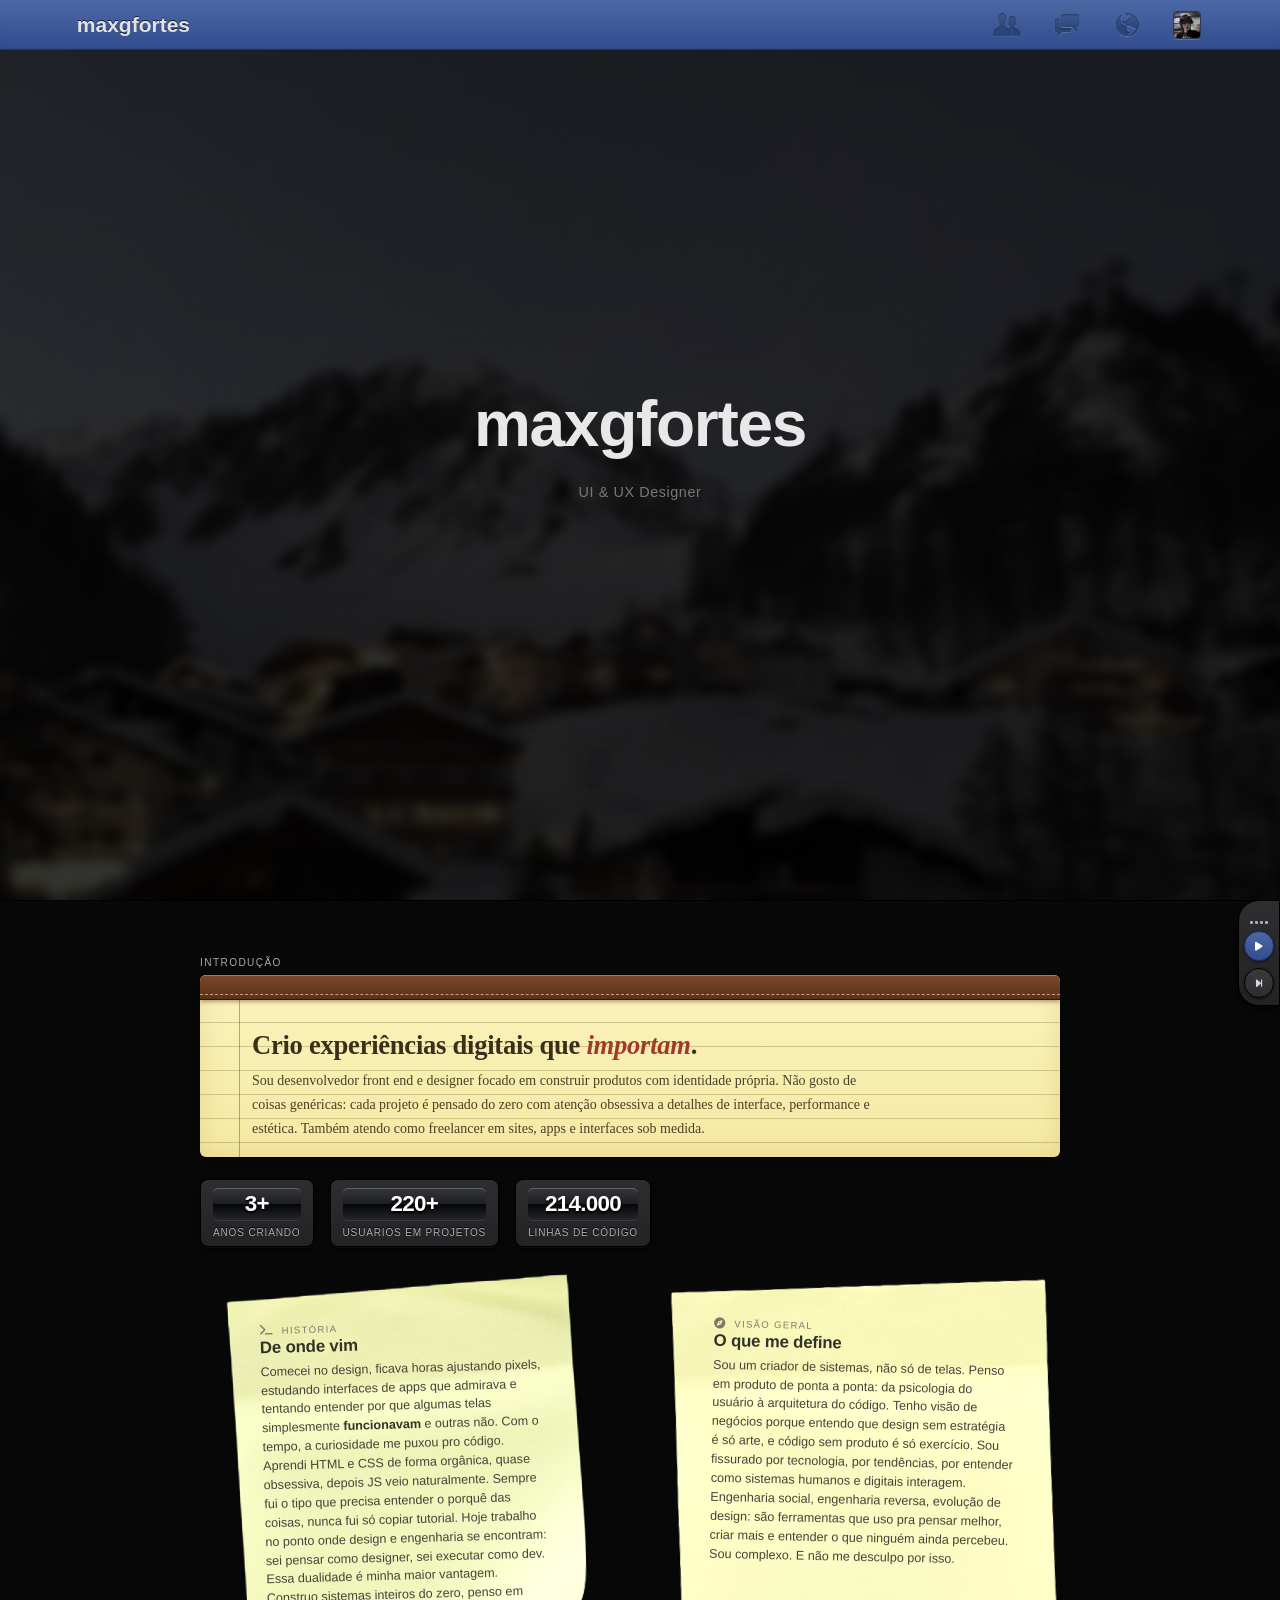
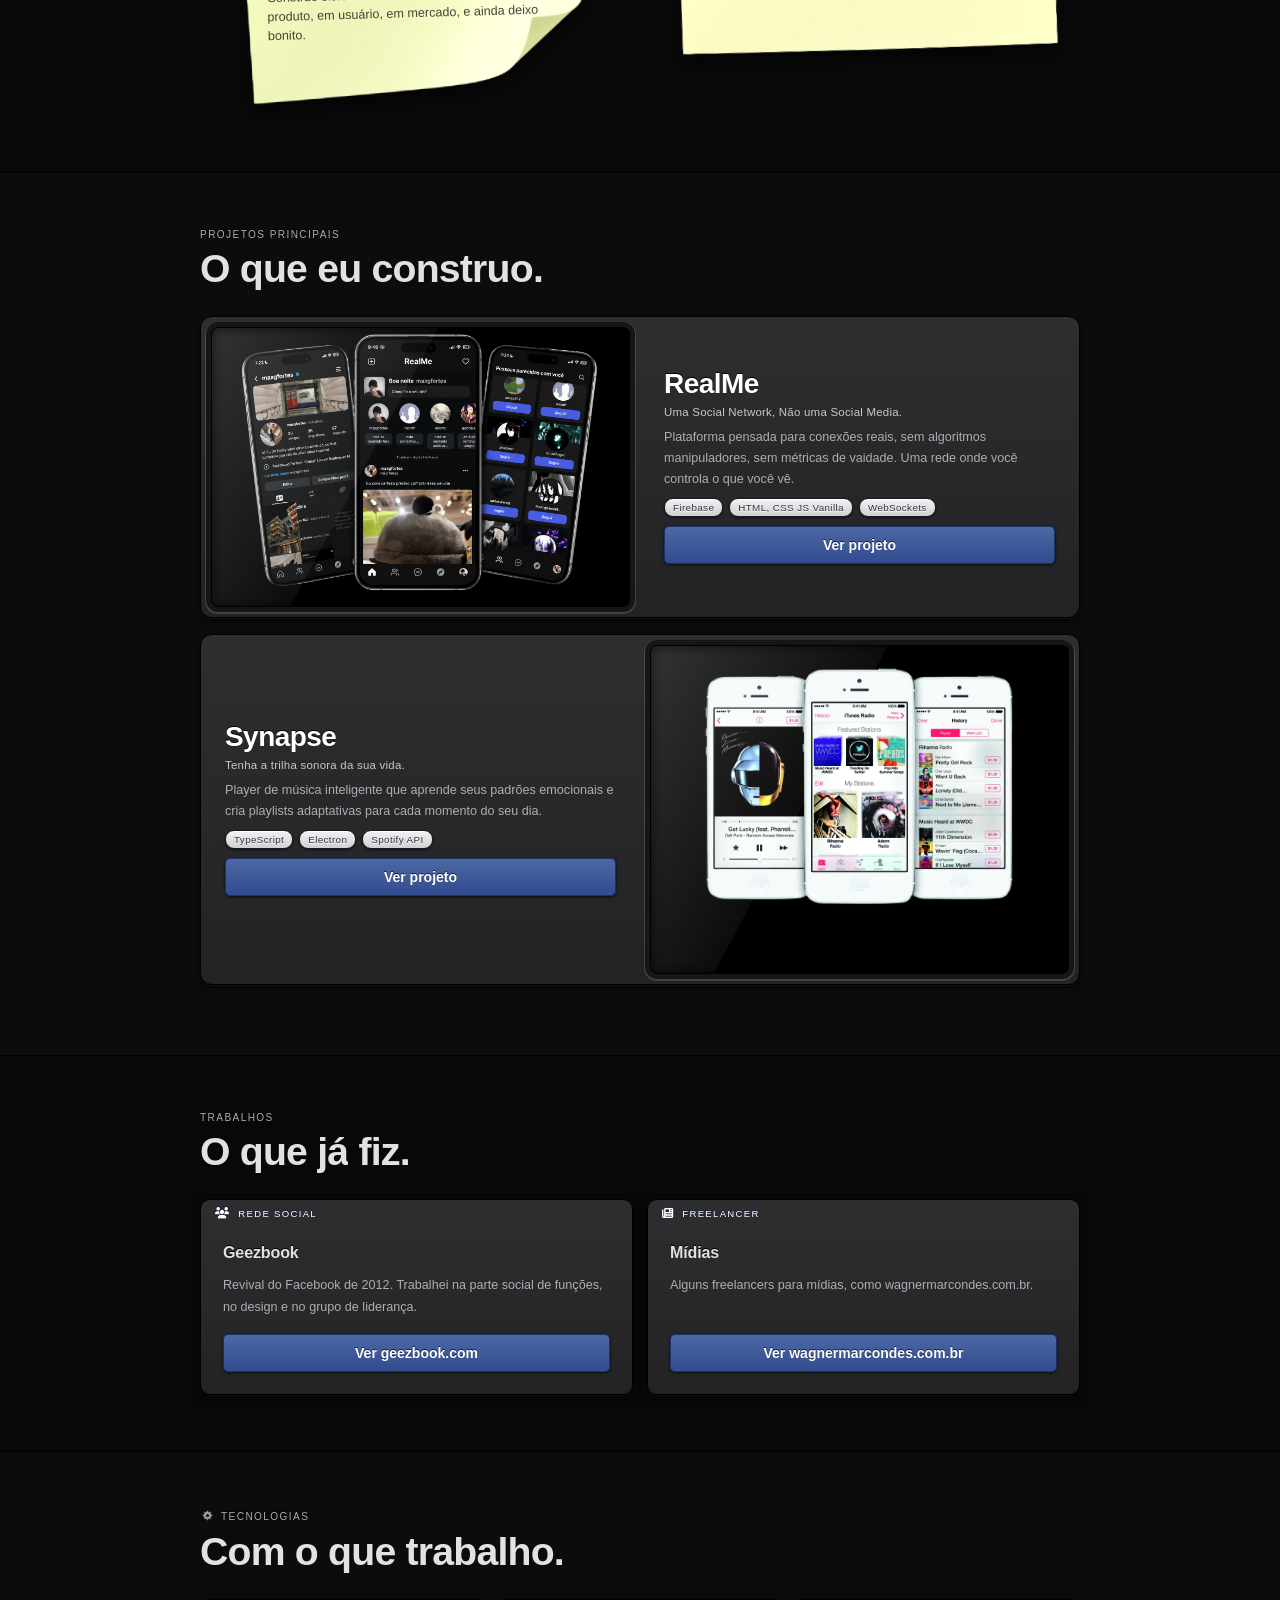
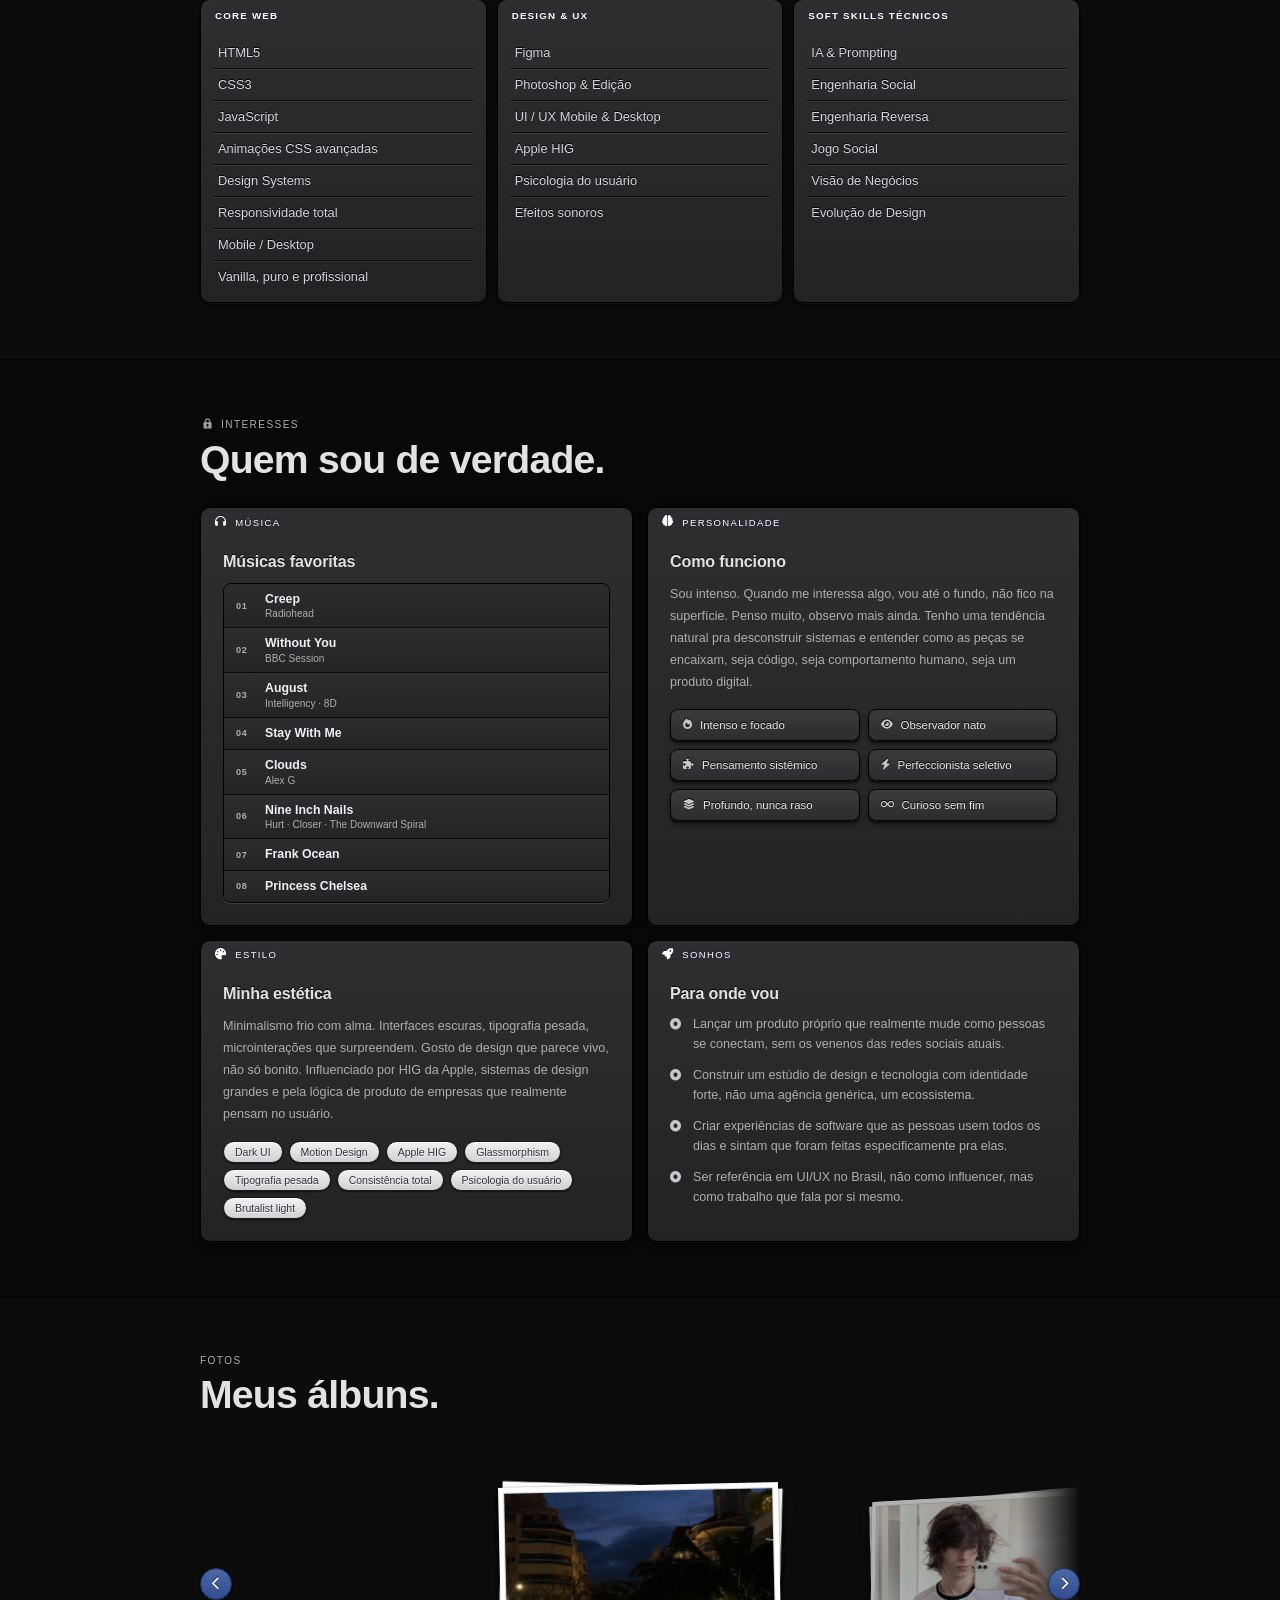
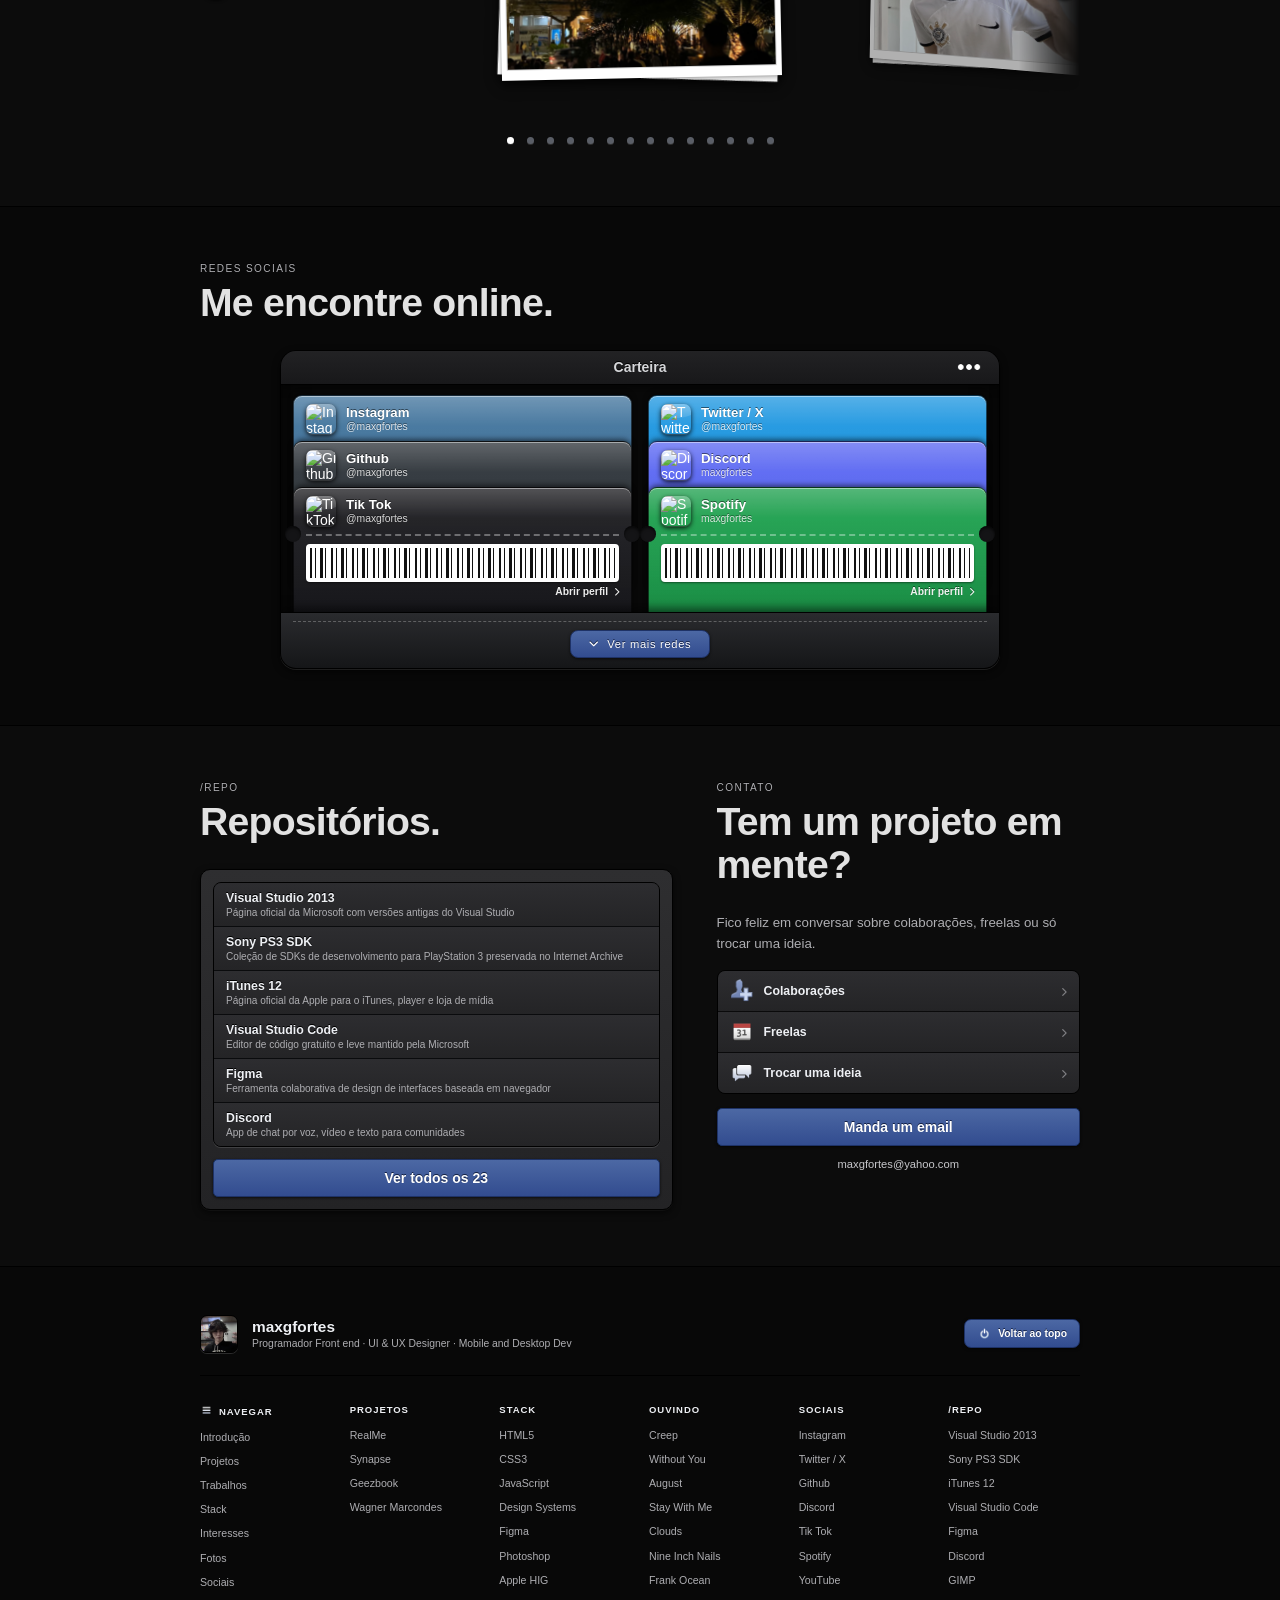
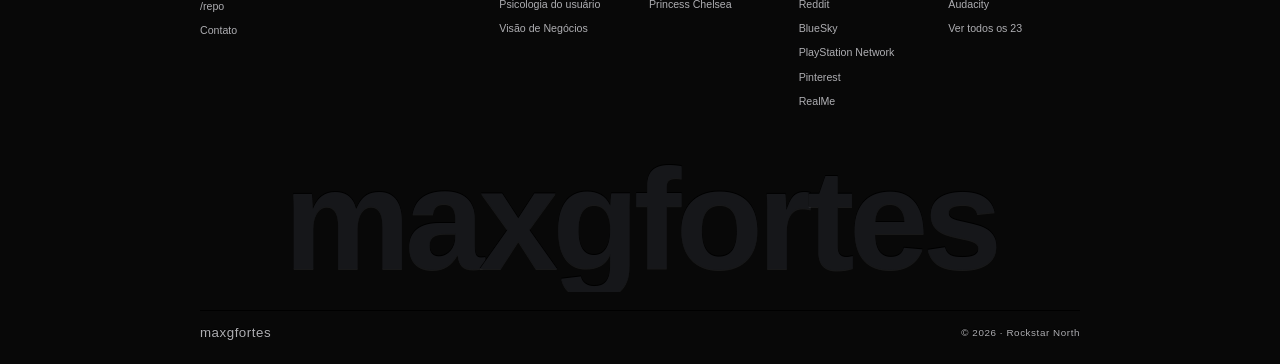
==== commit 160ed452: "Redesenha o site e adiciona PWA, SEO e player de musica Reorganiza as secoes, aplica o visual skeumo" ====
--- a/index.html
+++ b/index.html
@@ -2,29 +2,162 @@
 <html lang="pt-br">
 <head>
   <meta charset="UTF-8" />
-  <meta name="viewport" content="width=device-width, initial-scale=1.0, maximum-scale=1.0, user-scalable=no">
-  <title>maxgfortes</title>
+  <meta name="viewport" content="width=device-width, initial-scale=1, maximum-scale=1, user-scalable=no, viewport-fit=cover">
+  <title>maxgfortes | Programador Front end e Designer UI/UX Freelancer</title>
+  <meta name="description" content="Portfólio de maxgfortes, programador front end e designer UI/UX freelancer no Brasil. Criador da RealMe e da Synapse, faço sites, apps e interfaces sob medida.">
+  <meta name="author" content="maxgfortes">
+  <meta name="robots" content="index, follow, max-image-preview:large">
+  <link rel="canonical" href="https://www.rockstarnorth.pw/">
+
+  <meta property="og:type" content="website">
+  <meta property="og:locale" content="pt_BR">
+  <meta property="og:site_name" content="maxgfortes">
+  <meta property="og:title" content="maxgfortes | Programador Front end e Designer UI/UX Freelancer">
+  <meta property="og:description" content="Portfólio de maxgfortes, programador front end e designer UI/UX freelancer no Brasil. Criador da RealMe e da Synapse, faço sites, apps e interfaces sob medida.">
+  <meta property="og:url" content="https://www.rockstarnorth.pw/">
+  <meta property="og:image" content="https://www.rockstarnorth.pw/public/img/og.jpg">
+  <meta property="og:image:width" content="1200">
+  <meta property="og:image:height" content="630">
+  <meta name="twitter:card" content="summary_large_image">
+  <meta name="twitter:title" content="maxgfortes | Programador Front end e Designer UI/UX Freelancer">
+  <meta name="twitter:description" content="Portfólio de maxgfortes, programador front end e designer UI/UX freelancer no Brasil. Criador da RealMe e da Synapse, faço sites, apps e interfaces sob medida.">
+  <meta name="twitter:image" content="https://www.rockstarnorth.pw/public/img/og.jpg">
+
+  <link rel="manifest" href="./manifest.webmanifest">
+  <meta name="theme-color" content="#324c8f">
+  <meta name="mobile-web-app-capable" content="yes">
+  <meta name="apple-mobile-web-app-capable" content="yes">
+  <meta name="apple-mobile-web-app-title" content="maxgfortes">
+  <meta name="apple-mobile-web-app-status-bar-style" content="black-translucent">
+  <meta name="format-detection" content="telephone=no">
+  <link rel="apple-touch-icon" href="./public/icons/apple-touch-icon.png">
+  <link rel="icon" type="image/png" sizes="48x48" href="./public/icons/favicon-48.png">
+
+  <link rel="preload" as="image" href="./public/img/bg.jpg" fetchpriority="high">
   <link rel="stylesheet" href="https://cdnjs.cloudflare.com/ajax/libs/font-awesome/6.5.0/css/all.min.css">
   <link rel="stylesheet" href="./src/css/style.css">
-  <link rel="icon" href="https://assets.codepen.io/605876/finder.png">
+  <script>document.documentElement.classList.add('js');</script>
+  <noscript><style>.project-card,.stack-group,.about-content,.about-stats,.da-card{opacity:1!important;transform:none!important}</style></noscript>
+  <script type="application/ld+json">
+{
+  "@context": "https://schema.org",
+  "@graph": [
+    {
+      "@type": "Person",
+      "@id": "https://www.rockstarnorth.pw/#person",
+      "name": "maxgfortes",
+      "url": "https://www.rockstarnorth.pw/",
+      "image": "https://www.rockstarnorth.pw/public/img/pfp.jpg",
+      "email": "mailto:maxgfortes@yahoo.com",
+      "jobTitle": "Programador Front end e Designer UI/UX",
+      "description": "Portfólio de maxgfortes, programador front end e designer UI/UX freelancer no Brasil. Criador da RealMe e da Synapse, faço sites, apps e interfaces sob medida.",
+      "knowsAbout": [
+        "HTML5",
+        "CSS3",
+        "JavaScript",
+        "Design Systems",
+        "Figma",
+        "UI/UX",
+        "Apple HIG",
+        "Psicologia do usuário",
+        "Desenvolvimento front end"
+      ],
+      "knowsLanguage": "pt-BR",
+      "makesOffer": [
+        {
+          "@type": "Offer",
+          "itemOffered": {
+            "@type": "Service",
+            "name": "Desenvolvimento front end freelancer"
+          }
+        },
+        {
+          "@type": "Offer",
+          "itemOffered": {
+            "@type": "Service",
+            "name": "Design de interfaces UI/UX"
+          }
+        },
+        {
+          "@type": "Offer",
+          "itemOffered": {
+            "@type": "Service",
+            "name": "Criação de sites e apps"
+          }
+        }
+      ]
+    },
+    {
+      "@type": "WebSite",
+      "@id": "https://www.rockstarnorth.pw/#website",
+      "url": "https://www.rockstarnorth.pw/",
+      "name": "maxgfortes",
+      "inLanguage": "pt-BR",
+      "publisher": {
+        "@id": "https://www.rockstarnorth.pw/#person"
+      }
+    },
+    {
+      "@type": "ProfilePage",
+      "url": "https://www.rockstarnorth.pw/",
+      "name": "maxgfortes | Programador Front end e Designer UI/UX Freelancer",
+      "description": "Portfólio de maxgfortes, programador front end e designer UI/UX freelancer no Brasil. Criador da RealMe e da Synapse, faço sites, apps e interfaces sob medida.",
+      "inLanguage": "pt-BR",
+      "isPartOf": {
+        "@id": "https://www.rockstarnorth.pw/#website"
+      },
+      "mainEntity": {
+        "@id": "https://www.rockstarnorth.pw/#person"
+      }
+    },
+    {
+      "@type": "WebApplication",
+      "name": "RealMe",
+      "url": "https://socialrealme.com/",
+      "applicationCategory": "SocialNetworkingApplication",
+      "operatingSystem": "Web",
+      "creator": {
+        "@id": "https://www.rockstarnorth.pw/#person"
+      }
+    },
+    {
+      "@type": "WebApplication",
+      "name": "Synapse",
+      "url": "https://maxgfortes.github.io/synapse",
+      "applicationCategory": "MultimediaApplication",
+      "operatingSystem": "Web",
+      "creator": {
+        "@id": "https://www.rockstarnorth.pw/#person"
+      }
+    }
+  ]
+}
+  </script>
 </head>
 <body>
 
 <nav class="navbar-top">
   <div class="logo-nav">maxgfortes</div>
   <div class="nav-links">
-    <a href="#about">sobre</a>
-    <a href="#projects">projetos</a>
-    <a href="#stack">stack</a>
-    <a href="#social">socials</a>
+    <a href="#about" class="nav-link1" data-nav-btn="1" aria-label="Sobre"></a>
+    <a href="#projects" class="nav-link2" data-nav-btn="2" aria-label="Projetos"></a>
+    <a href="#stack" class="nav-link3" data-nav-btn="3" aria-label="Stack"></a>
+    <a href="#social" data-nav-btn="4" aria-label="Redes sociais">
+        <img class="avatar-nav" src="./public/img/pfp.jpg" alt="maxgfortes" width="28" height="28">
+    </a>
   </div>
 </nav>
 
+<div class="dialog-box" id="dialogBox">
+  <div class="dialog-text" id="dialogText"></div>
+</div>
+
+<div class="view">
 <section class="welcome" id="home">
   <div class="welcome-area">
-    <div class="welcome-title">maxgfortes</div>
+    <h1 class="welcome-title">maxgfortes</h1>
     <div class="welcome-rows">
-      <div class="welcome-text">Programador Front-end</div>
+      <div class="welcome-text">Programador Front end</div>
       <div class="welcome-text">UI & UX Designer</div>
       <div class="welcome-text">Mobile and Desktop Dev</div>
       <div class="welcome-text">EcoSystem Creator</div>
@@ -37,12 +170,26 @@
   </div>
 </section>
 
+<aside class="player" id="player" aria-label="Player de música">
+  <div class="player-card">
+    <div class="player-label" id="playerLabel" aria-live="polite"></div>
+    <div class="player-eq" aria-hidden="true"><i></i><i></i><i></i><i></i></div>
+    <button class="player-btn" id="playerToggle" type="button" aria-label="Tocar música"><i class="fas fa-play"></i></button>
+    <button class="player-btn player-next" id="playerNext" type="button" aria-label="Próxima música"><i class="fas fa-forward-step"></i></button>
+  </div>
+</aside>
+
+<main>
+
+
+
 <section class="about-me" id="about">
+  <div class="safe">
   <div class="about-inner">
-    <div class="about-label section-label">sobre mim</div>
+    <div class="about-label section-label">introdução</div>
     <div class="about-content">
       <p class="about-big">Crio experiências digitais que <em>importam</em>.</p>
-      <p class="about-body">Sou desenvolvedor front-end e designer focado em construir produtos com identidade própria. Não gosto de coisas genéricas — cada projeto é pensado do zero com atenção obsessiva a detalhes de interface, performance e estética.</p>
+      <p class="about-body">Sou desenvolvedor front end e designer focado em construir produtos com identidade própria. Não gosto de coisas genéricas: cada projeto é pensado do zero com atenção obsessiva a detalhes de interface, performance e estética. Também atendo como freelancer em sites, apps e interfaces sob medida.</p>
     </div>
     <div class="about-stats">
       <div class="stat">
@@ -59,92 +206,229 @@
       </div>
     </div>
   </div>
+
+  <div class="deep-about-grid intro-grid">
+
+    <div class="da-card">
+      <div class="card-bg"><img src="./public/img/stickyNote1.png" alt="" loading="lazy" decoding="async"></div>
+      <div class="da-card-label"><i class="fas fa-terminal"></i> história</div>
+      <h3 class="da-card-title">De onde vim</h3>
+      <div class="da-card-body">
+        Comecei no design, ficava horas ajustando pixels, estudando interfaces de apps que admirava e tentando entender por que algumas telas simplesmente <em style="color:var(--accent);font-style:normal;">funcionavam</em> e outras não. Com o tempo, a curiosidade me puxou pro código. Aprendi HTML e CSS de forma orgânica, quase obsessiva, depois JS veio naturalmente. Sempre fui o tipo que precisa entender o porquê das coisas, nunca fui só copiar tutorial. Hoje trabalho no ponto onde design e engenharia se encontram: sei pensar como designer, sei executar como dev. Essa dualidade é minha maior vantagem. Construo sistemas inteiros do zero, penso em produto, em usuário, em mercado, e ainda deixo bonito.
+      </div>
+    </div>
+
+    <div class="da-card">
+      <div class="card-bg"><img src="./public/img/stickyNote2.png" alt="" loading="lazy" decoding="async"></div>
+      <div class="da-card-label"><i class="fas fa-compass"></i> visão geral</div>
+      <h3 class="da-card-title">O que me define</h3>
+      <div class="da-card-body">
+        Sou um criador de sistemas, não só de telas. Penso em produto de ponta a ponta: da psicologia do usuário à arquitetura do código. Tenho visão de negócios porque entendo que design sem estratégia é só arte, e código sem produto é só exercício. Sou fissurado por tecnologia, por tendências, por entender como sistemas humanos e digitais interagem. Engenharia social, engenharia reversa, evolução de design: são ferramentas que uso pra pensar melhor, criar mais e entender o que ninguém ainda percebeu. Sou complexo. E não me desculpo por isso.
+      </div>
+    </div>
+
+  </div>
+  </div>
 </section>
 
-<section class="deep-about" id="deep-about">
+<section class="projects" id="projects">
+  <div class="safe">
   <div class="section-header">
-    <div class="section-label">a fundo</div>
-    <div class="section-title">Quem sou de verdade.</div>
+    <div class="section-label">projetos principais</div>
+    <h2 class="section-title">O que eu construo.</h2>
+  </div>
+
+  <div class="projects-grid">
+    <div class="project-card" data-index="01">
+      <div class="project-img">
+        <img src="./src/img/realme.png" alt="Telas da rede social RealMe" loading="lazy" decoding="async">
+        <div class="project-overlay"></div>
+      </div>
+      <div class="project-info">
+        <div class="project-meta">
+          <h3 class="project-title">RealMe</h3>
+          <div class="project-sub">Uma Social Network, Não uma Social Media.</div>
+        </div>
+        <div class="project-text">Plataforma pensada para conexões reais, sem algoritmos manipuladores, sem métricas de vaidade. Uma rede onde você controla o que você vê.</div>
+        <div class="project-tags">
+          <span>Firebase</span>
+          <span>HTML, CSS JS Vanilla</span>
+          <span>WebSockets</span>
+        </div>
+        <a href="https://socialrealme.com/" class="project-link">Ver projeto</a>
+      </div>
+    </div>
+
+    <div class="project-card" data-index="02">
+      <div class="project-img placeholder-img">
+        <img src="./src/img/synapse.png" alt="Telas do player de música Synapse" loading="lazy" decoding="async">
+        <div class="project-overlay"></div>
+      </div>
+      <div class="project-info">
+        <div class="project-meta">
+          <h3 class="project-title">Synapse</h3>
+          <div class="project-sub">Tenha a trilha sonora da sua vida.</div>
+        </div>
+        <div class="project-text">Player de música inteligente que aprende seus padrões emocionais e cria playlists adaptativas para cada momento do seu dia.</div>
+        <div class="project-tags">
+          <span>TypeScript</span>
+          <span>Electron</span>
+          <span>Spotify API</span>
+        </div>
+        <a href="https://maxgfortes.github.io/synapse" class="project-link">Ver projeto</a>
+      </div>
+    </div>
+  </div>
+  </div>
+</section>
+
+<section class="trabalhos" id="trabalhos">
+  <div class="safe">
+    <div class="section-header">
+      <div class="section-label">trabalhos</div>
+      <h2 class="section-title">O que já fiz.</h2>
+    </div>
+
+    <div class="deep-about-grid">
+      <div class="da-card">
+        <div class="da-card-label"><i class="fas fa-users"></i> rede social</div>
+        <h3 class="da-card-title">Geezbook</h3>
+        <div class="da-card-body">Revival do Facebook de 2012. Trabalhei na parte social de funções, no design e no grupo de liderança.</div>
+        <a href="https://geezbook.com" target="_blank" rel="noopener" class="project-link work-link">Ver geezbook.com</a>
+      </div>
+      <div class="da-card">
+        <div class="da-card-label"><i class="fas fa-newspaper"></i> freelancer</div>
+        <h3 class="da-card-title">Mídias</h3>
+        <div class="da-card-body">Alguns freelancers para mídias, como wagnermarcondes.com.br.</div>
+        <a href="https://wagnermarcondes.com.br" target="_blank" rel="noopener" class="project-link work-link">Ver wagnermarcondes.com.br</a>
+      </div>
+    </div>
+  </div>
+</section>
+
+<section class="stack" id="stack">
+  <div class="safe">
+    <div class="section-header">
+      <div class="section-label"><img src="./public/img/FBBookmarkSettings@2x.png" alt="" class="label-icon">tecnologias</div>
+      <h2 class="section-title">Com o que trabalho.</h2>
+    </div>
+
+    <div class="stack-grid">
+      <div class="stack-group">
+        <h3 class="stack-group-title">Core Web</h3>
+        <div class="stack-items">
+          <div class="stack-item">HTML5 </div>
+          <div class="stack-item">CSS3 </div>
+          <div class="stack-item">JavaScript </div>
+          <div class="stack-item">Animações CSS avançadas</div>
+          <div class="stack-item">Design Systems</div>
+          <div class="stack-item">Responsividade total</div>
+          <div class="stack-item">Mobile / Desktop</div>
+          <div class="stack-item">Vanilla, puro e profissional</div>
+        </div>
+      </div>
+
+      <div class="stack-group">
+        <h3 class="stack-group-title">Design & UX</h3>
+        <div class="stack-items">
+          <div class="stack-item">Figma </div>
+          <div class="stack-item">Photoshop & Edição</div>
+          <div class="stack-item">UI / UX Mobile & Desktop</div>
+          <div class="stack-item">Apple HIG</div>
+          <div class="stack-item">Psicologia do usuário</div>
+          <div class="stack-item">Efeitos sonoros</div>
+        </div>
+      </div>
+
+      <div class="stack-group">
+        <h3 class="stack-group-title">Soft Skills Técnicos</h3>
+        <div class="stack-items">
+          <div class="stack-item">IA & Prompting</div>
+          <div class="stack-item">Engenharia Social</div>
+          <div class="stack-item">Engenharia Reversa</div>
+          <div class="stack-item">Jogo Social</div>
+          <div class="stack-item">Visão de Negócios</div>
+          <div class="stack-item">Evolução de Design</div>
+        </div>
+      </div>
+    </div>
+  </div>
+</section>
+
+<section class="deep-about" id="interesses">
+  <div class="safe">
+  <div class="section-header">
+    <div class="section-label"><img src="./public/img/FBBookmarkPrivacy@2x.png" alt="" class="label-icon">interesses</div>
+    <h2 class="section-title">Quem sou de verdade.</h2>
   </div>
 
   <div class="deep-about-grid">
-
-    <div class="da-card da-card-wide">
-      <div class="da-card-label"><i class="fas fa-terminal"></i> história</div>
-      <div class="da-card-title">De onde vim</div>
-      <div class="da-card-body">
-        Comecei no design — ficava horas ajustando pixels, estudando interfaces de apps que admirava e tentando entender por que algumas telas simplesmente <em style="color:var(--accent);font-style:normal;">funcionavam</em> e outras não. Com o tempo, a curiosidade me puxou pro código. Aprendi HTML e CSS de forma orgânica, quase obsessiva, depois JS veio naturalmente. Sempre fui o tipo que precisa entender o porquê das coisas — nunca fui só copiar tutorial. Hoje trabalho no ponto onde design e engenharia se encontram: sei pensar como designer, sei executar como dev. Essa dualidade é minha maior vantagem. Construo sistemas inteiros do zero, penso em produto, em usuário, em mercado — e ainda deixo bonito.
-      </div>
-    </div>
 
     <div class="da-card">
       <div class="da-card-label"><i class="fas fa-headphones"></i> música</div>
-      <div class="da-card-title">Top 7 Bandas & Artistas</div>
+      <h3 class="da-card-title">Músicas favoritas</h3>
       <div class="music-grid">
         <div class="music-item">
           <div class="music-rank">01</div>
           <div class="music-info">
-            <div class="music-name">Radiohead</div>
-            <div class="music-sub">OK Computer · Kid A · In Rainbows</div>
+            <div class="music-name">Creep</div>
+            <div class="music-sub">Radiohead</div>
           </div>
-          <div class="music-tag">Favorito</div>
         </div>
         <div class="music-item">
           <div class="music-rank">02</div>
           <div class="music-info">
-            <div class="music-name">Tv Girl</div>
-            <div class="music-sub">Who Really Cares · Summer´s Over</div>
+            <div class="music-name">Without You</div>
+            <div class="music-sub">BBC Session</div>
           </div>
-          <div class="music-tag">Indie</div>
         </div>
         <div class="music-item">
           <div class="music-rank">03</div>
           <div class="music-info">
-            <div class="music-name">Alex G</div>
-            <div class="music-sub">Race · Trick</div>
+            <div class="music-name">August</div>
+            <div class="music-sub">Intelligency · 8D</div>
           </div>
-          <div class="music-tag">Indie</div>
         </div>
         <div class="music-item">
           <div class="music-rank">04</div>
           <div class="music-info">
-            <div class="music-name">Massive Attack</div>
-            <div class="music-sub">Mezzanine · Blue Lines</div>
+            <div class="music-name">Stay With Me</div>
           </div>
-          <div class="music-tag">Atmosférico</div>
         </div>
         <div class="music-item">
           <div class="music-rank">05</div>
           <div class="music-info">
-            <div class="music-name">Björk</div>
-            <div class="music-sub">Homogenic · Vespertine</div>
+            <div class="music-name">Clouds</div>
+            <div class="music-sub">Alex G</div>
           </div>
-          <div class="music-tag">Avant-garde</div>
         </div>
         <div class="music-item">
           <div class="music-rank">06</div>
           <div class="music-info">
-            <div class="music-name">The Prodigy</div>
-            <div class="music-sub">Music for the Jilted Generation</div>
+            <div class="music-name">Nine Inch Nails</div>
+            <div class="music-sub">Hurt · Closer · The Downward Spiral</div>
           </div>
-          <div class="music-tag">Eletrônico</div>
         </div>
         <div class="music-item">
           <div class="music-rank">07</div>
           <div class="music-info">
-            <div class="music-name">The Neigborhood</div>
-            <div class="music-sub">Selected Ambient Works · Richard D. James Album</div>
+            <div class="music-name">Frank Ocean</div>
           </div>
-          <div class="music-tag">Experimental</div>
+        </div>
+        <div class="music-item">
+          <div class="music-rank">08</div>
+          <div class="music-info">
+            <div class="music-name">Princess Chelsea</div>
+          </div>
         </div>
       </div>
     </div>
 
     <div class="da-card">
       <div class="da-card-label"><i class="fas fa-brain"></i> personalidade</div>
-      <div class="da-card-title">Como funciono</div>
+      <h3 class="da-card-title">Como funciono</h3>
       <div class="da-card-body" style="margin-bottom: 16px;">
-        Sou intenso. Quando me interessa algo, vou até o fundo — não fico na superfície. Penso muito, observo mais ainda. Tenho uma tendência natural pra desconstruir sistemas e entender como as peças se encaixam, seja código, seja comportamento humano, seja um produto digital.
+        Sou intenso. Quando me interessa algo, vou até o fundo, não fico na superfície. Penso muito, observo mais ainda. Tenho uma tendência natural pra desconstruir sistemas e entender como as peças se encaixam, seja código, seja comportamento humano, seja um produto digital.
       </div>
       <div class="trait-grid">
         <div class="trait-item"><i class="fas fa-fire"></i> Intenso e focado</div>
@@ -158,9 +442,9 @@
 
     <div class="da-card">
       <div class="da-card-label"><i class="fas fa-palette"></i> estilo</div>
-      <div class="da-card-title">Minha estética</div>
+      <h3 class="da-card-title">Minha estética</h3>
       <div class="da-card-body" style="margin-bottom: 16px;">
-        Minimalismo frio com alma. Interfaces escuras, tipografia pesada, microinterações que surpreendem. Gosto de design que parece vivo — não só bonito. Influenciado por HIG da Apple, sistemas de design grandes e pela lógica de produto de empresas que realmente pensam no usuário.
+        Minimalismo frio com alma. Interfaces escuras, tipografia pesada, microinterações que surpreendem. Gosto de design que parece vivo, não só bonito. Influenciado por HIG da Apple, sistemas de design grandes e pela lógica de produto de empresas que realmente pensam no usuário.
       </div>
       <div class="style-tags">
         <span class="style-tag">Dark UI</span>
@@ -170,21 +454,21 @@
         <span class="style-tag">Tipografia pesada</span>
         <span class="style-tag">Consistência total</span>
         <span class="style-tag">Psicologia do usuário</span>
-        <span class="style-tag">Brutalist-light</span>
+        <span class="style-tag">Brutalist light</span>
       </div>
     </div>
 
     <div class="da-card">
       <div class="da-card-label"><i class="fas fa-rocket"></i> sonhos</div>
-      <div class="da-card-title">Para onde vou</div>
+      <h3 class="da-card-title">Para onde vou</h3>
       <div class="dream-list">
         <div class="dream-item">
           <div class="dream-icon"><i class="fas fa-circle-dot"></i></div>
-          <div class="dream-text">Lançar um produto próprio que realmente mude como pessoas se conectam — sem os venenos das redes sociais atuais.</div>
+          <div class="dream-text">Lançar um produto próprio que realmente mude como pessoas se conectam, sem os venenos das redes sociais atuais.</div>
         </div>
         <div class="dream-item">
           <div class="dream-icon"><i class="fas fa-circle-dot"></i></div>
-          <div class="dream-text">Construir um estúdio de design e tecnologia com identidade forte — não uma agência genérica, um ecossistema.</div>
+          <div class="dream-text">Construir um estúdio de design e tecnologia com identidade forte, não uma agência genérica, um ecossistema.</div>
         </div>
         <div class="dream-item">
           <div class="dream-icon"><i class="fas fa-circle-dot"></i></div>
@@ -192,276 +476,385 @@
         </div>
         <div class="dream-item">
           <div class="dream-icon"><i class="fas fa-circle-dot"></i></div>
-          <div class="dream-text">Ser referência em UI/UX no Brasil — não como influencer, mas como trabalho que fala por si mesmo.</div>
-        </div>
-      </div>
-    </div>
-
-    <div class="da-card">
-      <div class="da-card-label"><i class="fas fa-compass"></i> visão geral</div>
-      <div class="da-card-title">O que me define</div>
-      <div class="da-card-body">
-        Sou um criador de sistemas — não só de telas. Penso em produto de ponta a ponta: da psicologia do usuário à arquitetura do código. Tenho visão de negócios porque entendo que design sem estratégia é só arte, e código sem produto é só exercício. Sou fissurado por tecnologia, por tendências, por entender como sistemas humanos e digitais interagem. Engenharia social, engenharia reversa, evolução de design — são ferramentas que uso pra pensar melhor, criar mais e entender o que ninguém ainda percebeu. Sou complexo. E não me desculpo por isso.
-      </div>
-    </div>
-
+          <div class="dream-text">Ser referência em UI/UX no Brasil, não como influencer, mas como trabalho que fala por si mesmo.</div>
+        </div>
+      </div>
+    </div>
+
+  </div>
   </div>
 </section>
 
-
-<section class="projects" id="projects">
+<section class="fotos" id="fotos">
+  <div class="safe">
   <div class="section-header">
-    <div class="section-label">projetos principais</div>
-    <div class="section-title">O que eu construo.</div>
-  </div>
-
-  <div class="projects-grid">
-    <div class="project-card" data-index="01">
-      <div class="project-img">
-        <img src="./src/img/realme.png" alt="RealMe">
-        <div class="project-overlay"></div>
-      </div>
-      <div class="project-info">
-        <div class="project-meta">
-          <div class="project-title">RealMe</div>
-          <div class="project-sub">Uma Social Network, Não uma Social Media.</div>
-        </div>
-        <div class="project-text">Plataforma pensada para conexões reais — sem algoritmos manipuladores, sem métricas de vaidade. Uma rede onde você controla o que você vê.</div>
-        <div class="project-tags">
-          <span>Firebase</span>
-          <span>HTML, CSS JS Vanilla</span>
-          <span>WebSockets</span>
-        </div>
-        <a href="https://socialrealme.com/" class="project-link">Ver projeto</a>
-      </div>
-    </div>
-
-    <div class="project-card" data-index="02">
-      <div class="project-img placeholder-img">
-        <img src="./src/img/synapse.png" alt="Synapse">
-        <div class="project-overlay"></div>
-      </div>
-      <div class="project-info">
-        <div class="project-meta">
-          <div class="project-title">Synapse</div>
-          <div class="project-sub">Tenha a trilha sonora da sua vida.</div>
-        </div>
-        <div class="project-text">Player de música inteligente que aprende seus padrões emocionais e cria playlists adaptativas para cada momento do seu dia.</div>
-        <div class="project-tags">
-          <span>TypeScript</span>
-          <span>Electron</span>
-          <span>Spotify API</span>
-        </div>
-        <a href="https://maxgfortes.github.io/synapse" class="project-link">Ver projeto</a>
-      </div>
-    </div>
+    <div class="section-label">fotos</div>
+    <h2 class="section-title">Meus álbuns.</h2>
+  </div>
+
+  <div class="album-viewer">
+    <button class="album-nav album-prev" type="button" aria-label="Foto anterior"><i class="fas fa-chevron-left"></i></button>
+    <div class="album-rail" id="albumRail" tabindex="0" aria-label="Fotos">
+      <!-- Para adicionar uma foto, copie um bloco area-card e troque o src da card-photo. -->
+      <div class="area-card">
+        <img src="./public/img/albumstack1@2x.png" alt="" class="card-bg" loading="lazy" decoding="async">
+        <img src="./public/img/p1.jpg" alt="Rua à noite com palmeiras" class="card-photo" loading="lazy" decoding="async">
+      </div>
+      <div class="area-card">
+        <img src="./public/img/albumstack2@2x.png" alt="" class="card-bg" loading="lazy" decoding="async">
+        <img src="./public/img/p2.jpg" alt="Selfie no espelho" class="card-photo" loading="lazy" decoding="async">
+      </div>
+      <div class="area-card">
+        <img src="./public/img/albumstack3@2x.png" alt="" class="card-bg" loading="lazy" decoding="async">
+        <img src="./public/img/p3.jpg" alt="Estacionamento subterrâneo vazio" class="card-photo" loading="lazy" decoding="async">
+      </div>
+      <div class="area-card">
+        <img src="./public/img/albumstack4@2x.png" alt="" class="card-bg" loading="lazy" decoding="async">
+        <img src="./public/img/-4.jpg" alt="Capinha Maison Margiela diante de um prédio clássico" class="card-photo" loading="lazy" decoding="async">
+      </div>
+      <div class="area-card">
+        <img src="./public/img/albumstack1@2x.png" alt="" class="card-bg" loading="lazy" decoding="async">
+        <img src="./public/img/5.jpg" alt="Tela com pessoas de mochila caminhando no gramado" class="card-photo" loading="lazy" decoding="async">
+      </div>
+      <div class="area-card">
+        <img src="./public/img/albumstack2@2x.png" alt="" class="card-bg" loading="lazy" decoding="async">
+        <img src="./public/img/p6.jpg" alt="Teto de vidro iluminado à noite" class="card-photo" loading="lazy" decoding="async">
+      </div>
+      <div class="area-card">
+        <img src="./public/img/albumstack3@2x.png" alt="" class="card-bg" loading="lazy" decoding="async">
+        <img src="./public/img/p7.jpg" alt="Três polaroids de um casal" class="card-photo" loading="lazy" decoding="async">
+      </div>
+      <div class="area-card">
+        <img src="./public/img/albumstack4@2x.png" alt="" class="card-bg" loading="lazy" decoding="async">
+        <img src="./public/img/p8.jpg" alt="Faixa de pedestres em uma avenida" class="card-photo" loading="lazy" decoding="async">
+      </div>
+      <div class="area-card">
+        <img src="./public/img/albumstack1@2x.png" alt="" class="card-bg" loading="lazy" decoding="async">
+        <img src="./public/img/p9.jpg" alt="Moletom diante do mar" class="card-photo" loading="lazy" decoding="async">
+      </div>
+      <div class="area-card">
+        <img src="./public/img/albumstack2@2x.png" alt="" class="card-bg" loading="lazy" decoding="async">
+        <img src="./public/img/p10.jpg" alt="Selfie ao ar livre" class="card-photo" style="object-position: 50% 22%" loading="lazy" decoding="async">
+      </div>
+      <div class="area-card">
+        <img src="./public/img/albumstack3@2x.png" alt="" class="card-bg" loading="lazy" decoding="async">
+        <img src="./public/img/p11.jpg" alt="Cachorro husky em preto e branco" class="card-photo" loading="lazy" decoding="async">
+      </div>
+      <div class="area-card">
+        <img src="./public/img/albumstack4@2x.png" alt="" class="card-bg" loading="lazy" decoding="async">
+        <img src="./public/img/p12.jpg" alt="Entrada de um prédio à noite" class="card-photo" loading="lazy" decoding="async">
+      </div>
+      <div class="area-card">
+        <img src="./public/img/albumstack1@2x.png" alt="" class="card-bg" loading="lazy" decoding="async">
+        <img src="./public/img/p13.jpg" alt="Mão segurando uma lata no escuro" class="card-photo" loading="lazy" decoding="async">
+      </div>
+      <div class="area-card">
+        <img src="./public/img/albumstack2@2x.png" alt="" class="card-bg" loading="lazy" decoding="async">
+        <img src="./public/img/p14.jpg" alt="Balcão de uma cafeteria" class="card-photo" loading="lazy" decoding="async">
+      </div>
+    </div>
+    <button class="album-nav album-next" type="button" aria-label="Proxima foto"><i class="fas fa-chevron-right"></i></button>
+  </div>
+  <div class="album-dots" id="albumDots"></div>
   </div>
 </section>
 
-
-<section class="stack" id="stack">
-  <div class="section-header">
-    <div class="section-label">tecnologias</div>
-    <div class="section-title">Com o que trabalho.</div>
-  </div>
-
-  <div class="stack-grid">
-    <div class="stack-group">
-      <div class="stack-group-title">Core Web</div>
-      <div class="stack-items">
-        <div class="stack-item">HTML5 </div>
-        <div class="stack-item">CSS3 </div>
-        <div class="stack-item">JavaScript </div>
-        <div class="stack-item">Animações CSS avançadas</div>
-        <div class="stack-item">Design Systems</div>
-        <div class="stack-item">Responsividade total</div>
-        <div class="stack-item">Mobile / Desktop</div>
-        <div class="stack-item">Vanilla — puro e profissional</div>
-      </div>
-    </div>
-
-    <div class="stack-group">
-      <div class="stack-group-title">Design & UX</div>
-      <div class="stack-items">
-        <div class="stack-item">Figma </div>
-        <div class="stack-item">Photoshop & Edição</div>
-        <div class="stack-item">UI / UX Mobile & Desktop</div>
-        <div class="stack-item">Apple HIG</div>
-        <div class="stack-item">Psicologia do usuário</div>
-        <div class="stack-item">Efeitos sonoros</div>
-      </div>
-    </div>
-
-    <div class="stack-group">
-      <div class="stack-group-title">Soft Skills Técnicos</div>
-      <div class="stack-items">
-        <div class="stack-item">IA & Prompting</div>
-        <div class="stack-item">Engenharia Social</div>
-        <div class="stack-item">Engenharia Reversa</div>
-        <div class="stack-item">Jogo Social</div>
-        <div class="stack-item">Visão de Negócios</div>
-        <div class="stack-item">Evolução de Design</div>
-      </div>
-    </div>
-  </div>
-</section>
-
-
 <section class="social-media" id="social">
+  <div class="safe">
   <div class="section-header">
     <div class="section-label">redes sociais</div>
-    <div class="section-title">Me encontre online.</div>
-  </div>
-
-  <div class="social-grid">
-    <a href="#" class="social-card">
-      <div class="social-icon">
-        <img src="https://i.redd.it/n50b6goja95d1.png" alt="Instagram">
-      </div>
-      <div class="social-card-body">
-        <div class="social-card-title">Instagram</div>
-        <div class="social-card-sub">@maxgfortes</div>
-      </div>
-    </a>
-
-    <a href="#" class="social-card">
-      <div class="social-icon">
-        <img src="https://i.pinimg.com/1200x/7e/1b/c6/7e1bc66bdeaafbc5e36c9eb718090c8f.jpg" alt="Twitter">
-      </div>
-      <div class="social-card-body">
-        <div class="social-card-title">Twitter / X</div>
-        <div class="social-card-sub">@maxgfortes</div>
-      </div>
-    </a>
-
-    <a href="#" class="social-card">
-      <div class="social-icon">
-        <img src="https://play-lh.googleusercontent.com/PCpXdqvUWfCW1mXhH1Y_98yBpgsWxuTSTofy3NGMo9yBTATDyzVkqU580bfSln50bFU" alt="Github">
-      </div>
-      <div class="social-card-body">
-        <div class="social-card-title">Github</div>
-        <div class="social-card-sub">@maxgfortes</div>
-      </div>
-    </a>
-
-    <a href="#" class="social-card">
-      <div class="social-icon">
-        <img src="https://i.pinimg.com/736x/ae/0c/97/ae0c9775618e41ba5472ec0f989a8bf6.jpg" alt="Discord">
-      </div>
-      <div class="social-card-body">
-        <div class="social-card-title">Discord</div>
-        <div class="social-card-sub">maxgfortes</div>
-      </div>
-    </a>
-
-    <a href="#" class="social-card">
-      <div class="social-icon">
-        <img src="https://images.refero.design/favicon/app_116/3f3802c6-1685-471f-ac3d-be1ee09598d3.jpg" alt="TikTok">
-      </div>
-      <div class="social-card-body">
-        <div class="social-card-title">Tik Tok</div>
-        <div class="social-card-sub">@maxgfortes</div>
-      </div>
-    </a>
-
-    <a href="#" class="social-card">
-      <div class="social-icon">
-        <img src="https://upload.wikimedia.org/wikipedia/commons/thumb/7/74/Spotify_App_Logo.svg/500px-Spotify_App_Logo.svg.png" alt="Spotify">
-      </div>
-      <div class="social-card-body">
-        <div class="social-card-title">Spotify</div>
-        <div class="social-card-sub">maxgfortes</div>
-      </div>
-    </a>
-
-    <a href="#" class="social-card social-extra" style="display:none;">
-      <div class="social-icon">
-        <img src="./src/img/yt.jpg" alt="YouTube">
-      </div>
-      <div class="social-card-body">
-        <div class="social-card-title">YouTube</div>
-        <div class="social-card-sub">@maxgfortes</div>
-      </div>
-    </a>
-
-    <a href="#" class="social-card social-extra" style="display:none;">
-      <div class="social-icon">
-        <img src="./src/img/reddit.png" alt="Snapchat">
-      </div>
-      <div class="social-card-body">
-        <div class="social-card-title">Reddit</div>
-        <div class="social-card-sub">@maxgfortes</div>
-      </div>
-    </a>
-
-    <a href="#" class="social-card social-extra" style="display:none;">
-      <div class="social-icon">
-        <img src="./src/img/bs.jpeg" alt="LinkedIn">
-      </div>
-      <div class="social-card-body">
-        <div class="social-card-title">BlueSky</div>
-        <div class="social-card-sub">maxgfortes</div>
-      </div>
-    </a>
-
-    <a href="#" class="social-card social-extra" style="display:none;">
-      <div class="social-icon">
-        <img src="./src/img/ps.png" alt="WhatsApp">
-      </div>
-      <div class="social-card-body">
-        <div class="social-card-title">PlayStation Network</div>
-        <div class="social-card-sub">maxgfortes</div>
-      </div>
-    </a>
-
-    <a href="#" class="social-card social-extra" style="display:none;">
-      <div class="social-icon">
-        <img src="./src/img/pin.jpg" alt="Pinterest">
-      </div>
-      <div class="social-card-body">
-        <div class="social-card-title">Pinterest</div>
-        <div class="social-card-sub">@maxgfortes</div>
-      </div>
-    </a>
-
-    <a href="#" class="social-card social-extra" style="display:none;">
-      <div class="social-icon">
-        <img src="./src/img/rm.png" alt="Twitch">
-      </div>
-      <div class="social-card-body">
-        <div class="social-card-title">RealMe</div>
-        <div class="social-card-sub">maxgfortes</div>
-      </div>
-    </a>
-  </div>
-
-  <div class="social-show-more">
-    <button class="btn-show-more" id="btnShowMore" onclick="toggleSocialExtra(this)">
-      <i class="fas fa-chevron-down"></i> Ver mais redes
-    </button>
+    <h2 class="section-title">Me encontre online.</h2>
+  </div>
+
+  <div class="wallet" id="wallet">
+    <div class="wallet-head">Carteira<button class="wallet-dots" id="walletDots" type="button" aria-label="Ver mais redes"><img src="./public/img/NavBarIconDotDotDot@2x.png" alt=""></button></div>
+    <div class="wallet-stack">
+      <a href="#" class="pass" style="--c:#3f729b">
+        <div class="social-icon">
+          <img src="https://i.redd.it/n50b6goja95d1.png" alt="Instagram">
+        </div>
+        <div class="social-card-body">
+          <div class="social-card-title">Instagram</div>
+          <div class="social-card-sub">@maxgfortes</div>
+        </div>
+      </a>
+      <a href="#" class="pass" style="--c:#1b95e0">
+        <div class="social-icon">
+          <img src="https://i.pinimg.com/1200x/7e/1b/c6/7e1bc66bdeaafbc5e36c9eb718090c8f.jpg" alt="Twitter">
+        </div>
+        <div class="social-card-body">
+          <div class="social-card-title">Twitter / X</div>
+          <div class="social-card-sub">@maxgfortes</div>
+        </div>
+      </a>
+      <a href="#" class="pass" style="--c:#2b3137">
+        <div class="social-icon">
+          <img src="https://play-lh.googleusercontent.com/PCpXdqvUWfCW1mXhH1Y_98yBpgsWxuTSTofy3NGMo9yBTATDyzVkqU580bfSln50bFU" alt="Github">
+        </div>
+        <div class="social-card-body">
+          <div class="social-card-title">Github</div>
+          <div class="social-card-sub">@maxgfortes</div>
+        </div>
+      </a>
+      <a href="#" class="pass" style="--c:#5865f2">
+        <div class="social-icon">
+          <img src="https://i.pinimg.com/736x/ae/0c/97/ae0c9775618e41ba5472ec0f989a8bf6.jpg" alt="Discord">
+        </div>
+        <div class="social-card-body">
+          <div class="social-card-title">Discord</div>
+          <div class="social-card-sub">maxgfortes</div>
+        </div>
+      </a>
+      <a href="#" class="pass" style="--c:#17171b">
+        <div class="social-icon">
+          <img src="https://images.refero.design/favicon/app_116/3f3802c6-1685-471f-ac3d-be1ee09598d3.jpg" alt="TikTok">
+        </div>
+        <div class="social-card-body">
+          <div class="social-card-title">Tik Tok</div>
+          <div class="social-card-sub">@maxgfortes</div>
+        </div>
+      </a>
+      <a href="#" class="pass" style="--c:#1a9e4b">
+        <div class="social-icon">
+          <img src="https://upload.wikimedia.org/wikipedia/commons/thumb/7/74/Spotify_App_Logo.svg/500px-Spotify_App_Logo.svg.png" alt="Spotify">
+        </div>
+        <div class="social-card-body">
+          <div class="social-card-title">Spotify</div>
+          <div class="social-card-sub">maxgfortes</div>
+        </div>
+      </a>
+      <a href="#" class="pass" style="--c:#c9201b">
+        <div class="social-icon">
+          <img src="./src/img/yt.jpg" alt="YouTube">
+        </div>
+        <div class="social-card-body">
+          <div class="social-card-title">YouTube</div>
+          <div class="social-card-sub">@maxgfortes</div>
+        </div>
+      </a>
+      <a href="#" class="pass" style="--c:#e8480c">
+        <div class="social-icon">
+          <img src="./src/img/reddit.png" alt="Reddit">
+        </div>
+        <div class="social-card-body">
+          <div class="social-card-title">Reddit</div>
+          <div class="social-card-sub">@maxgfortes</div>
+        </div>
+      </a>
+      <a href="#" class="pass" style="--c:#0a7aff">
+        <div class="social-icon">
+          <img src="./src/img/bs.jpeg" alt="BlueSky">
+        </div>
+        <div class="social-card-body">
+          <div class="social-card-title">BlueSky</div>
+          <div class="social-card-sub">maxgfortes</div>
+        </div>
+      </a>
+      <a href="#" class="pass" style="--c:#00439c">
+        <div class="social-icon">
+          <img src="./src/img/ps.png" alt="PlayStation Network">
+        </div>
+        <div class="social-card-body">
+          <div class="social-card-title">PlayStation Network</div>
+          <div class="social-card-sub">maxgfortes</div>
+        </div>
+      </a>
+      <a href="#" class="pass" style="--c:#bd081c">
+        <div class="social-icon">
+          <img src="./src/img/pin.jpg" alt="Pinterest">
+        </div>
+        <div class="social-card-body">
+          <div class="social-card-title">Pinterest</div>
+          <div class="social-card-sub">@maxgfortes</div>
+        </div>
+      </a>
+      <a href="#" class="pass" style="--c:#4c68a4">
+        <div class="social-icon">
+          <img src="./src/img/rm.png" alt="RealMe">
+        </div>
+        <div class="social-card-body">
+          <div class="social-card-title">RealMe</div>
+          <div class="social-card-sub">maxgfortes</div>
+        </div>
+      </a>
+    </div>
+    <div class="wallet-pocket">
+      <button class="btn-show-more" id="walletMore" type="button" aria-expanded="false"><i class="fas fa-chevron-down"></i> Ver mais redes</button>
+    </div>
+  </div>
   </div>
 </section>
 
-
-<section class="contact-me" id="contact">
-  <div class="contact-inner">
-    <div class="section-label">contato</div>
-    <div class="contact-big">Tem um projeto em mente?</div>
-    <p class="contact-sub">Fico feliz em conversar sobre colaborações, freelas ou só trocar uma ideia.</p>
-    <a href="mailto:maxgfortes@yahoo.com" class="btn-primary btn-large">Manda um email</a>
+<section class="repo" id="repo">
+  <div class="safe">
+    <div class="repo-contact">
+      <div class="repo-col">
+        <div class="section-header">
+          <div class="section-label">/repo</div>
+          <h2 class="section-title">Repositórios.</h2>
+        </div>
+
+        <div class="repo-panel">
+    <div class="repo-list">
+      <a href="https://visualstudio.microsoft.com/vs/older-downloads/" target="_blank" rel="noopener" class="repo-row">
+        <span class="repo-row-title">Visual Studio 2013</span>
+        <span class="repo-row-sub">Página oficial da Microsoft com versões antigas do Visual Studio</span>
+      </a>
+      <a href="https://archive.org/details/ps3_sdks" target="_blank" rel="noopener" class="repo-row">
+        <span class="repo-row-title">Sony PS3 SDK</span>
+        <span class="repo-row-sub">Coleção de SDKs de desenvolvimento para PlayStation 3 preservada no Internet Archive</span>
+      </a>
+      <a href="https://www.apple.com/itunes/" target="_blank" rel="noopener" class="repo-row">
+        <span class="repo-row-title">iTunes 12</span>
+        <span class="repo-row-sub">Página oficial da Apple para o iTunes, player e loja de mídia</span>
+      </a>
+      <a href="https://code.visualstudio.com/" target="_blank" rel="noopener" class="repo-row">
+        <span class="repo-row-title">Visual Studio Code</span>
+        <span class="repo-row-sub">Editor de código gratuito e leve mantido pela Microsoft</span>
+      </a>
+      <a href="https://www.figma.com/" target="_blank" rel="noopener" class="repo-row">
+        <span class="repo-row-title">Figma</span>
+        <span class="repo-row-sub">Ferramenta colaborativa de design de interfaces baseada em navegador</span>
+      </a>
+      <a href="https://discord.com/download" target="_blank" rel="noopener" class="repo-row">
+        <span class="repo-row-title">Discord</span>
+        <span class="repo-row-sub">App de chat por voz, vídeo e texto para comunidades</span>
+      </a>
+    </div>
+    <a href="./repo.html" class="project-link">Ver todos os 23</a>
+  </div>
+      </div>
+
+      <div class="contact-col" id="contact">
+        <div class="section-header">
+          <div class="section-label">contato</div>
+          <h2 class="section-title">Tem um projeto em mente?</h2>
+        </div>
+        <p class="contact-sub">Fico feliz em conversar sobre colaborações, freelas ou só trocar uma ideia.</p>
+        <div class="contact-list">
+          <a href="mailto:maxgfortes@yahoo.com?subject=Colabora%C3%A7%C3%A3o" class="contact-row"><img src="./public/img/add.png" alt="">Colaborações<i class="fas fa-chevron-right"></i></a>
+          <a href="mailto:maxgfortes@yahoo.com?subject=Freela" class="contact-row"><img src="./public/img/events.png" alt="">Freelas<i class="fas fa-chevron-right"></i></a>
+          <a href="mailto:maxgfortes@yahoo.com?subject=Oi" class="contact-row"><img src="./public/img/NavBarJewelMessagesOn@2x.png" alt="">Trocar uma ideia<i class="fas fa-chevron-right"></i></a>
+        </div>
+        <a href="mailto:maxgfortes@yahoo.com" class="project-link">Manda um email</a>
+        <a href="mailto:maxgfortes@yahoo.com" class="contact-mail">maxgfortes@yahoo.com</a>
+      </div>
+    </div>
   </div>
 </section>
 
+</main>
 
 <footer class="footer">
-  <div class="footer-inner">
-    <div class="footer-logo">maxgfortes</div>
-    <div class="footer-copy">© 2026 · Rockstar North</div>
+  <div class="safe">
+    <div class="footer-brand">
+      <img src="./public/img/pfp.jpg" alt="" class="footer-avatar">
+      <div>
+        <div class="footer-name">maxgfortes</div>
+        <div class="footer-role">Programador Front end · UI &amp; UX Designer · Mobile and Desktop Dev</div>
+      </div>
+      <a href="#home" class="footer-top"><img src="./public/img/FBBookmarkLogout@2x.png" alt="">Voltar ao topo</a>
+    </div>
+
+    <div class="footer-cols">
+      <div class="footer-col">
+        <h4><img src="./public/img/NavBarIconLauncher.png" alt="" class="h4-icon">Navegar</h4>
+        <ul>
+          <li><a href="#about">Introdução</a></li>
+          <li><a href="#projects">Projetos</a></li>
+          <li><a href="#trabalhos">Trabalhos</a></li>
+          <li><a href="#stack">Stack</a></li>
+          <li><a href="#interesses">Interesses</a></li>
+          <li><a href="#fotos">Fotos</a></li>
+          <li><a href="#social">Sociais</a></li>
+          <li><a href="#repo">/repo</a></li>
+          <li><a href="#contact">Contato</a></li>
+        </ul>
+      </div>
+      <div class="footer-col">
+        <h4>Projetos</h4>
+        <ul>
+          <li><a href="https://socialrealme.com/" target="_blank" rel="noopener">RealMe</a></li>
+          <li><a href="https://maxgfortes.github.io/synapse" target="_blank" rel="noopener">Synapse</a></li>
+          <li><a href="https://geezbook.com" target="_blank" rel="noopener">Geezbook</a></li>
+          <li><a href="https://wagnermarcondes.com.br" target="_blank" rel="noopener">Wagner Marcondes</a></li>
+        </ul>
+      </div>
+      <div class="footer-col">
+        <h4>Stack</h4>
+        <ul>
+          <li><a href="#stack">HTML5</a></li>
+          <li><a href="#stack">CSS3</a></li>
+          <li><a href="#stack">JavaScript</a></li>
+          <li><a href="#stack">Design Systems</a></li>
+          <li><a href="#stack">Figma</a></li>
+          <li><a href="#stack">Photoshop</a></li>
+          <li><a href="#stack">Apple HIG</a></li>
+          <li><a href="#stack">Psicologia do usuário</a></li>
+          <li><a href="#stack">Visão de Negócios</a></li>
+        </ul>
+      </div>
+      <div class="footer-col">
+        <h4>Ouvindo</h4>
+        <ul>
+          <li><a href="#interesses">Creep</a></li>
+          <li><a href="#interesses">Without You</a></li>
+          <li><a href="#interesses">August</a></li>
+          <li><a href="#interesses">Stay With Me</a></li>
+          <li><a href="#interesses">Clouds</a></li>
+          <li><a href="#interesses">Nine Inch Nails</a></li>
+          <li><a href="#interesses">Frank Ocean</a></li>
+          <li><a href="#interesses">Princess Chelsea</a></li>
+        </ul>
+      </div>
+      <div class="footer-col">
+        <h4>Sociais</h4>
+        <ul>
+          <li><a href="#social">Instagram</a></li>
+          <li><a href="#social">Twitter / X</a></li>
+          <li><a href="#social">Github</a></li>
+          <li><a href="#social">Discord</a></li>
+          <li><a href="#social">Tik Tok</a></li>
+          <li><a href="#social">Spotify</a></li>
+          <li><a href="#social">YouTube</a></li>
+          <li><a href="#social">Reddit</a></li>
+          <li><a href="#social">BlueSky</a></li>
+          <li><a href="#social">PlayStation Network</a></li>
+          <li><a href="#social">Pinterest</a></li>
+          <li><a href="#social">RealMe</a></li>
+        </ul>
+      </div>
+      <div class="footer-col">
+        <h4>/repo</h4>
+        <ul>
+          <li><a href="https://visualstudio.microsoft.com/vs/older-downloads/" target="_blank" rel="noopener">Visual Studio 2013</a></li>
+          <li><a href="https://archive.org/details/ps3_sdks" target="_blank" rel="noopener">Sony PS3 SDK</a></li>
+          <li><a href="https://www.apple.com/itunes/" target="_blank" rel="noopener">iTunes 12</a></li>
+          <li><a href="https://code.visualstudio.com/" target="_blank" rel="noopener">Visual Studio Code</a></li>
+          <li><a href="https://www.figma.com/" target="_blank" rel="noopener">Figma</a></li>
+          <li><a href="https://discord.com/download" target="_blank" rel="noopener">Discord</a></li>
+          <li><a href="https://www.gimp.org/downloads/" target="_blank" rel="noopener">GIMP</a></li>
+          <li><a href="https://www.audacityteam.org/download/" target="_blank" rel="noopener">Audacity</a></li>
+          <li><a href="./repo.html">Ver todos os 23</a></li>
+        </ul>
+      </div>
+    </div>
+
+    <div class="footer-mark" aria-hidden="true">maxgfortes</div>
+
+    <div class="footer-inner">
+      <div class="footer-logo">maxgfortes</div>
+      <div class="footer-copy">© 2026 · Rockstar North</div>
+    </div>
   </div>
 </footer>
-
+</div>
 
 <script src="./src/js/main.js"></script>
+<script src="./src/js/playlist.js"></script>
+<script src="./src/js/player.js"></script>
+<script src="./src/js/motion.js"></script>
+<script src="./src/js/pwa.js"></script>
 </body>
 </html>
 
--- a/src/css/style.css
+++ b/src/css/style.css
@@ -1,7 +1,7 @@
 * { 
   margin: 0; 
   padding: 0; 
-  box-sizing: border-box; 
+  box-sizing: border-box;
 }
 
 :root {
@@ -17,14 +17,29 @@
   --radius-sm: 8px;
 }
 
-html { scroll-behavior: smooth; }
+html {
+  scroll-behavior: smooth;
+  overflow-x: hidden;
+  overflow-x: clip;
+  scrollbar-width: none;
+  -ms-overflow-style: none;
+}
+
+html::-webkit-scrollbar,
+body::-webkit-scrollbar {
+  display: none;
+  width: 0;
+  height: 0;
+}
 
 body {
   font-family: "Helvetica Neue", Helvetica, Arial, sans-serif;
   background-color: var(--bg-1);
   color: var(--text-primary);
-  overflow-x: hidden;
-}
+  overflow-wrap: break-word;
+}
+
+img { display: block; max-width: 100%; }
 
 /* ─── NAVBAR ──────────────────────────────────── */
 .navbar-top {
@@ -37,18 +52,22 @@
   position: fixed;
   z-index: 9999;
   transition: background 0.3s, border-color 0.3s;
-}
-
-.navbar-top.scrolled {
+  border-bottom: 1px solid #1e3266 !important;
+  background: linear-gradient(#4c68a4, #324C8F) !important;
+  box-shadow: inset 0 -2px 2px 0 #1421440e !important;
+}
+
+/* .navbar-top.scrolled {
   backdrop-filter: blur(16px);
   background: #080808F0;
 background: linear-gradient(0deg, rgba(8, 8, 8, 0) 0%, rgba(8, 8, 8, 1) 100%);
-}
+} */
 
 .logo-nav {
-  font-size: 1.1rem;
-  letter-spacing: 0.04em;
+  font-size: 26px;
+  font-weight: bold;
   color: #e2e2e2;
+  text-shadow: 0 -1.5px 0 #142144;
 }
 
 .nav-links {
@@ -64,6 +83,58 @@
   letter-spacing: 0.04em;
   transition: color 0.2s;
   text-shadow:  0 0 20px rgb(0, 0, 0);
+  display: flex;
+  align-items: center;
+  justify-content: center;
+  width: 40px;
+  height: 40px;
+  transition: all 0.3s;
+}
+
+.nav-links img {
+  width: 38px;
+  height: 38px;
+}
+
+.nav-link1 {
+  background-image: url("/public/img/NavBarJewelFriendsOff@2x.png");
+  background-position: center;
+  background-size: cover;
+  background-repeat: no-repeat;
+}
+
+.nav-link1:hover {
+  background-image: url("/public/img/NavBarJewelFriendsOn@2x.png");
+}
+
+.nav-link2 {
+  background-image: url("/public/img/NavBarJewelMessagesOff@2x.png");
+  background-position: center;
+  background-size: cover;
+  background-repeat: no-repeat;
+}
+
+.nav-link2:hover {
+  background-image: url("/public/img/NavBarJewelMessagesOn@2x.png");
+}
+
+.nav-link3 {
+  background-image: url("/public/img/NavBarJewelNotificationsOff@2x.png");
+  background-position: center;
+  background-size: cover;
+  background-repeat: no-repeat;
+}
+
+.nav-link3:hover {
+  background-image: url("/public/img/NavBarJewelNotificationsOn@2x.png");
+}
+
+.avatar-nav {
+  height: 34px !important;
+  width: 34px !important;
+  border-radius: 4px;
+  border: #303a53 1px solid;
+  box-shadow: 0 1px 0 0 #5771a5;
 }
 
 .nav-links a:hover { color: var(--text-primary); }
@@ -72,13 +143,15 @@
 /* ─── WELCOME ─────────────────────────────────── */
 .welcome {
   height: 100vh;
+  height: 100svh;
   min-height: 600px;
+  width: 100%;
   display: flex;
   align-items: center;
   justify-content: center;
   position: relative;
   overflow: hidden;
-  background-image: url('../img/bg.gif');
+  background-image: url('/public/img/bg.jpg');
   background-size: cover;
   background-position: center;
 }
@@ -94,7 +167,8 @@
   gap: 20px;
   padding: 0 6%;
   animation: fadeUp 0.9s ease both;
-  backdrop-filter: blur(12px) brightness(0.55) saturate(0.7);
+  backdrop-filter: brightness(0.55) saturate(0.7);
+  background: #00000041;
   height: 100%;
   width: 100%;
 }
@@ -158,6 +232,9 @@
   transform: translateY(16px);
   transition: opacity 0.4s ease, transform 0.4s ease;
   white-space: nowrap;
+  max-width: 100%;
+  overflow: hidden;
+  text-overflow: ellipsis;
 }
 
 .welcome-text.active { opacity: 1; transform: translateY(0); }
@@ -165,7 +242,10 @@
 
 .welcome-cta {
   display: flex;
+  flex-wrap: wrap;
+  justify-content: center;
   gap: 14px;
+  max-width: 100%;
   margin-top: 12px;
   animation: fadeUp 0.9s 0.35s ease both;
 }
@@ -205,6 +285,12 @@
   100% { transform: scaleY(0); transform-origin: bottom; }
 }
 
+
+.area-card {
+  background-image: url('/public/img/albumstack4@2x.png');
+  height: auto;
+  background-repeat: no-repeat;
+}
 
 /* ─── BUTTONS ─────────────────────────────────── */
 .btn-primary {
@@ -219,8 +305,10 @@
   font-weight: 700;
   letter-spacing: 0.02em;
   transition: background 0.2s, transform 0.15s, box-shadow 0.2s;
-    padding: 14px 88px;
+    padding: 14px clamp(28px, 8vw, 88px);
   font-size: 16px;
+  justify-content: center;
+  max-width: 100%;
   color: white;
   text-decoration: none;
   border-radius: 6px;
@@ -262,7 +350,7 @@
   transform: translateY(-2px);
 }
 
-.btn-large { padding: 16px 86px; font-size: 0.95rem; }
+.btn-large { padding: 16px clamp(28px, 8vw, 86px); font-size: 0.95rem; }
 
 
 /* ─── SECTION COMMONS ─────────────────────────── */
@@ -306,6 +394,10 @@
   transition: opacity 0.6s ease, transform 0.6s ease;
 }
 
+.about-content::selection {
+  background: #eef0719d;
+}
+
 .about-content.revealed { opacity: 1; transform: translateY(0); }
 
 .about-big {
@@ -331,6 +423,7 @@
 
 .about-stats {
   display: flex;
+  flex-wrap: wrap;
   gap: 52px;
   opacity: 0;
   transform: translateY(24px);
@@ -366,7 +459,7 @@
 
 .deep-about-grid {
   display: grid;
-  grid-template-columns: 1fr 1fr;
+  grid-template-columns: repeat(2, minmax(0, 1fr));
   gap: 24px;
   max-width: 1100px;
 }
@@ -459,6 +552,7 @@
 
 .music-info {
   flex: 1;
+  min-width: 0;
 }
 
 .music-name {
@@ -539,7 +633,7 @@
 /* Personality traits */
 .trait-grid {
   display: grid;
-  grid-template-columns: 1fr 1fr;
+  grid-template-columns: repeat(2, minmax(0, 1fr));
   gap: 10px;
   margin-top: 4px;
 }
@@ -577,7 +671,7 @@
 
 .project-card {
   display: grid;
-  grid-template-columns: 1fr 1fr;
+  grid-template-columns: repeat(2, minmax(0, 1fr));
   overflow: hidden;
   opacity: 0;
   transform: translateY(32px);
@@ -686,6 +780,8 @@
 }
 
 .project-link {
+  display: flex;
+  justify-content: center;
   align-items: center;
   gap: 8px;
   font-size: 0.82rem;
@@ -693,7 +789,7 @@
   color: var(--text-primary);
   text-align: center;
   text-decoration: none;
-  padding: 14px 68px;
+  padding: 14px 24px;
   font-size: 16px;
   width: 100%;
   color: white;
@@ -743,7 +839,7 @@
 
 .stack-grid {
   display: grid;
-  grid-template-columns: repeat(3, 1fr);
+  grid-template-columns: repeat(3, minmax(0, 1fr));
   gap: 14px;
 }
 
@@ -832,7 +928,7 @@
 
 .social-grid {
   display: grid;
-  grid-template-columns: repeat(3, 1fr);
+  grid-template-columns: repeat(3, minmax(0, 1fr));
   gap: 1px;
   background-color: transparent;
   opacity: 0;
@@ -885,7 +981,7 @@
   display: block;
 }
 
-.social-card-body { flex: 1; }
+.social-card-body { flex: 1; min-width: 0; }
 
 .social-card-title {
   font-weight: 700;
@@ -943,6 +1039,8 @@
 
 .footer-inner {
   display: flex;
+  flex-wrap: wrap;
+  gap: 12px;
   justify-content: space-between;
   align-items: center;
 }
@@ -1008,7 +1106,7 @@
 /* ─── RESPONSIVE ──────────────────────────────── */
 @media (max-width: 900px) {
   .project-card {
-    grid-template-columns: 1fr;
+    grid-template-columns: minmax(0, 1fr);
   }
 
   .project-card:nth-child(even) .project-img { order: unset; }
@@ -1024,12 +1122,16 @@
   }
 
   .stack-grid {
-    grid-template-columns: 1fr;
+    grid-template-columns: minmax(0, 1fr);
     gap: 12px;
   }
 
+  .social-grid {
+    grid-template-columns: minmax(0, 1fr);
+  }
+
   .social-grid.revealed {
-    grid-template-columns: 1fr;
+    grid-template-columns: minmax(0, 1fr);
     background: transparent;
   }
 
@@ -1042,7 +1144,7 @@
   }
 
   .deep-about-grid {
-    grid-template-columns: 1fr;
+    grid-template-columns: minmax(0, 1fr);
   }
 
   .da-card-wide {
@@ -1050,7 +1152,7 @@
   }
 
   .trait-grid {
-    grid-template-columns: 1fr;
+    grid-template-columns: minmax(0, 1fr);
   }
 
   .stack-group {
@@ -1149,95 +1251,1420 @@
   }
 }
 
-
-
-
-
-
-
-/*
-
------------ created by ------------------------------------
-
-                            __           _            
-                           ╱ _│         │ │           
- _ __ ___   __ ___  ____ _│ │_ ___  _ __│ │_ ___  ___ 
-│ '_ ` _ ╲ ╱ _` ╲ ╲╱ ╱ _` │  _╱ _ ╲│ '__│ __╱ _ ╲╱ __│
-│ │ │ │ │ │ (_│ │>  < (_│ │ ││ (_) │ │  │ ││  __╱╲__ ╲
-│_│ │_│ │_│╲__,_╱_╱╲_╲__, │_│ ╲___╱│_│   ╲__╲___││___╱
-                      __╱ │                           
-                     │___╱                            
-
-
-
-
-
-                     
-
-                         ..sSs$$$$$$b.                                       
-                       .$$$$$$$$$$$$$$$.                                     
-                    .$$$$$$$$$$$$$$$$$$$$$b.                                 
-                  .$$$$$$$$$$$$$$$$$$$$$$$$$                                 
-                 $$$$$$$$$$$$$$$$$S'   `$$$$                                 
-                 $$$$$$$$$$$$$$S'        $$$                                 
-                 $$$$$$$$$$$$$'          `$$.                                
-                 `$$$$$$$$$$$$$           `$$$.                              
-                   `$$$$$$$$$'       .s$$$ $$ $                              
-                     $$$$$$$$$.sSs .s$$s"   s s                               
-                      $$$$$$$$$$$$           $P                              
-                      `$$$$$$$$$$$s          $                               
-                        $$$$$$$$$$$.    ",                                   
-                        `$$$$$$$$$$sS$                                       
-        s$$$.            `$$$$$$$$$$$$.s"'   .$.                              
-        $$$$$.              `$$$$$$$$$$.    .$$$Ss.s$s.                      
-         $$$$$.              `$$$$$$$$$P   .$$$$$$$$$$$$.                    
-         $$$$$$.               `$$$$$$$' .$$$$$$$$$$$$$$$$.                  
-         `$$$$$$.                 $$$$$$$$$$$$$$$$$$$$$$$$$$$$$$$s.         
-           $$$$$$.                `$$$$$$$$$ $$$$$$$$$$$$$$$$$$$$$$$$s.      
-         .s$$$$$$$.                 `$$$$$$$$$$$$$$$$$$$$$$$$$$$$$$$$$$$.    
-         s  $$$$$$$.                .$$$$$$$$$$$$$$$$$$$$$$$$$$$$$$$$$$$$.   
-         `$$$$$$$$$$.             .$$$' $$$$$$$$$$$$$$$$$$$$$$$$$$$$$$$$$$. 
-          `$$$$$$$$$$.           s$'   $$$$$$$$$$$$$$$$$$$$$$$$$$$$$$$$$$$$$. 
-          $$$$$$$$$$$$e         $$$     `$$$$$$$$$$$$$$$$$$$$$$$$$$$$$$$$$$$$ 
-        .' $$$$$$$$$$7         $$$$       `$$$$$$$$$$$$$$$$$$$$$$$$$$$$$$$$$$
-       "   `$$$$$$$$7         $$$$$       .$$$$$$$$$$$$$$$$$$$$$$$$$$$$$$$$$$
-      $$Ss..$$$$$$$7        $$$$$$$    .s$$$$$$$$$$$$$$$$$$$$$$$$$$$$$$$$$$$$
-       $$$$$$$$$$$$        $$$$$$$$ .s$$$$$$$$$$$$$$$$$$$$$$$$$$$$$$$$$$$$$$$
-        $$$$$$$$$$$     .$$$$$$$$$$$$$$$$$$$$$$$$$$$$$$$$$$$$$$$$$$$$$$$$$$$$
-      .$$$$$$$$$$$$$   .$$$$$$$$$$$$$$$$$$$$$$$$$$$$$$$$$$$$$$$$$$$$$$$$$$$$$
-      $$$$$$$$$$$$$$  .$$$$$$$$$$$ $$$$$$$$$$$$$$$$$$$$$$$$$$$$$$$$$$$$$$$$$$
-      $$$$$$$$$$$$$$ .$$$$$$$$$$$' `$$$$$$$$$$$$$$$$$$$$$$$$$$$$$$$$$$$$$$$$$
-      $$$$$$$$$$$$$$ $$$$$$$$$$$$   `$$$$$$$$$$$$$$$$$$$$$$$$$$$$$$$$$$$$$$$$
-      $$$$$$$$$$$$$$$$$$$$$$$$$$$    `$$$$$$$$$$$$$$$$$$$$$$$$$$$$$$$$$$$$$$$
-      `$$$$$$$$$$$$$$$$$$$$$$$$$$     `$$$$$$$$$$$$$$$$$$$$$$$$$$$$$$$$$$$$$$
-       $$$$$$$$$$$$$$$$$$$$$$$$$$.     $$$$$$$$$$$$$$$$$$$$$$$$$$$$$$$$$$$$$$
-       `$$$$$$$$$$$$$$$$$$$$$$$$$$     `$$$$$$$$$$$$$$$$$$$$$$$$$$$$$$$$$$$$$
-         $$$$$$$$$$$$$$$$$$$$$$$$$      $$$$$$$$$$$$$$$$$$$$$$$$$$$$$$$$$$$$$
-          $$$$$$$$$$$$$$$$$$$$$$$$      $$$$$$$$$$$$$$$$$$$$$$$$$$$$$$$$$$$$$
-           $$$$$$$$$$ $$$$$$$$$$$$      $$$$$$$$$$$$$$$$$$$$$$$$$$$$$$$$$$$$$
-            $$$$$$$$$$$$$$$$$$$$$$      $$$$$$$$$$$$$$$$$$$$$$$$$$$$$$$$$$$$$
-             $$$$$$$$$$$$$$$$$$$$'      $$$$$$$$$$$$$$$$$$$$$$$$$$$$$$$$$$$$$
-             `$$$$$$$$$$$$$$$$$$$       $$$$$$$$$$$$$$$$$$$$$$$$$$$$$$$$$$$$$
-              `$$$$$$$$$$$$$$$$$$.      $$$$$$$$$$$$$$$$$$$$$$$$$$$$$$$$$$$$$
-               `$$$$$$$$$$$$$$$$$$      $$$$$$$$$$$$$$$$$$$$$$$$$$$$$$$$$$$$$
-                 $$$$$$$$$$$$$$$$$.     $$$$$$$$$$$$$$$$$$$$$$$$$$$$$$$$$$$$$
-                  `$$$$$$$$$$$$$$$$     $$$$$$$$$$$$$$$$$$$$$$$$$$$$$$$$$$$$$
-                    $$$$$$$$$$$$$$$     `$$$$$$$$$$$$$$$$$$$$$$$$$$$$$$$$$$$$
-                    $$$$$$$$$$$$$$$      $$$$$$$$$$$$$$$$$$$$$$$$$$$$$$$$$$$$
-$$$$$$$$$$$$$$$$$$$$$$$$$$$$$$$$$$$$$$$$$$$$$$$$$$$$$$$$$$$$$$$$$$$$$$$$$$$$$
-$$$$$$$$$$$$$$$$$$$$$$$$$$$$$$$$$$$$$$$$$$$$$$$$$$$$$$$$$$$$$$$$$$$$$$$$$$$$$
-$$$$$$$$$$$$$$$$$$$$$$$$$$$$$$$$$$$$$$$$$$$$$$$$$$$$$$$$$$$$$$$$$$$$$$$$$$$$$           
-$    q$P    $$$'  `$$$   $$   $$$$$      `$$$$'  `$$$   $   $$   q$   $     $
-$     $     $$'    `$$   qp   $$$$$   $b  `$$'    `$$.  $  .$$    q   $   $$$
-$     '     $'  db  `$.      .$$$$$   $P  .$'  db  `$$     $$$        $   $$$
-$           $   $$   $$s    s$$$$$$      .$$   $$   $$.   .$$$        $     $
-$   b   d   $   $$   $'      `$$$$$   $$$$$$   $$   $$$   $$$$        $   $$$
-$   $   $   $        $   db   $$$$$   $$$$$$        $$$   $$$$   b    $   $$$ 
-$   $. .$   $   $$   $   $$   $$$$$   $$$$$$   $$   $$$   $$$$   $b   $     $ 
-$$$$$$$$$$$$$$$$$$$$$$$$$$$$$$$$$$$$$$$$$$$$$$$$$$$$$$$$$$$$$$$$$$$$$$$$$$$$$
-$$$$$$$$$$$$$$$$$$$$$$$$$$$$$$$$$$$$$$$$$$$$$$$$$$$$$$$$$$$$$$$$$$$$$$$$$$$$$
-$$$$$$$$$$$$$$$$$$$$$$$$$$$$$$$$$$$$$$$$$$$$$$$$$$$$$$$$$$$$$$$$$$$$$$$$ dp $
-
-
-
-*/+@media (max-width: 480px) {
+  .nav-links { gap: 14px; }
+  .nav-links a { font-size: 0.72rem; }
+  .welcome-cta > a { width: 100%; }
+  .about-stats { gap: 24px; }
+  .da-card, .stack-group { padding: 24px; }
+  .project-info { padding: 22px; }
+}
+
+
+
+/* ─── SKEUOMORPHIC LAYER ──────────────────────────
+   iOS 6 era materials: glossy bars, inset wells,
+   Notes paper, brushed metal. Overrides the base rules above. */
+:root {
+  --text-primary: #eef0f4;
+  --text-muted: #aeb4bf;
+  --text-dim: #7d8490;
+  --accent: #9dbbf0;
+  --accent-dim: rgba(120, 160, 235, 0.16);
+  --border: #0b0c0f;
+  --bg-2: #2c2f36;
+  --bg-3: #353942;
+  --bar-blue: linear-gradient(#5f7cb8 0%, #4c68a4 49%, #3c5796 50%, #324c8f 100%);
+  --gloss-blue: linear-gradient(#5fb0f7 0%, #2486e8 49%, #0f66d6 50%, #2a83ea 100%);
+  --sel-blue: linear-gradient(#2b93f5, #0a5fe0);
+  --silver: linear-gradient(#fbfbfc 0%, #dfe1e5 49%, #c8cbd1 50%, #e4e6ea 100%);
+  --panel: linear-gradient(#3a3e47, #282b31);
+  --edge: inset 0 1px 0 rgba(255, 255, 255, 0.17), 0 1px 0 rgba(255, 255, 255, 0.06);
+  --lift: 0 3px 7px rgba(0, 0, 0, 0.62);
+}
+
+/* the hero keeps its original muted text colour */
+.welcome-text { color: #777777; }
+
+/* buttons */
+.btn-primary,
+.project-link,
+.project-link:hover {
+  background-image: var(--gloss-blue);
+  border: 1px solid #06306f;
+  box-shadow: inset 0 1px 0 rgba(255, 255, 255, 0.55), 0 1px 3px rgba(0, 0, 0, 0.7);
+  text-shadow: 0 -1px 0 rgba(0, 0, 0, 0.45);
+  transition: filter 0.15s;
+}
+
+.btn-primary:hover,
+.project-link:hover { color: #fff; filter: brightness(1.1); }
+
+.btn-primary:active,
+.project-link:active { filter: brightness(0.82); box-shadow: inset 0 2px 5px rgba(0, 0, 0, 0.6); }
+
+.btn-show-more {
+  color: #30333a;
+  border: 1px solid #000;
+  border-radius: 8px;
+  background: var(--silver);
+  box-shadow: inset 0 1px 0 #fff, 0 2px 4px rgba(0, 0, 0, 0.6);
+  text-shadow: 0 1px 0 #fff;
+}
+
+.btn-show-more:hover,
+.btn-show-more.open { color: #111; border-color: #000; background: var(--silver); filter: brightness(1.06); }
+.btn-show-more:active { filter: brightness(0.85); }
+
+/* section seams */
+.about-me, .deep-about, .projects, .stack, .social-media, .contact-me, .footer {
+  border-top: 1px solid #000;
+  box-shadow: inset 0 1px 0 rgba(255, 255, 255, 0.07);
+}
+
+.section-label { color: var(--text-muted); text-shadow: 0 -1px 0 #000; }
+
+/* Notes paper */
+.about-content {
+  position: relative;
+  padding: 58px 32px 22px 58px;
+  overflow: hidden;
+  border-radius: 6px;
+  color: #3b2f1b;
+  background:
+    linear-gradient(90deg, transparent 43px, rgba(190, 70, 60, 0.55) 43px, rgba(190, 70, 60, 0.55) 44px, transparent 44px),
+    repeating-linear-gradient(transparent 0 27px, rgba(120, 100, 50, 0.3) 27px 28px),
+    linear-gradient(#fbf3bd, #f5e9a3);
+  background-position: 0 0, 0 30px, 0 0;
+  box-shadow: var(--lift), inset 0 0 26px rgba(160, 120, 40, 0.16);
+}
+
+.about-content::before {
+  content: "";
+  position: absolute;
+  inset: 0 0 auto;
+  height: 30px;
+  background: linear-gradient(#7d4a2a, #5a3119);
+  border-bottom: 1px solid #2b1508;
+  box-shadow: 0 2px 4px rgba(70, 40, 10, 0.4), inset 0 1px 0 rgba(255, 255, 255, 0.26);
+}
+
+.about-content::after {
+  content: "";
+  position: absolute;
+  inset: 25px 0 auto;
+  border-top: 1px dashed rgba(255, 228, 180, 0.62);
+}
+
+.about-big { font-size: clamp(1.4rem, 2.5vw, 1.9rem); line-height: 56px; margin-bottom: 0; color: #3b2f1b; font-family: Georgia, "Times New Roman", serif; }
+.about-big em { color: #a23a2c; font-style: italic; }
+.about-body { font-size: 1rem; line-height: 28px; color: #4c3f28; font-family: Georgia, "Times New Roman", serif; }
+
+/* flip counters */
+.about-stats { gap: 16px; }
+
+.stat {
+  min-width: 150px;
+  padding: 14px 18px 12px;
+  text-align: center;
+  border: 1px solid #000;
+  border-radius: 8px;
+  background: var(--panel);
+  box-shadow: var(--edge), var(--lift);
+}
+
+.stat-number {
+  position: relative;
+  padding: 8px 10px;
+  margin-bottom: 0;
+  color: #fff;
+  border-radius: 5px;
+  background: linear-gradient(#34373d 0%, #1c1e22 49%, #050506 50%, #24262b 100%);
+  box-shadow: inset 0 1px 0 rgba(255, 255, 255, 0.2), 0 1px 0 rgba(255, 255, 255, 0.1);
+  text-shadow: 0 2px 2px #000;
+}
+
+.stat-label { margin-top: 9px; text-shadow: 0 -1px 0 #000; }
+
+/* panels with a title bar */
+.da-card, .stack-group {
+  --pad: 36px;
+  background: var(--panel);
+  border: 1px solid #000;
+  border-radius: 10px;
+  box-shadow: var(--edge), var(--lift);
+  position: relative;
+}
+
+.da-card { padding: var(--pad); overflow: hidden; }
+.stack-group { padding: 0; overflow: hidden; background: var(--panel) !important; }
+.da-card:hover, .stack-group:hover { border-color: #000 !important; }
+
+.da-card-label,
+.stack-group-title {
+  color: #fff;
+  background: var(--bar-blue);
+  border-bottom: 1px solid #0f1a38;
+  box-shadow: inset 0 1px 0 rgba(255, 255, 255, 0.34), 0 1px 3px rgba(0, 0, 0, 0.5);
+  text-shadow: 0 -1px 0 #142144;
+  background: transparent;
+  border: none;
+  box-shadow: none;
+}
+
+.da-card-label { margin: calc(var(--pad) * -1) calc(var(--pad) * -1) 22px; padding: 10px 16px; }
+.stack-group-title { margin-bottom: 0; padding: 12px 16px; }
+.da-card-title { text-shadow: 0 -1px 0 #000; }
+
+/* iPod list */
+.music-grid {
+  gap: 0;
+  overflow: hidden;
+  border: 1px solid #000;
+  border-radius: 8px;
+  box-shadow: inset 0 2px 4px #000, 0 1px 0 rgba(255, 255, 255, 0.13);
+}
+
+.music-item,
+.music-item:hover {
+  border: 0;
+  border-radius: 0;
+  border-bottom: 1px solid #0a0b0d;
+  background: linear-gradient(#32353c, #25272d) !important;
+  box-shadow: inset 0 1px 0 rgba(255, 255, 255, 0.08);
+}
+
+.music-grid .music-item:hover {
+  background: var(--sel-blue) !important;
+  box-shadow: inset 0 1px 0 rgba(255, 255, 255, 0.34);
+}
+
+.music-item:last-child { border-bottom: 0; }
+
+.music-grid .music-item:hover .music-sub,
+.music-grid .music-item:hover .music-rank { color: #dfeaff; }
+
+.music-rank { color: var(--text-muted); }
+
+.music-tag {
+  color: #30333a;
+  border: 1px solid #55585f;
+  border-radius: 9px;
+  background: var(--silver);
+  text-shadow: 0 1px 0 #fff;
+}
+
+/* keyboard keys and capsules */
+.trait-item {
+  color: #e6e8ec;
+  border: 1px solid #000;
+  background: linear-gradient(#585d68, #3d4049);
+  box-shadow: inset 0 1px 0 rgba(255, 255, 255, 0.24), 0 2px 0 #101114, 0 3px 4px rgba(0, 0, 0, 0.5);
+  text-shadow: 0 -1px 0 #000;
+}
+
+.style-tag,
+.project-tags span {
+  color: #30333a;
+  border: 1px solid #1a1b1f;
+  background: var(--silver);
+  box-shadow: inset 0 1px 0 #fff, 0 1px 2px rgba(0, 0, 0, 0.6);
+  text-shadow: 0 1px 0 #fff;
+}
+
+.style-tags .style-tag:hover { color: #000 !important; border-color: #000 !important; }
+.project-tags span { border-radius: 9px; }
+
+/* project tiles: screenshot under glass */
+.project-card {
+  border: 1px solid #000;
+  border-radius: 12px;
+  background: var(--panel);
+  box-shadow: var(--edge), var(--lift);
+}
+
+.project-img {
+  margin: 14px;
+  min-height: 300px;
+  border: 1px solid #000;
+  border-radius: 7px;
+  background: #000;
+  box-shadow: 0 0 0 5px #15161a, 0 1px 0 6px rgba(255, 255, 255, 0.14);
+}
+
+.project-overlay {
+  background: linear-gradient(118deg, rgba(255, 255, 255, 0.2) 0%, rgba(255, 255, 255, 0.05) 40%, transparent 40.2%);
+  box-shadow: inset 0 0 12px rgba(0, 0, 0, 0.7);
+}
+
+.project-title { color: #fff; text-shadow: 0 -1px 0 #000; }
+
+/* stack rows */
+.stack-items { gap: 0; padding: 8px 14px 12px; }
+
+.stack-item {
+  padding: 10px 6px;
+  color: #d4d7dd;
+  border: 0;
+  border-radius: 0;
+  border-bottom: 1px solid #0c0d10;
+  box-shadow: 0 1px 0 rgba(255, 255, 255, 0.07);
+  text-shadow: 0 -1px 0 #000;
+}
+
+.stack-item:last-child { border-bottom: 0; box-shadow: none; }
+
+@media (hover: hover) {
+  .stack-items .stack-item:hover { border-radius: 5px; background: var(--sel-blue) !important; color: #fff !important; }
+}
+
+.social-icon {
+  position: relative;
+  border-radius: 12px;
+  box-shadow: 0 1px 0 rgba(255, 255, 255, 0.14), 0 2px 5px rgba(0, 0, 0, 0.9);
+}
+
+.social-icon::after {
+  content: "";
+  position: absolute;
+  left: -30%;
+  right: -30%;
+  top: -45%;
+  height: 92%;
+  border-radius: 50%;
+  background: linear-gradient(rgba(255, 255, 255, 0.5), rgba(255, 255, 255, 0.1));
+  pointer-events: none;
+}
+
+
+.footer-logo, .footer-copy { color: var(--text-muted); text-shadow: 0 -1px 0 #000; }
+
+@media (max-width: 900px) {
+  .project-img { width: auto; min-height: 200px; }
+  .stack-group-title { padding: 14px 16px; }
+  .stack-items { margin-top: 0; }
+  .stat { flex: 1 1 140px; min-width: 0; }
+}
+
+@media (max-width: 480px) {
+  .da-card { --pad: 22px; }
+  .about-content { padding: 54px 16px 20px 54px; }
+  .music-tag { display: none; }
+}
+
+
+/* ─── SECTION ORDER ───────────────────────────── */
+.projects { background: var(--bg-1); }
+.social-media { background: var(--bg-0); }
+.deep-about { background: var(--bg-0); }
+.stack { background: var(--bg-1); }
+
+.intro-grid { margin-top: 24px; }
+
+.fotos, .trabalhos, .repo {
+  padding: 100px 6%;
+  border-top: 1px solid #000;
+  box-shadow: inset 0 1px 0 rgba(255, 255, 255, 0.07);
+}
+
+.fotos, .repo { background: var(--bg-1); }
+.trabalhos { background: var(--bg-0); }
+
+/* photo albums */
+.card-bg { width: 100%; height: 100%; filter: drop-shadow(0 4px 6px rgba(0, 0, 0, 0.7)); }
+
+.card-photo {
+  position: absolute;
+  left: 9.4%;
+  top: 12.8%;
+  width: 81.2%;
+  height: 72.2%;
+  object-fit: cover;
+  box-shadow: 0 0 0 1px rgba(0, 0, 0, 0.18);
+}
+
+/* work and repo */
+.work-link { margin-top: 18px; width: auto; }
+
+.repo-panel {
+  display: flex;
+  flex-direction: column;
+  gap: 16px;
+  max-width: 1100px;
+  padding: 16px;
+  border: 1px solid #000;
+  border-radius: 10px;
+  background: var(--panel);
+  box-shadow: var(--edge), var(--lift);
+}
+
+.repo-list {
+  overflow: hidden;
+  border: 1px solid #000;
+  border-radius: 8px;
+  box-shadow: inset 0 2px 4px #000, 0 1px 0 rgba(255, 255, 255, 0.13);
+}
+
+.repo-row {
+  display: flex;
+  flex-direction: column;
+  gap: 2px;
+  padding: 11px 14px;
+  text-decoration: none;
+  border-bottom: 1px solid #0a0b0d;
+  background: linear-gradient(#32353c, #25272d);
+  box-shadow: inset 0 1px 0 rgba(255, 255, 255, 0.08);
+}
+
+.repo-row:last-child { border-bottom: 0; }
+.repo-row-title { font-size: 0.88rem; font-weight: 600; color: var(--text-primary); text-shadow: 0 -1px 0 #000; }
+.repo-row-sub { font-size: 0.72rem; color: var(--text-muted); }
+
+@media (hover: hover) {
+  .repo-row:hover { background: var(--sel-blue); }
+  .repo-row:hover .repo-row-sub { color: #dfeaff; }
+}
+
+/* contact inside the footer */
+
+
+section {
+  width: 100%;
+  display: flex;
+  align-items: center;
+  justify-content: center;
+}
+
+.safe {
+  width: 100%;
+  max-width: 1000px;
+}
+
+
+.dialog-box {
+  position: fixed;
+  height: 36px;
+  width: auto;
+  min-width: 110px;
+  background: #BBB;
+  background: linear-gradient(0deg, rgba(187, 187, 187, 1) 0%, rgba(255, 255, 255, 1) 60%);
+  border: 1px solid #999;
+  border-radius: 6px;
+  top: 66px;
+  right: calc(6% - 10px);
+  z-index: 9999;
+  display: flex;
+  align-items: center;
+  justify-content: center;
+  opacity: 0;
+  pointer-events: none;
+  transition: all 0.3s;
+}
+
+.dialog-box.active {
+  opacity: 1;
+  pointer-events: all;
+}
+
+.dialog-text {
+  font-size: 14px;
+  font-weight: bold;
+  padding: 0 20px;
+  color: #333;
+  text-shadow: 0 1px 0 #fff;
+  z-index: 3;
+}
+
+.dialog-box::after {
+  content: '';
+  position: absolute;
+  right: 20px;
+  top: -8px;
+  width: 20px;
+  height: 20px;
+  background: #fff;
+  transform: rotate(45deg);
+  border-radius: 2px;
+  z-index: 1;
+}
+
+.dialog-box::before {
+  content: '';
+  position: absolute;
+  right: 20px;
+  top: -10px;
+  width: 20px;
+  height: 20px;
+  background: #999;
+  transform: rotate(45deg);
+  border-radius: 2px;
+  z-index: -1;
+}
+
+
+/* ─── STICKY NOTES ────────────────────────────── */
+.intro-grid .da-card {
+  width: 100%;
+  max-width: 520px;
+  aspect-ratio: 1;
+  margin-inline: auto;
+  padding: 13% 13% 14% 12%;
+  overflow: visible;
+  isolation: isolate;
+  background: none;
+  border: 0;
+  border-radius: 0;
+  box-shadow: none;
+  color: #3a3514;
+  transition: opacity 0.6s ease, transform 0.6s ease, rotate 0.25s ease;
+}
+
+.intro-grid .da-card:nth-child(1) { rotate: -1.6deg; padding-right: 17%; padding-bottom: 17%; }
+.intro-grid .da-card:nth-child(2) { rotate: 1.2deg; }
+.intro-grid .da-card:hover { rotate: 0deg; }
+
+.intro-grid .card-bg {
+  position: absolute;
+  inset: 0;
+  z-index: -1;
+  width: auto;
+  height: auto;
+  filter: drop-shadow(0 7px 7px rgba(0, 0, 0, 0.55));
+}
+
+.intro-grid .card-bg img { width: 100%; height: 100%; filter: saturate(0.42) brightness(1.04); }
+
+.intro-grid .da-card-label {
+  margin: 0 0 2px;
+  padding: 0;
+  color: #7d7a68;
+  background: none;
+  border: 0;
+  box-shadow: none;
+  text-shadow: none;
+}
+
+.intro-grid .da-card-title {
+  margin-bottom: 4px;
+  font-size: 1.2rem;
+  font-weight: 700;
+  line-height: 1.2;
+  color: #33322a;
+  text-shadow: none;
+}
+
+.intro-grid .da-card-body {
+  font-size: 0.9rem;
+  line-height: 1.5;
+  color: #45433a;
+}
+
+.intro-grid .da-card-body em { color: #33322a !important; font-weight: 700; }
+.intro-grid .da-card ::selection { background: rgba(120, 100, 0, 0.3); }
+
+
+/* ─── PHOTO RAIL ──────────────────────────────── */
+.album-viewer { position: relative; }
+
+.album-rail {
+  --album-w: min(78vw, 440px);
+  display: flex;
+  gap: 28px;
+  padding: 18px calc(50% - var(--album-w) / 2) 22px;
+  overflow-x: auto;
+  scroll-snap-type: x mandatory;
+  overscroll-behavior-x: contain;
+  -webkit-overflow-scrolling: touch;
+  scrollbar-width: none;
+  -webkit-mask-image: linear-gradient(90deg, transparent, #000 7%, #000 93%, transparent);
+  mask-image: linear-gradient(90deg, transparent, #000 7%, #000 93%, transparent);
+}
+
+.album-rail::-webkit-scrollbar { display: none; }
+.album-rail:focus-visible { outline: 2px solid var(--accent); outline-offset: 2px; }
+
+.area-card {
+  position: relative;
+  flex: 0 0 var(--album-w);
+  aspect-ratio: 502 / 370;
+  background-image: none;
+  scroll-snap-align: center;
+  scroll-snap-stop: always;
+  transition: rotate 0.25s ease, scale 0.25s ease;
+}
+
+.area-card:nth-child(odd) { rotate: -1.2deg; }
+.area-card:nth-child(even) { rotate: 1deg; }
+.area-card:hover { rotate: 0deg; scale: 1.02; }
+
+.album-nav {
+  position: absolute;
+  top: 50%;
+  z-index: 2;
+  width: 38px;
+  height: 38px;
+  margin-top: -19px;
+  padding: 0;
+  color: #4a4d54;
+  border: 1px solid #000;
+  border-radius: 50%;
+  background: var(--silver);
+  box-shadow: inset 0 1px 0 #fff, 0 2px 5px rgba(0, 0, 0, 0.7);
+  cursor: pointer;
+}
+
+.album-nav:active { filter: brightness(0.85); }
+.album-prev { left: 0; }
+.album-next { right: 0; }
+
+.album-dots {
+  display: flex;
+  justify-content: center;
+  gap: 2px;
+  margin-top: 6px;
+}
+
+.album-dots button {
+  width: 18px;
+  height: 18px;
+  padding: 0;
+  background: none;
+  border: 0;
+  cursor: pointer;
+}
+
+.album-dots button::before {
+  content: "";
+  display: block;
+  width: 7px;
+  height: 7px;
+  margin: auto;
+  border-radius: 50%;
+  background: #5a5e66;
+  box-shadow: 0 1px 0 rgba(255, 255, 255, 0.14);
+}
+
+.album-dots button.on::before { background: #fff; }
+
+
+/* ─── WALLET ──────────────────────────────────── */
+.wallet {
+  --strip: 60px;
+  --full: 196px;
+  --felt: #141416;
+  width: min(460px, 100%);
+  margin: 0 auto;
+  padding: 0 14px;
+  overflow: hidden;
+  border: 1px solid #000;
+  border-radius: 16px;
+  box-shadow: inset 0 0 26px rgba(0, 0, 0, 0.6), 0 1px 0 rgba(255, 255, 255, 0.1), var(--lift);
+}
+
+.wallet-head {
+  margin: 0 -14px 16px;
+  padding: 11px 14px 13px;
+  text-align: center;
+  font-size: 1.05rem;
+  font-weight: 700;
+  color: #d6d7da;
+  text-shadow: 0 -1px 0 #000;
+  background: linear-gradient(rgba(255, 255, 255, 0.13), rgba(0, 0, 0, 0.2));
+  border-bottom: 1px solid #000;
+  box-shadow: 0 1px 0 rgba(255, 255, 255, 0.09), 0 3px 7px rgba(0, 0, 0, 0.5);
+}
+
+.wallet-stack { padding-bottom: 1px; }
+
+.pass {
+  position: relative;
+  display: grid;
+  grid-template-columns: auto minmax(0, 1fr);
+  grid-template-rows: var(--strip) 1fr;
+  align-items: center;
+  column-gap: 12px;
+  height: var(--full);
+  margin-top: calc(var(--strip) - var(--full));
+  padding: 0 14px;
+  color: #fff;
+  text-decoration: none;
+  border: 1px solid rgba(0, 0, 0, 0.6);
+  border-radius: 11px;
+  background: linear-gradient(rgba(255, 255, 255, 0.26), rgba(255, 255, 255, 0.06) 30px, rgba(0, 0, 0, 0.14)), var(--c);
+  box-shadow: inset 0 1px 0 rgba(255, 255, 255, 0.45), 0 -2px 5px rgba(0, 0, 0, 0.5);
+  transition: margin-top 0.34s ease, transform 0.18s ease, filter 0.18s ease;
+}
+
+.pass:first-child { margin-top: 0; }
+.pass.open + .pass { margin-top: 12px; }
+.pass:focus-visible { outline: 2px solid #fff; outline-offset: -3px; }
+
+@media (hover: hover) {
+  .pass:not(.open):hover { transform: translateY(-5px); filter: brightness(1.08); }
+}
+
+/* ticket notches, shown once a pass is out of the stack */
+.pass.open::before, .pass.open::after,
+.pass:last-child::before, .pass:last-child::after {
+  content: "";
+  position: absolute;
+  top: calc(var(--strip) - 8px);
+  width: 16px;
+  height: 16px;
+  border-radius: 50%;
+  background: var(--felt);
+  box-shadow: inset 0 2px 3px rgba(0, 0, 0, 0.65);
+}
+
+.pass::before { left: -9px; }
+.pass::after { right: -9px; }
+
+.pass .social-icon { width: 40px; height: 40px; border-radius: 9px; }
+.pass .social-card-title { margin-bottom: 1px; font-size: 1rem; font-weight: 700; color: #fff; text-shadow: 0 -1px 0 rgba(0, 0, 0, 0.5); }
+.pass .social-card-sub { font-size: 0.74rem; color: rgba(255, 255, 255, 0.82); text-shadow: 0 -1px 0 rgba(0, 0, 0, 0.4); }
+
+.pass-body {
+  grid-column: 1 / -1;
+  align-self: stretch;
+  padding-top: 12px;
+  border-top: 2px dashed rgba(255, 255, 255, 0.34);
+}
+
+.pass-code {
+  height: 54px;
+  border: 7px solid #fff;
+  border-radius: 4px;
+  background:
+    repeating-linear-gradient(90deg, #111 0 2px, transparent 2px 5px, #111 5px 6px, transparent 6px 10px, #111 10px 13px, transparent 13px 15px, #111 15px 16px, transparent 16px 21px),
+    #fff;
+  box-shadow: 0 1px 2px rgba(0, 0, 0, 0.45);
+}
+
+.pass-cta {
+  margin-top: 8px;
+  text-align: right;
+  font-size: 0.74rem;
+  font-weight: 700;
+  color: rgba(255, 255, 255, 0.92);
+  text-shadow: 0 -1px 0 rgba(0, 0, 0, 0.45);
+}
+
+.pass-cta i { font-size: 0.62rem; margin-left: 3px; }
+
+.wallet-pocket {
+  position: relative;
+  z-index: 1;
+  display: flex;
+  align-items: center;
+  justify-content: center;
+  height: 66px;
+  padding-top: 8px;
+  margin: -26px -14px 0;
+  border-top: 1px solid #000;
+  background: linear-gradient(#2a2b2e, #151618);
+  box-shadow: inset 0 1px 0 rgba(255, 255, 255, 0.2), 0 -4px 9px rgba(0, 0, 0, 0.55);
+}
+
+.wallet-pocket .btn-show-more {
+  position: relative;
+  z-index: 1;
+  padding: 7px 18px;
+}
+
+.wallet-pocket::before {
+  content: "";
+  position: absolute;
+  left: 12px;
+  right: 12px;
+  top: 8px;
+  border-top: 1px dashed rgba(255, 255, 255, 0.26);
+}
+
+@media (max-width: 760px) {
+  .album-nav { display: none; }
+  .album-rail { gap: 16px; }
+}
+
+@media (prefers-reduced-motion: reduce) {
+  .pass, .area-card { transition: none; }
+}
+
+
+/* ─── WALLET LAYOUT ───────────────────────────── */
+.wallet:not(.more) .pass:nth-child(n+7) { display: none; }
+
+.wallet:not(.more) .pass:nth-child(6)::before,
+.wallet:not(.more) .pass:nth-child(6)::after {
+  content: "";
+  position: absolute;
+  top: calc(var(--strip) - 8px);
+  width: 16px;
+  height: 16px;
+  border-radius: 50%;
+  background: var(--felt);
+  box-shadow: inset 0 2px 3px rgba(0, 0, 0, 0.65);
+}
+
+@media (min-width: 901px) {
+  .wallet { width: min(920px, 100%); }
+
+  .wallet-stack {
+    display: grid;
+    grid-template-columns: repeat(2, minmax(0, 1fr));
+    gap: 0 16px;
+    align-items: start;
+  }
+
+  .wallet:not(.more) .pass:nth-child(n+4) { display: none; }
+
+  .wallet:not(.more) .pass:nth-child(3)::before,
+  .wallet:not(.more) .pass:nth-child(3)::after {
+    content: "";
+    position: absolute;
+    top: calc(var(--strip) - 8px);
+    width: 16px;
+    height: 16px;
+    border-radius: 50%;
+    background: var(--felt);
+    box-shadow: inset 0 2px 3px rgba(0, 0, 0, 0.65);
+  }
+}
+
+
+/* ─── REPO + CONTACT ──────────────────────────── */
+.repo-contact {
+  display: grid;
+  grid-template-columns: minmax(0, 1.3fr) minmax(0, 1fr);
+  gap: 56px;
+  align-items: start;
+}
+
+.repo-col .repo-panel { max-width: none; }
+.repo-row-title, .repo-row-sub { overflow: hidden; white-space: nowrap; text-overflow: ellipsis; }
+
+.contact-col { scroll-margin-top: 76px; }
+.contact-col .contact-sub { max-width: none; margin-bottom: 20px; color: var(--text-muted); text-shadow: none; }
+
+.contact-mail {
+  display: block;
+  margin-top: 12px;
+  text-align: center;
+  font-size: 0.8rem;
+  color: var(--accent);
+  text-decoration: none;
+}
+
+.contact-mail:hover { text-decoration: underline; }
+
+
+/* ─── FOOTER ──────────────────────────────────── */
+.footer {
+  display: flex;
+  justify-content: center;
+  padding: 64px 6% 28px;
+  color: var(--text-muted);
+}
+
+.footer-brand {
+  display: flex;
+  align-items: center;
+  gap: 14px;
+  padding-bottom: 28px;
+  border-bottom: 1px solid #000;
+  box-shadow: 0 1px 0 rgba(255, 255, 255, 0.07);
+}
+
+.footer-avatar {
+  width: 44px;
+  height: 44px;
+  flex-shrink: 0;
+  border: 1px solid #000;
+  border-radius: 7px;
+  box-shadow: 0 1px 0 rgba(255, 255, 255, 0.14);
+}
+
+.footer-name { font-size: 1.1rem; font-weight: 800; color: var(--text-primary); text-shadow: 0 -1px 0 #000; }
+.footer-role { margin-top: 2px; font-size: 0.74rem; }
+
+.footer-top {
+  flex-shrink: 0;
+  margin-left: auto;
+  padding: 7px 14px;
+  font-size: 0.74rem;
+  font-weight: 600;
+  color: #30333a;
+  text-decoration: none;
+  text-shadow: 0 1px 0 #fff;
+  border: 1px solid #000;
+  border-radius: 7px;
+  background: var(--silver);
+  box-shadow: inset 0 1px 0 #fff, 0 1px 3px rgba(0, 0, 0, 0.6);
+}
+
+.footer-top:active { filter: brightness(0.85); }
+.footer-top i { margin-left: 4px; font-size: 0.6rem; }
+
+.footer-cols {
+  display: grid;
+  grid-template-columns: repeat(6, minmax(0, 1fr));
+  gap: 32px 22px;
+  padding: 36px 0 44px;
+}
+
+.footer-col h4 {
+  margin-bottom: 12px;
+  font-size: 0.68rem;
+  font-weight: 700;
+  letter-spacing: 0.1em;
+  text-transform: uppercase;
+  color: var(--text-primary);
+  text-shadow: 0 -1px 0 #000;
+}
+
+.footer-col ul { list-style: none; }
+.footer-col li { margin-bottom: 7px; line-height: 1.3; }
+
+.footer-col a {
+  font-size: 0.76rem;
+  color: var(--text-muted);
+  text-decoration: none;
+}
+
+.footer-col a:hover { color: #fff; text-decoration: underline; }
+
+.footer-mark {
+  overflow: hidden;
+  font-size: clamp(3.4rem, 15.5vw, 11.6rem);
+  font-weight: 800;
+  line-height: 1;
+  letter-spacing: -0.04em;
+  text-align: center;
+  white-space: nowrap;
+  color: #16171a;
+  text-shadow: 0 1px 0 rgba(255, 255, 255, 0.07), 0 -1px 0 #000;
+  user-select: none;
+}
+
+.footer-inner {
+  margin-top: 22px;
+  padding-top: 16px;
+  border-top: 1px solid #000;
+  box-shadow: inset 0 1px 0 rgba(255, 255, 255, 0.07);
+}
+
+
+/* ─── SCALE ───────────────────────────────────── */
+html { font-size: 14px; }
+
+/* the hero keeps its original size */
+.welcome-title { font-size: clamp(35.2px, 5vw, 88px); }
+.welcome-text { font-size: 14.4px; }
+
+/* nav */
+.navbar-top { height: 50px; }
+.logo-nav { font-size: 21px; }
+.nav-links a { width: 32px; height: 32px; }
+.nav-links img { width: 32px; height: 32px; }
+.avatar-nav { width: 28px !important; height: 28px !important; }
+.dialog-box { top: 55px; height: 30px; min-width: 90px; }
+.dialog-text { font-size: 12px; padding: 0 14px; }
+
+/* sections */
+.about-me, .projects, .social-media, .deep-about, .stack, .fotos, .trabalhos, .repo { padding-block: 56px; }
+.section-header { margin-bottom: 26px; }
+.section-label { margin-bottom: 7px; }
+.safe { max-width: 880px; }
+
+/* notes paper keeps its ruled grid */
+.about-content {
+  margin-bottom: 22px;
+  padding: 46px 26px 16px 52px;
+  background:
+    linear-gradient(90deg, transparent 39px, rgba(190, 70, 60, 0.55) 39px, rgba(190, 70, 60, 0.55) 40px, transparent 40px),
+    repeating-linear-gradient(transparent 0 23px, rgba(120, 100, 50, 0.3) 23px 24px),
+    linear-gradient(#fbf3bd, #f5e9a3);
+  background-position: 0 0, 0 24px, 0 0;
+}
+
+.about-content::before { height: 24px; }
+.about-content::after { top: 19px; }
+.about-big { line-height: 48px; }
+.about-body { line-height: 24px; }
+.stat { min-width: 112px; padding: 8px 12px; }
+.stat-number { font-size: 1.6rem; padding: 5px 7px; }
+.stat-label { margin-top: 7px; }
+
+/* buttons */
+.project-link, .btn-primary {
+  padding: 10px 16px;
+  font-size: 14px;
+  border-radius: 5px;
+}
+
+.btn-show-more { padding: 7px 16px; font-size: 0.8rem; }
+.footer-top { padding: 6px 12px; }
+
+/* cards */
+.deep-about-grid { gap: 14px; }
+.da-card, .stack-group { --pad: 22px; }
+.intro-grid { margin-top: 18px; }
+.intro-grid .da-card { max-width: 410px; }
+.da-card-label { margin-bottom: 16px; padding: 8px 14px; }
+.stack-group-title { padding: 10px 14px; }
+.stack-items { padding: 6px 12px 10px; }
+.stack-item { padding: 8px 5px; }
+.stack-grid { gap: 10px; }
+.music-item { padding: 8px 12px; gap: 11px; }
+.trait-grid { gap: 8px; }
+.trait-item { padding: 9px 12px; }
+.style-tags { gap: 6px; }
+.style-tag { padding: 4px 11px; }
+
+.project-card { margin-bottom: 14px; }
+.project-img { min-height: 210px; margin: 10px; }
+.project-info { padding: 24px; gap: 9px; }
+.project-tags { gap: 6px; }
+.project-tags span { padding: 3px 8px; }
+
+/* photos */
+.album-rail { --album-w: min(72vw, 330px); gap: 20px; }
+.album-nav { width: 32px; height: 32px; margin-top: -16px; }
+
+/* wallet */
+.wallet { --strip: 46px; --full: 150px; padding: 0 12px; }
+.pass { padding: 0 12px; border-radius: 9px; column-gap: 10px; }
+.pass .social-icon { width: 30px; height: 30px; border-radius: 7px; }
+.pass .social-card-title { font-size: 0.95rem; }
+.pass-body { padding-top: 8px; }
+.pass-code { height: 38px; border-width: 4px; }
+.pass-cta { margin-top: 4px; }
+.wallet-head { margin: 0 -12px 10px; padding-block: 8px 9px; font-size: 1rem; }
+.wallet-pocket { height: 56px; margin-inline: -12px; }
+
+/* repo, contact and footer */
+.repo-contact { gap: 44px; }
+.repo-panel { padding: 12px; gap: 12px; }
+.repo-row { padding: 8px 12px; }
+.contact-col { scroll-margin-top: 62px; }
+.contact-col .contact-sub { margin-bottom: 16px; }
+
+.footer { padding: 48px 6% 24px; }
+.footer-brand { padding-bottom: 22px; }
+.footer-avatar { width: 38px; height: 38px; }
+.footer-cols { gap: 26px 18px; padding: 28px 0 34px; }
+.footer-col h4 { margin-bottom: 10px; }
+.footer-col li { margin-bottom: 6px; }
+.footer-mark { font-size: clamp(3rem, 15vw, 10.2rem); }
+.footer-inner { margin-top: 18px; padding-top: 14px; }
+
+@media (min-width: 901px) {
+  .nav-links { gap: 28px; }
+  .wallet { width: min(720px, 100%); }
+}
+
+@media (max-width: 900px) {
+  .repo-contact { grid-template-columns: minmax(0, 1fr); gap: 36px; }
+  .footer-cols { grid-template-columns: repeat(3, minmax(0, 1fr)); }
+  .footer { padding-bottom: 24px; }
+}
+
+@media (max-width: 560px) {
+  .footer-cols { grid-template-columns: repeat(2, minmax(0, 1fr)); }
+  .footer-brand { flex-wrap: wrap; }
+  .footer-top { margin-left: 0; }
+}
+
+@media (max-width: 480px) {
+  .da-card { --pad: 18px; }
+  .about-content { padding: 42px 14px 16px 50px; }
+}
+
+
+/* ─── TONE ────────────────────────────────────── */
+:root {
+  --text-muted: #aeaeb2;
+  --text-dim: #808084;
+  --accent: #c8c8cc;
+  --accent-dim: rgba(255, 255, 255, 0.08);
+  --bg-2: #242426;
+  --bg-3: #2e2e30;
+  --panel: linear-gradient(#2e2e30, #232325);
+  --sel-blue: linear-gradient(#4a4a4e, #38383b);
+  --gloss-blue: linear-gradient(#3e97ef, #1568d8);
+  --silver: linear-gradient(#f2f2f3, #cfd0d3);
+  --edge: 0 1px 0 rgba(255, 255, 255, 0.04);
+}
+
+/* no highlight lines on dividers, headers or buttons */
+.about-me, .projects, .social-media, .deep-about, .stack, .fotos, .trabalhos, .repo, .footer,
+.footer-brand, .footer-inner { box-shadow: none; }
+
+.btn-primary, .project-link, .project-link:hover { box-shadow: 0 1px 3px rgba(0, 0, 0, 0.7); }
+.btn-show-more, .footer-top, .album-nav { box-shadow: 0 1px 3px rgba(0, 0, 0, 0.6); }
+
+.wallet-head {
+  background: linear-gradient(#222224, #18181a);
+  box-shadow: 0 3px 7px rgba(0, 0, 0, 0.5);
+}
+
+.wallet-pocket { box-shadow: 0 -4px 9px rgba(0, 0, 0, 0.55); }
+
+.music-item, .music-item:hover {
+  background: linear-gradient(#2d2d30, #242426) !important;
+  box-shadow: none;
+}
+
+.repo-row {
+  background: linear-gradient(#2d2d30, #242426);
+  box-shadow: none;
+}
+
+.music-grid .music-item:hover { background: var(--sel-blue) !important; box-shadow: none; }
+.music-rank { color: var(--text-muted); }
+
+.trait-item {
+  background: linear-gradient(#3a3a3d, #2d2d30);
+  box-shadow: 0 2px 0 #111, 0 3px 4px rgba(0, 0, 0, 0.5);
+}
+
+/* icons */
+.label-icon {
+  display: inline-block;
+  width: 15px;
+  height: 15px;
+  margin-right: 6px;
+  vertical-align: -3px;
+}
+
+.h4-icon {
+  display: inline-block;
+  width: 13px;
+  height: 13px;
+  margin-right: 6px;
+  vertical-align: -2px;
+}
+
+.footer-top { display: inline-flex; align-items: center; gap: 6px; }
+.footer-top img { width: 15px; height: 15px; filter: brightness(1.6); }
+
+.wallet-head { position: relative; }
+
+.wallet-dots {
+  position: absolute;
+  right: 12px;
+  top: 50%;
+  display: flex;
+  padding: 6px;
+  background: none;
+  border: 0;
+  cursor: pointer;
+  transform: translateY(-50%);
+}
+
+.wallet-dots img { width: 24px; height: 9px; }
+.wallet-dots:hover { opacity: 0.75; }
+
+.contact-list {
+  margin-bottom: 14px;
+  overflow: hidden;
+  border: 1px solid #000;
+  border-radius: 8px;
+}
+
+.contact-row {
+  display: flex;
+  align-items: center;
+  gap: 10px;
+  padding: 8px 12px;
+  font-size: 0.88rem;
+  font-weight: 600;
+  color: var(--text-primary);
+  text-decoration: none;
+  border-bottom: 1px solid #0a0a0b;
+  background: linear-gradient(#2d2d30, #242426);
+}
+
+.contact-row:last-child { border-bottom: 0; }
+.contact-row img { width: 24px; height: 24px; object-fit: contain; }
+.contact-row i { margin-left: auto; font-size: 0.65rem; color: var(--text-dim); }
+
+@media (hover: hover) {
+  .contact-row:hover { background: var(--sel-blue); }
+}
+
+
+/* ─── BUTTONS IN THE NAV COLOR ────────────────── */
+:root { --gloss-blue: linear-gradient(#4c68a4, #324c8f); }
+
+.btn-primary, .project-link, .project-link:hover { border-color: #1e3266; text-shadow: 0 -1px 0 #142144; }
+
+.btn-show-more, .btn-show-more:hover, .btn-show-more.open,
+.footer-top, .album-nav {
+  color: #fff;
+  background: var(--gloss-blue);
+  border-color: #1e3266;
+  text-shadow: 0 -1px 0 #142144;
+}
+
+.work-link { margin-top: auto; }
+.trabalhos .da-card { display: flex; flex-direction: column; }
+.trabalhos .da-card-body { margin-bottom: 16px; }
+
+
+/* ─── SELECTION AND DRAGGING ──────────────────── */
+body {
+  -webkit-user-select: none;
+  user-select: none;
+  -webkit-touch-callout: none;
+}
+
+img, a {
+  -webkit-user-drag: none;
+  user-drag: none;
+}
+
+.about-big, .about-body, .da-card-body, .dream-text, .project-text,
+.music-name, .music-sub, .contact-sub, .contact-mail {
+  -webkit-user-select: text;
+  user-select: text;
+}
+
+
+/* ─── IPHONE AND PWA ──────────────────────────── */
+* { -webkit-tap-highlight-color: transparent; }
+
+html {
+  touch-action: manipulation;
+  -webkit-text-size-adjust: 100%;
+  text-size-adjust: 100%;
+  background: #0c0c0c;
+}
+
+a, button { touch-action: manipulation; }
+
+.navbar-top {
+  height: calc(50px + env(safe-area-inset-top));
+  padding-top: env(safe-area-inset-top);
+  padding-left: max(6%, env(safe-area-inset-left));
+  padding-right: max(6%, env(safe-area-inset-right));
+}
+
+.dialog-box { top: calc(55px + env(safe-area-inset-top)); }
+.footer { padding-bottom: calc(24px + env(safe-area-inset-bottom)); }
+section[id], .contact-col { scroll-margin-top: calc(50px + env(safe-area-inset-top)); }
+
+@media (display-mode: standalone) {
+  html, body { overscroll-behavior-y: none; }
+}
+
+
+/* ─── MUSIC PLAYER ────────────────────────────── */
+.player {
+  position: sticky;
+  top: calc(50vh - 62px);
+  top: calc(50svh - 62px);
+  z-index: 50;
+  display: flex;
+  justify-content: flex-end;
+  height: 0;
+  padding-right: 0;
+  pointer-events: none;
+}
+
+.player-card {
+  position: relative;
+  display: flex;
+  flex-direction: column;
+  align-items: center;
+  gap: 7px;
+  width: 42px;
+  height: fit-content;
+  padding: 9px 0 7px;
+  border: 1px solid #000;
+  border-radius: 21px 0 0 21px;
+  background: var(--panel);
+  box-shadow: 0 3px 9px rgba(0, 0, 0, 0.7);
+  pointer-events: auto;
+}
+
+.player-btn {
+  width: 30px;
+  height: 30px;
+  padding: 0;
+  font-size: 0.72rem;
+  color: #fff;
+  cursor: pointer;
+  border: 1px solid #1e3266;
+  border-radius: 50%;
+  background: var(--gloss-blue);
+  box-shadow: 0 1px 3px rgba(0, 0, 0, 0.6);
+  transition: transform 0.15s ease, filter 0.15s ease;
+}
+
+.player-btn:active { transform: scale(0.9); filter: brightness(0.85); }
+.player-next { color: #d6d6da; border-color: #000; background: linear-gradient(#3a3a3d, #2d2d30); }
+.player-btn:disabled { opacity: 0.45; cursor: default; }
+
+.player-eq {
+  display: flex;
+  align-items: flex-end;
+  gap: 2px;
+  height: 14px;
+}
+
+.player-eq i {
+  width: 3px;
+  height: 3px;
+  border-radius: 1px;
+  background: #aeaeb2;
+}
+
+.player.playing .player-eq i {
+  background: #fff;
+  animation: eq 0.9s ease-in-out infinite alternate;
+}
+
+.player.playing .player-eq i:nth-child(2) { animation-duration: 0.62s; animation-delay: -0.2s; }
+.player.playing .player-eq i:nth-child(3) { animation-duration: 0.78s; animation-delay: -0.4s; }
+.player.playing .player-eq i:nth-child(4) { animation-duration: 0.55s; animation-delay: -0.1s; }
+
+@keyframes eq {
+  from { height: 3px; }
+  to   { height: 14px; }
+}
+
+.player-label {
+  position: absolute;
+  right: calc(100% + 8px);
+  top: 50%;
+  max-width: 220px;
+  padding: 6px 11px;
+  overflow: hidden;
+  font-size: 0.76rem;
+  font-weight: 600;
+  white-space: nowrap;
+  text-overflow: ellipsis;
+  color: var(--text-primary);
+  border: 1px solid #000;
+  border-radius: 7px;
+  background: var(--panel);
+  box-shadow: 0 2px 6px rgba(0, 0, 0, 0.6);
+  opacity: 0;
+  pointer-events: none;
+  transform: translate(8px, -50%);
+  transition: opacity 0.25s ease, transform 0.25s ease;
+}
+
+.player.show-label .player-label { opacity: 1; transform: translate(0, -50%); }
+
+@media (hover: hover) {
+  .player-card:hover .player-label { opacity: 1; transform: translate(0, -50%); }
+  .player-btn:hover { filter: brightness(1.15); }
+}
+
+@media (max-width: 760px) {
+  .player {
+    top: calc(100vh - 136px);
+    top: calc(100svh - 136px - env(safe-area-inset-bottom));
+  }
+}
+
+
+/* ─── ANIMATION ───────────────────────────────── */
+.section-title .word {
+  display: inline-block;
+  overflow: hidden;
+  padding-bottom: 0.12em;
+  margin-bottom: -0.12em;
+  vertical-align: top;
+}
+
+.section-title .word > span {
+  display: inline-block;
+  transform: translateY(112%);
+  transition: transform 0.7s cubic-bezier(0.2, 0.8, 0.2, 1);
+  transition-delay: calc(var(--i) * 70ms);
+}
+
+.section-title.in .word > span { transform: none; }
+
+.js .st {
+  opacity: 0;
+  translate: 0 12px;
+  transition: opacity 0.45s ease, translate 0.45s cubic-bezier(0.2, 0.8, 0.2, 1), background 0.2s;
+  transition-delay: calc(var(--i) * 45ms);
+}
+
+.js .in .st { opacity: 1; translate: 0 0; }
+.js .in .st:hover { transition-delay: 0s; }
+
+/* sticky notes land and settle, then lift at the bottom edge */
+.intro-grid .da-card.revealed { animation: noteLand 0.75s cubic-bezier(0.2, 1.1, 0.35, 1) backwards; }
+.intro-grid .da-card:nth-child(2).revealed { animation-delay: 0.14s; }
+
+@keyframes noteLand {
+  from { opacity: 0; transform: perspective(900px) translateY(-34px) rotateX(-26deg) scale(1.16); }
+  to   { opacity: 1; transform: perspective(900px) translateY(0) rotateX(0) scale(1); }
+}
+
+.intro-grid .card-bg {
+  transform-origin: 50% 0;
+  transition: transform 0.35s ease, filter 0.35s ease;
+}
+
+@media (hover: hover) {
+  .intro-grid .da-card:hover .card-bg {
+    transform: perspective(900px) rotateX(5deg);
+    filter: drop-shadow(0 16px 12px rgba(0, 0, 0, 0.6));
+  }
+}
+
+/* wallet passes rise from the pocket, and again when Ver mais opens them */
+.wallet.in .pass {
+  animation: passIn 0.55s cubic-bezier(0.2, 0.9, 0.3, 1) backwards;
+}
+
+.wallet.in .pass:nth-child(1) { animation-delay: 0.04s; }
+.wallet.in .pass:nth-child(2) { animation-delay: 0.1s; }
+.wallet.in .pass:nth-child(3) { animation-delay: 0.16s; }
+.wallet.in .pass:nth-child(4) { animation-delay: 0.22s; }
+.wallet.in .pass:nth-child(5) { animation-delay: 0.28s; }
+.wallet.in .pass:nth-child(6) { animation-delay: 0.34s; }
+
+@keyframes passIn {
+  from { opacity: 0; transform: translateY(70px) scale(0.97); }
+  to   { opacity: 1; transform: none; }
+}
+
+/* project tilt and moving glare */
+.project-card { transform-style: preserve-3d; }
+.project-card.revealed { transition-delay: 0s; }
+.project-card.tilting { transition: transform 0.12s linear, box-shadow 0.2s; }
+
+.project-card.tilting .project-overlay {
+  background: radial-gradient(circle at var(--gx, 50%) var(--gy, 50%), rgba(255, 255, 255, 0.2), transparent 55%);
+}
+
+/* photos: the rail script writes the turn, this keeps it smooth */
+.album-rail { perspective: 1000px; }
+.area-card { will-change: transform; transition: rotate 0.25s ease, scale 0.25s ease, opacity 0.2s linear; }
+
+/* footer wordmark */
+.footer-mark span {
+  display: inline-block;
+  opacity: 0;
+  transform: translateY(46%) rotateX(-55deg);
+  transform-origin: 50% 100%;
+  transition: opacity 0.6s ease, transform 0.8s cubic-bezier(0.2, 0.9, 0.3, 1);
+  transition-delay: calc(var(--i) * 50ms);
+}
+
+.footer-mark.in span { opacity: 1; transform: none; }
+
+@media (prefers-reduced-motion: reduce) {
+  .js .st { opacity: 1; translate: none; transition: none; }
+  .player.playing .player-eq i { animation: none; height: 9px; }
+  .intro-grid .da-card.revealed, .wallet.in .pass { animation: none; }
+  .footer-mark span { opacity: 1; transform: none; }
+  .section-title .word > span { transform: none; }
+}
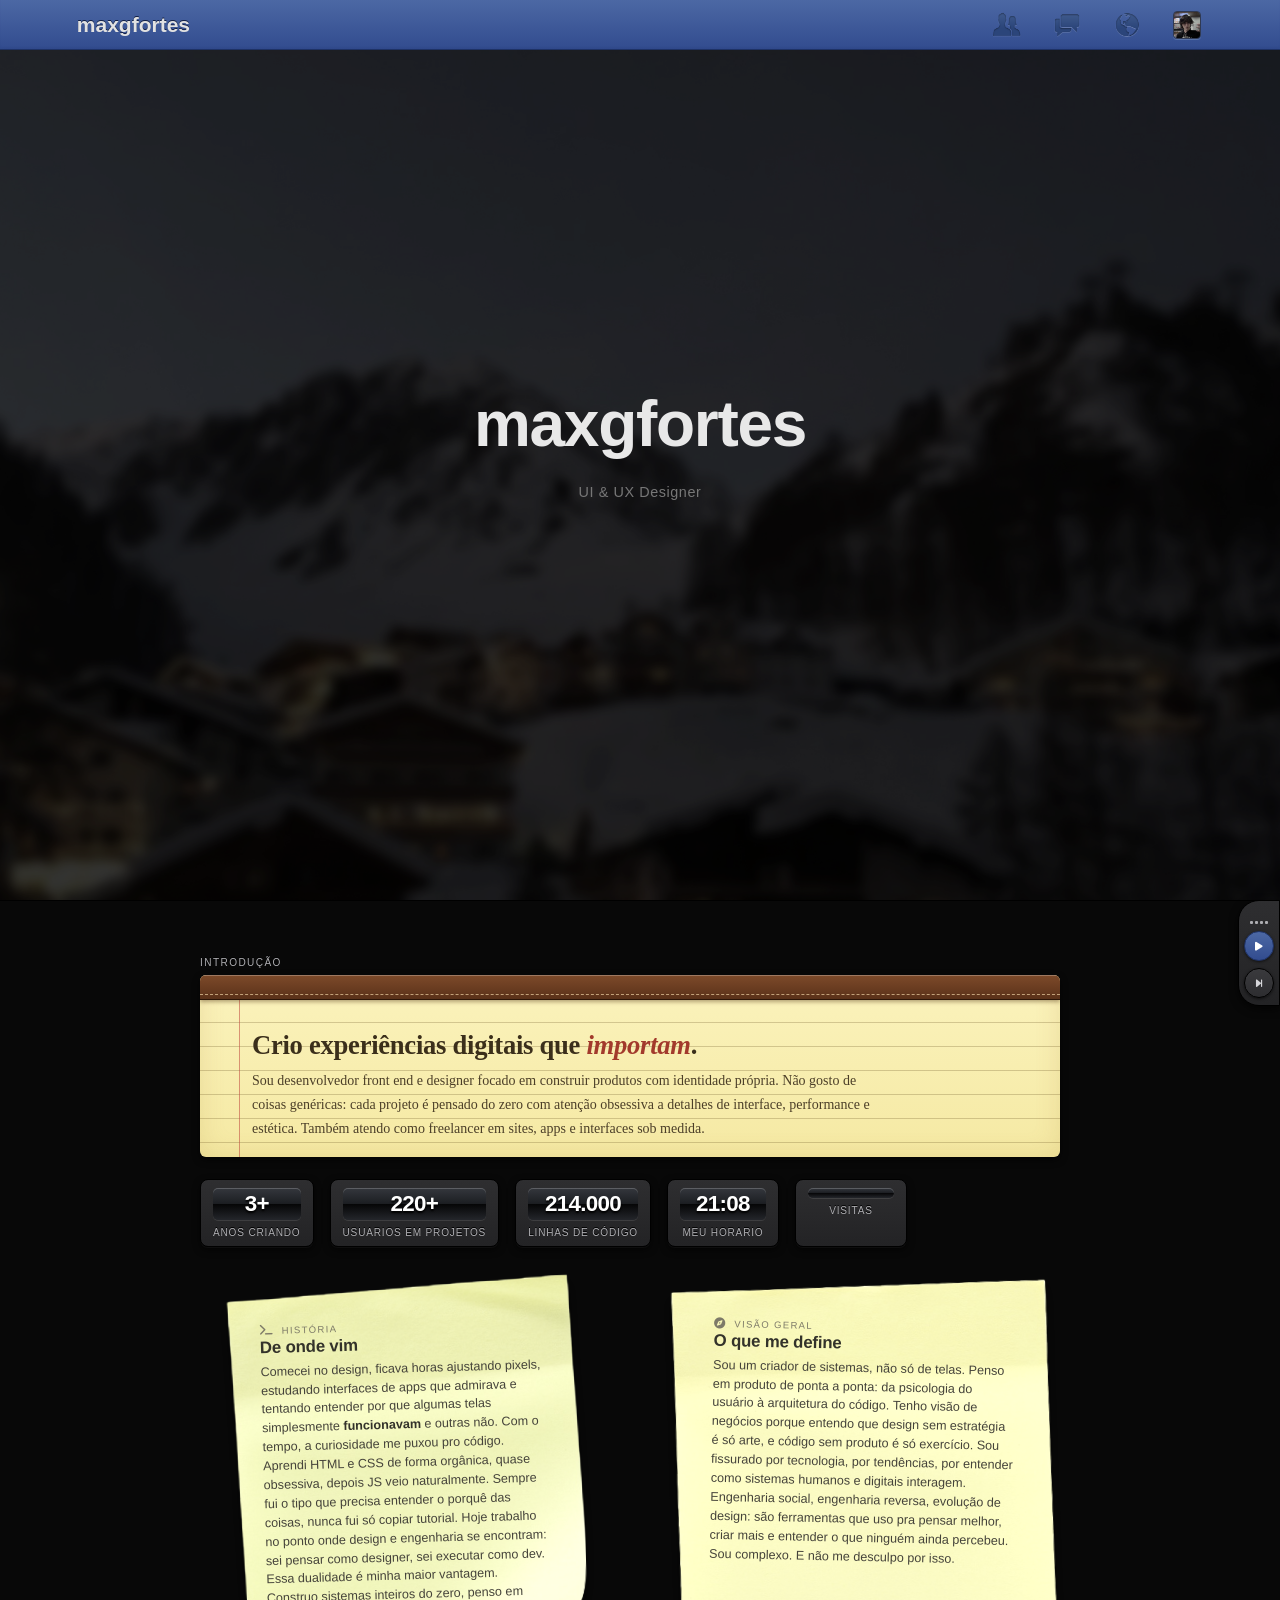
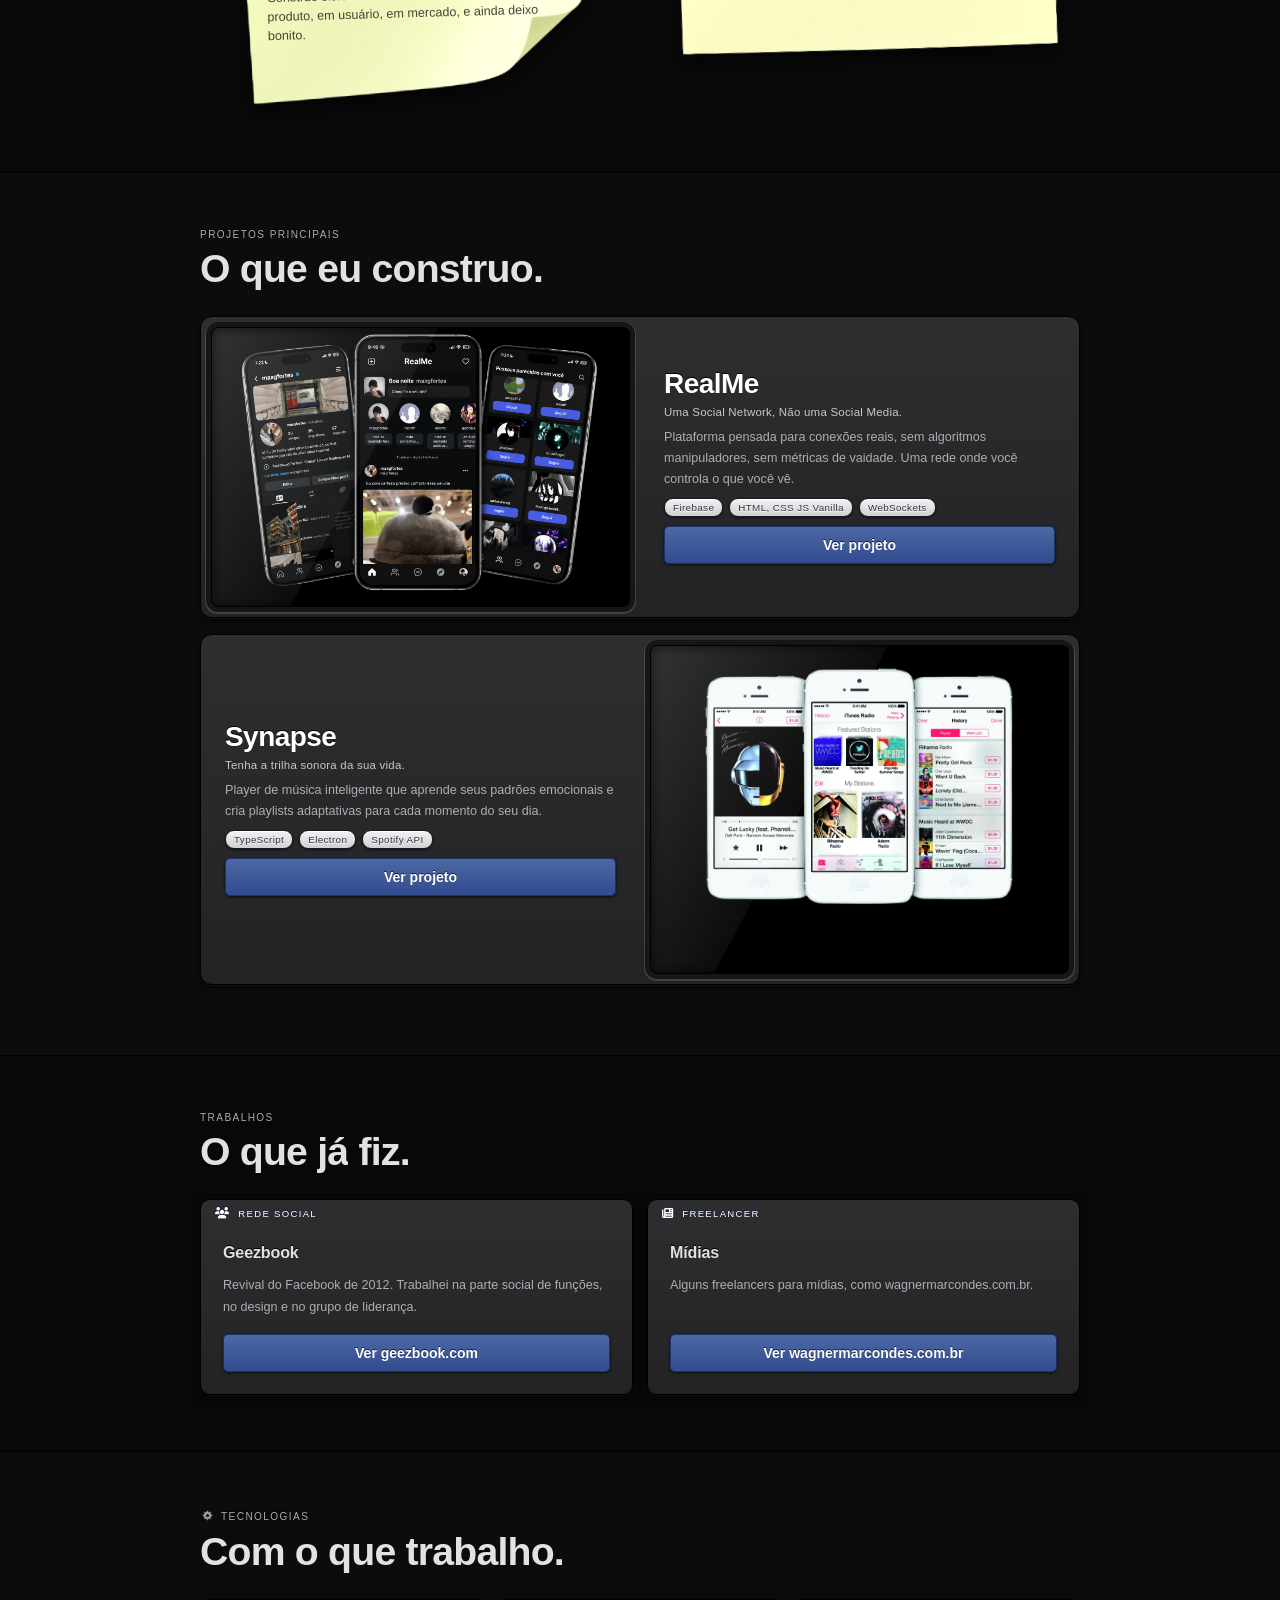
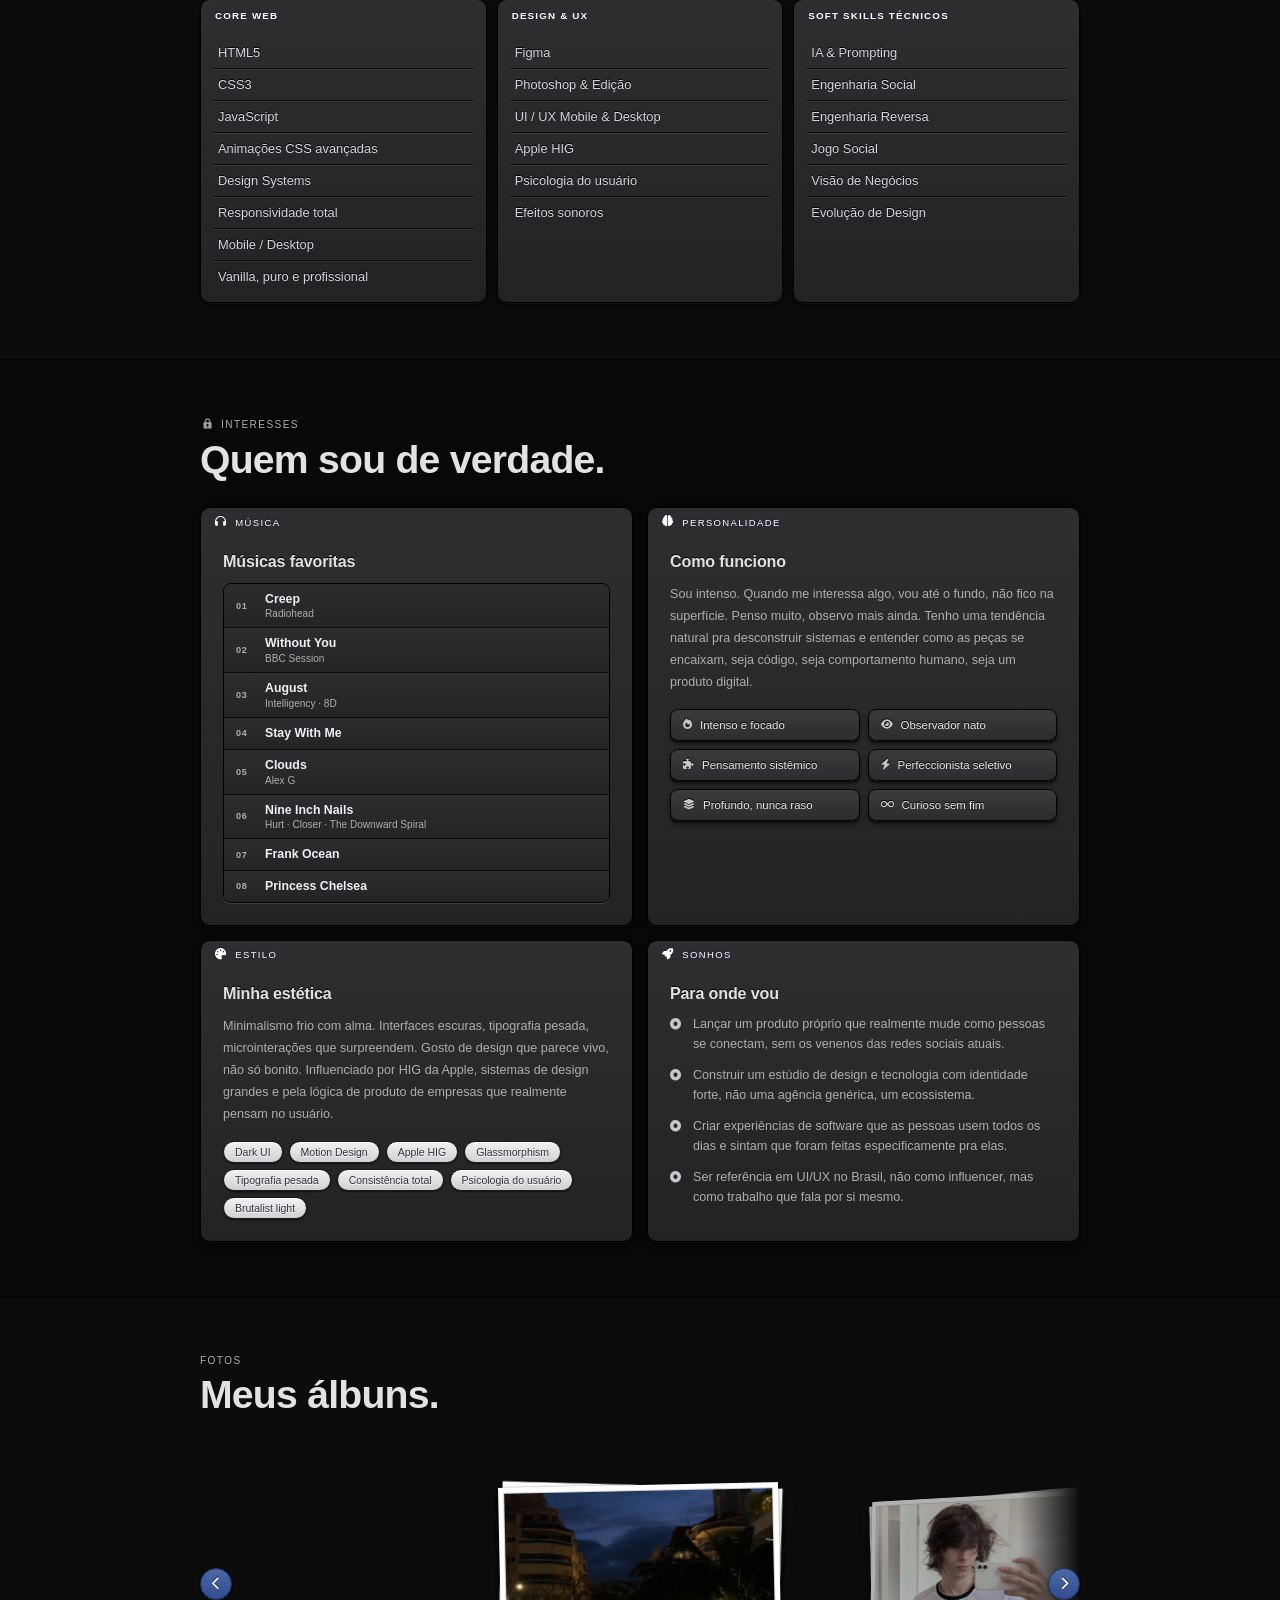
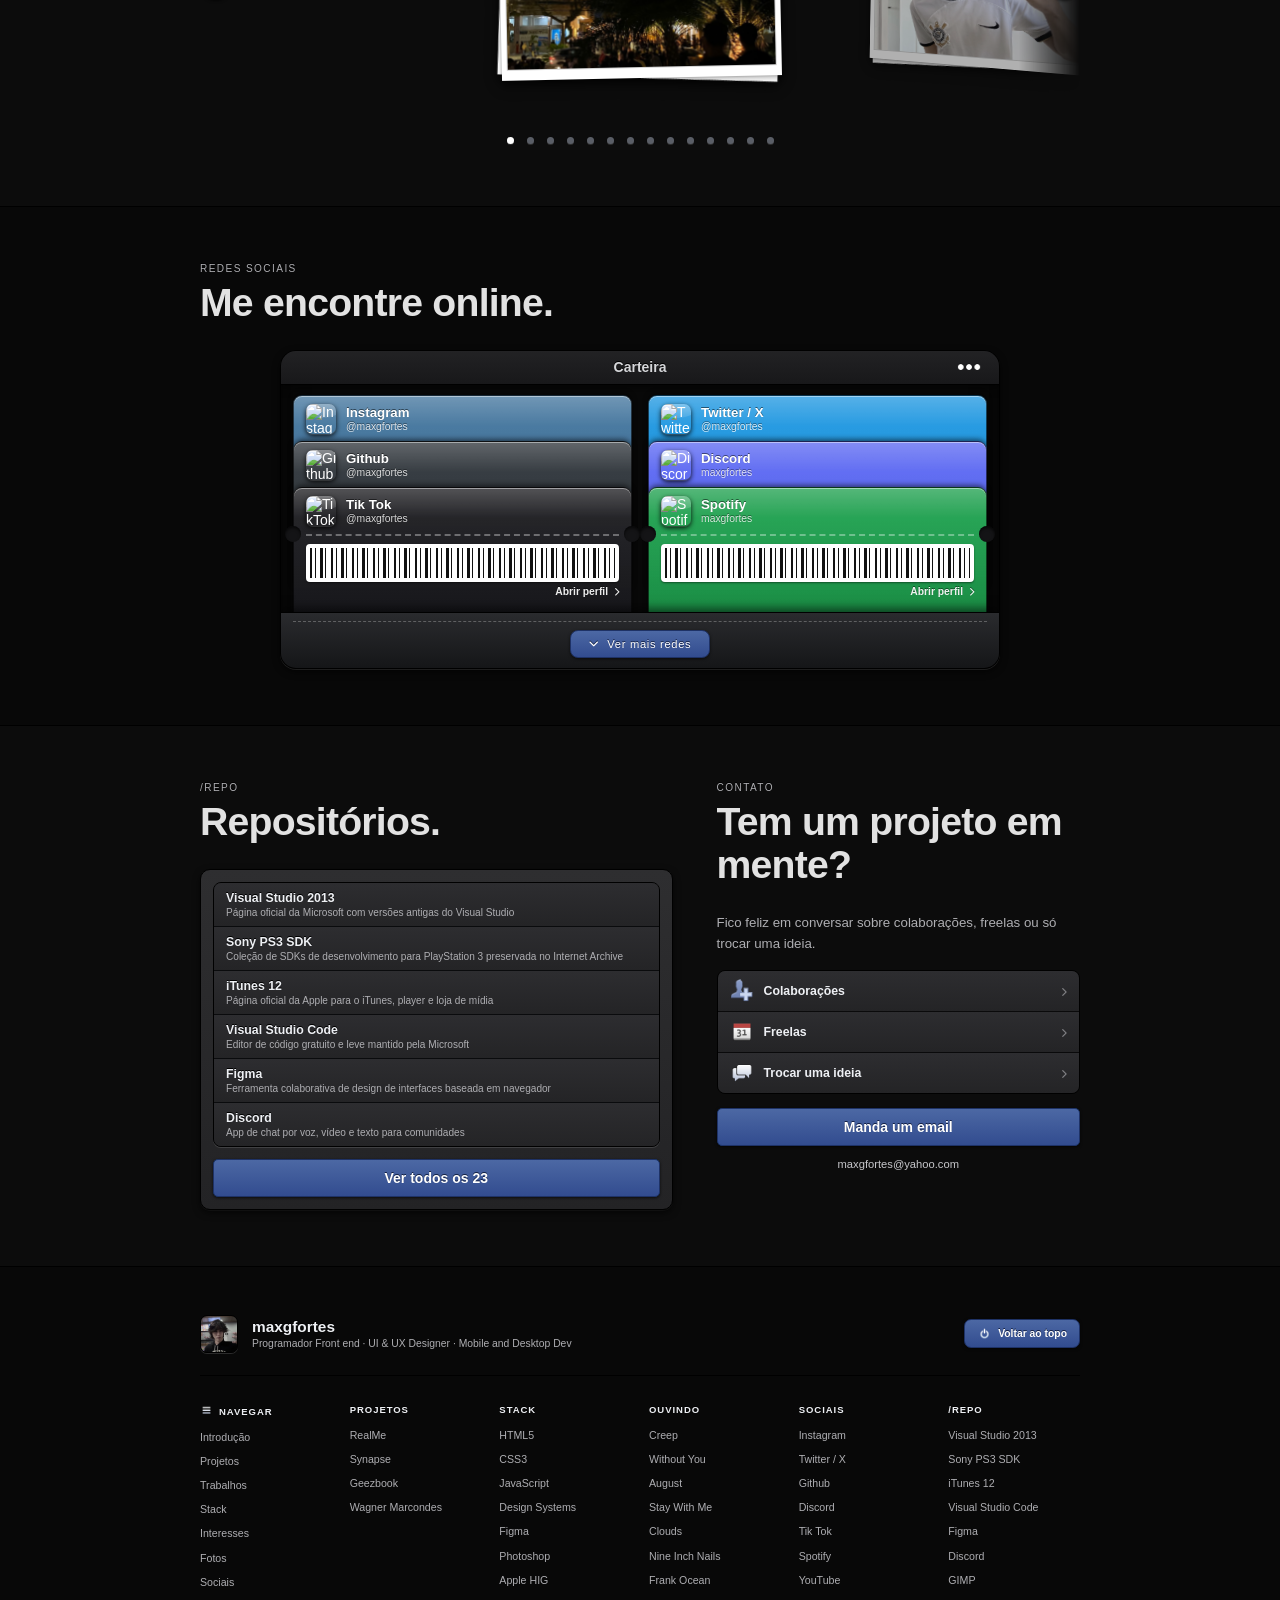
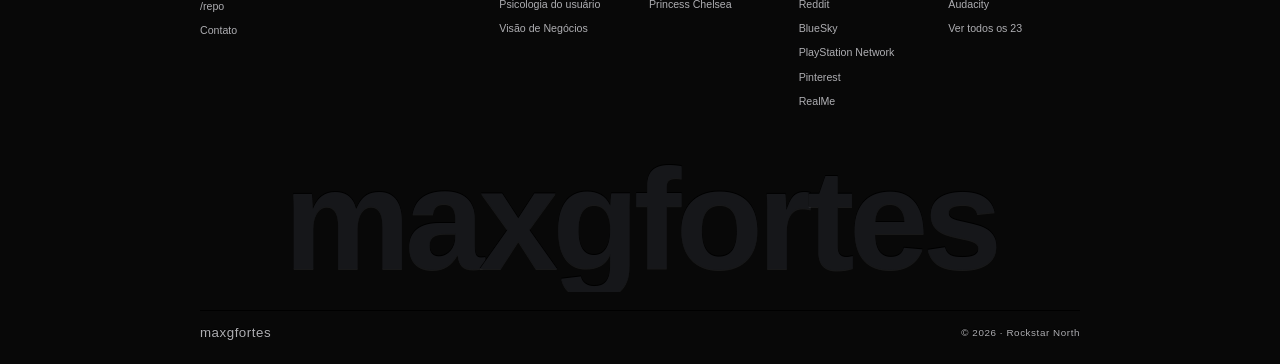
==== commit 1c41e357: "Add files via upload" ====
--- a/index.html
+++ b/index.html
@@ -204,6 +204,14 @@
         <div class="stat-number">214.000</div>
         <div class="stat-label">linhas de código</div>
       </div>
+      <div class="stat">
+        <div class="stat-number" id="clock">00:00</div>
+        <div class="stat-label">meu horario</div>
+      </div>
+      <div class="stat">
+        <div class="stat-number" id="visitCounter"></div>
+        <div class="stat-label">visitas</div>
+      </div>
     </div>
   </div>
 
@@ -855,6 +863,8 @@
 <script src="./src/js/player.js"></script>
 <script src="./src/js/motion.js"></script>
 <script src="./src/js/pwa.js"></script>
+<script src="./src/js/clock.js"></script>
+<script type="module" src="./src/js/visitCounters.js"></script>
 </body>
 </html>
 
--- a/src/css/style.css
+++ b/src/css/style.css
@@ -2660,11 +2660,17 @@
 }
 
 .footer-mark.in span { opacity: 1; transform: none; }
-
+/* 
 @media (prefers-reduced-motion: reduce) {
   .js .st { opacity: 1; translate: none; transition: none; }
   .player.playing .player-eq i { animation: none; height: 9px; }
   .intro-grid .da-card.revealed, .wallet.in .pass { animation: none; }
   .footer-mark span { opacity: 1; transform: none; }
   .section-title .word > span { transform: none; }
-}
+} */
+
+@media (pointer: coarse) {
+  .dialog-box {
+    display: none;
+  }
+}
